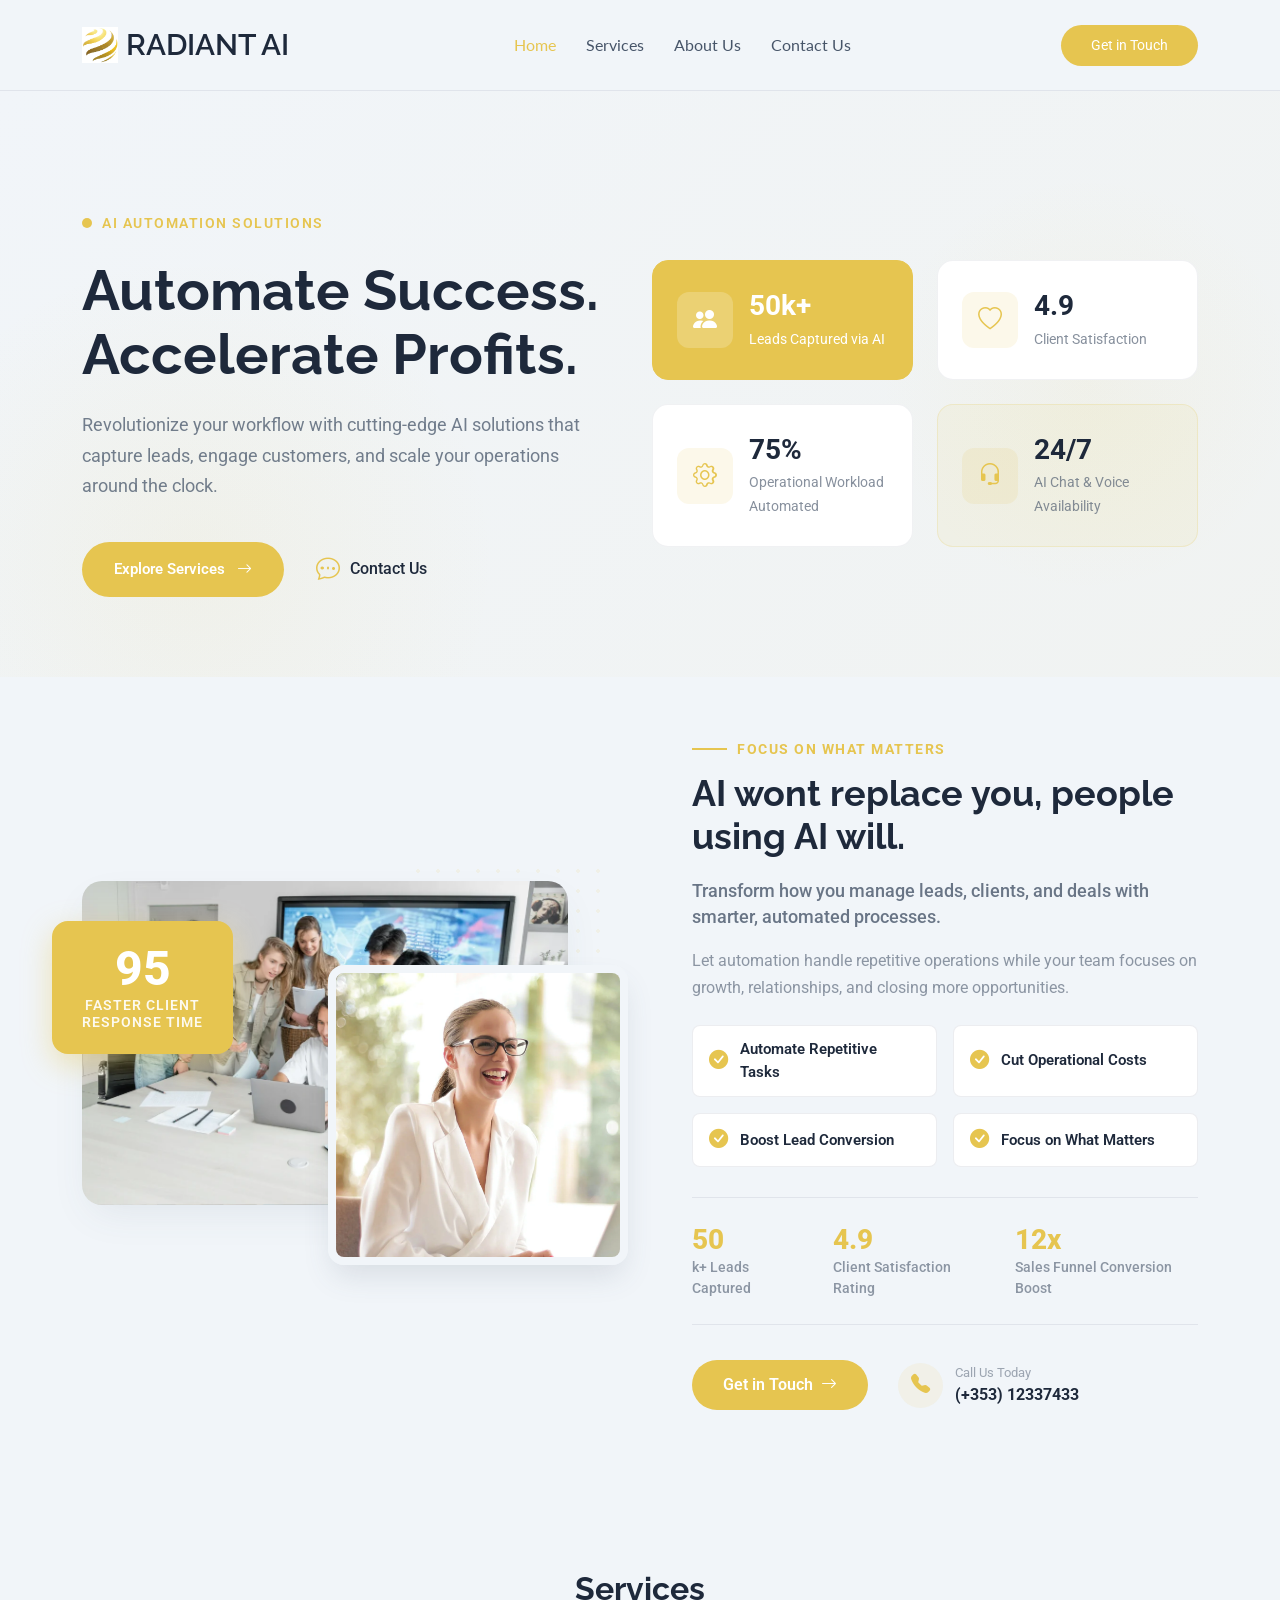
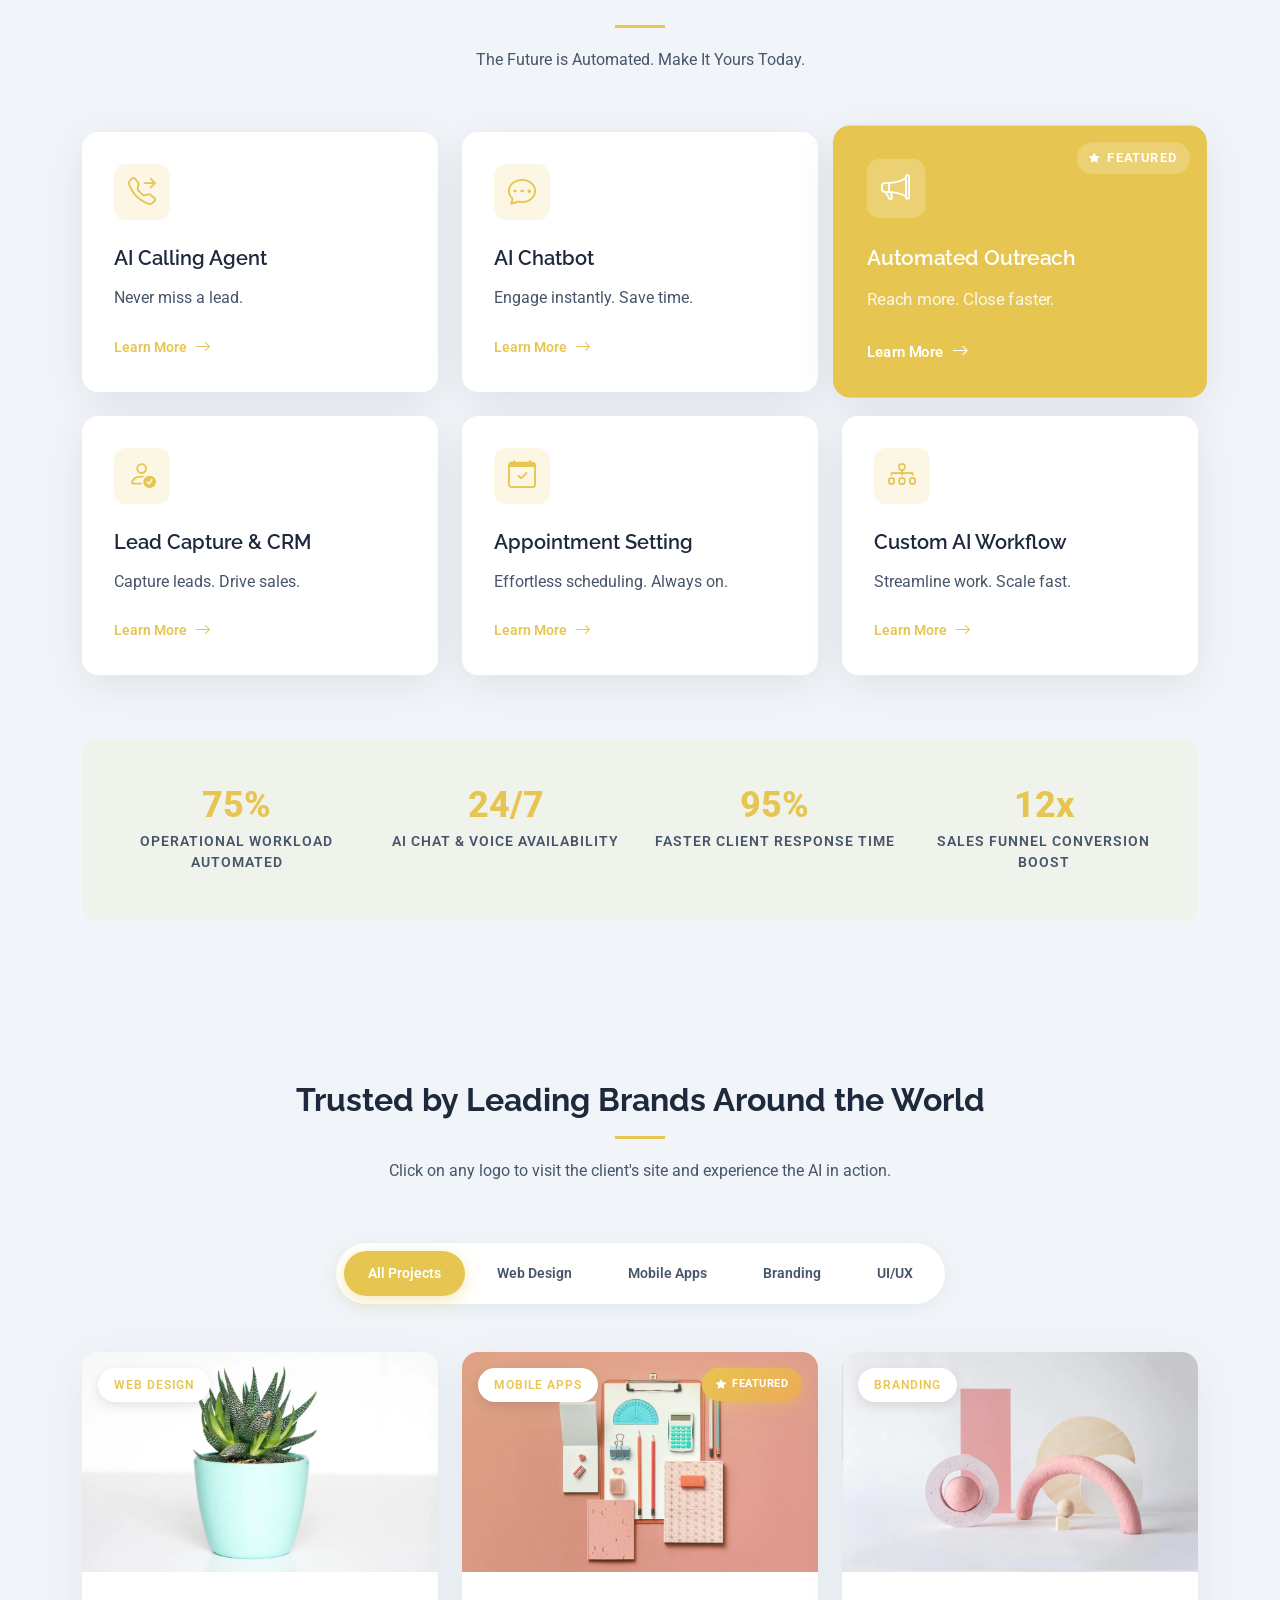
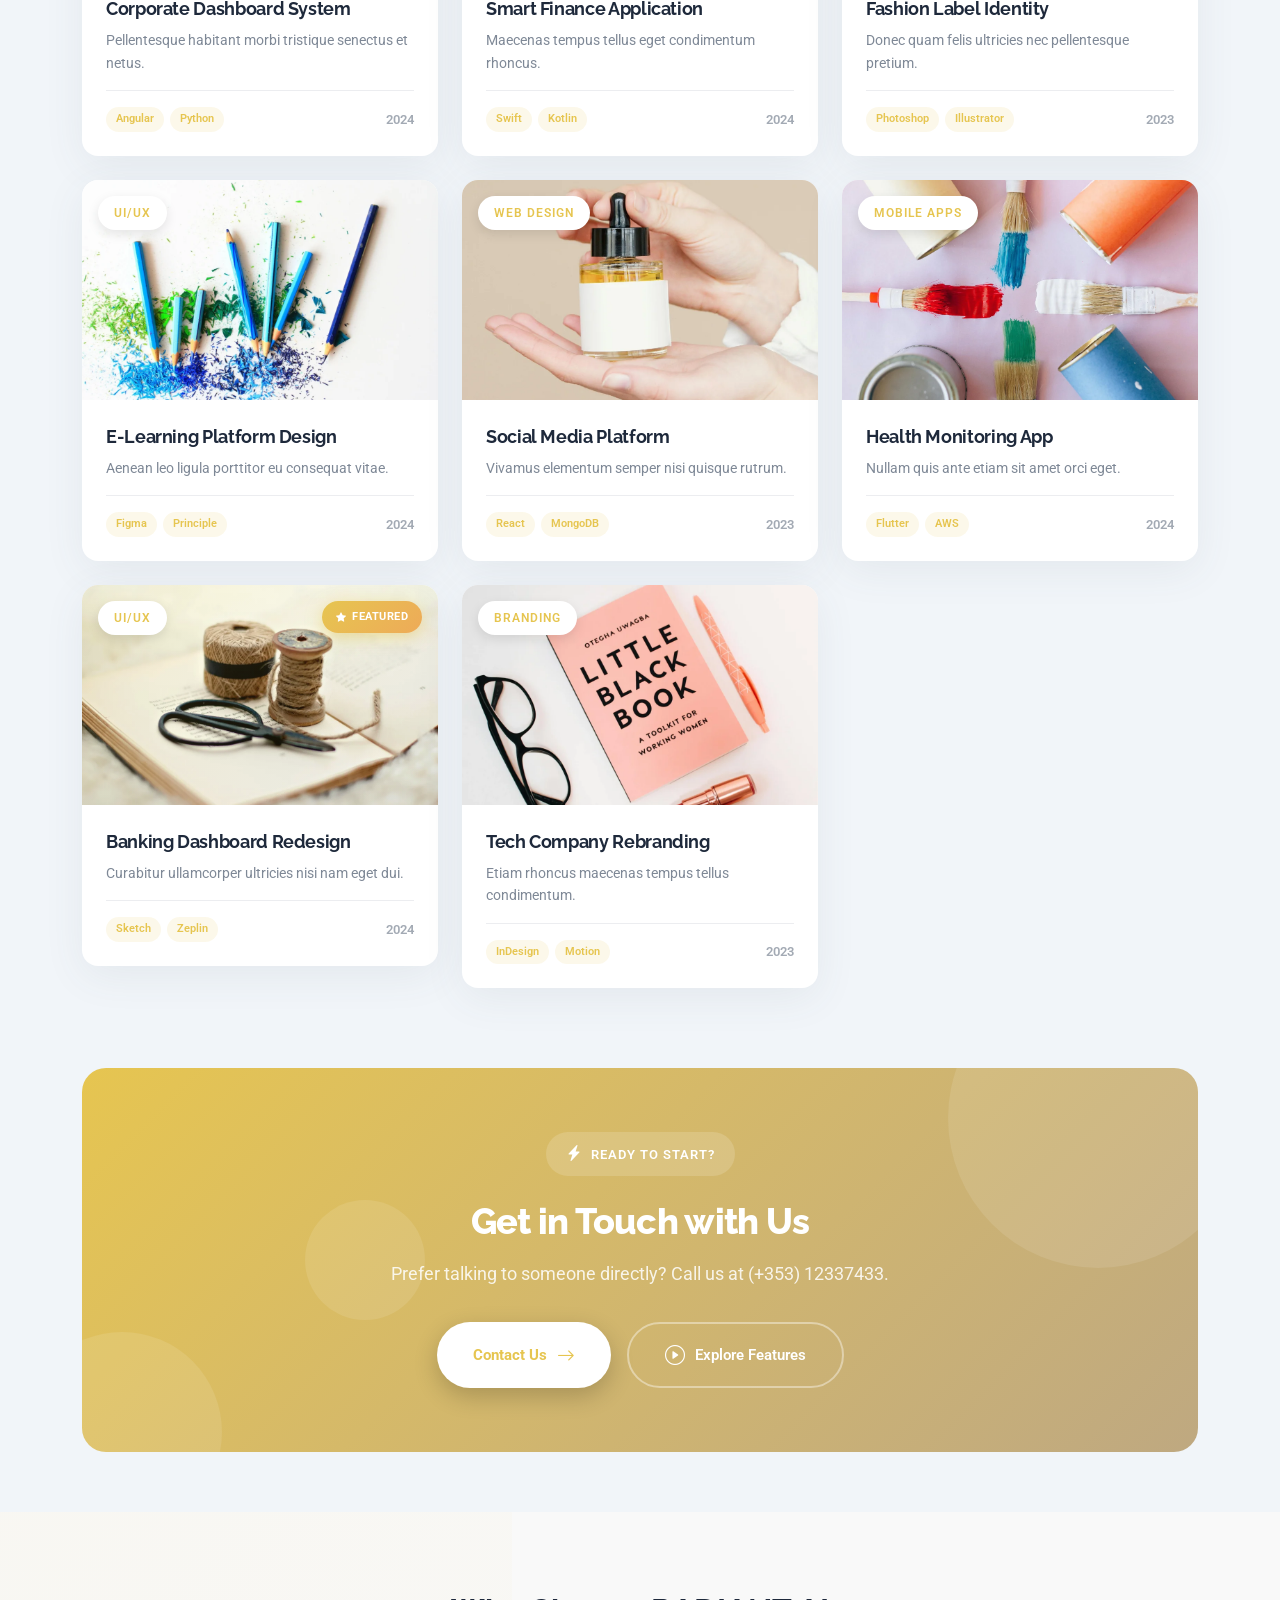
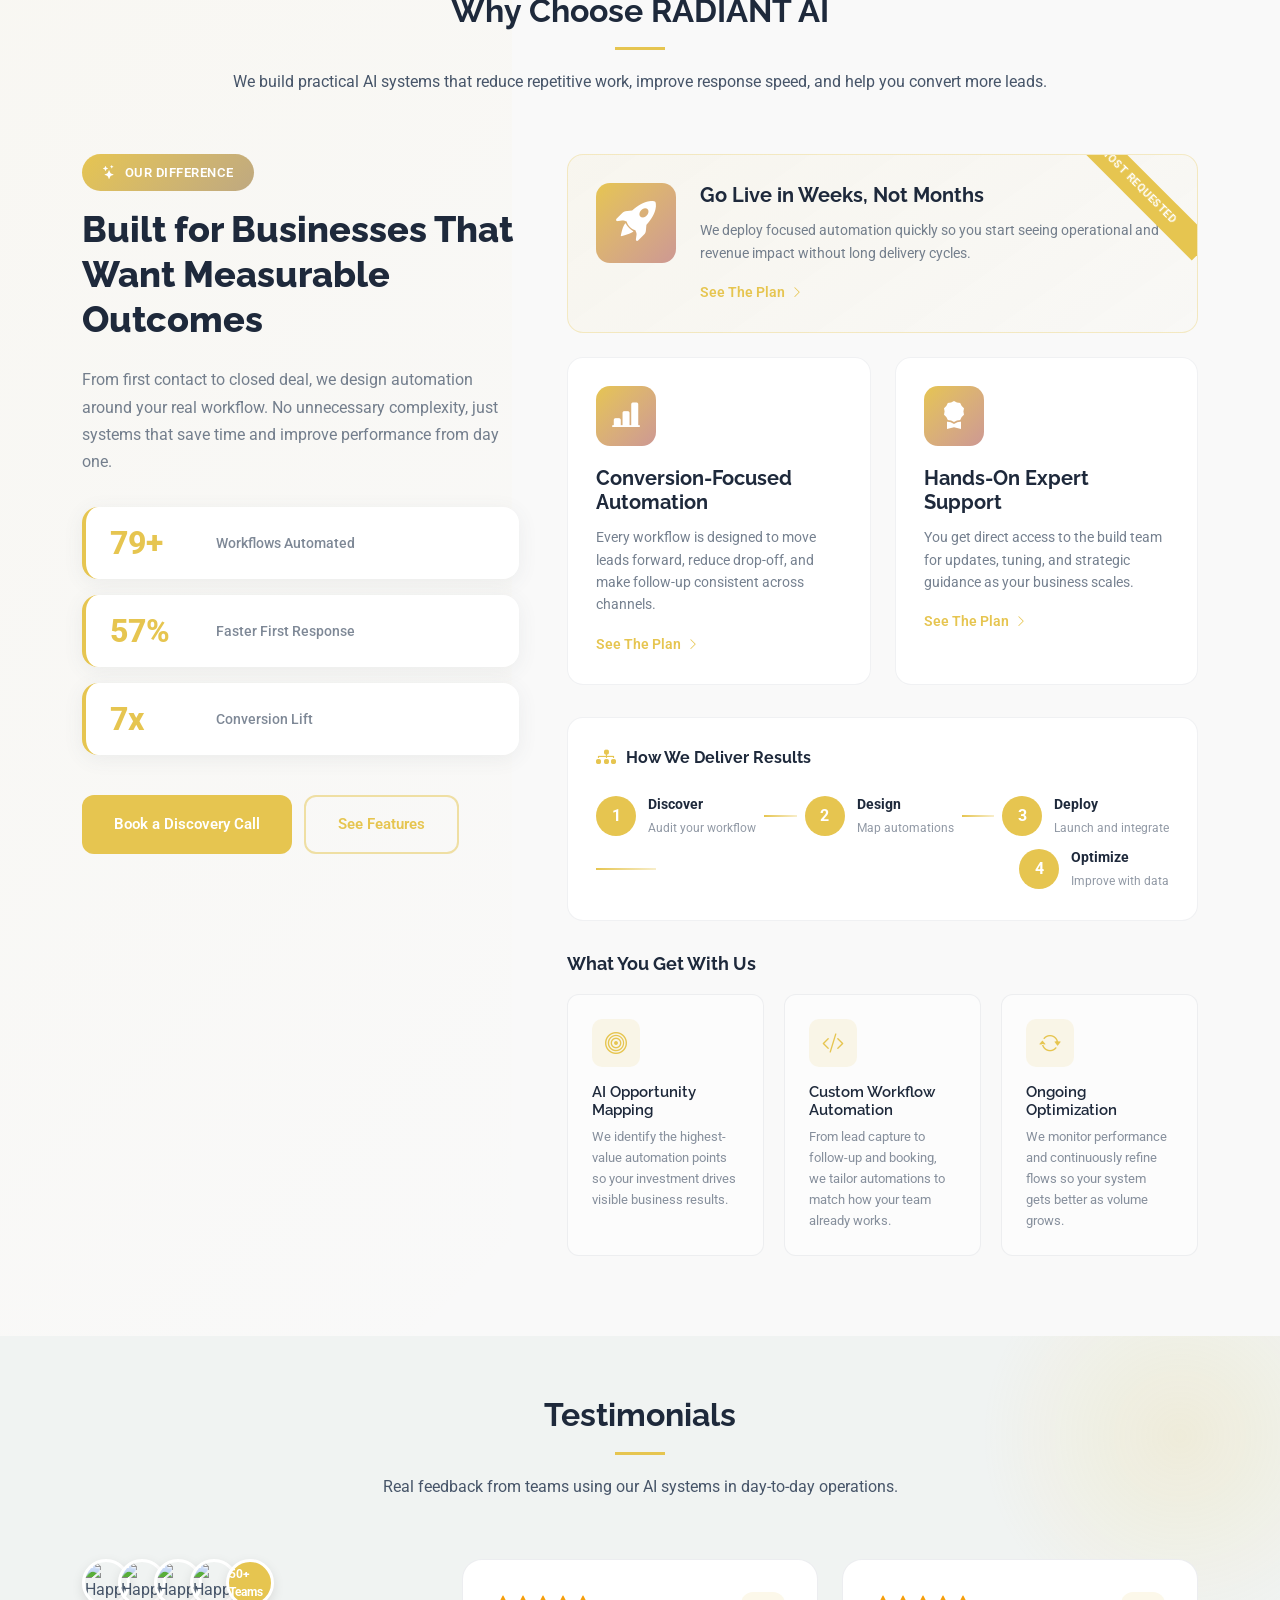
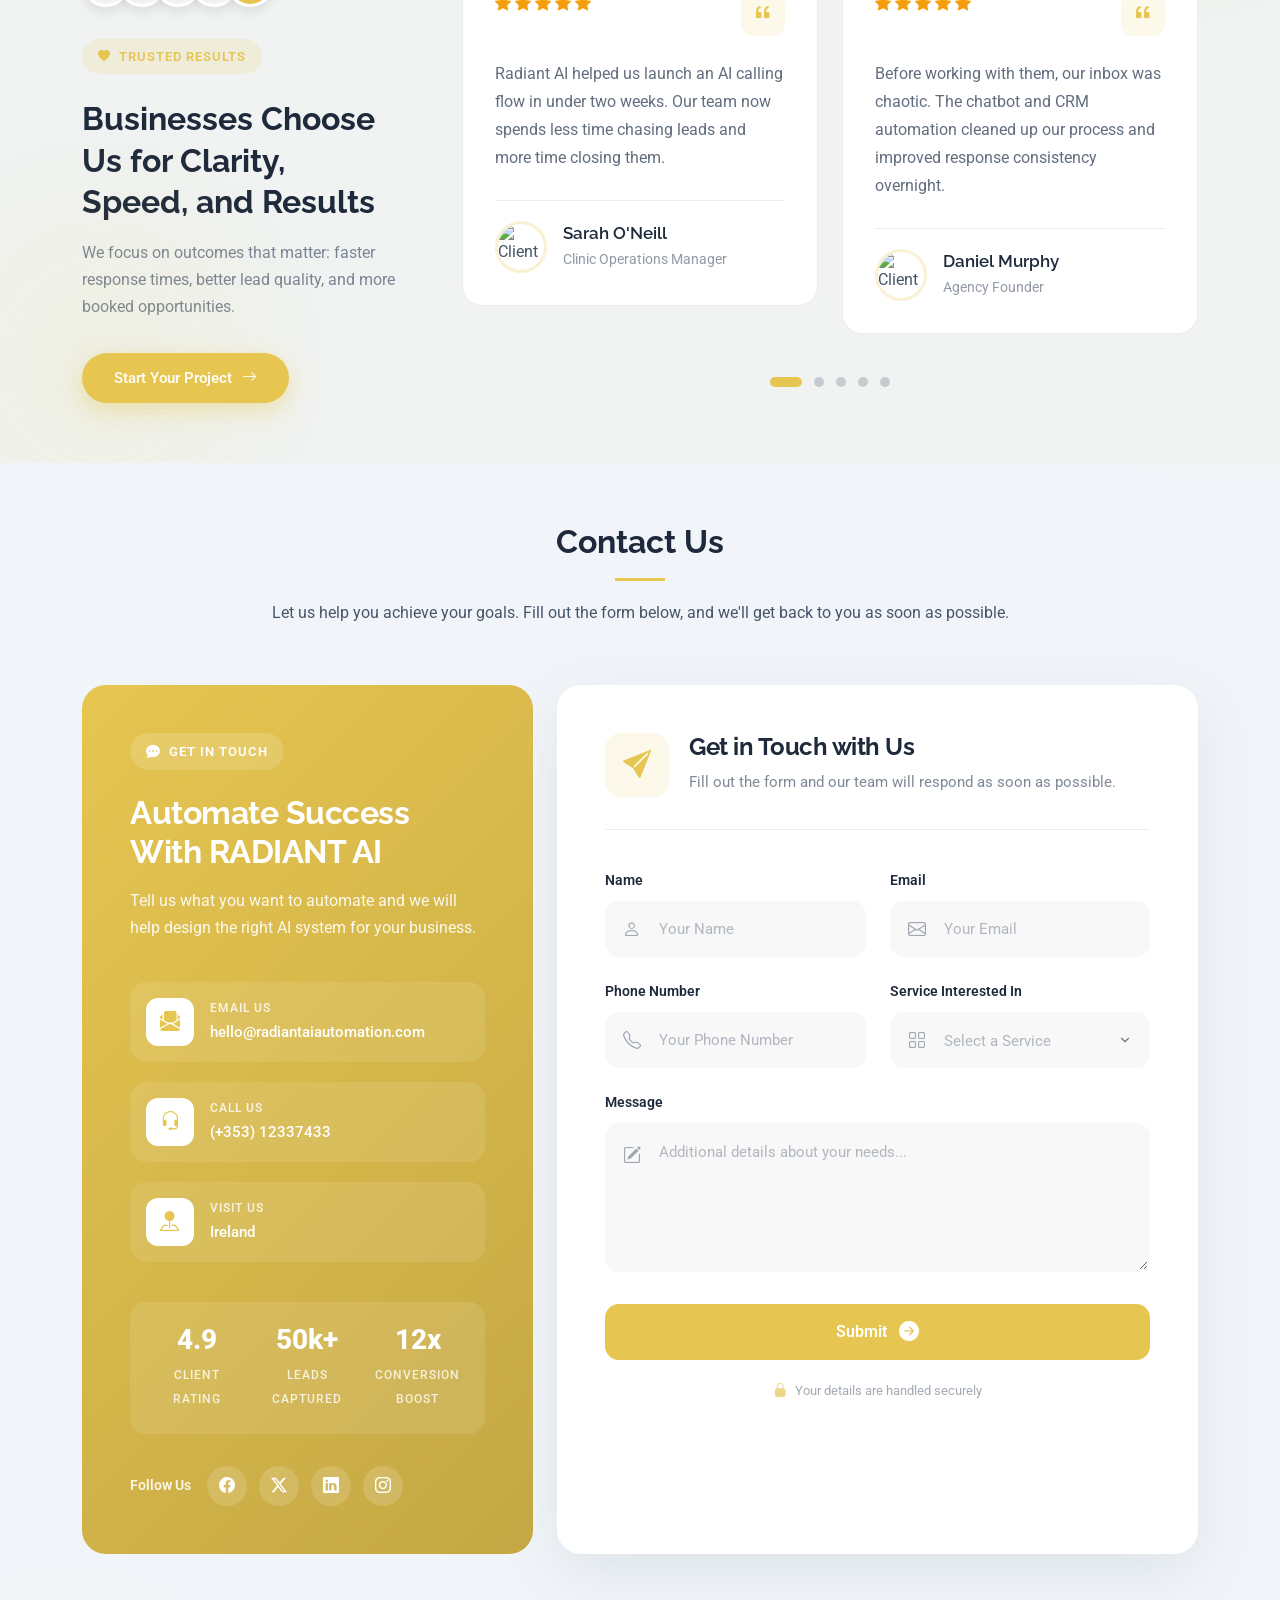
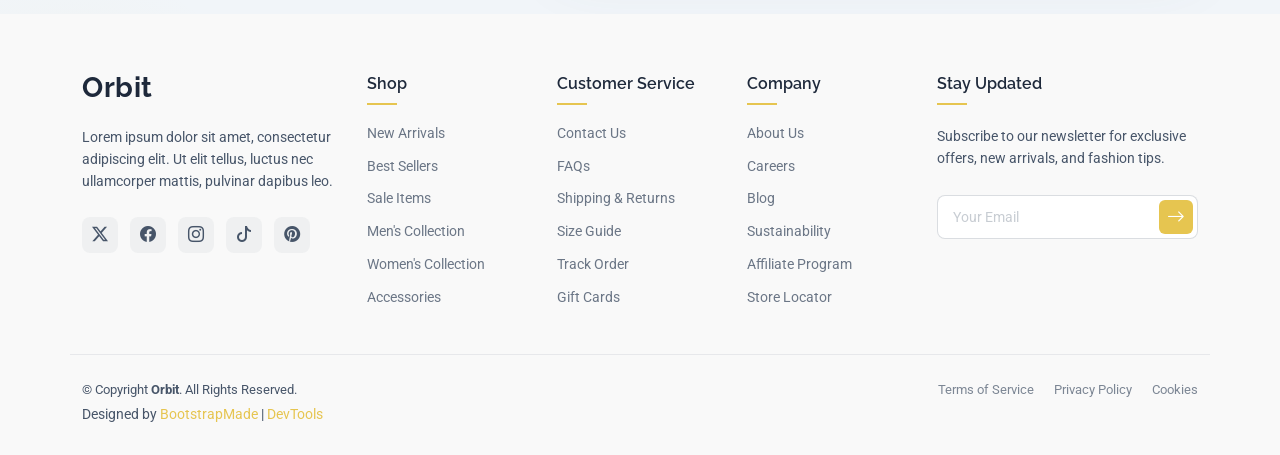
==== index.html @ 8ce49e46 "Teams Section Removed" ====
<!DOCTYPE html>
<html lang="en">

<head>
  <meta charset="utf-8">
  <meta content="width=device-width, initial-scale=1.0" name="viewport">
  <title>RADIANT AI</title>
  <meta name="description" content="Revolutionize your workflow with our cutting-edge AI solutions.">
  <meta name="keywords" content="AI automation, AI calling agent, AI chatbot, automated outreach, lead capture">

  <!-- Favicons -->
  <link href="assets/img/favicon.png" rel="icon">
  <link href="assets/img/apple-touch-icon.png" rel="apple-touch-icon">

  <!-- Fonts -->
  <link href="https://fonts.googleapis.com" rel="preconnect">
  <link href="https://fonts.gstatic.com" rel="preconnect" crossorigin>
  <link href="https://fonts.googleapis.com/css2?family=Roboto:ital,wght@0,100;0,300;0,400;0,500;0,700;0,900;1,100;1,300;1,400;1,500;1,700;1,900&family=Lato:ital,wght@0,100;0,300;0,400;0,700;0,900;1,100;1,300;1,400;1,700;1,900&family=Raleway:ital,wght@0,100;0,200;0,300;0,400;0,500;0,600;0,700;0,800;0,900;1,100;1,200;1,300;1,400;1,500;1,600;1,700;1,800;1,900&display=swap" rel="stylesheet">

  <!-- Vendor CSS Files -->
  <link href="assets/vendor/bootstrap/css/bootstrap.min.css" rel="stylesheet">
  <link href="assets/vendor/bootstrap-icons/bootstrap-icons.css" rel="stylesheet">
  <link href="assets/vendor/aos/aos.css" rel="stylesheet">
  <link href="assets/vendor/glightbox/css/glightbox.min.css" rel="stylesheet">
  <link href="assets/vendor/swiper/swiper-bundle.min.css" rel="stylesheet">

  <!-- Main CSS File -->
  <link href="assets/css/main.css" rel="stylesheet">

  <!-- =======================================================
  * Template Name: Orbit
  * Template URL: https://bootstrapmade.com/orbit-bootstrap-template/
  * Updated: Jan 13 2026 with Bootstrap v5.3.8
  * Author: BootstrapMade.com
  * License: https://bootstrapmade.com/license/
  ======================================================== -->
</head>

<body class="index-page">

  <header id="header" class="header d-flex align-items-center sticky-top">
    <div class="container position-relative d-flex align-items-center justify-content-between">

      <a href="index.html" class="logo d-flex align-items-center me-auto me-xl-0">
        <!-- Uncomment the line below if you also wish to use an image logo -->
        <img src="assets/img/RAI_Logo.png" alt="">
        <h1 class="sitename">RADIANT AI</h1>
      </a>

      <nav id="navmenu" class="navmenu">
        <ul>
          <li><a href="#hero" class="active">Home</a></li>
          <li><a href="#services">Services</a></li>
          <li><a href="#about">About Us</a></li>
          <li><a href="#contact">Contact Us</a></li>
        </ul>
        <i class="mobile-nav-toggle d-xl-none bi bi-list"></i>
      </nav>

      <a class="btn-getstarted" href="index.html#contact">Get in Touch</a>

    </div>
  </header>

  <main class="main">

    <!-- Hero Section -->
    <section id="hero" class="hero section">

      <div class="container" data-aos="fade-up" data-aos-delay="100">

        <div class="row align-items-center gy-5">

          <div class="col-lg-6" data-aos="fade-right" data-aos-delay="200">
            <div class="hero-content">
              <div class="hero-tag" data-aos="fade-up" data-aos-delay="250">
                <span class="tag-dot"></span>
                <span class="tag-text">AI Automation Solutions</span>
              </div>

              <h1 class="hero-headline" data-aos="fade-up" data-aos-delay="300">Automate Success. Accelerate Profits.</h1>

              <p class="hero-text" data-aos="fade-up" data-aos-delay="350">Revolutionize your workflow with cutting-edge AI solutions that capture leads, engage customers, and scale your operations around the clock.</p>

              <div class="hero-cta" data-aos="fade-up" data-aos-delay="400">
                <a href="#services" class="cta-button">
                  <span>Explore Services</span>
                  <i class="bi bi-arrow-right"></i>
                </a>
                <a href="#contact" class="cta-link">
                  <i class="bi bi-chat-dots"></i>
                  <span>Contact Us</span>
                </a>
              </div>
            </div>
          </div>

          <div class="col-lg-6" data-aos="fade-left" data-aos-delay="300">
            <div class="stats-grid">
              <div class="stat-card stat-card-primary" data-aos="zoom-in" data-aos-delay="350">
                <div class="stat-icon-wrap">
                  <i class="bi bi-people-fill"></i>
                </div>
                <div class="stat-info">
                  <span class="stat-value">50k+</span>
                  <span class="stat-title">Leads Captured via AI</span>
                </div>
              </div>

              <div class="stat-card" data-aos="zoom-in" data-aos-delay="400">
                <div class="stat-icon-wrap">
                  <i class="bi bi-heart"></i>
                </div>
                <div class="stat-info">
                  <span class="stat-value">4.9</span>
                  <span class="stat-title">Client Satisfaction</span>
                </div>
              </div>

              <div class="stat-card" data-aos="zoom-in" data-aos-delay="450">
                <div class="stat-icon-wrap">
                  <i class="bi bi-gear"></i>
                </div>
                <div class="stat-info">
                  <span class="stat-value">75%</span>
                  <span class="stat-title">Operational Workload Automated</span>
                </div>
              </div>

              <div class="stat-card stat-card-accent" data-aos="zoom-in" data-aos-delay="500">
                <div class="stat-icon-wrap">
                  <i class="bi bi-headset"></i>
                </div>
                <div class="stat-info">
                  <span class="stat-value">24/7</span>
                  <span class="stat-title">AI Chat &amp; Voice Availability</span>
                </div>
              </div>
            </div>
          </div>

        </div>

      </div>

    </section><!-- /Hero Section -->

    <!-- About Section -->
    <section id="about" class="about section">

      <div class="container" data-aos="fade-up" data-aos-delay="100">

        <div class="row gy-5 align-items-center">

          <div class="col-xl-6 aos-init aos-animate" data-aos="fade-right" data-aos-delay="200">
            <div class="about-images-wrapper">
              <div class="image-main">
                <img src="assets/img/about/about-5.webp" alt="Business meeting" class="img-fluid">
              </div>
              <div class="image-offset">
                <img src="assets/img/about/about-square-3.webp" alt="Detail shot" class="img-fluid">
              </div>
              <div class="experience-badge">
                <span class="years purecounter" data-purecounter-start="0" data-purecounter-end="95" data-purecounter-duration="1">95</span>
                <span class="text">Faster Client<br>Response Time</span>
              </div>
              <div class="shape-pattern"></div>
            </div>
          </div>

          <div class="col-xl-6 aos-init aos-animate" data-aos="fade-left" data-aos-delay="300">
            <div class="about-content">
              <div class="section-subtitle">Focus On What Matters</div>
              <h2>AI wont replace you, people using AI will.</h2>
              <p class="lead-text">
                Transform how you manage leads, clients, and deals with smarter, automated processes.
              </p>
              <p class="mb-4 description">
                Let automation handle repetitive operations while your team focuses on growth, relationships, and closing more opportunities.
              </p>

              <div class="features-grid">
                <div class="feature-card">
                  <i class="bi bi-check-circle-fill"></i>
                  <span>Automate Repetitive Tasks</span>
                </div>
                <div class="feature-card">
                  <i class="bi bi-check-circle-fill"></i>
                  <span>Cut Operational Costs</span>
                </div>
                <div class="feature-card">
                  <i class="bi bi-check-circle-fill"></i>
                  <span>Boost Lead Conversion</span>
                </div>
                <div class="feature-card">
                  <i class="bi bi-check-circle-fill"></i>
                  <span>Focus on What Matters</span>
                </div>
              </div>

              <div class="stats-row">
                <div class="stat-box">
                  <span class="number purecounter" data-purecounter-start="0" data-purecounter-end="50" data-purecounter-duration="1">50</span>
                  <span class="label">k+ Leads Captured</span>
                </div>
                <div class="stat-box">
                  <span class="number">4.9</span>
                  <span class="label">Client Satisfaction Rating</span>
                </div>
                <div class="stat-box">
                  <span class="number">12x</span>
                  <span class="label">Sales Funnel Conversion Boost</span>
                </div>
              </div>

              <div class="action-buttons">
                <a href="#contact" class="btn btn-primary-custom">
                  Get in Touch <i class="bi bi-arrow-right"></i>
                </a>
                <div class="contact-info">
                  <div class="icon-box">
                    <i class="bi bi-telephone-fill"></i>
                  </div>
                  <div class="text">
                    <span>Call Us Today</span>
                    <a href="tel:+35312337433">(+353) 12337433</a>
                  </div>
                </div>
              </div>

            </div>
          </div>

        </div>

      </div>

    </section><!-- /About Section -->

    <!-- Services Section -->
    <section id="services" class="services section">

      <!-- Section Title -->
      <div class="container section-title" data-aos="fade-up">
        <h2>Services</h2>
        <p>The Future is Automated. Make It Yours Today.</p>
      </div><!-- End Section Title -->

      <div class="container" data-aos="fade-up" data-aos-delay="100">

        <div class="row g-4">

          <!-- Service Card 1 -->
          <div class="col-lg-4 col-md-6" data-aos="fade-up" data-aos-delay="100">
            <div class="service-card">
              <div class="icon-wrapper">
                <i class="bi bi-telephone-forward"></i>
              </div>
              <h3>AI Calling Agent</h3>
              <p>Never miss a lead.</p>
              <a href="#contact" class="service-link">
                <span>Learn More</span>
                <i class="bi bi-arrow-right"></i>
              </a>
            </div>
          </div><!-- End Service Card -->

          <!-- Service Card 2 -->
          <div class="col-lg-4 col-md-6" data-aos="fade-up" data-aos-delay="200">
            <div class="service-card">
              <div class="icon-wrapper">
                <i class="bi bi-chat-dots"></i>
              </div>
              <h3>AI Chatbot</h3>
              <p>Engage instantly. Save time.</p>
              <a href="#contact" class="service-link">
                <span>Learn More</span>
                <i class="bi bi-arrow-right"></i>
              </a>
            </div>
          </div><!-- End Service Card -->

          <!-- Service Card 3 - Featured -->
          <div class="col-lg-4 col-md-6" data-aos="fade-up" data-aos-delay="300">
            <div class="service-card featured">
              <div class="featured-badge">
                <i class="bi bi-star-fill"></i>
                <span>Featured</span>
              </div>
              <div class="icon-wrapper">
                <i class="bi bi-megaphone"></i>
              </div>
              <h3>Automated Outreach</h3>
              <p>Reach more. Close faster.</p>
              <a href="#contact" class="service-link">
                <span>Learn More</span>
                <i class="bi bi-arrow-right"></i>
              </a>
            </div>
          </div><!-- End Service Card -->

          <!-- Service Card 4 -->
          <div class="col-lg-4 col-md-6" data-aos="fade-up" data-aos-delay="100">
            <div class="service-card">
              <div class="icon-wrapper">
                <i class="bi bi-person-check"></i>
              </div>
              <h3>Lead Capture &amp; CRM</h3>
              <p>Capture leads. Drive sales.</p>
              <a href="#contact" class="service-link">
                <span>Learn More</span>
                <i class="bi bi-arrow-right"></i>
              </a>
            </div>
          </div><!-- End Service Card -->

          <!-- Service Card 5 -->
          <div class="col-lg-4 col-md-6" data-aos="fade-up" data-aos-delay="200">
            <div class="service-card">
              <div class="icon-wrapper">
                <i class="bi bi-calendar-check"></i>
              </div>
              <h3>Appointment Setting</h3>
              <p>Effortless scheduling. Always on.</p>
              <a href="#contact" class="service-link">
                <span>Learn More</span>
                <i class="bi bi-arrow-right"></i>
              </a>
            </div>
          </div><!-- End Service Card -->

          <!-- Service Card 6 -->
          <div class="col-lg-4 col-md-6" data-aos="fade-up" data-aos-delay="300">
            <div class="service-card">
              <div class="icon-wrapper">
                <i class="bi bi-diagram-3"></i>
              </div>
              <h3>Custom AI Workflow</h3>
              <p>Streamline work. Scale fast.</p>
              <a href="#contact" class="service-link">
                <span>Learn More</span>
                <i class="bi bi-arrow-right"></i>
              </a>
            </div>
          </div><!-- End Service Card -->

        </div>

        <!-- Stats Row -->
        <div class="stats-row" data-aos="fade-up" data-aos-delay="400">
          <div class="row g-4 justify-content-center">
            <div class="col-6 col-md-3">
              <div class="stat-item">
                <span class="stat-number">75%</span>
                <span class="stat-label">Operational Workload Automated</span>
              </div>
            </div>
            <div class="col-6 col-md-3">
              <div class="stat-item">
                <span class="stat-number">24/7</span>
                <span class="stat-label">AI Chat &amp; Voice Availability</span>
              </div>
            </div>
            <div class="col-6 col-md-3">
              <div class="stat-item">
                <span class="stat-number">95%</span>
                <span class="stat-label">Faster Client Response Time</span>
              </div>
            </div>
            <div class="col-6 col-md-3">
              <div class="stat-item">
                <span class="stat-number">12x</span>
                <span class="stat-label">Sales Funnel Conversion Boost</span>
              </div>
            </div>
          </div>
        </div>

      </div>

    </section><!-- /Services Section -->

    <!-- Portfolio Section -->
    <section id="portfolio" class="portfolio section">

      <!-- Section Title -->
      <div class="container section-title" data-aos="fade-up">
        <h2>Trusted by Leading Brands Around the World</h2>
        <p>Click on any logo to visit the client's site and experience the AI in action.</p>
      </div><!-- End Section Title -->

      <div class="container" data-aos="fade-up" data-aos-delay="100">

        <div class="isotope-layout" data-default-filter="*" data-layout="fitRows" data-sort="original-order">

          <div class="filters-wrapper" data-aos="fade-up" data-aos-delay="100">
            <ul class="portfolio-filters isotope-filters">
              <li data-filter="*" class="filter-active">All Projects</li>
              <li data-filter=".filter-web">Web Design</li>
              <li data-filter=".filter-mobile">Mobile Apps</li>
              <li data-filter=".filter-branding">Branding</li>
              <li data-filter=".filter-ui">UI/UX</li>
            </ul>
          </div>

          <div class="row g-4 isotope-container" data-aos="fade-up" data-aos-delay="200">

            <div class="col-lg-4 col-md-6 portfolio-item isotope-item filter-web">
              <div class="project-card">
                <div class="image-wrapper">
                  <img src="assets/img/portfolio/portfolio-2.webp" alt="Project showcase" class="img-fluid" loading="lazy">
                  <div class="hover-overlay">
                    <div class="overlay-actions">
                      <a href="assets/img/portfolio/portfolio-2.webp" class="glightbox action-btn" data-gallery="portfolio">
                        <i class="bi bi-eye"></i>
                      </a>
                      <a href="#" class="action-btn">
                        <i class="bi bi-link-45deg"></i>
                      </a>
                    </div>
                  </div>
                  <span class="category-badge">Web Design</span>
                </div>
                <div class="project-info">
                  <h3>Corporate Dashboard System</h3>
                  <p>Pellentesque habitant morbi tristique senectus et netus.</p>
                  <div class="project-meta">
                    <div class="tech-tags">
                      <span>Angular</span>
                      <span>Python</span>
                    </div>
                    <span class="year">2024</span>
                  </div>
                </div>
              </div>
            </div><!-- End Portfolio Item -->

            <div class="col-lg-4 col-md-6 portfolio-item isotope-item filter-mobile">
              <div class="project-card featured">
                <div class="image-wrapper">
                  <img src="assets/img/portfolio/portfolio-4.webp" alt="Project showcase" class="img-fluid" loading="lazy">
                  <div class="hover-overlay">
                    <div class="overlay-actions">
                      <a href="assets/img/portfolio/portfolio-4.webp" class="glightbox action-btn" data-gallery="portfolio">
                        <i class="bi bi-eye"></i>
                      </a>
                      <a href="#" class="action-btn">
                        <i class="bi bi-link-45deg"></i>
                      </a>
                    </div>
                  </div>
                  <span class="category-badge">Mobile Apps</span>
                  <span class="featured-badge"><i class="bi bi-star-fill"></i> Featured</span>
                </div>
                <div class="project-info">
                  <h3>Smart Finance Application</h3>
                  <p>Maecenas tempus tellus eget condimentum rhoncus.</p>
                  <div class="project-meta">
                    <div class="tech-tags">
                      <span>Swift</span>
                      <span>Kotlin</span>
                    </div>
                    <span class="year">2024</span>
                  </div>
                </div>
              </div>
            </div><!-- End Portfolio Item -->

            <div class="col-lg-4 col-md-6 portfolio-item isotope-item filter-branding">
              <div class="project-card">
                <div class="image-wrapper">
                  <img src="assets/img/portfolio/portfolio-6.webp" alt="Project showcase" class="img-fluid" loading="lazy">
                  <div class="hover-overlay">
                    <div class="overlay-actions">
                      <a href="assets/img/portfolio/portfolio-6.webp" class="glightbox action-btn" data-gallery="portfolio">
                        <i class="bi bi-eye"></i>
                      </a>
                      <a href="#" class="action-btn">
                        <i class="bi bi-link-45deg"></i>
                      </a>
                    </div>
                  </div>
                  <span class="category-badge">Branding</span>
                </div>
                <div class="project-info">
                  <h3>Fashion Label Identity</h3>
                  <p>Donec quam felis ultricies nec pellentesque pretium.</p>
                  <div class="project-meta">
                    <div class="tech-tags">
                      <span>Photoshop</span>
                      <span>Illustrator</span>
                    </div>
                    <span class="year">2023</span>
                  </div>
                </div>
              </div>
            </div><!-- End Portfolio Item -->

            <div class="col-lg-4 col-md-6 portfolio-item isotope-item filter-ui">
              <div class="project-card">
                <div class="image-wrapper">
                  <img src="assets/img/portfolio/portfolio-8.webp" alt="Project showcase" class="img-fluid" loading="lazy">
                  <div class="hover-overlay">
                    <div class="overlay-actions">
                      <a href="assets/img/portfolio/portfolio-8.webp" class="glightbox action-btn" data-gallery="portfolio">
                        <i class="bi bi-eye"></i>
                      </a>
                      <a href="#" class="action-btn">
                        <i class="bi bi-link-45deg"></i>
                      </a>
                    </div>
                  </div>
                  <span class="category-badge">UI/UX</span>
                </div>
                <div class="project-info">
                  <h3>E-Learning Platform Design</h3>
                  <p>Aenean leo ligula porttitor eu consequat vitae.</p>
                  <div class="project-meta">
                    <div class="tech-tags">
                      <span>Figma</span>
                      <span>Principle</span>
                    </div>
                    <span class="year">2024</span>
                  </div>
                </div>
              </div>
            </div><!-- End Portfolio Item -->

            <div class="col-lg-4 col-md-6 portfolio-item isotope-item filter-web">
              <div class="project-card">
                <div class="image-wrapper">
                  <img src="assets/img/portfolio/portfolio-1.webp" alt="Project showcase" class="img-fluid" loading="lazy">
                  <div class="hover-overlay">
                    <div class="overlay-actions">
                      <a href="assets/img/portfolio/portfolio-1.webp" class="glightbox action-btn" data-gallery="portfolio">
                        <i class="bi bi-eye"></i>
                      </a>
                      <a href="#" class="action-btn">
                        <i class="bi bi-link-45deg"></i>
                      </a>
                    </div>
                  </div>
                  <span class="category-badge">Web Design</span>
                </div>
                <div class="project-info">
                  <h3>Social Media Platform</h3>
                  <p>Vivamus elementum semper nisi quisque rutrum.</p>
                  <div class="project-meta">
                    <div class="tech-tags">
                      <span>React</span>
                      <span>MongoDB</span>
                    </div>
                    <span class="year">2023</span>
                  </div>
                </div>
              </div>
            </div><!-- End Portfolio Item -->

            <div class="col-lg-4 col-md-6 portfolio-item isotope-item filter-mobile">
              <div class="project-card">
                <div class="image-wrapper">
                  <img src="assets/img/portfolio/portfolio-3.webp" alt="Project showcase" class="img-fluid" loading="lazy">
                  <div class="hover-overlay">
                    <div class="overlay-actions">
                      <a href="assets/img/portfolio/portfolio-3.webp" class="glightbox action-btn" data-gallery="portfolio">
                        <i class="bi bi-eye"></i>
                      </a>
                      <a href="#" class="action-btn">
                        <i class="bi bi-link-45deg"></i>
                      </a>
                    </div>
                  </div>
                  <span class="category-badge">Mobile Apps</span>
                </div>
                <div class="project-info">
                  <h3>Health Monitoring App</h3>
                  <p>Nullam quis ante etiam sit amet orci eget.</p>
                  <div class="project-meta">
                    <div class="tech-tags">
                      <span>Flutter</span>
                      <span>AWS</span>
                    </div>
                    <span class="year">2024</span>
                  </div>
                </div>
              </div>
            </div><!-- End Portfolio Item -->

            <div class="col-lg-4 col-md-6 portfolio-item isotope-item filter-ui">
              <div class="project-card featured">
                <div class="image-wrapper">
                  <img src="assets/img/portfolio/portfolio-7.webp" alt="Project showcase" class="img-fluid" loading="lazy">
                  <div class="hover-overlay">
                    <div class="overlay-actions">
                      <a href="assets/img/portfolio/portfolio-7.webp" class="glightbox action-btn" data-gallery="portfolio">
                        <i class="bi bi-eye"></i>
                      </a>
                      <a href="#" class="action-btn">
                        <i class="bi bi-link-45deg"></i>
                      </a>
                    </div>
                  </div>
                  <span class="category-badge">UI/UX</span>
                  <span class="featured-badge"><i class="bi bi-star-fill"></i> Featured</span>
                </div>
                <div class="project-info">
                  <h3>Banking Dashboard Redesign</h3>
                  <p>Curabitur ullamcorper ultricies nisi nam eget dui.</p>
                  <div class="project-meta">
                    <div class="tech-tags">
                      <span>Sketch</span>
                      <span>Zeplin</span>
                    </div>
                    <span class="year">2024</span>
                  </div>
                </div>
              </div>
            </div><!-- End Portfolio Item -->

            <div class="col-lg-4 col-md-6 portfolio-item isotope-item filter-branding">
              <div class="project-card">
                <div class="image-wrapper">
                  <img src="assets/img/portfolio/portfolio-9.webp" alt="Project showcase" class="img-fluid" loading="lazy">
                  <div class="hover-overlay">
                    <div class="overlay-actions">
                      <a href="assets/img/portfolio/portfolio-9.webp" class="glightbox action-btn" data-gallery="portfolio">
                        <i class="bi bi-eye"></i>
                      </a>
                      <a href="#" class="action-btn">
                        <i class="bi bi-link-45deg"></i>
                      </a>
                    </div>
                  </div>
                  <span class="category-badge">Branding</span>
                </div>
                <div class="project-info">
                  <h3>Tech Company Rebranding</h3>
                  <p>Etiam rhoncus maecenas tempus tellus condimentum.</p>
                  <div class="project-meta">
                    <div class="tech-tags">
                      <span>InDesign</span>
                      <span>Motion</span>
                    </div>
                    <span class="year">2023</span>
                  </div>
                </div>
              </div>
            </div><!-- End Portfolio Item -->

          </div><!-- End Portfolio Container -->

        </div>

        <div class="cta-section" data-aos="zoom-in" data-aos-delay="300">
          <div class="cta-content">
            <span class="cta-label"><i class="bi bi-lightning-charge-fill"></i> Ready to Start?</span>
            <h3>Get in Touch with Us</h3>
            <p>Prefer talking to someone directly? Call us at (+353) 12337433.</p>
            <div class="cta-buttons">
              <a href="#contact" class="btn-cta-primary">Contact Us <i class="bi bi-arrow-right"></i></a>
              <a href="#services" class="btn-cta-secondary"><i class="bi bi-play-circle"></i> Explore Features</a>
            </div>
          </div>
          <div class="cta-decoration">
            <div class="floating-shape shape-1"></div>
            <div class="floating-shape shape-2"></div>
            <div class="floating-shape shape-3"></div>
          </div>
        </div>

      </div>

    </section><!-- /Portfolio Section -->

    <!-- Why Us Section -->
    <section id="why-us" class="why-us section light-background">

      <!-- Section Title -->
      <div class="container section-title" data-aos="fade-up">
        <h2>Why Choose RADIANT AI</h2>
        <p>We build practical AI systems that reduce repetitive work, improve response speed, and help you convert more leads.</p>
      </div><!-- End Section Title -->

      <div class="container" data-aos="fade-up" data-aos-delay="100">

        <div class="row g-5">
          <div class="col-lg-5" data-aos="fade-right" data-aos-delay="200">
            <div class="sidebar-content">
              <div class="badge-wrapper">
                <span class="section-badge"><i class="bi bi-stars"></i> Our Difference</span>
              </div>
              <h2>Built for Businesses That Want Measurable Outcomes</h2>
              <p class="description">From first contact to closed deal, we design automation around your real workflow. No unnecessary complexity, just systems that save time and improve performance from day one.</p>

              <div class="stat-cards">
                <div class="stat-card" data-aos="zoom-in" data-aos-delay="300">
                  <div class="stat-value">
                    <span class="purecounter" data-purecounter-start="0" data-purecounter-end="120" data-purecounter-duration="2">120</span>+
                  </div>
                  <div class="stat-text">Workflows Automated</div>
                </div>
                <div class="stat-card" data-aos="zoom-in" data-aos-delay="350">
                  <div class="stat-value">
                    <span class="purecounter" data-purecounter-start="0" data-purecounter-end="95" data-purecounter-duration="2">95</span>%
                  </div>
                  <div class="stat-text">Faster First Response</div>
                </div>
                <div class="stat-card" data-aos="zoom-in" data-aos-delay="400">
                  <div class="stat-value">
                    <span class="purecounter" data-purecounter-start="0" data-purecounter-end="12" data-purecounter-duration="2">12</span>x
                  </div>
                  <div class="stat-text">Conversion Lift</div>
                </div>
              </div>

              <div class="action-buttons">
                <a href="#contact" class="btn-main">Book a Discovery Call</a>
                <a href="#services" class="btn-outline">See Features</a>
              </div>
            </div>
          </div>

          <div class="col-lg-7" data-aos="fade-left" data-aos-delay="200">
            <div class="features-grid">
              <div class="feature-box highlight" data-aos="fade-up" data-aos-delay="250">
                <div class="feature-ribbon">Most Requested</div>
                <div class="feature-icon">
                  <i class="bi bi-rocket-takeoff-fill"></i>
                </div>
                <div class="feature-content">
                  <h4>Go Live in Weeks, Not Months</h4>
                  <p>We deploy focused automation quickly so you start seeing operational and revenue impact without long delivery cycles.</p>
                  <a href="#contact" class="feature-link">See The Plan <i class="bi bi-chevron-right"></i></a>
                </div>
              </div><!-- End Feature Box -->

              <div class="feature-box" data-aos="fade-up" data-aos-delay="300">
                <div class="feature-icon">
                  <i class="bi bi-bar-chart-line-fill"></i>
                </div>
                <div class="feature-content">
                  <h4>Conversion-Focused Automation</h4>
                  <p>Every workflow is designed to move leads forward, reduce drop-off, and make follow-up consistent across channels.</p>
                  <a href="#contact" class="feature-link">See The Plan <i class="bi bi-chevron-right"></i></a>
                </div>
              </div><!-- End Feature Box -->

              <div class="feature-box" data-aos="fade-up" data-aos-delay="350">
                <div class="feature-icon">
                  <i class="bi bi-award-fill"></i>
                </div>
                <div class="feature-content">
                  <h4>Hands-On Expert Support</h4>
                  <p>You get direct access to the build team for updates, tuning, and strategic guidance as your business scales.</p>
                  <a href="#contact" class="feature-link">See The Plan <i class="bi bi-chevron-right"></i></a>
                </div>
              </div><!-- End Feature Box -->
            </div>

            <div class="process-timeline" data-aos="fade-up" data-aos-delay="400">
              <h5 class="timeline-title"><i class="bi bi-diagram-3-fill"></i> How We Deliver Results</h5>
              <div class="timeline-steps">
                <div class="timeline-step">
                  <div class="step-marker">1</div>
                  <div class="step-info">
                    <strong>Discover</strong>
                    <span>Audit your workflow</span>
                  </div>
                </div>
                <div class="timeline-connector"></div>
                <div class="timeline-step">
                  <div class="step-marker">2</div>
                  <div class="step-info">
                    <strong>Design</strong>
                    <span>Map automations</span>
                  </div>
                </div>
                <div class="timeline-connector"></div>
                <div class="timeline-step">
                  <div class="step-marker">3</div>
                  <div class="step-info">
                    <strong>Deploy</strong>
                    <span>Launch and integrate</span>
                  </div>
                </div>
                <div class="timeline-connector"></div>
                <div class="timeline-step">
                  <div class="step-marker">4</div>
                  <div class="step-info">
                    <strong>Optimize</strong>
                    <span>Improve with data</span>
                  </div>
                </div>
              </div>
            </div>

            <div class="capabilities-section" data-aos="fade-up" data-aos-delay="450">
              <h5 class="capabilities-heading">What You Get With Us</h5>
              <div class="capabilities-grid">
                <div class="capability-card">
                  <div class="capability-icon">
                    <i class="bi bi-bullseye"></i>
                  </div>
                  <h6>AI Opportunity Mapping</h6>
                  <p>We identify the highest-value automation points so your investment drives visible business results.</p>
                </div>
                <div class="capability-card">
                  <div class="capability-icon">
                    <i class="bi bi-code-slash"></i>
                  </div>
                  <h6>Custom Workflow Automation</h6>
                  <p>From lead capture to follow-up and booking, we tailor automations to match how your team already works.</p>
                </div>
                <div class="capability-card">
                  <div class="capability-icon">
                    <i class="bi bi-arrow-repeat"></i>
                  </div>
                  <h6>Ongoing Optimization</h6>
                  <p>We monitor performance and continuously refine flows so your system gets better as volume grows.</p>
                </div>
              </div>
            </div>
          </div>
        </div>

      </div>

    </section><!-- /Why Us Section -->

    <!-- Testimonials Section -->
    <section id="testimonials" class="testimonials section">

      <!-- Section Title -->
      <div class="container section-title" data-aos="fade-up">
        <h2>Testimonials</h2>
        <p>Real feedback from teams using our AI systems in day-to-day operations.</p>
      </div><!-- End Section Title -->

      <div class="container" data-aos="fade-up" data-aos-delay="100">

        <div class="row">

          <!-- Left Sidebar -->
          <div class="col-lg-4" data-aos="fade-right" data-aos-delay="150">
            <div class="testimonials-sidebar">
              <div class="avatar-stack">
                <img src="assets/img/person/person-m-3.webp" alt="Happy Client" class="avatar" loading="lazy">
                <img src="assets/img/person/person-f-7.webp" alt="Happy Client" class="avatar" loading="lazy">
                <img src="assets/img/person/person-m-9.webp" alt="Happy Client" class="avatar" loading="lazy">
                <img src="assets/img/person/person-f-4.webp" alt="Happy Client" class="avatar" loading="lazy">
                <span class="avatar-count">50+ Teams</span>
              </div>
              <div class="sidebar-content">
                <span class="satisfied-badge"><i class="bi bi-heart-fill"></i> Trusted Results</span>
                <h3>Businesses Choose Us for Clarity, Speed, and Results</h3>
                <p>We focus on outcomes that matter: faster response times, better lead quality, and more booked opportunities.</p>
                <a href="#contact" class="btn-view-all">Start Your Project <i class="bi bi-arrow-right"></i></a>
              </div>
            </div>
          </div><!-- End Left Sidebar -->

          <!-- Right Testimonials Slider -->
          <div class="col-lg-8" data-aos="fade-left" data-aos-delay="200">
            <div class="testimonials-carousel swiper init-swiper">
              <script type="application/json" class="swiper-config">
                {
                  "loop": true,
                  "speed": 700,
                  "autoplay": {
                    "delay": 5000
                  },
                  "slidesPerView": 1,
                  "spaceBetween": 24,
                  "pagination": {
                    "el": ".swiper-pagination",
                    "type": "bullets",
                    "clickable": true
                  },
                  "breakpoints": {
                    "768": {
                      "slidesPerView": 2
                    }
                  }
                }
              </script>

              <div class="swiper-wrapper">

                <!-- Testimonial Card 1 -->
                <div class="swiper-slide">
                  <div class="testimonial-card">
                    <div class="card-top">
                      <div class="stars">
                        <i class="bi bi-star-fill"></i>
                        <i class="bi bi-star-fill"></i>
                        <i class="bi bi-star-fill"></i>
                        <i class="bi bi-star-fill"></i>
                        <i class="bi bi-star-fill"></i>
                      </div>
                      <span class="quote-mark"><i class="bi bi-quote"></i></span>
                    </div>
                    <p class="testimonial-text">Radiant AI helped us launch an AI calling flow in under two weeks. Our team now spends less time chasing leads and more time closing them.</p>
                    <div class="author-info">
                      <img src="assets/img/person/person-f-2.webp" alt="Client" class="author-img" loading="lazy">
                      <div class="author-details">
                        <h5>Sarah O'Neill</h5>
                        <span>Clinic Operations Manager</span>
                      </div>
                    </div>
                  </div>
                </div><!-- End Testimonial Card -->

                <!-- Testimonial Card 2 -->
                <div class="swiper-slide">
                  <div class="testimonial-card">
                    <div class="card-top">
                      <div class="stars">
                        <i class="bi bi-star-fill"></i>
                        <i class="bi bi-star-fill"></i>
                        <i class="bi bi-star-fill"></i>
                        <i class="bi bi-star-fill"></i>
                        <i class="bi bi-star-fill"></i>
                      </div>
                      <span class="quote-mark"><i class="bi bi-quote"></i></span>
                    </div>
                    <p class="testimonial-text">Before working with them, our inbox was chaotic. The chatbot and CRM automation cleaned up our process and improved response consistency overnight.</p>
                    <div class="author-info">
                      <img src="assets/img/person/person-m-5.webp" alt="Client" class="author-img" loading="lazy">
                      <div class="author-details">
                        <h5>Daniel Murphy</h5>
                        <span>Agency Founder</span>
                      </div>
                    </div>
                  </div>
                </div><!-- End Testimonial Card -->

                <!-- Testimonial Card 3 -->
                <div class="swiper-slide">
                  <div class="testimonial-card">
                    <div class="card-top">
                      <div class="stars">
                        <i class="bi bi-star-fill"></i>
                        <i class="bi bi-star-fill"></i>
                        <i class="bi bi-star-fill"></i>
                        <i class="bi bi-star-fill"></i>
                        <i class="bi bi-star-fill"></i>
                      </div>
                      <span class="quote-mark"><i class="bi bi-quote"></i></span>
                    </div>
                    <p class="testimonial-text">Their outreach system kept follow-ups moving without feeling robotic. We saw higher reply rates and better quality conversations with prospects.</p>
                    <div class="author-info">
                      <img src="assets/img/person/person-f-9.webp" alt="Client" class="author-img" loading="lazy">
                      <div class="author-details">
                        <h5>Aisha Khan</h5>
                        <span>Sales Director</span>
                      </div>
                    </div>
                  </div>
                </div><!-- End Testimonial Card -->

                <!-- Testimonial Card 4 -->
                <div class="swiper-slide">
                  <div class="testimonial-card">
                    <div class="card-top">
                      <div class="stars">
                        <i class="bi bi-star-fill"></i>
                        <i class="bi bi-star-fill"></i>
                        <i class="bi bi-star-fill"></i>
                        <i class="bi bi-star-fill"></i>
                        <i class="bi bi-star-fill"></i>
                      </div>
                      <span class="quote-mark"><i class="bi bi-quote"></i></span>
                    </div>
                    <p class="testimonial-text">What stood out was the implementation support. They did not just deliver tools, they trained our team and stayed with us through optimization.</p>
                    <div class="author-info">
                      <img src="assets/img/person/person-m-11.webp" alt="Client" class="author-img" loading="lazy">
                      <div class="author-details">
                        <h5>Liam Patel</h5>
                        <span>Managing Partner</span>
                      </div>
                    </div>
                  </div>
                </div><!-- End Testimonial Card -->

                <!-- Testimonial Card 5 -->
                <div class="swiper-slide">
                  <div class="testimonial-card">
                    <div class="card-top">
                      <div class="stars">
                        <i class="bi bi-star-fill"></i>
                        <i class="bi bi-star-fill"></i>
                        <i class="bi bi-star-fill"></i>
                        <i class="bi bi-star-fill"></i>
                        <i class="bi bi-star-fill"></i>
                      </div>
                      <span class="quote-mark"><i class="bi bi-quote"></i></span>
                    </div>
                    <p class="testimonial-text">We used to miss inquiries after hours. Now our AI assistant responds 24/7, qualifies leads, and books calls directly into our calendar.</p>
                    <div class="author-info">
                      <img src="assets/img/person/person-f-14.webp" alt="Client" class="author-img" loading="lazy">
                      <div class="author-details">
                        <h5>Maria Gallagher</h5>
                        <span>Client Success Lead</span>
                      </div>
                    </div>
                  </div>
                </div><!-- End Testimonial Card -->

              </div>

              <div class="swiper-pagination"></div>

            </div>
          </div><!-- End Right Testimonials Slider -->

        </div>

      </div>

    </section>
    <!-- /Testimonials Section -->
  
    <!-- Team Section -->

 

    <!-- /Team Section Ends-->

    <!-- Contact Section -->
    <section id="contact" class="contact section">

      <!-- Section Title -->
      <div class="container section-title" data-aos="fade-up">
        <h2>Contact Us</h2>
        <p>Let us help you achieve your goals. Fill out the form below, and we'll get back to you as soon as possible.</p>
      </div><!-- End Section Title -->

      <div class="container" data-aos="fade-up" data-aos-delay="100">

        <div class="row gy-5 align-items-stretch">

          <div class="col-lg-5" data-aos="fade-right" data-aos-delay="200">
            <div class="info-panel">
              <div class="panel-header">
                <span class="section-badge">
                  <i class="bi bi-chat-dots-fill"></i>
                  Get In Touch
                </span>
                <h3>Automate Success With RADIANT AI</h3>
                <p>Tell us what you want to automate and we will help design the right AI system for your business.</p>
              </div>

              <div class="contact-methods">
                <div class="method-item">
                  <div class="method-icon">
                    <i class="bi bi-envelope-paper-fill"></i>
                  </div>
                  <div class="method-details">
                    <span class="method-label">Email Us</span>
                    <a href="mailto:hello@radiantaiautomation.com">hello@radiantaiautomation.com</a>
                  </div>
                </div>

                <div class="method-item">
                  <div class="method-icon">
                    <i class="bi bi-headset"></i>
                  </div>
                  <div class="method-details">
                    <span class="method-label">Call Us</span>
                    <a href="tel:+35312337433">(+353) 12337433</a>
                  </div>
                </div>

                <div class="method-item">
                  <div class="method-icon">
                    <i class="bi bi-pin-map-fill"></i>
                  </div>
                  <div class="method-details">
                    <span class="method-label">Visit Us</span>
                    <span>Ireland</span>
                  </div>
                </div>
              </div>

              <div class="stats-strip">
                <div class="stat-item">
                  <span class="stat-number">4.9</span>
                  <span class="stat-text">Client Rating</span>
                </div>
                <div class="stat-item">
                  <span class="stat-number">50k+</span>
                  <span class="stat-text">Leads Captured</span>
                </div>
                <div class="stat-item">
                  <span class="stat-number">12x</span>
                  <span class="stat-text">Conversion Boost</span>
                </div>
              </div>

              <div class="social-connect">
                <span>Follow Us</span>
                <div class="social-icons">
                  <a href="#" aria-label="Facebook"><i class="bi bi-facebook"></i></a>
                  <a href="#" aria-label="Twitter"><i class="bi bi-twitter-x"></i></a>
                  <a href="#" aria-label="LinkedIn"><i class="bi bi-linkedin"></i></a>
                  <a href="#" aria-label="Instagram"><i class="bi bi-instagram"></i></a>
                </div>
              </div>
            </div>
          </div><!-- End Info Panel -->

          <div class="col-lg-7" data-aos="fade-left" data-aos-delay="300">
            <div class="form-card">
              <div class="form-card-header">
                <div class="header-icon">
                  <i class="bi bi-send-fill"></i>
                </div>
                <div class="header-text">
                  <h4>Get in Touch with Us</h4>
                  <p>Fill out the form and our team will respond as soon as possible.</p>
                </div>
              </div>

              <form action="forms/contact.php" method="post" class="php-email-form">
                <div class="row g-4">
                  <div class="col-md-6">
                    <div class="input-group-custom">
                      <label>Name</label>
                      <div class="input-wrapper">
                        <i class="bi bi-person"></i>
                        <input type="text" name="name" placeholder="Your Name" required="">
                      </div>
                    </div>
                  </div>

                  <div class="col-md-6">
                    <div class="input-group-custom">
                      <label>Email</label>
                      <div class="input-wrapper">
                        <i class="bi bi-envelope"></i>
                        <input type="email" name="email" placeholder="Your Email" required="">
                      </div>
                    </div>
                  </div>

                  <div class="col-md-6">
                    <div class="input-group-custom">
                      <label>Phone Number</label>
                      <div class="input-wrapper">
                        <i class="bi bi-telephone"></i>
                        <input type="tel" name="phone" placeholder="Your Phone Number" required="">
                      </div>
                    </div>
                  </div>

                  <div class="col-md-6">
                    <div class="input-group-custom">
                      <label>Service Interested In</label>
                      <div class="input-wrapper">
                        <i class="bi bi-grid"></i>
                        <select name="service" required="">
                          <option value="" selected disabled>Select a Service</option>
                          <option value="ai-calling">AI Calling Agent</option>
                          <option value="ai-chatbot">AI Chatbot</option>
                          <option value="ai-outreach">AI Outreach</option>
                          <option value="custom-ai">Custom AI Solution</option>
                        </select>
                      </div>
                    </div>
                  </div>

                  <div class="col-12">
                    <div class="input-group-custom">
                      <label>Message</label>
                      <div class="input-wrapper textarea-wrapper">
                        <i class="bi bi-pencil-square"></i>
                        <textarea name="message" rows="5" placeholder="Additional details about your needs..." required=""></textarea>
                      </div>
                    </div>
                  </div>
                </div>

                <div class="form-actions">
                  <div class="loading">Loading</div>
                  <div class="error-message"></div>
                  <div class="sent-message">Your message has been sent. Thank you!</div>

                  <button type="submit" class="btn-submit">
                    <span>Submit</span>
                    <i class="bi bi-arrow-right-circle-fill"></i>
                  </button>

                  <div class="secure-note">
                    <i class="bi bi-lock-fill"></i>
                    <span>Your details are handled securely</span>
                  </div>
                </div>
              </form>
            </div>
          </div><!-- End Form Card -->

        </div>

      </div>

    </section><!-- /Contact Section -->

  </main>

  <footer id="footer" class="footer light-background">

    <div class="container footer-top">
      <div class="row gy-4">
        <div class="col-lg-3 col-md-6 footer-info">
          <a href="index.html" class="logo d-flex align-items-center mb-4">
            <span class="sitename">Orbit</span>
          </a>
          <p>Lorem ipsum dolor sit amet, consectetur adipiscing elit. Ut elit tellus, luctus nec ullamcorper mattis, pulvinar dapibus leo.</p>

          <div class="social-links d-flex mt-4">
            <a href="#" aria-label="Twitter"><i class="bi bi-twitter-x"></i></a>
            <a href="#" aria-label="Facebook"><i class="bi bi-facebook"></i></a>
            <a href="#" aria-label="Instagram"><i class="bi bi-instagram"></i></a>
            <a href="#" aria-label="TikTok"><i class="bi bi-tiktok"></i></a>
            <a href="#" aria-label="Pinterest"><i class="bi bi-pinterest"></i></a>
          </div>
        </div>

        <div class="col-lg-2 col-md-6 footer-links">
          <h4>Shop</h4>
          <ul>
            <li><a href="category.html">New Arrivals</a></li>
            <li><a href="category.html">Best Sellers</a></li>
            <li><a href="category.html">Sale Items</a></li>
            <li><a href="category.html">Men's Collection</a></li>
            <li><a href="category.html">Women's Collection</a></li>
            <li><a href="category.html">Accessories</a></li>
          </ul>
        </div>

        <div class="col-lg-2 col-md-6 footer-links">
          <h4>Customer Service</h4>
          <ul>
            <li><a href="contact.html">Contact Us</a></li>
            <li><a href="faq.html">FAQs</a></li>
            <li><a href="shiping-info.html">Shipping &amp; Returns</a></li>
            <li><a href="#">Size Guide</a></li>
            <li><a href="account.html">Track Order</a></li>
            <li><a href="#">Gift Cards</a></li>
          </ul>
        </div>

        <div class="col-lg-2 col-md-6 footer-links">
          <h4>Company</h4>
          <ul>
            <li><a href="about.html">About Us</a></li>
            <li><a href="about.html">Careers</a></li>
            <li><a href="blog.html">Blog</a></li>
            <li><a href="about.html">Sustainability</a></li>
            <li><a href="about.html">Affiliate Program</a></li>
            <li><a href="about.html">Store Locator</a></li>
          </ul>
        </div>

        <div class="col-lg-3 col-md-6">
          <div class="footer-newsletter">
            <h4>Stay Updated</h4>
            <p>Subscribe to our newsletter for exclusive offers, new arrivals, and fashion tips.</p>
            <form action="forms/newsletter.php" method="post" class="php-email-form">
              <div class="position-relative">
                <input type="email" name="email" placeholder="Your Email" required="">
                <button type="submit" class="btn-subscribe"><i class="bi bi-arrow-right"></i></button>
              </div>
              <div class="loading">Loading</div>
              <div class="error-message"></div>
              <div class="sent-message">Your subscription request has been sent. Thank you!</div>
            </form>
          </div>
        </div>
      </div>
    </div>

    <div class="container footer-bottom">
      <div class="row gy-3">
        <div class="col-md-6 order-2 order-md-1">
          <div class="copyright">
            <p>© <span>Copyright</span> <strong class="sitename">Orbit</strong>. All Rights Reserved.</p>
          </div>
          <div class="credits">
            <!-- All the links in the footer should remain intact. -->
            <!-- You can delete the links only if you've purchased the pro version. -->
            <!-- Licensing information: https://bootstrapmade.com/license/ -->
            <!-- Purchase the pro version with working PHP/AJAX contact form: [buy-url] -->
            Designed by <a href="https://bootstrapmade.com/">BootstrapMade</a> | <a href="https://bootstrapmade.com/tools/">DevTools</a>
          </div>
        </div>
        <div class="col-md-6 order-1 order-md-2">
          <div class="legal-links">
            <a href="tos.html">Terms of Service</a>
            <a href="privacy.html">Privacy Policy</a>
            <a href="privacy.html">Cookies</a>
          </div>
        </div>
      </div>
    </div>

  </footer>

  <!-- Scroll Top -->
  <a href="#" id="scroll-top" class="scroll-top d-flex align-items-center justify-content-center"><i class="bi bi-arrow-up-short"></i></a>

  <!-- Preloader -->
  <div id="preloader"></div>

  <!-- Vendor JS Files -->
  <script src="assets/vendor/bootstrap/js/bootstrap.bundle.min.js"></script>
  <script src="assets/vendor/php-email-form/validate.js"></script>
  <script src="assets/vendor/aos/aos.js"></script>
  <script src="assets/vendor/glightbox/js/glightbox.min.js"></script>
  <script src="assets/vendor/imagesloaded/imagesloaded.pkgd.min.js"></script>
  <script src="assets/vendor/isotope-layout/isotope.pkgd.min.js"></script>
  <script src="assets/vendor/purecounter/purecounter_vanilla.js"></script>
  <script src="assets/vendor/swiper/swiper-bundle.min.js"></script>

  <!-- Main JS File -->
  <script src="assets/js/main.js"></script>

</body>

</html>
---- assets/css/main.css ----
/**
* Template Name: Orbit
* Template URL: https://bootstrapmade.com/orbit-bootstrap-template/
* Updated: Jan 13 2026 with Bootstrap v5.3.8
* Author: BootstrapMade.com
* License: https://bootstrapmade.com/license/
*/

/*--------------------------------------------------------------
# Font & Color Variables
# Help: https://bootstrapmade.com/color-system/
--------------------------------------------------------------*/
/* Fonts */
:root {
  --default-font: "Roboto",  system-ui, -apple-system, "Segoe UI", Roboto, "Helvetica Neue", Arial, "Noto Sans", "Liberation Sans", sans-serif, "Apple Color Emoji", "Segoe UI Emoji", "Segoe UI Symbol", "Noto Color Emoji";
  --heading-font: "Raleway",  sans-serif;
  --nav-font: "Lato",  sans-serif;
}

/* Global Colors - The following color variables are used throughout the website. Updating them here will change the color scheme of the entire website */
:root { 
  --background-color: #f1f5f9; /* Background color for the entire website, including individual sections */
  --default-color: #475569; /* Default color used for the majority of the text content across the entire website */
  --heading-color: #1e293b; /* Color for headings, subheadings and title throughout the website */
  --accent-color: #e6c550; /* Accent color that represents your brand on the website. It's used for buttons, links, and other elements that need to stand out */
  --surface-color: #ffffff; /* The surface color is used as a background of boxed elements within sections, such as cards, icon boxes, or other elements that require a visual separation from the global background. */
  --contrast-color: #ffffff; /* Contrast color for text, ensuring readability against backgrounds of accent, heading, or default colors. */
}

/* Nav Menu Colors - The following color variables are used specifically for the navigation menu. They are separate from the global colors to allow for more customization options */
:root {
  --nav-color: #475569;  /* The default color of the main navmenu links */
  --nav-hover-color: #e6c550; /* Applied to main navmenu links when they are hovered over or active */
  --nav-mobile-background-color: #ffffff; /* Used as the background color for mobile navigation menu */
  --nav-dropdown-background-color: #ffffff; /* Used as the background color for dropdown items that appear when hovering over primary navigation items */
  --nav-dropdown-color: #475569; /* Used for navigation links of the dropdown items in the navigation menu. */
  --nav-dropdown-hover-color: #e6c550; /* Similar to --nav-hover-color, this color is applied to dropdown navigation links when they are hovered over. */
}

/* Color Presets - These classes override global colors when applied to any section or element, providing reuse of the sam color scheme. */

.light-background {
  --background-color: #f9f9f9;
  --surface-color: #ffffff;
}

.dark-background {
  --background-color: #0d131f;
  --default-color: #ffffff;
  --heading-color: #ffffff;
  --surface-color: #1e293b;
  --contrast-color: #ffffff;
}

/* Smooth scroll */
:root {
  scroll-behavior: smooth;
}

/*--------------------------------------------------------------
# General Styling & Shared Classes
--------------------------------------------------------------*/
body {
  color: var(--default-color);
  background-color: var(--background-color);
  font-family: var(--default-font);
}

a {
  color: var(--accent-color);
  text-decoration: none;
  transition: 0.3s;
}

a:hover {
  color: color-mix(in srgb, var(--accent-color), transparent 25%);
  text-decoration: none;
}

h1,
h2,
h3,
h4,
h5,
h6 {
  color: var(--heading-color);
  font-family: var(--heading-font);
}

/* PHP Email Form Messages
------------------------------*/
.php-email-form .error-message {
  display: none;
  background: #df1529;
  color: #ffffff;
  text-align: left;
  padding: 15px;
  margin-bottom: 24px;
  font-weight: 600;
}

.php-email-form .sent-message {
  display: none;
  color: #ffffff;
  background: #059652;
  text-align: center;
  padding: 15px;
  margin-bottom: 24px;
  font-weight: 600;
}

.php-email-form .loading {
  display: none;
  background: var(--surface-color);
  text-align: center;
  padding: 15px;
  margin-bottom: 24px;
}

.php-email-form .loading:before {
  content: "";
  display: inline-block;
  border-radius: 50%;
  width: 24px;
  height: 24px;
  margin: 0 10px -6px 0;
  border: 3px solid var(--accent-color);
  border-top-color: var(--surface-color);
  animation: php-email-form-loading 1s linear infinite;
}

@keyframes php-email-form-loading {
  0% {
    transform: rotate(0deg);
  }

  100% {
    transform: rotate(360deg);
  }
}

/*--------------------------------------------------------------
# Global Header
--------------------------------------------------------------*/
.header {
  --surface-color: #1b2430;
  color: var(--default-color);
  background-color: var(--background-color);
  padding: 15px 0;
  transition: all 0.5s;
  z-index: 997;
  border-bottom: 1px solid color-mix(in srgb, var(--default-color), transparent 90%);
}

.header .logo {
  line-height: 1;
}

.header .logo img {
  max-height: 36px;
  margin-right: 8px;
}

.header .logo h1 {
  font-size: 30px;
  margin: 0;
  font-weight: 600;
  color: var(--heading-color);
}

.header .logo span {
  font-size: 34px;
  padding-left: 2px;
  color: var(--accent-color);
}

.header .btn-getstarted,
.header .btn-getstarted:focus {
  color: var(--contrast-color);
  background: var(--accent-color);
  font-size: 14px;
  padding: 10px 30px;
  margin: 0;
  border-radius: 50px;
  transition: 0.3s;
}

.header .btn-getstarted:hover,
.header .btn-getstarted:focus:hover {
  color: var(--contrast-color);
  background: color-mix(in srgb, var(--accent-color), transparent 15%);
}

@media (max-width: 1200px) {
  .header .logo {
    order: 1;
  }

  .header .btn-getstarted {
    order: 2;
    margin: 0 15px 0 0;
    padding: 6px 20px;
  }

  .header .navmenu {
    order: 3;
  }
}

/*--------------------------------------------------------------
# Navigation Menu
--------------------------------------------------------------*/
/* Navmenu - Desktop */
@media (min-width: 1200px) {
  .navmenu {
    padding: 0;
  }

  .navmenu ul {
    margin: 0;
    padding: 0;
    display: flex;
    list-style: none;
    align-items: center;
  }

  .navmenu li {
    position: relative;
  }

  .navmenu a,
  .navmenu a:focus {
    color: var(--nav-color);
    padding: 18px 15px;
    font-size: 16px;
    font-family: var(--nav-font);
    font-weight: 400;
    display: flex;
    align-items: center;
    justify-content: space-between;
    white-space: nowrap;
    transition: 0.3s;
  }

  .navmenu a i,
  .navmenu a:focus i {
    font-size: 12px;
    line-height: 0;
    margin-left: 5px;
    transition: 0.3s;
  }

  .navmenu li:last-child a {
    padding-right: 0;
  }

  .navmenu li:hover>a,
  .navmenu .active,
  .navmenu .active:focus {
    color: var(--nav-hover-color);
  }

  .navmenu .dropdown ul {
    margin: 0;
    padding: 10px 0;
    background: var(--nav-dropdown-background-color);
    display: block;
    position: absolute;
    visibility: hidden;
    left: 14px;
    top: 130%;
    opacity: 0;
    transition: 0.3s;
    border-radius: 4px;
    z-index: 99;
    box-shadow: 0px 0px 30px rgba(0, 0, 0, 0.1);
  }

  .navmenu .dropdown ul li {
    min-width: 200px;
  }

  .navmenu .dropdown ul a {
    padding: 10px 20px;
    font-size: 15px;
    text-transform: none;
    color: var(--nav-dropdown-color);
  }

  .navmenu .dropdown ul a i {
    font-size: 12px;
  }

  .navmenu .dropdown ul a:hover,
  .navmenu .dropdown ul .active:hover,
  .navmenu .dropdown ul li:hover>a {
    color: var(--nav-dropdown-hover-color);
  }

  .navmenu .dropdown:hover>ul {
    opacity: 1;
    top: 100%;
    visibility: visible;
  }

  .navmenu .dropdown .dropdown ul {
    top: 0;
    left: -90%;
    visibility: hidden;
  }

  .navmenu .dropdown .dropdown:hover>ul {
    opacity: 1;
    top: 0;
    left: -100%;
    visibility: visible;
  }
}

/* Navmenu - Mobile */
@media (max-width: 1199px) {
  .mobile-nav-toggle {
    color: var(--nav-color);
    font-size: 28px;
    line-height: 0;
    margin-right: 10px;
    cursor: pointer;
    transition: color 0.3s;
  }

  .navmenu {
    padding: 0;
    z-index: 9997;
  }

  .navmenu ul {
    display: none;
    list-style: none;
    position: absolute;
    inset: 60px 20px 20px 20px;
    padding: 10px 0;
    margin: 0;
    border-radius: 6px;
    background-color: var(--nav-mobile-background-color);
    overflow-y: auto;
    transition: 0.3s;
    z-index: 9998;
    box-shadow: 0px 0px 30px rgba(0, 0, 0, 0.1);
  }

  .navmenu a,
  .navmenu a:focus {
    color: var(--nav-dropdown-color);
    padding: 10px 20px;
    font-family: var(--nav-font);
    font-size: 17px;
    font-weight: 500;
    display: flex;
    align-items: center;
    justify-content: space-between;
    white-space: nowrap;
    transition: 0.3s;
  }

  .navmenu a i,
  .navmenu a:focus i {
    font-size: 12px;
    line-height: 0;
    margin-left: 5px;
    width: 30px;
    height: 30px;
    display: flex;
    align-items: center;
    justify-content: center;
    border-radius: 50%;
    transition: 0.3s;
    background-color: color-mix(in srgb, var(--accent-color), transparent 90%);
  }

  .navmenu a i:hover,
  .navmenu a:focus i:hover {
    background-color: var(--accent-color);
    color: var(--contrast-color);
  }

  .navmenu a:hover,
  .navmenu .active,
  .navmenu .active:focus {
    color: var(--nav-dropdown-hover-color);
  }

  .navmenu .active i,
  .navmenu .active:focus i {
    background-color: var(--accent-color);
    color: var(--contrast-color);
    transform: rotate(180deg);
  }

  .navmenu .dropdown ul {
    position: static;
    display: none;
    z-index: 99;
    padding: 10px 0;
    margin: 10px 20px;
    background-color: var(--nav-dropdown-background-color);
    border: 1px solid color-mix(in srgb, var(--default-color), transparent 90%);
    box-shadow: none;
    transition: all 0.5s ease-in-out;
  }

  .navmenu .dropdown ul ul {
    background-color: rgba(33, 37, 41, 0.1);
  }

  .navmenu .dropdown>.dropdown-active {
    display: block;
    background-color: rgba(33, 37, 41, 0.03);
  }

  .mobile-nav-active {
    overflow: hidden;
  }

  .mobile-nav-active .mobile-nav-toggle {
    color: #fff;
    position: absolute;
    font-size: 32px;
    top: 15px;
    right: 15px;
    margin-right: 0;
    z-index: 9999;
  }

  .mobile-nav-active .navmenu {
    position: fixed;
    overflow: hidden;
    inset: 0;
    background: rgba(33, 37, 41, 0.8);
    transition: 0.3s;
  }

  .mobile-nav-active .navmenu>ul {
    display: block;
  }
}

/*--------------------------------------------------------------
# Global Footer
--------------------------------------------------------------*/
.footer {
  color: var(--default-color);
  background-color: var(--background-color);
  font-size: 14px;
  padding: 60px 0 30px;
  position: relative;
}

.footer .footer-top {
  padding-bottom: 40px;
  border-bottom: 1px solid color-mix(in srgb, var(--default-color), transparent 90%);
}

.footer .footer-info .logo {
  line-height: 1;
}

.footer .footer-info .logo span {
  color: var(--heading-color);
  font-size: 28px;
  font-weight: 700;
  letter-spacing: 0.5px;
  font-family: var(--heading-font);
}

.footer .footer-info p {
  margin-bottom: 0;
  font-size: 14px;
  line-height: 1.6;
}

.footer .social-links {
  display: flex;
  gap: 12px;
}

.footer .social-links a {
  display: flex;
  align-items: center;
  justify-content: center;
  width: 36px;
  height: 36px;
  border-radius: 8px;
  background-color: color-mix(in srgb, var(--default-color), transparent 95%);
  font-size: 16px;
  color: var(--default-color);
  transition: all 0.3s ease;
}

.footer .social-links a:hover {
  color: var(--contrast-color);
  background-color: var(--accent-color);
  transform: translateY(-3px);
}

.footer h4 {
  font-size: 16px;
  font-weight: 600;
  position: relative;
  padding-bottom: 12px;
  margin-bottom: 20px;
}

.footer h4:after {
  content: "";
  position: absolute;
  display: block;
  width: 30px;
  height: 2px;
  background-color: var(--accent-color);
  bottom: 0;
  left: 0;
}

.footer h5 {
  font-size: 14px;
  font-weight: 600;
  margin-bottom: 15px;
}

.footer .footer-links ul {
  list-style: none;
  padding: 0;
  margin: 0;
}

.footer .footer-links ul li {
  padding: 8px 0;
  display: flex;
  align-items: center;
}

.footer .footer-links ul li:first-child {
  padding-top: 0;
}

.footer .footer-links ul a {
  color: color-mix(in srgb, var(--default-color), transparent 20%);
  display: inline-block;
  line-height: 1.2;
  transition: all 0.3s ease;
  position: relative;
}

.footer .footer-links ul a:hover {
  color: var(--accent-color);
  transform: translateX(5px);
}

.footer .footer-newsletter p {
  margin-bottom: 20px;
  line-height: 1.6;
}

.footer .footer-newsletter form {
  margin-top: 25px;
}

.footer .footer-newsletter form .position-relative {
  display: flex;
  margin-bottom: 15px;
}

.footer .footer-newsletter form input[type=email] {
  height: 44px;
  border-radius: 8px;
  padding: 10px 15px;
  width: 100%;
  color: var(--default-color);
  background-color: var(--surface-color);
  border: 1px solid color-mix(in srgb, var(--default-color), transparent 80%);
  font-size: 14px;
}

.footer .footer-newsletter form input[type=email]:focus {
  outline: none;
  border-color: var(--accent-color);
}

.footer .footer-newsletter form input[type=email]::placeholder {
  color: color-mix(in srgb, var(--default-color), transparent 70%);
}

.footer .footer-newsletter form .btn-subscribe {
  position: absolute;
  right: 5px;
  top: 5px;
  bottom: 5px;
  border: 0;
  background-color: var(--accent-color);
  color: var(--contrast-color);
  transition: 0.3s;
  border-radius: 6px;
  display: flex;
  align-items: center;
  justify-content: center;
  width: 34px;
}

.footer .footer-newsletter form .btn-subscribe:hover {
  background-color: color-mix(in srgb, var(--accent-color), transparent 20%);
}

.footer .footer-newsletter form .btn-subscribe i {
  font-size: 18px;
}

.footer .footer-bottom {
  padding-top: 25px;
}

.footer .footer-bottom .copyright p {
  margin-bottom: 0;
  font-size: 13px;
}

.footer .footer-bottom .credits {
  padding-top: 5px;
}

.footer .footer-bottom .legal-links {
  display: flex;
  flex-wrap: wrap;
  gap: 20px;
  justify-content: flex-end;
}

@media (max-width: 767.98px) {
  .footer .footer-bottom .legal-links {
    justify-content: center;
    margin-bottom: 15px;
  }
}

.footer .footer-bottom .legal-links a {
  color: color-mix(in srgb, var(--default-color), transparent 30%);
  font-size: 13px;
  transition: color 0.3s ease;
}

.footer .footer-bottom .legal-links a:hover {
  color: var(--accent-color);
}

@media (max-width: 991.98px) {

  .footer .footer-links,
  .footer .footer-info {
    margin-bottom: 30px;
  }
}

@media (max-width: 767.98px) {
  .footer .trust-badges {
    text-align: left !important;
    margin-top: 20px;
  }

  .footer .copyright,
  .footer .credits {
    text-align: center;
  }
}

/*--------------------------------------------------------------
# Preloader
--------------------------------------------------------------*/
#preloader {
  position: fixed;
  inset: 0;
  z-index: 999999;
  overflow: hidden;
  background: var(--background-color);
  transition: all 0.6s ease-out;
}

#preloader:before {
  content: "";
  position: fixed;
  top: calc(50% - 30px);
  left: calc(50% - 30px);
  border: 6px solid #ffffff;
  border-color: var(--accent-color) transparent var(--accent-color) transparent;
  border-radius: 50%;
  width: 60px;
  height: 60px;
  animation: animate-preloader 1.5s linear infinite;
}

@keyframes animate-preloader {
  0% {
    transform: rotate(0deg);
  }

  100% {
    transform: rotate(360deg);
  }
}

/*--------------------------------------------------------------
# Scroll Top Button
--------------------------------------------------------------*/
.scroll-top {
  position: fixed;
  visibility: hidden;
  opacity: 0;
  right: 15px;
  bottom: 15px;
  z-index: 99999;
  background-color: var(--accent-color);
  width: 40px;
  height: 40px;
  border-radius: 4px;
  transition: all 0.4s;
}

.scroll-top i {
  font-size: 24px;
  color: var(--contrast-color);
  line-height: 0;
}

.scroll-top:hover {
  background-color: color-mix(in srgb, var(--accent-color), transparent 20%);
  color: var(--contrast-color);
}

.scroll-top.active {
  visibility: visible;
  opacity: 1;
}

/*--------------------------------------------------------------
# Disable aos animation delay on mobile devices
--------------------------------------------------------------*/
@media screen and (max-width: 768px) {
  [data-aos-delay] {
    transition-delay: 0 !important;
  }
}

/*--------------------------------------------------------------
# Global Page Titles & Breadcrumbs
--------------------------------------------------------------*/
.page-title {
  text-align: center;
  padding: 20px 0;
}

.page-title .breadcrumbs {
  margin-bottom: 1.5rem;
}

.page-title .breadcrumbs .breadcrumb {
  justify-content: center;
  margin: 0;
  padding: 0;
  background: none;
}

.page-title .breadcrumbs .breadcrumb .breadcrumb-item {
  font-size: 0.9rem;
  color: color-mix(in srgb, var(--default-color), transparent 30%);
}

.page-title .breadcrumbs .breadcrumb .breadcrumb-item.active {
  color: var(--accent-color);
}

.page-title .breadcrumbs .breadcrumb .breadcrumb-item a {
  color: inherit;
  text-decoration: none;
  transition: color 0.3s ease;
}

.page-title .breadcrumbs .breadcrumb .breadcrumb-item a:hover {
  color: var(--accent-color);
}

.page-title .breadcrumbs .breadcrumb .breadcrumb-item a i {
  font-size: 0.9rem;
  margin-right: 0.2rem;
}

.page-title .breadcrumbs .breadcrumb .breadcrumb-item+.breadcrumb-item::before {
  color: color-mix(in srgb, var(--default-color), transparent 50%);
}

.page-title .title-wrapper {
  max-width: 800px;
  margin: 0 auto;
  padding: 1rem 0;
}

.page-title .title-wrapper h1 {
  font-size: 2.5rem;
  margin-bottom: 1rem;
  font-weight: 700;
  color: var(--heading-color);
}

.page-title .title-wrapper p {
  font-size: 1.1rem;
  color: color-mix(in srgb, var(--default-color), transparent 20%);
  margin: 0;
  line-height: 1.6;
}

@media (max-width: 768px) {
  .page-title .title-wrapper h1 {
    font-size: 2rem;
  }

  .page-title .title-wrapper p {
    font-size: 1rem;
  }
}

@media (max-width: 576px) {
  .page-title .title-wrapper h1 {
    font-size: 1.75rem;
  }
}

/*--------------------------------------------------------------
# Global Sections
--------------------------------------------------------------*/
section,
.section {
  color: var(--default-color);
  background-color: var(--background-color);
  padding: 60px 0;
  scroll-margin-top: 90px;
  overflow: clip;
}

@media (max-width: 1199px) {

  section,
  .section {
    scroll-margin-top: 66px;
  }
}

/*--------------------------------------------------------------
# Global Section Titles
--------------------------------------------------------------*/
.section-title {
  text-align: center;
  padding-bottom: 60px;
  position: relative;
}

.section-title h2 {
  font-size: 32px;
  font-weight: 700;
  margin-bottom: 20px;
  padding-bottom: 20px;
  position: relative;
}

.section-title h2:after {
  content: "";
  position: absolute;
  display: block;
  width: 50px;
  height: 3px;
  background: var(--accent-color);
  left: 0;
  right: 0;
  bottom: 0;
  margin: auto;
}

.section-title p {
  margin-bottom: 0;
}

/*--------------------------------------------------------------
# Hero Section
--------------------------------------------------------------*/
.hero {
  padding: 120px 0 80px;
  position: relative;
  overflow: hidden;
  background: linear-gradient(135deg, var(--background-color) 0%, color-mix(in srgb, var(--accent-color), transparent 95%) 100%);
}

.hero::before {
  content: "";
  position: absolute;
  bottom: -30%;
  left: -10%;
  width: 50%;
  height: 100%;
  background: radial-gradient(circle, color-mix(in srgb, var(--accent-color), transparent 92%) 0%, transparent 70%);
  pointer-events: none;
}

.hero::after {
  content: "";
  position: absolute;
  top: 10%;
  right: -5%;
  width: 40%;
  height: 80%;
  background: radial-gradient(circle, color-mix(in srgb, var(--accent-color), transparent 94%) 0%, transparent 60%);
  pointer-events: none;
}

.hero .hero-content {
  position: relative;
  z-index: 2;
}

.hero .hero-content .hero-tag {
  display: inline-flex;
  align-items: center;
  gap: 10px;
  margin-bottom: 24px;
}

.hero .hero-content .hero-tag .tag-dot {
  width: 10px;
  height: 10px;
  background: var(--accent-color);
  border-radius: 50%;
  animation: pulse 2s infinite;
}

.hero .hero-content .hero-tag .tag-text {
  font-size: 0.875rem;
  font-weight: 600;
  text-transform: uppercase;
  letter-spacing: 1.5px;
  color: var(--accent-color);
}

.hero .hero-content .hero-headline {
  font-size: 3.5rem;
  font-weight: 700;
  line-height: 1.15;
  margin-bottom: 24px;
  color: var(--heading-color);
}

@media (max-width: 1200px) {
  .hero .hero-content .hero-headline {
    font-size: 3rem;
  }
}

@media (max-width: 992px) {
  .hero .hero-content .hero-headline {
    font-size: 2.5rem;
  }
}

@media (max-width: 576px) {
  .hero .hero-content .hero-headline {
    font-size: 2rem;
  }
}

.hero .hero-content .hero-text {
  font-size: 1.125rem;
  line-height: 1.7;
  color: color-mix(in srgb, var(--default-color), transparent 25%);
  margin-bottom: 40px;
  max-width: 520px;
}

@media (max-width: 768px) {
  .hero .hero-content .hero-text {
    font-size: 1rem;
    margin-bottom: 32px;
  }
}

.hero .hero-content .hero-cta {
  display: flex;
  align-items: center;
  gap: 32px;
  flex-wrap: wrap;
}

@media (max-width: 576px) {
  .hero .hero-content .hero-cta {
    gap: 24px;
  }
}

.hero .hero-content .hero-cta .cta-button {
  display: inline-flex;
  align-items: center;
  gap: 12px;
  background: var(--accent-color);
  color: var(--contrast-color);
  padding: 16px 32px;
  border-radius: 50px;
  font-weight: 600;
  font-size: 0.9375rem;
  text-decoration: none;
  transition: all 0.3s ease;
}

.hero .hero-content .hero-cta .cta-button i {
  transition: transform 0.3s ease;
}

.hero .hero-content .hero-cta .cta-button:hover {
  background: color-mix(in srgb, var(--accent-color), black 12%);
  transform: translateY(-2px);
  box-shadow: 0 16px 40px color-mix(in srgb, var(--accent-color), transparent 55%);
}

.hero .hero-content .hero-cta .cta-button:hover i {
  transform: translateX(4px);
}

.hero .hero-content .hero-cta .cta-link {
  display: inline-flex;
  align-items: center;
  gap: 10px;
  color: var(--heading-color);
  font-weight: 500;
  text-decoration: none;
  transition: all 0.3s ease;
}

.hero .hero-content .hero-cta .cta-link i {
  font-size: 1.5rem;
  color: var(--accent-color);
  transition: transform 0.3s ease;
}

.hero .hero-content .hero-cta .cta-link:hover {
  color: var(--accent-color);
}

.hero .hero-content .hero-cta .cta-link:hover i {
  transform: scale(1.1);
}

.hero .stats-grid {
  display: grid;
  grid-template-columns: repeat(2, 1fr);
  gap: 24px;
  position: relative;
  z-index: 2;
}

@media (max-width: 576px) {
  .hero .stats-grid {
    grid-template-columns: 1fr;
    gap: 16px;
  }
}

.hero .stats-grid .stat-card {
  background: var(--surface-color);
  padding: 28px 24px;
  border-radius: 16px;
  display: flex;
  align-items: center;
  gap: 16px;
  border: 1px solid color-mix(in srgb, var(--default-color), transparent 92%);
  transition: all 0.3s ease;
}

.hero .stats-grid .stat-card:hover {
  transform: translateY(-4px);
  box-shadow: 0 20px 50px color-mix(in srgb, var(--default-color), transparent 88%);
  border-color: color-mix(in srgb, var(--accent-color), transparent 70%);
}

.hero .stats-grid .stat-card.stat-card-primary {
  background: var(--accent-color);
  border-color: var(--accent-color);
}

.hero .stats-grid .stat-card.stat-card-primary .stat-icon-wrap {
  background: color-mix(in srgb, var(--contrast-color), transparent 80%);
}

.hero .stats-grid .stat-card.stat-card-primary .stat-icon-wrap i {
  color: var(--contrast-color);
}

.hero .stats-grid .stat-card.stat-card-primary .stat-info .stat-value,
.hero .stats-grid .stat-card.stat-card-primary .stat-info .stat-title {
  color: var(--contrast-color);
}

.hero .stats-grid .stat-card.stat-card-primary:hover {
  background: color-mix(in srgb, var(--accent-color), black 10%);
  box-shadow: 0 20px 50px color-mix(in srgb, var(--accent-color), transparent 50%);
}

.hero .stats-grid .stat-card.stat-card-accent {
  background: color-mix(in srgb, var(--accent-color), transparent 92%);
  border-color: color-mix(in srgb, var(--accent-color), transparent 80%);
}

.hero .stats-grid .stat-card.stat-card-accent:hover {
  background: color-mix(in srgb, var(--accent-color), transparent 88%);
}

.hero .stats-grid .stat-card .stat-icon-wrap {
  width: 56px;
  height: 56px;
  min-width: 56px;
  background: color-mix(in srgb, var(--accent-color), transparent 88%);
  border-radius: 12px;
  display: flex;
  align-items: center;
  justify-content: center;
}

.hero .stats-grid .stat-card .stat-icon-wrap i {
  font-size: 1.5rem;
  color: var(--accent-color);
}

.hero .stats-grid .stat-card .stat-info .stat-value {
  display: block;
  font-size: 1.75rem;
  font-weight: 700;
  color: var(--heading-color);
  line-height: 1.2;
  margin-bottom: 4px;
}

.hero .stats-grid .stat-card .stat-info .stat-title {
  font-size: 0.875rem;
  color: color-mix(in srgb, var(--default-color), transparent 35%);
}

@keyframes pulse {

  0%,
  100% {
    opacity: 1;
    transform: scale(1);
  }

  50% {
    opacity: 0.6;
    transform: scale(1.2);
  }
}

@media (max-width: 992px) {
  .hero {
    padding: 100px 0 60px;
  }

  .hero .hero-content {
    text-align: center;
    margin-bottom: 48px;
  }

  .hero .hero-content .hero-text {
    margin-left: auto;
    margin-right: auto;
  }

  .hero .hero-content .hero-cta {
    justify-content: center;
  }
}

/*--------------------------------------------------------------
# About Section
--------------------------------------------------------------*/
.about {
  padding-top: 60px;
  background-color: var(--background-color);
  overflow: hidden;
  padding-bottom: 60px;
}

.about .about-images-wrapper {
  position: relative;
  padding-bottom: 60px;
  padding-right: 60px;
  z-index: 1;
}

@media (max-width: 992px) {
  .about .about-images-wrapper {
    padding-right: 0;
    padding-bottom: 0;
    margin-bottom: 40px;
  }
}

.about .image-main {
  border-radius: 20px;
  overflow: hidden;
  position: relative;
  z-index: 2;
  box-shadow: 0 15px 40px -10px color-mix(in srgb, var(--default-color), transparent 90%);
}

.about .image-main img {
  width: 100%;
  height: auto;
  display: block;
  transition: transform 0.5s ease;
}

.about .image-main:hover img {
  transform: scale(1.03);
}

.about .image-offset {
  position: absolute;
  bottom: 0;
  right: 0;
  width: 55%;
  border-radius: 16px;
  overflow: hidden;
  border: 8px solid var(--background-color);
  z-index: 3;
  box-shadow: 0 15px 30px -5px color-mix(in srgb, var(--default-color), transparent 85%);
}

@media (max-width: 992px) {
  .about .image-offset {
    display: none;
  }
}

.about .image-offset img {
  width: 100%;
  height: auto;
  display: block;
}

.about .experience-badge {
  position: absolute;
  top: 40px;
  left: -30px;
  background: var(--accent-color);
  color: var(--contrast-color);
  padding: 24px 30px;
  border-radius: 16px;
  display: flex;
  flex-direction: column;
  align-items: center;
  text-align: center;
  z-index: 4;
  box-shadow: 0 10px 30px color-mix(in srgb, var(--accent-color), transparent 60%);
  animation: float-badge 3s ease-in-out infinite;
}

@media (max-width: 768px) {
  .about .experience-badge {
    left: 20px;
    top: 20px;
    padding: 16px 20px;
  }
}

.about .experience-badge .years {
  font-size: 3rem;
  font-weight: 800;
  line-height: 1;
  display: block;
  margin-bottom: 4px;
}

.about .experience-badge .text {
  font-size: 0.85rem;
  font-weight: 600;
  text-transform: uppercase;
  letter-spacing: 1px;
  line-height: 1.2;
  color: color-mix(in srgb, var(--contrast-color), transparent 10%);
}

.about .shape-pattern {
  position: absolute;
  top: -20px;
  right: 20px;
  width: 200px;
  height: 200px;
  z-index: 1;
  background-image: radial-gradient(color-mix(in srgb, var(--accent-color), transparent 85%) 2px, transparent 2px);
  background-size: 20px 20px;
  opacity: 0.7;
}

@media (min-width: 1200px) {
  .about .about-content {
    padding-left: 40px;
  }
}

.about .section-subtitle {
  display: inline-block;
  font-size: 0.875rem;
  font-weight: 700;
  text-transform: uppercase;
  letter-spacing: 1.5px;
  color: var(--accent-color);
  margin-bottom: 12px;
  position: relative;
  padding-left: 45px;
}

.about .section-subtitle::before {
  content: "";
  position: absolute;
  left: 0;
  top: 50%;
  width: 35px;
  height: 2px;
  background: var(--accent-color);
  transform: translateY(-50%);
}

.about h2 {
  font-size: 2.25rem;
  font-weight: 700;
  line-height: 1.2;
  margin-bottom: 20px;
}

@media (max-width: 768px) {
  .about h2 {
    font-size: 1.75rem;
  }
}

.about .lead-text {
  font-size: 1.1rem;
  color: color-mix(in srgb, var(--default-color), transparent 20%);
  margin-bottom: 16px;
  font-weight: 500;
}

.about .description {
  color: color-mix(in srgb, var(--default-color), transparent 40%);
  line-height: 1.7;
}

.about .features-grid {
  display: grid;
  grid-template-columns: repeat(2, 1fr);
  gap: 16px;
  margin-bottom: 30px;
}

@media (max-width: 576px) {
  .about .features-grid {
    grid-template-columns: 1fr;
  }
}

.about .feature-card {
  display: flex;
  align-items: center;
  gap: 12px;
  background: var(--surface-color);
  padding: 12px 16px;
  border-radius: 8px;
  border: 1px solid color-mix(in srgb, var(--default-color), transparent 90%);
  transition: all 0.3s ease;
}

.about .feature-card i {
  color: var(--accent-color);
  font-size: 1.2rem;
}

.about .feature-card span {
  font-weight: 600;
  font-size: 0.95rem;
  color: var(--heading-color);
}

.about .feature-card:hover {
  border-color: var(--accent-color);
  transform: translateX(5px);
}

.about .stats-row {
  display: flex;
  gap: 30px;
  margin-bottom: 35px;
  padding: 25px 0;
  border-top: 1px solid color-mix(in srgb, var(--default-color), transparent 90%);
  border-bottom: 1px solid color-mix(in srgb, var(--default-color), transparent 90%);
}

@media (max-width: 576px) {
  .about .stats-row {
    flex-direction: column;
    gap: 20px;
    padding: 20px 0;
  }
}

.about .stat-box {
  display: flex;
  flex-direction: column;
}

.about .stat-box .number {
  font-size: 1.75rem;
  font-weight: 800;
  color: var(--accent-color);
  line-height: 1.2;
}

.about .stat-box .label {
  font-size: 0.875rem;
  color: color-mix(in srgb, var(--default-color), transparent 40%);
  font-weight: 500;
}

.about .action-buttons {
  display: flex;
  align-items: center;
  gap: 30px;
  flex-wrap: wrap;
}

.about .btn-primary-custom {
  background: var(--accent-color);
  color: var(--contrast-color);
  padding: 12px 30px;
  border-radius: 50px;
  font-weight: 600;
  display: inline-flex;
  align-items: center;
  gap: 8px;
  transition: 0.3s;
}

.about .btn-primary-custom:hover {
  background: var(--accent-color);
  transform: translateY(-2px);
}

.about .btn-primary-custom:hover i {
  transition: 0.3s;
  transform: translateX(4px);
}

.about .contact-info {
  display: flex;
  align-items: center;
  gap: 12px;
}

.about .contact-info .icon-box {
  width: 45px;
  height: 45px;
  border-radius: 50%;
  background: color-mix(in srgb, var(--accent-color), transparent 90%);
  color: var(--accent-color);
  display: flex;
  align-items: center;
  justify-content: center;
  font-size: 1.2rem;
  transition: 0.3s;
}

.about .contact-info .text {
  display: flex;
  flex-direction: column;
  font-size: 0.875rem;
}

.about .contact-info .text span {
  color: color-mix(in srgb, var(--default-color), transparent 50%);
  font-size: 0.8rem;
}

.about .contact-info .text a {
  font-weight: 700;
  color: var(--heading-color);
  font-size: 1rem;
}

.about .contact-info .text a:hover {
  color: var(--accent-color);
}

.about .contact-info:hover .icon-box {
  background: var(--accent-color);
  color: var(--contrast-color);
}

@keyframes float-badge {

  0%,
  100% {
    transform: translateY(0);
  }

  50% {
    transform: translateY(-8px);
  }
}

/*--------------------------------------------------------------
# Services Section
--------------------------------------------------------------*/
.services {
  padding: 100px 0;
  background-color: var(--background-color);
}

@media (max-width: 768px) {
  .services {
    padding: 64px 0;
  }
}

.services .service-card {
  position: relative;
  padding: 32px;
  border-radius: 16px;
  background: var(--surface-color);
  box-shadow: 0 10px 40px rgba(0, 0, 0, 0.08);
  transition: all 0.4s cubic-bezier(0.25, 0.46, 0.45, 0.94);
  height: 100%;
  display: flex;
  flex-direction: column;
}

.services .service-card:hover {
  transform: translateY(-8px);
  box-shadow: 0 20px 60px rgba(0, 0, 0, 0.12);
}

.services .service-card:hover .icon-wrapper {
  background: var(--accent-color);
}

.services .service-card:hover .icon-wrapper i {
  color: var(--contrast-color);
}

.services .service-card:hover .service-link i {
  transform: translateX(4px);
}

.services .service-card.featured {
  background: var(--accent-color);
  transform: scale(1.02);
}

@media (min-width: 992px) {
  .services .service-card.featured {
    transform: scale(1.05);
  }
}

.services .service-card.featured:hover {
  transform: scale(1.02) translateY(-8px);
}

@media (min-width: 992px) {
  .services .service-card.featured:hover {
    transform: scale(1.05) translateY(-8px);
  }
}

.services .service-card.featured .icon-wrapper {
  background: color-mix(in srgb, var(--contrast-color) 20%, transparent);
}

.services .service-card.featured .icon-wrapper i {
  color: var(--contrast-color);
}

.services .service-card.featured h3 {
  color: var(--contrast-color);
}

.services .service-card.featured p {
  color: color-mix(in srgb, var(--contrast-color) 85%, transparent);
}

.services .service-card.featured .service-link {
  color: var(--contrast-color);
}

.services .service-card.featured .service-link:hover {
  color: var(--contrast-color);
}

.services .service-card .featured-badge {
  position: absolute;
  top: 16px;
  right: 16px;
  display: inline-flex;
  align-items: center;
  gap: 6px;
  padding: 6px 12px;
  border-radius: 50px;
  font-size: 12px;
  font-weight: 600;
  text-transform: uppercase;
  letter-spacing: 1px;
  background: color-mix(in srgb, var(--contrast-color) 20%, transparent);
  color: var(--contrast-color);
}

.services .service-card .featured-badge i {
  font-size: 10px;
}

.services .service-card .icon-wrapper {
  width: 56px;
  height: 56px;
  border-radius: 12px;
  background: color-mix(in srgb, var(--accent-color) 15%, transparent);
  display: flex;
  align-items: center;
  justify-content: center;
  margin-bottom: 24px;
  transition: all 0.3s ease;
}

.services .service-card .icon-wrapper i {
  font-size: 28px;
  color: var(--accent-color);
  transition: all 0.3s ease;
}

.services .service-card h3 {
  font-size: 20px;
  font-weight: 600;
  line-height: 1.4;
  margin-bottom: 12px;
  color: var(--heading-color);
}

.services .service-card p {
  font-size: 16px;
  line-height: 1.7;
  color: var(--default-color);
  margin-bottom: 24px;
  flex-grow: 1;
}

.services .service-card .service-link {
  display: inline-flex;
  align-items: center;
  gap: 8px;
  font-size: 14px;
  font-weight: 600;
  color: var(--accent-color);
  transition: all 0.3s ease;
}

.services .service-card .service-link i {
  font-size: 16px;
  transition: transform 0.3s ease;
}

.services .service-card .service-link:hover {
  color: color-mix(in srgb, var(--accent-color) 80%, black);
}

@media (max-width: 768px) {
  .services .service-card {
    padding: 24px;
  }

  .services .service-card .icon-wrapper {
    width: 48px;
    height: 48px;
  }

  .services .service-card .icon-wrapper i {
    font-size: 24px;
  }

  .services .service-card h3 {
    font-size: 18px;
  }
}

.services .stats-row {
  margin-top: 64px;
  padding: 48px 32px;
  background: color-mix(in srgb, var(--accent-color) 8%, transparent);
  border-radius: 16px;
}

@media (max-width: 768px) {
  .services .stats-row {
    margin-top: 48px;
    padding: 32px 24px;
  }
}

.services .stats-row .stat-item {
  text-align: center;
}

.services .stats-row .stat-item .stat-number {
  display: block;
  font-size: 36px;
  font-weight: 800;
  line-height: 1;
  color: var(--accent-color);
  margin-bottom: 8px;
}

@media (max-width: 768px) {
  .services .stats-row .stat-item .stat-number {
    font-size: 28px;
  }
}

.services .stats-row .stat-item .stat-label {
  display: block;
  font-size: 14px;
  font-weight: 600;
  text-transform: uppercase;
  letter-spacing: 1px;
  color: var(--default-color);
}

@media (max-width: 768px) {
  .services .stats-row .stat-item .stat-label {
    font-size: 12px;
  }
}

/*--------------------------------------------------------------
# Portfolio Section
--------------------------------------------------------------*/
@media (max-width: 768px) {
  .portfolio {
    padding: 64px 0;
  }
}

.portfolio .filters-wrapper {
  display: flex;
  justify-content: center;
  margin-bottom: 48px;
}

@media (max-width: 768px) {
  .portfolio .filters-wrapper {
    margin-bottom: 32px;
  }
}

.portfolio .portfolio-filters {
  display: inline-flex;
  flex-wrap: wrap;
  justify-content: center;
  gap: 8px;
  padding: 8px;
  margin: 0;
  list-style: none;
  background: var(--surface-color);
  border-radius: 50px;
  box-shadow: 0 4px 20px color-mix(in srgb, var(--default-color) 8%, transparent);
}

@media (max-width: 768px) {
  .portfolio .portfolio-filters {
    border-radius: 16px;
    padding: 8px;
    gap: 6px;
  }
}

.portfolio .portfolio-filters li {
  padding: 12px 24px;
  font-size: 14px;
  font-weight: 600;
  border-radius: 50px;
  cursor: pointer;
  transition: all 0.3s cubic-bezier(0.25, 0.46, 0.45, 0.94);
  color: var(--default-color);
  background: transparent;
}

@media (max-width: 768px) {
  .portfolio .portfolio-filters li {
    padding: 10px 16px;
    font-size: 13px;
  }
}

.portfolio .portfolio-filters li:hover {
  color: var(--accent-color);
  background: color-mix(in srgb, var(--accent-color) 10%, transparent);
}

.portfolio .portfolio-filters li.filter-active {
  background: var(--accent-color);
  color: var(--contrast-color);
  box-shadow: 0 4px 16px color-mix(in srgb, var(--accent-color) 40%, transparent);
}

.portfolio .project-card {
  background: var(--surface-color);
  border-radius: 16px;
  overflow: hidden;
  box-shadow: 0 10px 40px color-mix(in srgb, var(--default-color) 8%, transparent);
  transition: all 0.4s cubic-bezier(0.25, 0.46, 0.45, 0.94);
  height: 100%;
  display: flex;
  flex-direction: column;
}

.portfolio .project-card:hover {
  transform: translateY(-8px);
  box-shadow: 0 20px 60px color-mix(in srgb, var(--default-color) 12%, transparent);
}

.portfolio .project-card:hover .image-wrapper img {
  transform: scale(1.08);
}

.portfolio .project-card:hover .image-wrapper .hover-overlay {
  opacity: 1;
  visibility: visible;
}

.portfolio .project-card.featured .image-wrapper::before {
  content: "";
  position: absolute;
  inset: 0;
  background: linear-gradient(135deg, color-mix(in srgb, var(--accent-color) 20%, transparent), transparent);
  z-index: 1;
  pointer-events: none;
}

.portfolio .project-card .image-wrapper {
  position: relative;
  height: 220px;
  overflow: hidden;
}

@media (max-width: 576px) {
  .portfolio .project-card .image-wrapper {
    height: 200px;
  }
}

.portfolio .project-card .image-wrapper img {
  width: 100%;
  height: 100%;
  object-fit: cover;
  transition: transform 0.5s cubic-bezier(0.25, 0.46, 0.45, 0.94);
}

.portfolio .project-card .image-wrapper .hover-overlay {
  position: absolute;
  inset: 0;
  background: linear-gradient(180deg, transparent 0%, color-mix(in srgb, var(--default-color) 80%, transparent) 100%);
  display: flex;
  align-items: flex-end;
  justify-content: center;
  padding-bottom: 24px;
  opacity: 0;
  visibility: hidden;
  transition: all 0.4s cubic-bezier(0.25, 0.46, 0.45, 0.94);
}

.portfolio .project-card .image-wrapper .hover-overlay .overlay-actions {
  display: flex;
  gap: 12px;
}

.portfolio .project-card .image-wrapper .hover-overlay .action-btn {
  width: 48px;
  height: 48px;
  background: var(--surface-color);
  color: var(--accent-color);
  border-radius: 50%;
  display: flex;
  align-items: center;
  justify-content: center;
  font-size: 20px;
  transition: all 0.3s ease;
  box-shadow: 0 4px 16px rgba(0, 0, 0, 0.2);
}

.portfolio .project-card .image-wrapper .hover-overlay .action-btn:hover {
  background: var(--accent-color);
  color: var(--contrast-color);
  transform: scale(1.1);
}

.portfolio .project-card .image-wrapper .category-badge {
  position: absolute;
  top: 16px;
  left: 16px;
  padding: 8px 16px;
  background: var(--surface-color);
  color: var(--accent-color);
  font-size: 12px;
  font-weight: 600;
  text-transform: uppercase;
  letter-spacing: 1px;
  border-radius: 50px;
  box-shadow: 0 4px 12px rgba(0, 0, 0, 0.1);
  z-index: 2;
}

.portfolio .project-card .image-wrapper .featured-badge {
  position: absolute;
  top: 16px;
  right: 16px;
  padding: 8px 14px;
  background: linear-gradient(135deg, var(--accent-color), color-mix(in srgb, var(--accent-color) 70%, #ff6b6b));
  color: var(--contrast-color);
  font-size: 11px;
  font-weight: 700;
  text-transform: uppercase;
  letter-spacing: 0.5px;
  border-radius: 50px;
  display: flex;
  align-items: center;
  gap: 6px;
  box-shadow: 0 4px 16px color-mix(in srgb, var(--accent-color) 50%, transparent);
  z-index: 2;
}

.portfolio .project-card .image-wrapper .featured-badge i {
  font-size: 10px;
}

.portfolio .project-card .project-info {
  padding: 24px;
  flex-grow: 1;
  display: flex;
  flex-direction: column;
}

@media (max-width: 576px) {
  .portfolio .project-card .project-info {
    padding: 20px;
  }
}

.portfolio .project-card .project-info h3 {
  font-size: 18px;
  font-weight: 700;
  color: var(--heading-color);
  margin-bottom: 8px;
  line-height: 1.4;
  letter-spacing: -0.02em;
}

.portfolio .project-card .project-info p {
  font-size: 14px;
  color: color-mix(in srgb, var(--default-color) 70%, transparent);
  line-height: 1.6;
  margin-bottom: 16px;
  flex-grow: 1;
}

.portfolio .project-card .project-info .project-meta {
  display: flex;
  justify-content: space-between;
  align-items: center;
  padding-top: 16px;
  border-top: 1px solid color-mix(in srgb, var(--default-color) 10%, transparent);
}

.portfolio .project-card .project-info .project-meta .tech-tags {
  display: flex;
  gap: 6px;
  flex-wrap: wrap;
}

.portfolio .project-card .project-info .project-meta .tech-tags span {
  font-size: 11px;
  font-weight: 600;
  padding: 4px 10px;
  border-radius: 50px;
  background: color-mix(in srgb, var(--accent-color) 12%, transparent);
  color: var(--accent-color);
}

.portfolio .project-card .project-info .project-meta .year {
  font-size: 13px;
  font-weight: 600;
  color: color-mix(in srgb, var(--default-color) 50%, transparent);
}

.portfolio .cta-section {
  margin-top: 80px;
  padding: 64px;
  background: linear-gradient(135deg, var(--accent-color), color-mix(in srgb, var(--accent-color) 70%, #6366f1));
  border-radius: 24px;
  position: relative;
  overflow: hidden;
  text-align: center;
}

@media (max-width: 992px) {
  .portfolio .cta-section {
    padding: 48px 32px;
    margin-top: 64px;
  }
}

@media (max-width: 576px) {
  .portfolio .cta-section {
    padding: 40px 24px;
    border-radius: 16px;
  }
}

.portfolio .cta-section .cta-content {
  position: relative;
  z-index: 2;
}

.portfolio .cta-section .cta-label {
  display: inline-flex;
  align-items: center;
  gap: 8px;
  padding: 10px 20px;
  background: color-mix(in srgb, var(--contrast-color) 15%, transparent);
  color: var(--contrast-color);
  font-size: 13px;
  font-weight: 600;
  text-transform: uppercase;
  letter-spacing: 1px;
  border-radius: 50px;
  margin-bottom: 24px;
}

.portfolio .cta-section .cta-label i {
  font-size: 16px;
}

.portfolio .cta-section h3 {
  font-size: 36px;
  font-weight: 800;
  color: var(--contrast-color);
  margin-bottom: 16px;
  letter-spacing: -0.02em;
  line-height: 1.2;
}

@media (max-width: 768px) {
  .portfolio .cta-section h3 {
    font-size: 28px;
  }
}

.portfolio .cta-section p {
  font-size: 18px;
  color: color-mix(in srgb, var(--contrast-color) 85%, transparent);
  max-width: 600px;
  margin: 0 auto 32px;
  line-height: 1.7;
}

@media (max-width: 768px) {
  .portfolio .cta-section p {
    font-size: 16px;
  }
}

.portfolio .cta-section .cta-buttons {
  display: flex;
  justify-content: center;
  gap: 16px;
  flex-wrap: wrap;
}

@media (max-width: 576px) {
  .portfolio .cta-section .cta-buttons {
    flex-direction: column;
    align-items: center;
  }
}

.portfolio .cta-section .btn-cta-primary {
  display: inline-flex;
  align-items: center;
  gap: 10px;
  padding: 16px 36px;
  background: var(--surface-color);
  color: var(--accent-color);
  font-size: 15px;
  font-weight: 700;
  border-radius: 50px;
  text-decoration: none;
  transition: all 0.3s cubic-bezier(0.25, 0.46, 0.45, 0.94);
  box-shadow: 0 8px 24px rgba(0, 0, 0, 0.2);
}

@media (max-width: 576px) {
  .portfolio .cta-section .btn-cta-primary {
    width: 100%;
    justify-content: center;
  }
}

.portfolio .cta-section .btn-cta-primary:hover {
  transform: translateY(-3px) scale(1.02);
  box-shadow: 0 12px 32px rgba(0, 0, 0, 0.25);
}

.portfolio .cta-section .btn-cta-primary:hover i {
  transform: translateX(4px);
}

.portfolio .cta-section .btn-cta-primary i {
  font-size: 18px;
  transition: transform 0.3s ease;
}

.portfolio .cta-section .btn-cta-secondary {
  display: inline-flex;
  align-items: center;
  gap: 10px;
  padding: 16px 36px;
  background: transparent;
  color: var(--contrast-color);
  font-size: 15px;
  font-weight: 600;
  border-radius: 50px;
  border: 2px solid color-mix(in srgb, var(--contrast-color) 40%, transparent);
  text-decoration: none;
  transition: all 0.3s cubic-bezier(0.25, 0.46, 0.45, 0.94);
}

@media (max-width: 576px) {
  .portfolio .cta-section .btn-cta-secondary {
    width: 100%;
    justify-content: center;
  }
}

.portfolio .cta-section .btn-cta-secondary:hover {
  background: color-mix(in srgb, var(--contrast-color) 15%, transparent);
  border-color: var(--contrast-color);
}

.portfolio .cta-section .btn-cta-secondary i {
  font-size: 20px;
}

.portfolio .cta-section .cta-decoration {
  position: absolute;
  inset: 0;
  pointer-events: none;
  overflow: hidden;
}

.portfolio .cta-section .cta-decoration .floating-shape {
  position: absolute;
  border-radius: 50%;
  background: color-mix(in srgb, var(--contrast-color) 10%, transparent);
}

.portfolio .cta-section .cta-decoration .floating-shape.shape-1 {
  width: 300px;
  height: 300px;
  top: -100px;
  right: -50px;
}

.portfolio .cta-section .cta-decoration .floating-shape.shape-2 {
  width: 200px;
  height: 200px;
  bottom: -80px;
  left: -60px;
}

.portfolio .cta-section .cta-decoration .floating-shape.shape-3 {
  width: 120px;
  height: 120px;
  top: 50%;
  left: 20%;
  transform: translateY(-50%);
}

/*--------------------------------------------------------------
# Why Us Section
--------------------------------------------------------------*/
.why-us {
  padding: 80px 0;
  background-color: var(--background-color);
  position: relative;
}

.why-us::before {
  content: "";
  position: absolute;
  top: 0;
  left: 0;
  width: 40%;
  height: 100%;
  background: linear-gradient(135deg, color-mix(in srgb, var(--accent-color), transparent 96%), transparent);
  pointer-events: none;
}

.why-us .sidebar-content {
  position: sticky;
  top: 100px;
}

.why-us .sidebar-content .badge-wrapper {
  margin-bottom: 16px;
}

.why-us .sidebar-content .section-badge {
  display: inline-flex;
  align-items: center;
  gap: 8px;
  padding: 8px 20px;
  background: linear-gradient(135deg, var(--accent-color), color-mix(in srgb, var(--accent-color), #6366f1 30%));
  color: var(--contrast-color);
  border-radius: 24px;
  font-size: 13px;
  font-weight: 600;
  text-transform: uppercase;
  letter-spacing: 0.5px;
}

.why-us .sidebar-content .section-badge i {
  font-size: 14px;
}

.why-us .sidebar-content h2 {
  font-size: 36px;
  font-weight: 800;
  line-height: 1.25;
  color: var(--heading-color);
  margin-bottom: 24px;
}

@media (max-width: 768px) {
  .why-us .sidebar-content h2 {
    font-size: 28px;
  }
}

.why-us .sidebar-content .description {
  font-size: 16px;
  line-height: 1.7;
  color: color-mix(in srgb, var(--default-color), transparent 25%);
  margin-bottom: 32px;
}

.why-us .sidebar-content .stat-cards {
  display: flex;
  flex-direction: column;
  gap: 16px;
  margin-bottom: 40px;
}

.why-us .sidebar-content .stat-cards .stat-card {
  background: var(--surface-color);
  padding: 20px 24px;
  border-radius: 16px;
  border-left: 4px solid var(--accent-color);
  box-shadow: 0 4px 20px color-mix(in srgb, var(--default-color), transparent 92%);
  display: flex;
  align-items: center;
  gap: 16px;
  transition: all 0.3s ease;
}

.why-us .sidebar-content .stat-cards .stat-card:hover {
  transform: translateX(8px);
  box-shadow: 0 8px 30px color-mix(in srgb, var(--accent-color), transparent 85%);
}

.why-us .sidebar-content .stat-cards .stat-card .stat-value {
  font-size: 32px;
  font-weight: 800;
  color: var(--accent-color);
  line-height: 1;
  min-width: 90px;
}

.why-us .sidebar-content .stat-cards .stat-card .stat-text {
  font-size: 14px;
  color: color-mix(in srgb, var(--default-color), transparent 30%);
  font-weight: 500;
}

.why-us .sidebar-content .action-buttons {
  display: flex;
  flex-direction: column;
  gap: 12px;
}

.why-us .sidebar-content .action-buttons .btn-main {
  display: inline-flex;
  align-items: center;
  justify-content: center;
  padding: 16px 32px;
  background: var(--accent-color);
  color: var(--contrast-color);
  border-radius: 12px;
  font-weight: 600;
  font-size: 15px;
  text-decoration: none;
  transition: all 0.3s ease;
}

.why-us .sidebar-content .action-buttons .btn-main:hover {
  background: color-mix(in srgb, var(--accent-color), #000 15%);
  transform: translateY(-2px);
  box-shadow: 0 12px 28px color-mix(in srgb, var(--accent-color), transparent 55%);
}

.why-us .sidebar-content .action-buttons .btn-outline {
  display: inline-flex;
  align-items: center;
  justify-content: center;
  padding: 16px 32px;
  background: transparent;
  color: var(--accent-color);
  border: 2px solid color-mix(in srgb, var(--accent-color), transparent 50%);
  border-radius: 12px;
  font-weight: 600;
  font-size: 15px;
  text-decoration: none;
  transition: all 0.3s ease;
}

.why-us .sidebar-content .action-buttons .btn-outline:hover {
  border-color: var(--accent-color);
  background: color-mix(in srgb, var(--accent-color), transparent 95%);
}

@media (min-width: 576px) {
  .why-us .sidebar-content .action-buttons {
    flex-direction: row;
  }
}

.why-us .features-grid {
  display: grid;
  grid-template-columns: repeat(2, 1fr);
  gap: 24px;
  margin-bottom: 32px;
}

@media (max-width: 768px) {
  .why-us .features-grid {
    grid-template-columns: 1fr;
  }
}

.why-us .features-grid .feature-box {
  background: var(--surface-color);
  padding: 28px;
  border-radius: 16px;
  border: 1px solid color-mix(in srgb, var(--default-color), transparent 92%);
  transition: all 0.3s ease;
  position: relative;
  overflow: hidden;
}

.why-us .features-grid .feature-box:first-child {
  grid-column: span 2;
  display: flex;
  gap: 24px;
  align-items: flex-start;
}

@media (max-width: 768px) {
  .why-us .features-grid .feature-box:first-child {
    grid-column: span 1;
    flex-direction: column;
  }
}

.why-us .features-grid .feature-box:first-child .feature-icon {
  width: 80px;
  height: 80px;
  flex-shrink: 0;
}

.why-us .features-grid .feature-box:first-child .feature-icon i {
  font-size: 40px;
}

.why-us .features-grid .feature-box:hover {
  transform: translateY(-4px);
  box-shadow: 0 16px 40px color-mix(in srgb, var(--default-color), transparent 90%);
  border-color: color-mix(in srgb, var(--accent-color), transparent 60%);
}

.why-us .features-grid .feature-box.highlight {
  background: linear-gradient(145deg, color-mix(in srgb, var(--accent-color), transparent 94%), color-mix(in srgb, var(--accent-color), transparent 98%));
  border-color: color-mix(in srgb, var(--accent-color), transparent 70%);
}

.why-us .features-grid .feature-box.highlight .feature-ribbon {
  position: absolute;
  top: 16px;
  right: -32px;
  padding: 6px 40px;
  background: var(--accent-color);
  color: var(--contrast-color);
  font-size: 11px;
  font-weight: 700;
  text-transform: uppercase;
  letter-spacing: 0.5px;
  transform: rotate(45deg);
}

.why-us .features-grid .feature-box .feature-icon {
  width: 60px;
  height: 60px;
  background: linear-gradient(135deg, var(--accent-color), color-mix(in srgb, var(--accent-color), #a855f7 40%));
  border-radius: 14px;
  display: flex;
  align-items: center;
  justify-content: center;
  margin-bottom: 20px;
}

.why-us .features-grid .feature-box .feature-icon i {
  font-size: 28px;
  color: var(--contrast-color);
}

.why-us .features-grid .feature-box .feature-content h4 {
  font-size: 20px;
  font-weight: 700;
  color: var(--heading-color);
  margin-bottom: 12px;
}

.why-us .features-grid .feature-box .feature-content p {
  font-size: 14px;
  line-height: 1.6;
  color: color-mix(in srgb, var(--default-color), transparent 25%);
  margin-bottom: 16px;
}

.why-us .features-grid .feature-box .feature-content .feature-link {
  display: inline-flex;
  align-items: center;
  gap: 6px;
  color: var(--accent-color);
  font-size: 14px;
  font-weight: 600;
  text-decoration: none;
  transition: gap 0.3s ease;
}

.why-us .features-grid .feature-box .feature-content .feature-link:hover {
  gap: 12px;
}

.why-us .features-grid .feature-box .feature-content .feature-link i {
  font-size: 12px;
  transition: transform 0.3s ease;
}

.why-us .process-timeline {
  background: var(--surface-color);
  padding: 28px;
  border-radius: 16px;
  margin-bottom: 32px;
  border: 1px solid color-mix(in srgb, var(--default-color), transparent 92%);
}

.why-us .process-timeline .timeline-title {
  display: flex;
  align-items: center;
  gap: 10px;
  font-size: 16px;
  font-weight: 700;
  color: var(--heading-color);
  margin-bottom: 24px;
}

.why-us .process-timeline .timeline-title i {
  color: var(--accent-color);
  font-size: 20px;
}

.why-us .process-timeline .timeline-steps {
  display: flex;
  align-items: center;
  justify-content: space-between;
  flex-wrap: wrap;
  gap: 8px;
}

@media (max-width: 768px) {
  .why-us .process-timeline .timeline-steps {
    flex-direction: column;
    align-items: flex-start;
    gap: 16px;
  }
}

.why-us .process-timeline .timeline-steps .timeline-step {
  display: flex;
  align-items: center;
  gap: 12px;
}

.why-us .process-timeline .timeline-steps .timeline-step .step-marker {
  width: 40px;
  height: 40px;
  background: var(--accent-color);
  color: var(--contrast-color);
  border-radius: 50%;
  display: flex;
  align-items: center;
  justify-content: center;
  font-size: 16px;
  font-weight: 700;
  flex-shrink: 0;
}

.why-us .process-timeline .timeline-steps .timeline-step .step-info strong {
  display: block;
  font-size: 14px;
  color: var(--heading-color);
}

.why-us .process-timeline .timeline-steps .timeline-step .step-info span {
  font-size: 12px;
  color: color-mix(in srgb, var(--default-color), transparent 40%);
}

.why-us .process-timeline .timeline-steps .timeline-connector {
  flex: 1;
  height: 2px;
  background: linear-gradient(90deg, var(--accent-color), color-mix(in srgb, var(--accent-color), transparent 70%));
  min-width: 20px;
  max-width: 60px;
}

@media (max-width: 768px) {
  .why-us .process-timeline .timeline-steps .timeline-connector {
    display: none;
  }
}

.why-us .capabilities-section .capabilities-heading {
  font-size: 18px;
  font-weight: 700;
  color: var(--heading-color);
  margin-bottom: 20px;
}

.why-us .capabilities-section .capabilities-grid {
  display: grid;
  grid-template-columns: repeat(3, 1fr);
  gap: 20px;
}

@media (max-width: 768px) {
  .why-us .capabilities-section .capabilities-grid {
    grid-template-columns: 1fr;
  }
}

.why-us .capabilities-section .capabilities-grid .capability-card {
  background: color-mix(in srgb, var(--surface-color), var(--background-color) 50%);
  padding: 24px;
  border-radius: 12px;
  border: 1px solid color-mix(in srgb, var(--default-color), transparent 92%);
  transition: all 0.3s ease;
}

.why-us .capabilities-section .capabilities-grid .capability-card:hover {
  border-color: color-mix(in srgb, var(--accent-color), transparent 60%);
  background: var(--surface-color);
}

.why-us .capabilities-section .capabilities-grid .capability-card .capability-icon {
  width: 48px;
  height: 48px;
  background: color-mix(in srgb, var(--accent-color), transparent 88%);
  border-radius: 10px;
  display: flex;
  align-items: center;
  justify-content: center;
  margin-bottom: 16px;
}

.why-us .capabilities-section .capabilities-grid .capability-card .capability-icon i {
  font-size: 22px;
  color: var(--accent-color);
}

.why-us .capabilities-section .capabilities-grid .capability-card h6 {
  font-size: 15px;
  font-weight: 600;
  color: var(--heading-color);
  margin-bottom: 8px;
}

.why-us .capabilities-section .capabilities-grid .capability-card p {
  font-size: 13px;
  line-height: 1.6;
  color: color-mix(in srgb, var(--default-color), transparent 35%);
  margin: 0;
}

@media (max-width: 991px) {
  .why-us .sidebar-content {
    position: static;
    margin-bottom: 48px;
  }
}

/*--------------------------------------------------------------
# Testimonials Section
--------------------------------------------------------------*/
.testimonials {
  background: color-mix(in srgb, var(--accent-color), transparent 96%);
  position: relative;
  overflow: hidden;
  /* Left Sidebar */
  /* Testimonials Carousel */
  /* Swiper Pagination */
  /* Responsive Styles */
}

.testimonials::before {
  content: "";
  position: absolute;
  top: -100px;
  right: -100px;
  width: 400px;
  height: 400px;
  background: radial-gradient(circle, color-mix(in srgb, var(--accent-color), transparent 85%) 0%, transparent 70%);
  pointer-events: none;
}

.testimonials::after {
  content: "";
  position: absolute;
  bottom: -150px;
  left: -150px;
  width: 500px;
  height: 500px;
  background: radial-gradient(circle, color-mix(in srgb, var(--accent-color), transparent 90%) 0%, transparent 70%);
  pointer-events: none;
}

.testimonials .testimonials-sidebar {
  height: 100%;
  display: flex;
  flex-direction: column;
  justify-content: center;
  padding-right: 40px;
}

.testimonials .testimonials-sidebar .avatar-stack {
  display: flex;
  align-items: center;
  margin-bottom: 32px;
}

.testimonials .testimonials-sidebar .avatar-stack .avatar {
  width: 48px;
  height: 48px;
  border-radius: 50%;
  object-fit: cover;
  border: 3px solid var(--surface-color);
  margin-left: -12px;
  box-shadow: 0 4px 12px rgba(0, 0, 0, 0.1);
  transition: transform 0.3s ease;
}

.testimonials .testimonials-sidebar .avatar-stack .avatar:first-child {
  margin-left: 0;
}

.testimonials .testimonials-sidebar .avatar-stack .avatar:hover {
  transform: scale(1.1) translateY(-4px);
  z-index: 5;
}

.testimonials .testimonials-sidebar .avatar-stack .avatar-count {
  display: inline-flex;
  align-items: center;
  justify-content: center;
  width: 48px;
  height: 48px;
  border-radius: 50%;
  background: var(--accent-color);
  color: var(--contrast-color);
  font-size: 12px;
  font-weight: 700;
  margin-left: -12px;
  border: 3px solid var(--surface-color);
  box-shadow: 0 4px 12px rgba(0, 0, 0, 0.1);
}

.testimonials .testimonials-sidebar .sidebar-content .satisfied-badge {
  display: inline-flex;
  align-items: center;
  gap: 8px;
  padding: 8px 16px;
  border-radius: 50px;
  font-size: 13px;
  font-weight: 600;
  text-transform: uppercase;
  letter-spacing: 1px;
  background: color-mix(in srgb, var(--accent-color), transparent 85%);
  color: var(--accent-color);
  margin-bottom: 24px;
}

.testimonials .testimonials-sidebar .sidebar-content .satisfied-badge i {
  font-size: 12px;
}

.testimonials .testimonials-sidebar .sidebar-content h3 {
  font-size: 32px;
  font-weight: 700;
  line-height: 1.3;
  color: var(--heading-color);
  margin-bottom: 16px;
}

.testimonials .testimonials-sidebar .sidebar-content p {
  font-size: 16px;
  line-height: 1.7;
  color: color-mix(in srgb, var(--default-color), transparent 30%);
  margin-bottom: 32px;
}

.testimonials .testimonials-sidebar .sidebar-content .btn-view-all {
  display: inline-flex;
  align-items: center;
  gap: 10px;
  padding: 14px 32px;
  border-radius: 50px;
  background: var(--accent-color);
  color: var(--contrast-color);
  font-size: 15px;
  font-weight: 600;
  transition: all 0.4s cubic-bezier(0.25, 0.46, 0.45, 0.94);
  box-shadow: 0 8px 24px color-mix(in srgb, var(--accent-color), transparent 60%);
}

.testimonials .testimonials-sidebar .sidebar-content .btn-view-all i {
  transition: transform 0.3s ease;
}

.testimonials .testimonials-sidebar .sidebar-content .btn-view-all:hover {
  background: color-mix(in srgb, var(--accent-color), var(--default-color) 15%);
  transform: translateY(-3px);
  box-shadow: 0 12px 32px color-mix(in srgb, var(--accent-color), transparent 50%);
}

.testimonials .testimonials-sidebar .sidebar-content .btn-view-all:hover i {
  transform: translateX(5px);
}

.testimonials .testimonials-carousel {
  padding-bottom: 60px;
}

.testimonials .testimonials-carousel .swiper-wrapper {
  height: auto !important;
}

.testimonials .testimonial-card {
  background: var(--surface-color);
  border-radius: 20px;
  padding: 32px;
  height: 100%;
  transition: all 0.4s cubic-bezier(0.25, 0.46, 0.45, 0.94);
  position: relative;
  overflow: hidden;
  border: 1px solid color-mix(in srgb, var(--default-color), transparent 90%);
}

.testimonials .testimonial-card::before {
  content: "";
  position: absolute;
  bottom: 0;
  left: 0;
  right: 0;
  height: 4px;
  background: linear-gradient(90deg, var(--accent-color), color-mix(in srgb, var(--accent-color), #9333ea 40%));
  opacity: 0;
  transition: opacity 0.4s ease;
}

.testimonials .testimonial-card:hover::before {
  opacity: 1;
}

.testimonials .testimonial-card:hover .quote-mark {
  transform: scale(1.15);
  background: var(--accent-color);
  color: var(--contrast-color);
}

.testimonials .testimonial-card .card-top {
  display: flex;
  justify-content: space-between;
  align-items: flex-start;
  margin-bottom: 24px;
}

.testimonials .testimonial-card .card-top .stars {
  display: flex;
  gap: 4px;
}

.testimonials .testimonial-card .card-top .stars i {
  color: #f59e0b;
  font-size: 16px;
}

.testimonials .testimonial-card .card-top .quote-mark {
  width: 44px;
  height: 44px;
  display: flex;
  align-items: center;
  justify-content: center;
  border-radius: 12px;
  background: color-mix(in srgb, var(--accent-color), transparent 88%);
  color: var(--accent-color);
  transition: all 0.4s ease;
}

.testimonials .testimonial-card .card-top .quote-mark i {
  font-size: 22px;
}

.testimonials .testimonial-card .testimonial-text {
  font-size: 16px;
  line-height: 1.75;
  color: color-mix(in srgb, var(--default-color), transparent 15%);
  margin-bottom: 28px;
  position: relative;
}

.testimonials .testimonial-card .author-info {
  display: flex;
  align-items: center;
  gap: 16px;
  padding-top: 20px;
  border-top: 1px solid color-mix(in srgb, var(--default-color), transparent 90%);
}

.testimonials .testimonial-card .author-info .author-img {
  width: 52px;
  height: 52px;
  border-radius: 50%;
  object-fit: cover;
  border: 3px solid color-mix(in srgb, var(--accent-color), transparent 75%);
}

.testimonials .testimonial-card .author-info .author-details h5 {
  font-size: 17px;
  font-weight: 600;
  color: var(--heading-color);
  margin: 0 0 4px;
}

.testimonials .testimonial-card .author-info .author-details span {
  font-size: 14px;
  color: color-mix(in srgb, var(--default-color), transparent 40%);
}

.testimonials .swiper-pagination {
  position: absolute;
  bottom: 0;
  left: 0;
  width: 100%;
  text-align: center;
}

.testimonials .swiper-pagination .swiper-pagination-bullet {
  width: 10px;
  height: 10px;
  background: color-mix(in srgb, var(--default-color), transparent 75%);
  opacity: 1;
  margin: 0 6px;
  border-radius: 50%;
  transition: all 0.4s ease;
}

.testimonials .swiper-pagination .swiper-pagination-bullet.swiper-pagination-bullet-active {
  width: 32px;
  border-radius: 10px;
  background: var(--accent-color);
}

@media (max-width: 1199px) {
  .testimonials .testimonials-sidebar {
    padding-right: 24px;
  }

  .testimonials .testimonials-sidebar .sidebar-content h3 {
    font-size: 28px;
  }

  .testimonials .testimonial-card {
    padding: 28px;
  }
}

@media (max-width: 991px) {
  .testimonials .testimonials-sidebar {
    padding-right: 0;
    padding-bottom: 48px;
    text-align: center;
  }

  .testimonials .testimonials-sidebar .avatar-stack {
    justify-content: center;
  }

  .testimonials .testimonials-sidebar .sidebar-content h3 {
    font-size: 26px;
  }

  .testimonials .testimonials-sidebar .sidebar-content p {
    max-width: 500px;
    margin-left: auto;
    margin-right: auto;
    margin-bottom: 24px;
  }
}

@media (max-width: 767px) {

  .testimonials .testimonials-sidebar .avatar-stack .avatar,
  .testimonials .testimonials-sidebar .avatar-stack .avatar-count {
    width: 42px;
    height: 42px;
  }

  .testimonials .testimonials-sidebar .sidebar-content .satisfied-badge {
    font-size: 12px;
    padding: 6px 14px;
  }

  .testimonials .testimonials-sidebar .sidebar-content h3 {
    font-size: 24px;
  }

  .testimonials .testimonials-sidebar .sidebar-content p {
    font-size: 15px;
  }

  .testimonials .testimonials-sidebar .sidebar-content .btn-view-all {
    padding: 12px 28px;
    font-size: 14px;
  }

  .testimonials .testimonial-card {
    padding: 24px;
  }

  .testimonials .testimonial-card .card-top .stars i {
    font-size: 14px;
  }

  .testimonials .testimonial-card .card-top .quote-mark {
    width: 40px;
    height: 40px;
  }

  .testimonials .testimonial-card .card-top .quote-mark i {
    font-size: 18px;
  }

  .testimonials .testimonial-card .testimonial-text {
    font-size: 15px;
    margin-bottom: 24px;
  }

  .testimonials .testimonial-card .author-info {
    gap: 12px;
    padding-top: 16px;
  }

  .testimonials .testimonial-card .author-info .author-img {
    width: 46px;
    height: 46px;
  }

  .testimonials .testimonial-card .author-info .author-details h5 {
    font-size: 15px;
  }

  .testimonials .testimonial-card .author-info .author-details span {
    font-size: 13px;
  }

  .testimonials .testimonials-carousel {
    padding-bottom: 50px;
  }
}

@media (max-width: 575px) {

  .testimonials::before,
  .testimonials::after {
    display: none;
  }

  .testimonials .testimonials-sidebar {
    padding-bottom: 40px;
  }

  .testimonials .testimonials-sidebar .avatar-stack {
    margin-bottom: 24px;
  }

  .testimonials .testimonials-sidebar .avatar-stack .avatar,
  .testimonials .testimonials-sidebar .avatar-stack .avatar-count {
    width: 38px;
    height: 38px;
    margin-left: -10px;
  }

  .testimonials .testimonials-sidebar .avatar-stack .avatar:first-child,
  .testimonials .testimonials-sidebar .avatar-stack .avatar-count:first-child {
    margin-left: 0;
  }

  .testimonials .testimonials-sidebar .avatar-stack .avatar-count {
    font-size: 11px;
  }

  .testimonials .testimonials-sidebar .sidebar-content h3 {
    font-size: 22px;
  }

  .testimonials .testimonials-sidebar .sidebar-content p {
    font-size: 14px;
  }

  .testimonials .testimonial-card {
    padding: 20px;
  }

  .testimonials .testimonial-card .card-top {
    margin-bottom: 20px;
  }

  .testimonials .testimonial-card .card-top .quote-mark {
    width: 36px;
    height: 36px;
    border-radius: 10px;
  }

  .testimonials .testimonial-card .card-top .quote-mark i {
    font-size: 16px;
  }

  .testimonials .testimonial-card .testimonial-text {
    font-size: 14px;
    line-height: 1.7;
    margin-bottom: 20px;
  }

  .testimonials .testimonial-card .author-info .author-img {
    width: 42px;
    height: 42px;
    border-width: 2px;
  }

  .testimonials .testimonial-card .author-info .author-details h5 {
    font-size: 14px;
  }

  .testimonials .testimonial-card .author-info .author-details span {
    font-size: 12px;
  }

  .testimonials .testimonials-carousel {
    padding-bottom: 45px;
  }

  .testimonials .swiper-pagination .swiper-pagination-bullet {
    width: 8px;
    height: 8px;
    margin: 0 5px;
  }

  .testimonials .swiper-pagination .swiper-pagination-bullet.swiper-pagination-bullet-active {
    width: 26px;
  }
}

/*--------------------------------------------------------------
# Team Section
--------------------------------------------------------------*/
.team .team-card {
  background: var(--surface-color);
  border-radius: 16px;
  overflow: hidden;
  box-shadow: 0 10px 40px rgba(0, 0, 0, 0.08);
  transition: all 0.4s cubic-bezier(0.25, 0.46, 0.45, 0.94);
}

.team .team-card:hover {
  transform: translateY(-8px);
  box-shadow: 0 20px 60px rgba(0, 0, 0, 0.12);
}

.team .team-card:hover .member-img .social-overlay {
  opacity: 1;
}

.team .team-card:hover .member-img img {
  transform: scale(1.05);
}

.team .team-card.featured {
  transform: scale(1.03);
  box-shadow: 0 15px 50px rgba(0, 0, 0, 0.12);
}

.team .team-card.featured .member-info {
  background: var(--accent-color);
}

.team .team-card.featured .member-info .member-badge {
  background: color-mix(in srgb, var(--contrast-color) 20%, transparent);
  color: var(--contrast-color);
}

.team .team-card.featured .member-info h4 {
  color: var(--contrast-color);
}

.team .team-card.featured .member-info p {
  color: color-mix(in srgb, var(--contrast-color) 85%, transparent);
}

.team .team-card.featured:hover {
  transform: scale(1.03) translateY(-8px);
}

.team .team-card .member-img {
  position: relative;
  overflow: hidden;
}

.team .team-card .member-img img {
  width: 100%;
  aspect-ratio: 1/1;
  object-fit: cover;
  transition: transform 0.4s cubic-bezier(0.25, 0.46, 0.45, 0.94);
}

.team .team-card .member-img .social-overlay {
  position: absolute;
  top: 0;
  left: 0;
  width: 100%;
  height: 100%;
  background: linear-gradient(to top, color-mix(in srgb, var(--accent-color) 90%, transparent) 0%, transparent 60%);
  display: flex;
  align-items: flex-end;
  justify-content: center;
  padding-bottom: 24px;
  opacity: 0;
  transition: opacity 0.4s ease;
}

.team .team-card .member-img .social-overlay .social-links {
  display: flex;
  gap: 12px;
}

.team .team-card .member-img .social-overlay .social-links a {
  width: 40px;
  height: 40px;
  border-radius: 50%;
  background: var(--contrast-color);
  display: flex;
  align-items: center;
  justify-content: center;
  color: var(--accent-color);
  font-size: 16px;
  transition: all 0.3s ease;
}

.team .team-card .member-img .social-overlay .social-links a:hover {
  background: var(--accent-color);
  color: var(--contrast-color);
  transform: translateY(-4px);
}

.team .team-card .member-info {
  padding: 24px;
  text-align: center;
  transition: background 0.3s ease;
}

.team .team-card .member-info .member-badge {
  display: inline-block;
  padding: 6px 14px;
  border-radius: 50px;
  font-size: 12px;
  font-weight: 600;
  text-transform: uppercase;
  letter-spacing: 1px;
  background: color-mix(in srgb, var(--accent-color) 15%, transparent);
  color: var(--accent-color);
  margin-bottom: 12px;
}

.team .team-card .member-info h4 {
  font-size: 20px;
  font-weight: 700;
  margin-bottom: 4px;
  color: var(--heading-color);
}

.team .team-card .member-info p {
  font-size: 14px;
  color: color-mix(in srgb, var(--default-color) 70%, transparent);
  margin: 0;
}

.team .team-stats {
  margin-top: 80px;
}

.team .team-stats .stats-wrapper {
  display: flex;
  align-items: center;
  justify-content: center;
  gap: 48px;
  padding: 40px 48px;
  background: var(--surface-color);
  border-radius: 16px;
  box-shadow: 0 10px 40px rgba(0, 0, 0, 0.08);
}

@media (max-width: 768px) {
  .team .team-stats .stats-wrapper {
    flex-direction: column;
    gap: 32px;
    padding: 32px 24px;
  }
}

.team .team-stats .stat-item {
  text-align: center;
}

.team .team-stats .stat-item .stat-number {
  display: block;
  font-size: 42px;
  font-weight: 800;
  color: var(--accent-color);
  line-height: 1;
  margin-bottom: 8px;
}

.team .team-stats .stat-item .stat-label {
  font-size: 14px;
  font-weight: 600;
  text-transform: uppercase;
  letter-spacing: 1px;
  color: color-mix(in srgb, var(--default-color) 60%, transparent);
}

.team .team-stats .stat-divider {
  width: 1px;
  height: 60px;
  background: color-mix(in srgb, var(--default-color) 15%, transparent);
}

@media (max-width: 768px) {
  .team .team-stats .stat-divider {
    width: 80px;
    height: 1px;
  }
}

@media (max-width: 992px) {
  .team {
    padding: 80px 0;
  }

  .team .team-card.featured {
    transform: none;
  }

  .team .team-card.featured:hover {
    transform: translateY(-8px);
  }

  .team .team-stats {
    margin-top: 60px;
  }
}

@media (max-width: 576px) {
  .team {
    padding: 60px 0;
  }

  .team .team-card .member-info {
    padding: 20px;
  }

  .team .team-card .member-info h4 {
    font-size: 18px;
  }

  .team .team-stats {
    margin-top: 48px;
  }

  .team .team-stats .stat-item .stat-number {
    font-size: 36px;
  }

  .team .team-stats .stat-item .stat-label {
    font-size: 12px;
  }
}

/*--------------------------------------------------------------
# Contact Section
--------------------------------------------------------------*/
.contact {
  position: relative;
  overflow: hidden;
}

.contact::before {
  content: "";
  position: absolute;
  top: -50%;
  right: -20%;
  width: 600px;
  height: 600px;
  background: radial-gradient(circle, color-mix(in srgb, var(--accent-color) 8%, transparent) 0%, transparent 70%);
  border-radius: 50%;
  pointer-events: none;
}

.contact::after {
  content: "";
  position: absolute;
  bottom: -30%;
  left: -10%;
  width: 400px;
  height: 400px;
  background: radial-gradient(circle, color-mix(in srgb, var(--accent-color) 6%, transparent) 0%, transparent 70%);
  border-radius: 50%;
  pointer-events: none;
}

.contact .container {
  position: relative;
  z-index: 1;
}

.contact .info-panel {
  height: 100%;
  display: flex;
  flex-direction: column;
  padding: 48px;
  background: var(--accent-color);
  border-radius: 24px;
  color: var(--contrast-color);
  position: relative;
  overflow: hidden;
}

.contact .info-panel::before {
  content: "";
  position: absolute;
  top: 0;
  left: 0;
  right: 0;
  bottom: 0;
  background: linear-gradient(135deg, transparent 0%, color-mix(in srgb, #000 15%, transparent) 100%);
  pointer-events: none;
}

.contact .info-panel>* {
  position: relative;
  z-index: 1;
}

.contact .info-panel .panel-header {
  margin-bottom: 40px;
}

.contact .info-panel .panel-header .section-badge {
  display: inline-flex;
  align-items: center;
  gap: 8px;
  padding: 8px 16px;
  background: color-mix(in srgb, var(--contrast-color) 15%, transparent);
  border-radius: 50px;
  font-size: 13px;
  font-weight: 600;
  text-transform: uppercase;
  letter-spacing: 1px;
  margin-bottom: 24px;
}

.contact .info-panel .panel-header .section-badge i {
  font-size: 14px;
}

.contact .info-panel .panel-header h3 {
  font-size: 32px;
  font-weight: 700;
  line-height: 1.2;
  margin-bottom: 16px;
  color: var(--contrast-color);
  letter-spacing: -0.5px;
}

.contact .info-panel .panel-header p {
  font-size: 16px;
  line-height: 1.7;
  opacity: 0.9;
  margin: 0;
}

.contact .info-panel .contact-methods {
  display: flex;
  flex-direction: column;
  gap: 20px;
  margin-bottom: 40px;
}

.contact .info-panel .method-item {
  display: flex;
  align-items: center;
  gap: 16px;
  padding: 16px;
  background: color-mix(in srgb, var(--contrast-color) 10%, transparent);
  border-radius: 16px;
  transition: all 0.3s ease;
}

.contact .info-panel .method-item:hover {
  background: color-mix(in srgb, var(--contrast-color) 18%, transparent);
  transform: translateX(8px);
}

.contact .info-panel .method-item .method-icon {
  width: 48px;
  height: 48px;
  background: var(--contrast-color);
  border-radius: 12px;
  display: flex;
  align-items: center;
  justify-content: center;
  flex-shrink: 0;
}

.contact .info-panel .method-item .method-icon i {
  font-size: 20px;
  color: var(--accent-color);
}

.contact .info-panel .method-item .method-details {
  display: flex;
  flex-direction: column;
  gap: 4px;
}

.contact .info-panel .method-item .method-details .method-label {
  font-size: 12px;
  font-weight: 600;
  text-transform: uppercase;
  letter-spacing: 1px;
  opacity: 0.8;
}

.contact .info-panel .method-item .method-details a,
.contact .info-panel .method-item .method-details span {
  font-size: 15px;
  font-weight: 500;
  color: var(--contrast-color);
  text-decoration: none;
  transition: opacity 0.3s ease;
}

.contact .info-panel .method-item .method-details a:hover,
.contact .info-panel .method-item .method-details span:hover {
  opacity: 0.8;
}

.contact .info-panel .stats-strip {
  display: flex;
  gap: 24px;
  padding: 24px;
  background: color-mix(in srgb, var(--contrast-color) 10%, transparent);
  border-radius: 16px;
  margin-bottom: 32px;
}

.contact .info-panel .stats-strip .stat-item {
  flex: 1;
  text-align: center;
}

.contact .info-panel .stats-strip .stat-item .stat-number {
  display: block;
  font-size: 28px;
  font-weight: 800;
  line-height: 1;
  margin-bottom: 8px;
}

.contact .info-panel .stats-strip .stat-item .stat-text {
  font-size: 12px;
  font-weight: 500;
  text-transform: uppercase;
  letter-spacing: 1px;
  opacity: 0.8;
}

.contact .info-panel .social-connect {
  margin-top: auto;
  display: flex;
  align-items: center;
  gap: 16px;
}

.contact .info-panel .social-connect>span {
  font-size: 14px;
  font-weight: 600;
  opacity: 0.9;
}

.contact .info-panel .social-connect .social-icons {
  display: flex;
  gap: 12px;
}

.contact .info-panel .social-connect .social-icons a {
  width: 40px;
  height: 40px;
  background: color-mix(in srgb, var(--contrast-color) 15%, transparent);
  border-radius: 50%;
  display: flex;
  align-items: center;
  justify-content: center;
  color: var(--contrast-color);
  transition: all 0.3s ease;
}

.contact .info-panel .social-connect .social-icons a:hover {
  background: var(--contrast-color);
  color: var(--accent-color);
  transform: translateY(-4px);
}

.contact .info-panel .social-connect .social-icons a i {
  font-size: 16px;
}

.contact .form-card {
  background: var(--surface-color);
  border-radius: 24px;
  padding: 48px;
  box-shadow: 0 20px 60px color-mix(in srgb, var(--default-color) 10%, transparent);
  height: 100%;
}

.contact .form-card .form-card-header {
  display: flex;
  align-items: flex-start;
  gap: 20px;
  margin-bottom: 40px;
  padding-bottom: 32px;
  border-bottom: 1px solid color-mix(in srgb, var(--default-color) 10%, transparent);
}

.contact .form-card .form-card-header .header-icon {
  width: 64px;
  height: 64px;
  background: color-mix(in srgb, var(--accent-color) 12%, transparent);
  border-radius: 16px;
  display: flex;
  align-items: center;
  justify-content: center;
  flex-shrink: 0;
}

.contact .form-card .form-card-header .header-icon i {
  font-size: 28px;
  color: var(--accent-color);
}

.contact .form-card .form-card-header .header-text h4 {
  font-size: 24px;
  font-weight: 700;
  color: var(--heading-color);
  margin-bottom: 8px;
  letter-spacing: -0.5px;
}

.contact .form-card .form-card-header .header-text p {
  font-size: 15px;
  line-height: 1.6;
  color: color-mix(in srgb, var(--default-color) 70%, transparent);
  margin: 0;
}

.contact .form-card .php-email-form .input-group-custom label {
  display: block;
  font-size: 14px;
  font-weight: 600;
  color: var(--heading-color);
  margin-bottom: 10px;
}

.contact .form-card .php-email-form .input-group-custom .input-wrapper {
  position: relative;
  display: flex;
  align-items: center;
}

.contact .form-card .php-email-form .input-group-custom .input-wrapper i {
  position: absolute;
  left: 18px;
  font-size: 18px;
  color: color-mix(in srgb, var(--default-color) 50%, transparent);
  transition: color 0.3s ease;
  z-index: 1;
}

.contact .form-card .php-email-form .input-group-custom .input-wrapper input,
.contact .form-card .php-email-form .input-group-custom .input-wrapper select,
.contact .form-card .php-email-form .input-group-custom .input-wrapper textarea {
  width: 100%;
  height: 56px;
  padding: 16px 16px 16px 52px;
  font-size: 15px;
  color: var(--default-color);
  background: color-mix(in srgb, var(--default-color) 4%, transparent);
  border: 2px solid transparent;
  border-radius: 14px;
  transition: all 0.3s ease;
}

.contact .form-card .php-email-form .input-group-custom .input-wrapper select {
  appearance: none;
  -webkit-appearance: none;
  -moz-appearance: none;
  padding-right: 46px;
  cursor: pointer;
  background-image: url("data:image/svg+xml,%3Csvg xmlns='http://www.w3.org/2000/svg' width='14' height='14' viewBox='0 0 24 24' fill='none' stroke='%236f7681' stroke-width='2' stroke-linecap='round' stroke-linejoin='round'%3E%3Cpolyline points='6 9 12 15 18 9'/%3E%3C/svg%3E");
  background-repeat: no-repeat;
  background-position: right 16px center;
  background-size: 14px;
}

.contact .form-card .php-email-form .input-group-custom .input-wrapper select:invalid {
  color: color-mix(in srgb, var(--default-color) 40%, transparent);
}

.contact .form-card .php-email-form .input-group-custom .input-wrapper select option {
  color: var(--default-color);
  background: var(--surface-color);
}

.contact .form-card .php-email-form .input-group-custom .input-wrapper input::placeholder,
.contact .form-card .php-email-form .input-group-custom .input-wrapper textarea::placeholder {
  color: color-mix(in srgb, var(--default-color) 40%, transparent);
}

.contact .form-card .php-email-form .input-group-custom .input-wrapper input:focus,
.contact .form-card .php-email-form .input-group-custom .input-wrapper select:focus,
.contact .form-card .php-email-form .input-group-custom .input-wrapper textarea:focus {
  outline: none;
  background: var(--surface-color);
  border-color: var(--accent-color);
  box-shadow: 0 0 0 4px color-mix(in srgb, var(--accent-color) 12%, transparent);
}

.contact .form-card .php-email-form .input-group-custom .input-wrapper input:focus+i,
.contact .form-card .php-email-form .input-group-custom .input-wrapper input:focus~i,
.contact .form-card .php-email-form .input-group-custom .input-wrapper select:focus+i,
.contact .form-card .php-email-form .input-group-custom .input-wrapper select:focus~i,
.contact .form-card .php-email-form .input-group-custom .input-wrapper textarea:focus+i,
.contact .form-card .php-email-form .input-group-custom .input-wrapper textarea:focus~i {
  color: var(--accent-color);
}

.contact .form-card .php-email-form .input-group-custom .input-wrapper.textarea-wrapper {
  align-items: flex-start;
}

.contact .form-card .php-email-form .input-group-custom .input-wrapper.textarea-wrapper i {
  top: 18px;
}

.contact .form-card .php-email-form .input-group-custom .input-wrapper.textarea-wrapper textarea {
  height: auto;
  min-height: 140px;
  resize: vertical;
}

.contact .form-card .php-email-form .form-actions {
  margin-top: 32px;
}

.contact .form-card .php-email-form .form-actions .btn-submit {
  width: 100%;
  height: 56px;
  background: var(--accent-color);
  color: var(--contrast-color);
  border: none;
  border-radius: 14px;
  font-size: 16px;
  font-weight: 600;
  display: flex;
  align-items: center;
  justify-content: center;
  gap: 12px;
  cursor: pointer;
  transition: all 0.4s cubic-bezier(0.25, 0.46, 0.45, 0.94);
}

.contact .form-card .php-email-form .form-actions .btn-submit:hover {
  background: color-mix(in srgb, var(--accent-color) 85%, #000);
  transform: translateY(-4px);
  box-shadow: 0 12px 32px color-mix(in srgb, var(--accent-color) 40%, transparent);
}

.contact .form-card .php-email-form .form-actions .btn-submit:hover i {
  transform: translateX(4px);
}

.contact .form-card .php-email-form .form-actions .btn-submit i {
  font-size: 20px;
  transition: transform 0.3s ease;
}

.contact .form-card .php-email-form .form-actions .secure-note {
  display: flex;
  align-items: center;
  justify-content: center;
  gap: 8px;
  margin-top: 20px;
}

.contact .form-card .php-email-form .form-actions .secure-note i {
  font-size: 14px;
  color: color-mix(in srgb, var(--accent-color) 70%, transparent);
}

.contact .form-card .php-email-form .form-actions .secure-note span {
  font-size: 13px;
  color: color-mix(in srgb, var(--default-color) 50%, transparent);
}

@media (max-width: 992px) {
  .contact .info-panel {
    padding: 40px;
  }

  .contact .info-panel .panel-header h3 {
    font-size: 28px;
  }

  .contact .info-panel .stats-strip {
    gap: 16px;
    padding: 20px;
  }

  .contact .info-panel .stats-strip .stat-item .stat-number {
    font-size: 24px;
  }

  .contact .form-card {
    padding: 40px;
  }
}

@media (max-width: 768px) {
  .contact .info-panel {
    padding: 32px;
  }

  .contact .info-panel .panel-header {
    margin-bottom: 32px;
  }

  .contact .info-panel .panel-header h3 {
    font-size: 24px;
  }

  .contact .info-panel .contact-methods {
    margin-bottom: 32px;
  }

  .contact .info-panel .stats-strip {
    flex-direction: column;
    gap: 16px;
  }

  .contact .info-panel .stats-strip .stat-item {
    display: flex;
    justify-content: space-between;
    align-items: center;
    text-align: left;
  }

  .contact .info-panel .stats-strip .stat-item .stat-number {
    margin-bottom: 0;
    order: 2;
  }

  .contact .info-panel .stats-strip .stat-item .stat-text {
    order: 1;
  }

  .contact .info-panel .social-connect {
    flex-direction: column;
    align-items: flex-start;
    gap: 12px;
  }

  .contact .form-card {
    padding: 32px 24px;
  }

  .contact .form-card .form-card-header {
    flex-direction: column;
    gap: 16px;
  }

  .contact .form-card .form-card-header .header-icon {
    width: 56px;
    height: 56px;
  }

  .contact .form-card .form-card-header .header-icon i {
    font-size: 24px;
  }

  .contact .form-card .form-card-header .header-text h4 {
    font-size: 22px;
  }

  .contact .form-card .php-email-form .input-group-custom .input-wrapper input,
  .contact .form-card .php-email-form .input-group-custom .input-wrapper textarea {
    height: 52px;
    padding: 14px 14px 14px 48px;
  }

  .contact .form-card .php-email-form .form-actions .btn-submit {
    height: 52px;
  }
}

@media (max-width: 576px) {
  .contact .info-panel {
    padding: 24px;
  }

  .contact .info-panel .method-item {
    padding: 14px;
  }

  .contact .info-panel .method-item .method-icon {
    width: 44px;
    height: 44px;
  }

  .contact .info-panel .method-item .method-icon i {
    font-size: 18px;
  }

  .contact .form-card {
    padding: 24px 20px;
  }

  .contact .form-card .form-card-header {
    margin-bottom: 32px;
    padding-bottom: 24px;
  }

  .contact .form-card .php-email-form .input-group-custom .input-wrapper input,
  .contact .form-card .php-email-form .input-group-custom .input-wrapper textarea {
    font-size: 16px;
  }
}

/*--------------------------------------------------------------
# Portfolio Details Section
--------------------------------------------------------------*/
.portfolio-details {
  --card-radius: 16px;
  --section-gap: 80px;
}

.portfolio-details .hero-image-wrapper {
  position: relative;
  border-radius: var(--card-radius);
  overflow: hidden;
  box-shadow: 0 20px 60px rgba(0, 0, 0, 0.12);
}

.portfolio-details .hero-image-wrapper .portfolio-slider .swiper-wrapper {
  height: auto !important;
}

.portfolio-details .hero-image-wrapper .portfolio-slider .swiper-slide img {
  width: 100%;
  aspect-ratio: 4/3;
  object-fit: cover;
}

.portfolio-details .hero-image-wrapper .portfolio-slider .swiper-button-prev,
.portfolio-details .hero-image-wrapper .portfolio-slider .swiper-button-next {
  width: 48px;
  height: 48px;
  background: var(--surface-color);
  border-radius: 50%;
  color: var(--heading-color);
  box-shadow: 0 4px 16px rgba(0, 0, 0, 0.1);
  transition: all 0.3s ease;
}

.portfolio-details .hero-image-wrapper .portfolio-slider .swiper-button-prev::after,
.portfolio-details .hero-image-wrapper .portfolio-slider .swiper-button-next::after {
  font-size: 16px;
  font-weight: 700;
}

.portfolio-details .hero-image-wrapper .portfolio-slider .swiper-button-prev:hover,
.portfolio-details .hero-image-wrapper .portfolio-slider .swiper-button-next:hover {
  background: var(--accent-color);
  color: var(--contrast-color);
  transform: scale(1.1);
}

.portfolio-details .hero-image-wrapper .portfolio-slider .swiper-button-prev {
  left: 16px;
}

.portfolio-details .hero-image-wrapper .portfolio-slider .swiper-button-next {
  right: 16px;
}

.portfolio-details .hero-image-wrapper .floating-badge {
  position: absolute;
  bottom: 24px;
  left: 24px;
  display: inline-flex;
  align-items: center;
  gap: 8px;
  padding: 12px 20px;
  background: var(--accent-color);
  color: var(--contrast-color);
  border-radius: 50px;
  font-size: 14px;
  font-weight: 600;
  box-shadow: 0 8px 24px color-mix(in srgb, var(--accent-color) 40%, transparent);
  z-index: 10;
}

.portfolio-details .hero-image-wrapper .floating-badge i {
  font-size: 18px;
}

.portfolio-details .project-info-card {
  background: var(--surface-color);
  padding: 40px;
  border-radius: var(--card-radius);
  box-shadow: 0 10px 40px rgba(0, 0, 0, 0.08);
  height: 100%;
}

.portfolio-details .project-info-card .project-category {
  display: inline-flex;
  align-items: center;
  gap: 8px;
  margin-bottom: 16px;
  font-size: 13px;
  font-weight: 600;
  text-transform: uppercase;
  letter-spacing: 1.5px;
  color: var(--accent-color);
}

.portfolio-details .project-info-card .project-category .dot {
  width: 8px;
  height: 8px;
  background: var(--accent-color);
  border-radius: 50%;
}

.portfolio-details .project-info-card .project-title {
  font-size: 32px;
  font-weight: 800;
  line-height: 1.2;
  margin-bottom: 16px;
  letter-spacing: -0.5px;
}

.portfolio-details .project-info-card .project-excerpt {
  font-size: 16px;
  line-height: 1.7;
  color: color-mix(in srgb, var(--default-color) 80%, transparent);
  margin-bottom: 32px;
}

.portfolio-details .project-info-card .meta-grid {
  display: grid;
  grid-template-columns: 1fr 1fr;
  gap: 20px;
  margin-bottom: 32px;
  padding-bottom: 32px;
  border-bottom: 1px solid color-mix(in srgb, var(--default-color) 10%, transparent);
}

.portfolio-details .project-info-card .meta-grid .meta-item .meta-label {
  display: block;
  font-size: 12px;
  text-transform: uppercase;
  letter-spacing: 1px;
  color: color-mix(in srgb, var(--default-color) 50%, transparent);
  margin-bottom: 4px;
}

.portfolio-details .project-info-card .meta-grid .meta-item .meta-value {
  font-weight: 600;
  color: var(--heading-color);
}

.portfolio-details .project-info-card .meta-grid .meta-item .meta-link {
  color: var(--accent-color);
  transition: all 0.3s;
}

.portfolio-details .project-info-card .meta-grid .meta-item .meta-link:hover {
  text-decoration: underline;
}

.portfolio-details .project-info-card .tech-stack .tech-label {
  display: block;
  font-size: 12px;
  text-transform: uppercase;
  letter-spacing: 1px;
  color: color-mix(in srgb, var(--default-color) 50%, transparent);
  margin-bottom: 12px;
}

.portfolio-details .project-info-card .tech-stack .tech-icons {
  display: flex;
  flex-wrap: wrap;
  gap: 8px;
}

.portfolio-details .project-info-card .tech-stack .tech-icons .tech-badge {
  display: inline-block;
  padding: 8px 16px;
  background: color-mix(in srgb, var(--accent-color) 12%, transparent);
  color: var(--accent-color);
  border-radius: 50px;
  font-size: 13px;
  font-weight: 600;
  transition: all 0.3s;
}

.portfolio-details .project-info-card .tech-stack .tech-icons .tech-badge:hover {
  background: var(--accent-color);
  color: var(--contrast-color);
  transform: translateY(-2px);
}

.portfolio-details .stats-ribbon {
  display: grid;
  grid-template-columns: repeat(4, 1fr);
  gap: 24px;
  margin: var(--section-gap) 0;
  padding: 48px;
  background: var(--accent-color);
  border-radius: var(--card-radius);
  box-shadow: 0 20px 60px color-mix(in srgb, var(--accent-color) 30%, transparent);
}

.portfolio-details .stats-ribbon .stat-box {
  text-align: center;
  color: var(--contrast-color);
}

.portfolio-details .stats-ribbon .stat-box .stat-number {
  display: block;
  font-size: 42px;
  font-weight: 800;
  line-height: 1;
  margin-bottom: 8px;
}

.portfolio-details .stats-ribbon .stat-box .stat-text {
  font-size: 14px;
  text-transform: uppercase;
  letter-spacing: 1px;
  opacity: 0.85;
}

@media (max-width: 992px) {
  .portfolio-details .stats-ribbon {
    grid-template-columns: repeat(2, 1fr);
    gap: 32px;
  }
}

@media (max-width: 576px) {
  .portfolio-details .stats-ribbon {
    grid-template-columns: 1fr;
    padding: 32px;
  }
}

.portfolio-details .content-sections {
  margin-bottom: var(--section-gap);
}

.portfolio-details .content-sections .content-block {
  margin-bottom: 48px;
}

.portfolio-details .content-sections .content-block .block-header {
  display: flex;
  align-items: center;
  gap: 12px;
  margin-bottom: 24px;
}

.portfolio-details .content-sections .content-block .block-header .block-icon {
  display: inline-flex;
  align-items: center;
  justify-content: center;
  width: 48px;
  height: 48px;
  background: color-mix(in srgb, var(--accent-color) 15%, transparent);
  border-radius: 12px;
}

.portfolio-details .content-sections .content-block .block-header .block-icon i {
  font-size: 22px;
  color: var(--accent-color);
}

.portfolio-details .content-sections .content-block .block-header h3 {
  font-size: 28px;
  font-weight: 700;
  margin: 0;
}

.portfolio-details .content-sections .content-block .lead-text {
  font-size: 18px;
  font-weight: 500;
  line-height: 1.7;
  margin-bottom: 16px;
  color: color-mix(in srgb, var(--default-color) 90%, transparent);
}

.portfolio-details .content-sections .content-block p {
  line-height: 1.8;
  color: color-mix(in srgb, var(--default-color) 75%, transparent);
  margin-bottom: 16px;
}

.portfolio-details .content-sections .challenge-solution .cs-card {
  background: var(--surface-color);
  padding: 32px;
  border-radius: var(--card-radius);
  box-shadow: 0 10px 40px rgba(0, 0, 0, 0.06);
  height: 100%;
  transition: all 0.4s cubic-bezier(0.25, 0.46, 0.45, 0.94);
  position: relative;
  overflow: hidden;
}

.portfolio-details .content-sections .challenge-solution .cs-card::before {
  content: "";
  position: absolute;
  top: 0;
  left: 0;
  width: 4px;
  height: 100%;
  background: var(--accent-color);
}

.portfolio-details .content-sections .challenge-solution .cs-card:hover {
  transform: translateY(-8px);
  box-shadow: 0 20px 60px rgba(0, 0, 0, 0.1);
}

.portfolio-details .content-sections .challenge-solution .cs-card .cs-icon {
  display: inline-flex;
  align-items: center;
  justify-content: center;
  width: 56px;
  height: 56px;
  background: color-mix(in srgb, var(--accent-color) 12%, transparent);
  border-radius: 50%;
  margin-bottom: 20px;
  transition: all 0.3s;
}

.portfolio-details .content-sections .challenge-solution .cs-card .cs-icon i {
  font-size: 24px;
  color: var(--accent-color);
  transition: all 0.3s;
}

.portfolio-details .content-sections .challenge-solution .cs-card:hover .cs-icon {
  background: var(--accent-color);
}

.portfolio-details .content-sections .challenge-solution .cs-card:hover .cs-icon i {
  color: var(--contrast-color);
}

.portfolio-details .content-sections .challenge-solution .cs-card h4 {
  font-size: 20px;
  font-weight: 700;
  margin-bottom: 12px;
}

.portfolio-details .content-sections .challenge-solution .cs-card p {
  color: color-mix(in srgb, var(--default-color) 70%, transparent);
  line-height: 1.7;
  margin: 0;
}

.portfolio-details .features-sidebar {
  background: var(--surface-color);
  padding: 32px;
  border-radius: var(--card-radius);
  box-shadow: 0 10px 40px rgba(0, 0, 0, 0.08);
}

.portfolio-details .features-sidebar .sidebar-title {
  font-size: 22px;
  font-weight: 700;
  margin-bottom: 24px;
  padding-bottom: 16px;
  border-bottom: 2px solid color-mix(in srgb, var(--accent-color) 20%, transparent);
}

.portfolio-details .features-sidebar .feature-list {
  display: flex;
  flex-direction: column;
  gap: 24px;
}

.portfolio-details .features-sidebar .feature-list .feature-item {
  display: flex;
  gap: 16px;
  transition: all 0.3s;
}

.portfolio-details .features-sidebar .feature-list .feature-item:hover {
  transform: translateX(8px);
}

.portfolio-details .features-sidebar .feature-list .feature-item:hover .feature-icon {
  background: var(--accent-color);
}

.portfolio-details .features-sidebar .feature-list .feature-item:hover .feature-icon i {
  color: var(--contrast-color);
}

.portfolio-details .features-sidebar .feature-list .feature-item .feature-icon {
  flex-shrink: 0;
  width: 48px;
  height: 48px;
  display: flex;
  align-items: center;
  justify-content: center;
  background: color-mix(in srgb, var(--accent-color) 12%, transparent);
  border-radius: 12px;
  transition: all 0.3s;
}

.portfolio-details .features-sidebar .feature-list .feature-item .feature-icon i {
  font-size: 22px;
  color: var(--accent-color);
  transition: all 0.3s;
}

.portfolio-details .features-sidebar .feature-list .feature-item .feature-content h5 {
  font-size: 16px;
  font-weight: 600;
  margin-bottom: 4px;
}

.portfolio-details .features-sidebar .feature-list .feature-item .feature-content p {
  font-size: 14px;
  color: color-mix(in srgb, var(--default-color) 60%, transparent);
  margin: 0;
}

.portfolio-details .gallery-section {
  margin-bottom: var(--section-gap);
}

.portfolio-details .gallery-section .gallery-header {
  margin-bottom: 32px;
}

.portfolio-details .gallery-section .gallery-header .section-label {
  display: inline-flex;
  align-items: center;
  gap: 8px;
  font-size: 13px;
  font-weight: 600;
  text-transform: uppercase;
  letter-spacing: 1.5px;
  color: var(--accent-color);
  margin-bottom: 8px;
}

.portfolio-details .gallery-section .gallery-header .section-label i {
  font-size: 16px;
}

.portfolio-details .gallery-section .gallery-header h3 {
  font-size: 28px;
  font-weight: 700;
  margin: 0;
}

.portfolio-details .gallery-section .gallery-card {
  position: relative;
  border-radius: var(--card-radius);
  overflow: hidden;
  box-shadow: 0 10px 30px rgba(0, 0, 0, 0.08);
}

.portfolio-details .gallery-section .gallery-card img {
  width: 100%;
  aspect-ratio: 16/9;
  object-fit: cover;
  transition: all 0.5s cubic-bezier(0.25, 0.46, 0.45, 0.94);
}

.portfolio-details .gallery-section .gallery-card.large img {
  aspect-ratio: 4/3;
}

.portfolio-details .gallery-section .gallery-card .gallery-overlay {
  position: absolute;
  top: 0;
  left: 0;
  width: 100%;
  height: 100%;
  background: color-mix(in srgb, var(--accent-color) 70%, transparent);
  display: flex;
  align-items: center;
  justify-content: center;
  opacity: 0;
  transition: all 0.4s;
}

.portfolio-details .gallery-section .gallery-card .gallery-overlay i {
  font-size: 32px;
  color: var(--contrast-color);
  transform: scale(0.5);
  transition: all 0.3s;
}

.portfolio-details .gallery-section .gallery-card:hover {
  transform: translateY(-8px);
  box-shadow: 0 20px 50px rgba(0, 0, 0, 0.15);
}

.portfolio-details .gallery-section .gallery-card:hover img {
  transform: scale(1.08);
}

.portfolio-details .gallery-section .gallery-card:hover .gallery-overlay {
  opacity: 1;
}

.portfolio-details .gallery-section .gallery-card:hover .gallery-overlay i {
  transform: scale(1);
}

.portfolio-details .navigation-bar {
  display: flex;
  justify-content: space-between;
  align-items: center;
  padding: 32px 0;
  border-top: 1px solid color-mix(in srgb, var(--default-color) 10%, transparent);
}

.portfolio-details .navigation-bar .nav-link {
  display: inline-flex;
  align-items: center;
  gap: 8px;
  padding: 14px 24px;
  color: var(--heading-color);
  font-weight: 600;
  border-radius: 50px;
  transition: all 0.3s;
}

.portfolio-details .navigation-bar .nav-link .nav-icon {
  display: inline-flex;
  align-items: center;
  justify-content: center;
  width: 36px;
  height: 36px;
  background: color-mix(in srgb, var(--default-color) 8%, transparent);
  border-radius: 50%;
  transition: all 0.3s;
}

.portfolio-details .navigation-bar .nav-link .nav-icon i {
  font-size: 22px;
}

.portfolio-details .navigation-bar .nav-link:hover {
  color: var(--accent-color);
}

.portfolio-details .navigation-bar .nav-link:hover .nav-icon {
  background: var(--accent-color);
}

.portfolio-details .navigation-bar .nav-link:hover .nav-icon i {
  color: var(--contrast-color);
}

.portfolio-details .navigation-bar .nav-link.prev:hover .nav-icon {
  transform: translateX(-4px);
}

.portfolio-details .navigation-bar .nav-link.next:hover .nav-icon {
  transform: translateX(4px);
}

.portfolio-details .navigation-bar .nav-link.center {
  background: var(--accent-color);
  color: var(--contrast-color);
  box-shadow: 0 8px 24px color-mix(in srgb, var(--accent-color) 35%, transparent);
}

.portfolio-details .navigation-bar .nav-link.center .nav-icon {
  background: color-mix(in srgb, var(--contrast-color) 20%, transparent);
}

.portfolio-details .navigation-bar .nav-link.center .nav-icon i {
  color: var(--contrast-color);
}

.portfolio-details .navigation-bar .nav-link.center:hover {
  transform: translateY(-3px);
  box-shadow: 0 12px 32px color-mix(in srgb, var(--accent-color) 45%, transparent);
  color: var(--contrast-color);
}

@media (max-width: 768px) {
  .portfolio-details .navigation-bar {
    flex-direction: column;
    gap: 16px;
  }

  .portfolio-details .navigation-bar .nav-link.center {
    order: -1;
  }

  .portfolio-details .navigation-bar .nav-link {
    width: 100%;
    justify-content: center;
  }
}

@media (max-width: 992px) {
  .portfolio-details .project-info-card {
    margin-top: 32px;
  }

  .portfolio-details .project-info-card .project-title {
    font-size: 28px;
  }
}

@media (max-width: 576px) {
  .portfolio-details {
    --section-gap: 48px;
  }

  .portfolio-details .project-info-card {
    padding: 24px;
  }

  .portfolio-details .project-info-card .project-title {
    font-size: 24px;
  }

  .portfolio-details .project-info-card .meta-grid {
    grid-template-columns: 1fr;
    gap: 16px;
  }

  .portfolio-details .content-sections .content-block .block-header h3 {
    font-size: 22px;
  }

  .portfolio-details .gallery-section .gallery-header h3 {
    font-size: 22px;
  }
}

/*--------------------------------------------------------------
# Service Details Section
--------------------------------------------------------------*/
.service-details {
  padding: 100px 0;
}

@media (max-width: 768px) {
  .service-details {
    padding: 64px 0;
  }
}

.service-details .service-hero {
  position: relative;
  margin-bottom: 48px;
  border-radius: 20px;
  overflow: hidden;
}

.service-details .service-hero img {
  width: 100%;
  height: auto;
  border-radius: 20px;
}

.service-details .service-hero .service-badge {
  position: absolute;
  top: 24px;
  left: 24px;
  display: inline-flex;
  align-items: center;
  gap: 8px;
  padding: 12px 20px;
  background: var(--accent-color);
  color: var(--contrast-color);
  border-radius: 50px;
  font-size: 13px;
  font-weight: 600;
  text-transform: uppercase;
  letter-spacing: 1px;
}

.service-details .service-hero .service-badge i {
  font-size: 14px;
}

.service-details .service-overview {
  margin-bottom: 48px;
}

.service-details .service-overview .overview-label {
  display: inline-flex;
  align-items: center;
  gap: 10px;
  margin-bottom: 16px;
  font-size: 13px;
  font-weight: 600;
  text-transform: uppercase;
  letter-spacing: 1.5px;
  color: var(--accent-color);
}

.service-details .service-overview .overview-label .dot {
  width: 8px;
  height: 8px;
  background: var(--accent-color);
  border-radius: 50%;
}

.service-details .service-overview h2 {
  font-size: 36px;
  font-weight: 800;
  line-height: 1.2;
  margin-bottom: 24px;
  letter-spacing: -0.5px;
}

@media (max-width: 768px) {
  .service-details .service-overview h2 {
    font-size: 28px;
  }
}

.service-details .service-overview p {
  font-size: 17px;
  line-height: 1.8;
  color: color-mix(in srgb, var(--default-color) 85%, transparent);
  margin-bottom: 16px;
}

.service-details .service-overview p:last-child {
  margin-bottom: 0;
}

.service-details .key-features {
  margin-bottom: 48px;
}

.service-details .key-features h3 {
  font-size: 24px;
  font-weight: 700;
  margin-bottom: 32px;
}

.service-details .key-features .feature-card {
  display: flex;
  gap: 20px;
  padding: 28px;
  background: var(--surface-color);
  border-radius: 16px;
  box-shadow: 0 10px 40px rgba(0, 0, 0, 0.06);
  transition: all 0.4s cubic-bezier(0.25, 0.46, 0.45, 0.94);
  height: 100%;
}

.service-details .key-features .feature-card:hover {
  transform: translateY(-6px);
  box-shadow: 0 20px 50px rgba(0, 0, 0, 0.1);
}

.service-details .key-features .feature-card .feature-icon {
  flex-shrink: 0;
  width: 52px;
  height: 52px;
  display: flex;
  align-items: center;
  justify-content: center;
  background: color-mix(in srgb, var(--accent-color) 12%, transparent);
  border-radius: 12px;
}

.service-details .key-features .feature-card .feature-icon i {
  font-size: 24px;
  color: var(--accent-color);
}

.service-details .key-features .feature-card .feature-content h4 {
  font-size: 18px;
  font-weight: 700;
  margin-bottom: 8px;
}

.service-details .key-features .feature-card .feature-content p {
  font-size: 15px;
  line-height: 1.7;
  color: color-mix(in srgb, var(--default-color) 75%, transparent);
  margin-bottom: 0;
}

.service-details .service-process {
  margin-bottom: 48px;
}

.service-details .service-process h3 {
  font-size: 24px;
  font-weight: 700;
  margin-bottom: 32px;
}

.service-details .service-process .process-timeline {
  position: relative;
}

.service-details .service-process .process-timeline::before {
  content: "";
  position: absolute;
  left: 28px;
  top: 0;
  bottom: 0;
  width: 2px;
  background: color-mix(in srgb, var(--accent-color) 20%, transparent);
}

@media (max-width: 576px) {
  .service-details .service-process .process-timeline::before {
    left: 20px;
  }
}

.service-details .service-process .process-timeline .process-item {
  display: flex;
  gap: 24px;
  padding-bottom: 32px;
  position: relative;
}

.service-details .service-process .process-timeline .process-item:last-child {
  padding-bottom: 0;
}

.service-details .service-process .process-timeline .process-item .process-number {
  flex-shrink: 0;
  width: 58px;
  height: 58px;
  display: flex;
  align-items: center;
  justify-content: center;
  background: var(--accent-color);
  color: var(--contrast-color);
  border-radius: 50%;
  font-size: 18px;
  font-weight: 800;
  position: relative;
  z-index: 1;
}

@media (max-width: 576px) {
  .service-details .service-process .process-timeline .process-item .process-number {
    width: 42px;
    height: 42px;
    font-size: 14px;
  }
}

.service-details .service-process .process-timeline .process-item .process-content {
  padding-top: 8px;
}

.service-details .service-process .process-timeline .process-item .process-content h4 {
  font-size: 20px;
  font-weight: 700;
  margin-bottom: 10px;
}

@media (max-width: 576px) {
  .service-details .service-process .process-timeline .process-item .process-content h4 {
    font-size: 18px;
  }
}

.service-details .service-process .process-timeline .process-item .process-content p {
  font-size: 15px;
  line-height: 1.7;
  color: color-mix(in srgb, var(--default-color) 75%, transparent);
  margin-bottom: 0;
}

.service-details .service-gallery {
  margin-bottom: 0;
}

.service-details .service-gallery h3 {
  font-size: 24px;
  font-weight: 700;
  margin-bottom: 24px;
}

.service-details .service-gallery a {
  display: block;
  border-radius: 16px;
  overflow: hidden;
  position: relative;
}

.service-details .service-gallery a::before {
  content: "";
  position: absolute;
  inset: 0;
  background: color-mix(in srgb, var(--accent-color) 0%, transparent);
  transition: all 0.3s ease;
  z-index: 1;
}

.service-details .service-gallery a::after {
  content: "\f52c";
  font-family: "bootstrap-icons";
  position: absolute;
  top: 50%;
  left: 50%;
  transform: translate(-50%, -50%) scale(0);
  color: var(--contrast-color);
  font-size: 32px;
  z-index: 2;
  transition: all 0.3s ease;
  opacity: 0;
}

.service-details .service-gallery a:hover::before {
  background: color-mix(in srgb, var(--accent-color) 70%, transparent);
}

.service-details .service-gallery a:hover::after {
  transform: translate(-50%, -50%) scale(1);
  opacity: 1;
}

.service-details .service-gallery a:hover img {
  transform: scale(1.05);
}

.service-details .service-gallery a img {
  width: 100%;
  height: 200px;
  object-fit: cover;
  transition: transform 0.5s ease;
}

.service-details .sidebar-widget {
  margin-bottom: 32px;
  padding: 32px;
  background: var(--surface-color);
  border-radius: 20px;
  box-shadow: 0 10px 40px rgba(0, 0, 0, 0.06);
}

@media (max-width: 992px) {
  .service-details .sidebar-widget {
    padding: 24px;
  }
}

.service-details .sidebar-widget h3 {
  font-size: 20px;
  font-weight: 700;
  margin-bottom: 24px;
  padding-bottom: 16px;
  border-bottom: 2px solid color-mix(in srgb, var(--default-color) 8%, transparent);
}

.service-details .service-list ul {
  list-style: none;
  padding: 0;
  margin: 0;
}

.service-details .service-list ul li {
  margin-bottom: 8px;
}

.service-details .service-list ul li:last-child {
  margin-bottom: 0;
}

.service-details .service-list ul li a {
  display: flex;
  align-items: center;
  gap: 12px;
  padding: 14px 18px;
  border-radius: 12px;
  color: var(--default-color);
  font-weight: 600;
  font-size: 15px;
  transition: all 0.3s ease;
  background: color-mix(in srgb, var(--default-color) 4%, transparent);
}

.service-details .service-list ul li a i {
  font-size: 18px;
  color: var(--accent-color);
  transition: transform 0.3s ease;
}

.service-details .service-list ul li a:hover {
  background: color-mix(in srgb, var(--accent-color) 10%, transparent);
  color: var(--accent-color);
}

.service-details .service-list ul li a:hover i {
  transform: translateX(4px);
}

.service-details .service-list ul li.active a {
  background: var(--accent-color);
  color: var(--contrast-color);
}

.service-details .service-list ul li.active a i {
  color: var(--contrast-color);
}

.service-details .stats-widget {
  background: var(--accent-color);
  text-align: center;
}

.service-details .stats-widget .stat-item {
  padding: 16px 0;
  border-bottom: 1px solid color-mix(in srgb, var(--contrast-color) 15%, transparent);
}

.service-details .stats-widget .stat-item:last-child {
  border-bottom: none;
  padding-bottom: 0;
}

.service-details .stats-widget .stat-item:first-child {
  padding-top: 0;
}

.service-details .stats-widget .stat-item .stat-number {
  font-size: 42px;
  font-weight: 800;
  color: var(--contrast-color);
  line-height: 1;
  margin-bottom: 8px;
}

.service-details .stats-widget .stat-item p {
  margin-bottom: 0;
  color: color-mix(in srgb, var(--contrast-color) 85%, transparent);
  font-size: 14px;
  font-weight: 500;
  text-transform: uppercase;
  letter-spacing: 1px;
}

.service-details .download-widget .download-item {
  display: flex;
  align-items: center;
  gap: 16px;
  padding: 16px;
  background: color-mix(in srgb, var(--default-color) 4%, transparent);
  border-radius: 12px;
  margin-bottom: 12px;
  color: var(--default-color);
  transition: all 0.3s ease;
}

.service-details .download-widget .download-item:last-child {
  margin-bottom: 0;
}

.service-details .download-widget .download-item:hover {
  background: color-mix(in srgb, var(--accent-color) 10%, transparent);
  transform: translateX(4px);
}

.service-details .download-widget .download-item:hover .download-icon {
  background: var(--accent-color);
}

.service-details .download-widget .download-item:hover .download-icon i {
  color: var(--contrast-color);
}

.service-details .download-widget .download-item:hover>i {
  color: var(--accent-color);
}

.service-details .download-widget .download-item .download-icon {
  width: 48px;
  height: 48px;
  display: flex;
  align-items: center;
  justify-content: center;
  background: color-mix(in srgb, var(--accent-color) 12%, transparent);
  border-radius: 10px;
  flex-shrink: 0;
  transition: all 0.3s ease;
}

.service-details .download-widget .download-item .download-icon i {
  font-size: 22px;
  color: var(--accent-color);
  transition: all 0.3s ease;
}

.service-details .download-widget .download-item .download-info {
  flex: 1;
}

.service-details .download-widget .download-item .download-info .file-name {
  display: block;
  font-weight: 600;
  font-size: 15px;
  margin-bottom: 2px;
}

.service-details .download-widget .download-item .download-info .file-size {
  font-size: 13px;
  color: color-mix(in srgb, var(--default-color) 60%, transparent);
}

.service-details .download-widget .download-item>i {
  font-size: 18px;
  color: color-mix(in srgb, var(--default-color) 40%, transparent);
  transition: all 0.3s ease;
}

.service-details .cta-widget {
  background: linear-gradient(135deg, color-mix(in srgb, var(--accent-color) 95%, black) 0%, var(--accent-color) 100%);
  text-align: center;
  position: relative;
  overflow: hidden;
}

.service-details .cta-widget::before {
  content: "";
  position: absolute;
  top: -50%;
  right: -50%;
  width: 100%;
  height: 100%;
  background: radial-gradient(circle, color-mix(in srgb, var(--contrast-color) 10%, transparent) 0%, transparent 70%);
}

.service-details .cta-widget .cta-content {
  position: relative;
  z-index: 1;
}

.service-details .cta-widget .cta-icon {
  width: 72px;
  height: 72px;
  margin: 0 auto 24px;
  display: flex;
  align-items: center;
  justify-content: center;
  background: color-mix(in srgb, var(--contrast-color) 15%, transparent);
  border-radius: 50%;
}

.service-details .cta-widget .cta-icon i {
  font-size: 32px;
  color: var(--contrast-color);
}

.service-details .cta-widget h3 {
  color: var(--contrast-color);
  font-size: 22px;
  font-weight: 700;
  border-bottom: none;
  padding-bottom: 0;
  margin-bottom: 12px;
}

.service-details .cta-widget p {
  color: color-mix(in srgb, var(--contrast-color) 85%, transparent);
  font-size: 15px;
  line-height: 1.6;
  margin-bottom: 24px;
}

.service-details .cta-widget .cta-btn {
  display: inline-flex;
  align-items: center;
  gap: 10px;
  padding: 14px 32px;
  background: var(--contrast-color);
  color: var(--accent-color);
  border-radius: 50px;
  font-weight: 600;
  font-size: 15px;
  transition: all 0.3s ease;
}

.service-details .cta-widget .cta-btn i {
  transition: transform 0.3s ease;
}

.service-details .cta-widget .cta-btn:hover {
  transform: translateY(-3px);
  box-shadow: 0 10px 30px rgba(0, 0, 0, 0.2);
}

.service-details .cta-widget .cta-btn:hover i {
  transform: translateX(4px);
}

/*--------------------------------------------------------------
# Terms Of Service Section
--------------------------------------------------------------*/
.terms-of-service .terms-header {
  text-align: center;
  padding-bottom: 48px;
  border-bottom: 1px solid color-mix(in srgb, var(--default-color), transparent 90%);
  margin-bottom: 32px;
}

.terms-of-service .terms-header .header-badge {
  display: inline-flex;
  align-items: center;
  gap: 8px;
  padding: 10px 20px;
  background-color: var(--accent-color);
  color: var(--contrast-color);
  border-radius: 8px;
  font-size: 0.875rem;
  font-weight: 500;
  margin-bottom: 24px;
}

.terms-of-service .terms-header .header-badge i {
  font-size: 1rem;
}

.terms-of-service .terms-header h2 {
  font-size: 2.75rem;
  font-weight: 700;
  margin-bottom: 16px;
  letter-spacing: -0.5px;
}

@media (max-width: 768px) {
  .terms-of-service .terms-header h2 {
    font-size: 2rem;
  }
}

.terms-of-service .terms-header p {
  font-size: 1.125rem;
  color: color-mix(in srgb, var(--default-color), transparent 30%);
  max-width: 600px;
  margin: 0 auto 24px;
  line-height: 1.7;
}

.terms-of-service .terms-header .update-info {
  display: inline-flex;
  align-items: center;
  gap: 8px;
  color: color-mix(in srgb, var(--default-color), transparent 40%);
  font-size: 0.875rem;
}

.terms-of-service .terms-header .update-info i {
  font-size: 1rem;
}

.terms-of-service .quick-nav {
  display: flex;
  align-items: center;
  gap: 16px;
  padding: 20px 24px;
  background-color: var(--surface-color);
  border-radius: 12px;
  margin-bottom: 48px;
  flex-wrap: wrap;
  box-shadow: 0 2px 12px color-mix(in srgb, var(--default-color), transparent 94%);
}

@media (max-width: 768px) {
  .terms-of-service .quick-nav {
    flex-direction: column;
    align-items: flex-start;
  }
}

.terms-of-service .quick-nav .nav-label {
  font-weight: 600;
  color: var(--heading-color);
  font-size: 0.875rem;
  white-space: nowrap;
}

.terms-of-service .quick-nav .nav-links {
  display: flex;
  flex-wrap: wrap;
  gap: 8px;
}

.terms-of-service .quick-nav .nav-links a {
  padding: 8px 16px;
  background-color: color-mix(in srgb, var(--accent-color), transparent 92%);
  color: var(--accent-color);
  border-radius: 6px;
  font-size: 0.875rem;
  font-weight: 500;
  transition: all 0.3s ease;
}

.terms-of-service .quick-nav .nav-links a:hover {
  background-color: var(--accent-color);
  color: var(--contrast-color);
}

.terms-of-service .terms-body .terms-article {
  display: flex;
  gap: 32px;
  padding: 40px 0;
  border-bottom: 1px solid color-mix(in srgb, var(--default-color), transparent 92%);
  scroll-margin-top: 100px;
}

@media (max-width: 768px) {
  .terms-of-service .terms-body .terms-article {
    flex-direction: column;
    gap: 16px;
    padding: 32px 0;
  }
}

.terms-of-service .terms-body .terms-article:last-child {
  border-bottom: none;
}

.terms-of-service .terms-body .terms-article .article-number {
  font-size: 2.5rem;
  font-weight: 800;
  color: color-mix(in srgb, var(--accent-color), transparent 70%);
  line-height: 1;
  min-width: 60px;
  font-family: var(--heading-font);
}

@media (max-width: 768px) {
  .terms-of-service .terms-body .terms-article .article-number {
    font-size: 2rem;
  }
}

.terms-of-service .terms-body .terms-article .article-content {
  flex: 1;
}

.terms-of-service .terms-body .terms-article .article-content h3 {
  font-size: 1.5rem;
  font-weight: 700;
  margin-bottom: 16px;
  color: var(--heading-color);
}

@media (max-width: 768px) {
  .terms-of-service .terms-body .terms-article .article-content h3 {
    font-size: 1.25rem;
  }
}

.terms-of-service .terms-body .terms-article .article-content p {
  color: color-mix(in srgb, var(--default-color), transparent 20%);
  line-height: 1.8;
  font-size: 1rem;
  margin-bottom: 20px;
}

.terms-of-service .terms-body .terms-article .article-content p:last-child {
  margin-bottom: 0;
}

.terms-of-service .highlight-card {
  display: flex;
  gap: 16px;
  padding: 24px;
  border-radius: 12px;
  margin-top: 24px;
}

.terms-of-service .highlight-card .card-icon {
  width: 48px;
  height: 48px;
  border-radius: 10px;
  display: flex;
  align-items: center;
  justify-content: center;
  flex-shrink: 0;
}

.terms-of-service .highlight-card .card-icon i {
  font-size: 1.5rem;
}

.terms-of-service .highlight-card .card-text {
  flex: 1;
}

.terms-of-service .highlight-card .card-text h5 {
  font-size: 1rem;
  font-weight: 600;
  margin-bottom: 8px;
}

.terms-of-service .highlight-card .card-text p {
  margin: 0;
  font-size: 0.9375rem;
  line-height: 1.6;
}

.terms-of-service .highlight-card.info {
  background-color: color-mix(in srgb, var(--accent-color), transparent 94%);
}

.terms-of-service .highlight-card.info .card-icon {
  background-color: color-mix(in srgb, var(--accent-color), transparent 85%);
}

.terms-of-service .highlight-card.info .card-icon i {
  color: var(--accent-color);
}

.terms-of-service .highlight-card.warning {
  background-color: color-mix(in srgb, #f59e0b, transparent 92%);
}

.terms-of-service .highlight-card.warning .card-icon {
  background-color: color-mix(in srgb, #f59e0b, transparent 80%);
}

.terms-of-service .highlight-card.warning .card-icon i {
  color: #d97706;
}

.terms-of-service .highlight-card.warning h5 {
  color: #b45309;
}

.terms-of-service .highlight-card.notice {
  background-color: color-mix(in srgb, #8b5cf6, transparent 92%);
}

.terms-of-service .highlight-card.notice .card-icon {
  background-color: color-mix(in srgb, #8b5cf6, transparent 80%);
}

.terms-of-service .highlight-card.notice .card-icon i {
  color: #7c3aed;
}

.terms-of-service .checklist {
  display: flex;
  flex-direction: column;
  gap: 12px;
  margin-top: 20px;
}

.terms-of-service .checklist .check-item {
  display: flex;
  align-items: center;
  gap: 12px;
  padding: 14px 18px;
  background-color: var(--surface-color);
  border-radius: 10px;
  border: 1px solid color-mix(in srgb, var(--default-color), transparent 92%);
  transition: all 0.3s ease;
}

.terms-of-service .checklist .check-item:hover {
  border-color: color-mix(in srgb, var(--accent-color), transparent 60%);
}

.terms-of-service .checklist .check-item i {
  font-size: 1.25rem;
  color: var(--accent-color);
}

.terms-of-service .checklist .check-item span {
  font-size: 0.9375rem;
  color: color-mix(in srgb, var(--default-color), transparent 15%);
}

.terms-of-service .restrictions-grid {
  display: grid;
  grid-template-columns: repeat(2, 1fr);
  gap: 16px;
  margin-top: 24px;
}

@media (max-width: 576px) {
  .terms-of-service .restrictions-grid {
    grid-template-columns: 1fr;
  }
}

.terms-of-service .restrictions-grid .restriction-card {
  display: flex;
  align-items: flex-start;
  gap: 14px;
  padding: 20px;
  background-color: color-mix(in srgb, #ef4444, transparent 96%);
  border-radius: 10px;
  border: 1px solid color-mix(in srgb, #ef4444, transparent 85%);
}

.terms-of-service .restrictions-grid .restriction-card i {
  font-size: 1.25rem;
  color: #dc2626;
  flex-shrink: 0;
  margin-top: 2px;
}

.terms-of-service .restrictions-grid .restriction-card p {
  margin: 0;
  font-size: 0.9375rem;
  color: color-mix(in srgb, var(--default-color), transparent 15%);
  line-height: 1.5;
}

.terms-of-service .disclaimer-panel {
  background-color: var(--surface-color);
  border-radius: 12px;
  overflow: hidden;
  margin-top: 24px;
  border: 1px solid color-mix(in srgb, var(--default-color), transparent 90%);
}

.terms-of-service .disclaimer-panel .panel-header {
  display: flex;
  align-items: center;
  gap: 10px;
  padding: 16px 20px;
  background-color: color-mix(in srgb, var(--default-color), transparent 95%);
  border-bottom: 1px solid color-mix(in srgb, var(--default-color), transparent 90%);
}

.terms-of-service .disclaimer-panel .panel-header i {
  font-size: 1.125rem;
  color: var(--accent-color);
}

.terms-of-service .disclaimer-panel .panel-header span {
  font-weight: 600;
  font-size: 0.9375rem;
  color: var(--heading-color);
}

.terms-of-service .disclaimer-panel .panel-list {
  list-style: none;
  padding: 20px;
  margin: 0;
}

.terms-of-service .disclaimer-panel .panel-list li {
  position: relative;
  padding-left: 20px;
  margin-bottom: 12px;
  font-size: 0.9375rem;
  color: color-mix(in srgb, var(--default-color), transparent 20%);
  line-height: 1.5;
}

.terms-of-service .disclaimer-panel .panel-list li:last-child {
  margin-bottom: 0;
}

.terms-of-service .disclaimer-panel .panel-list li::before {
  content: "";
  position: absolute;
  left: 0;
  top: 8px;
  width: 6px;
  height: 6px;
  background-color: var(--accent-color);
  border-radius: 50%;
}

.terms-of-service .terms-footer {
  margin-top: 64px;
}

.terms-of-service .terms-footer .footer-content {
  display: flex;
  align-items: center;
  justify-content: space-between;
  gap: 32px;
  padding: 40px;
  background: linear-gradient(135deg, var(--accent-color) 0%, color-mix(in srgb, var(--accent-color), #000 20%) 100%);
  border-radius: 16px;
}

@media (max-width: 768px) {
  .terms-of-service .terms-footer .footer-content {
    flex-direction: column;
    text-align: center;
    padding: 32px 24px;
  }
}

.terms-of-service .terms-footer .footer-content .footer-text h4 {
  font-size: 1.5rem;
  font-weight: 700;
  color: var(--contrast-color);
  margin-bottom: 8px;
}

@media (max-width: 768px) {
  .terms-of-service .terms-footer .footer-content .footer-text h4 {
    font-size: 1.25rem;
  }
}

.terms-of-service .terms-footer .footer-content .footer-text p {
  color: color-mix(in srgb, var(--contrast-color), transparent 20%);
  margin: 0;
  font-size: 1rem;
}

.terms-of-service .terms-footer .footer-content .footer-actions {
  display: flex;
  gap: 12px;
}

@media (max-width: 576px) {
  .terms-of-service .terms-footer .footer-content .footer-actions {
    flex-direction: column;
    width: 100%;
  }
}

.terms-of-service .terms-footer .footer-content .footer-actions .btn-primary-action,
.terms-of-service .terms-footer .footer-content .footer-actions .btn-secondary-action {
  display: inline-flex;
  align-items: center;
  justify-content: center;
  gap: 8px;
  padding: 14px 24px;
  border-radius: 10px;
  font-weight: 600;
  font-size: 0.9375rem;
  transition: all 0.3s ease;
  white-space: nowrap;
}

.terms-of-service .terms-footer .footer-content .footer-actions .btn-primary-action i,
.terms-of-service .terms-footer .footer-content .footer-actions .btn-secondary-action i {
  font-size: 1.125rem;
}

.terms-of-service .terms-footer .footer-content .footer-actions .btn-primary-action {
  background-color: var(--contrast-color);
  color: var(--accent-color);
}

.terms-of-service .terms-footer .footer-content .footer-actions .btn-primary-action:hover {
  transform: translateY(-2px);
  box-shadow: 0 8px 20px color-mix(in srgb, #000, transparent 80%);
}

.terms-of-service .terms-footer .footer-content .footer-actions .btn-secondary-action {
  background-color: color-mix(in srgb, var(--contrast-color), transparent 85%);
  color: var(--contrast-color);
  border: 1px solid color-mix(in srgb, var(--contrast-color), transparent 70%);
}

.terms-of-service .terms-footer .footer-content .footer-actions .btn-secondary-action:hover {
  background-color: color-mix(in srgb, var(--contrast-color), transparent 75%);
}

@media print {

  .terms-of-service .terms-footer,
  .terms-of-service .quick-nav {
    display: none;
  }

  .terms-of-service .terms-article {
    page-break-inside: avoid;
  }
}

/*--------------------------------------------------------------
# Privacy Section
--------------------------------------------------------------*/
.privacy {
  font-size: 1rem;
  line-height: 1.7;
}

.privacy .sidebar-nav {
  position: sticky;
  top: 100px;
  background-color: var(--surface-color);
  border-radius: 16px;
  padding: 32px 24px;
  box-shadow: 0 4px 20px color-mix(in srgb, var(--default-color), transparent 92%);
}

.privacy .sidebar-nav .nav-header {
  display: flex;
  align-items: center;
  gap: 12px;
  padding-bottom: 20px;
  margin-bottom: 20px;
  border-bottom: 1px solid color-mix(in srgb, var(--default-color), transparent 90%);
}

.privacy .sidebar-nav .nav-header i {
  font-size: 1.5rem;
  color: var(--accent-color);
}

.privacy .sidebar-nav .nav-header span {
  font-size: 1.1rem;
  font-weight: 600;
  color: var(--heading-color);
}

.privacy .sidebar-nav .nav-links {
  list-style: none;
  padding: 0;
  margin: 0 0 24px;
}

.privacy .sidebar-nav .nav-links li {
  margin-bottom: 8px;
}

.privacy .sidebar-nav .nav-links li:last-child {
  margin-bottom: 0;
}

.privacy .sidebar-nav .nav-links li a {
  display: block;
  padding: 10px 16px;
  border-radius: 8px;
  color: var(--default-color);
  font-size: 0.95rem;
  transition: all 0.3s ease;
}

.privacy .sidebar-nav .nav-links li a:hover {
  background-color: color-mix(in srgb, var(--accent-color), transparent 90%);
  color: var(--accent-color);
  transform: translateX(4px);
}

.privacy .sidebar-nav .effective-date {
  display: flex;
  align-items: center;
  gap: 8px;
  padding: 16px;
  background-color: color-mix(in srgb, var(--accent-color), transparent 92%);
  border-radius: 8px;
  font-size: 0.85rem;
  color: var(--accent-color);
}

.privacy .sidebar-nav .effective-date i {
  font-size: 1rem;
}

.privacy .policy-intro-card {
  display: flex;
  align-items: flex-start;
  gap: 20px;
  padding: 24px;
  background: linear-gradient(135deg, color-mix(in srgb, var(--accent-color), transparent 90%), color-mix(in srgb, var(--accent-color), transparent 95%));
  border-radius: 16px;
  margin-bottom: 40px;
  border-left: 4px solid var(--accent-color);
}

.privacy .policy-intro-card .intro-icon {
  flex-shrink: 0;
  width: 48px;
  height: 48px;
  display: flex;
  align-items: center;
  justify-content: center;
  background-color: var(--accent-color);
  border-radius: 12px;
}

.privacy .policy-intro-card .intro-icon i {
  font-size: 1.5rem;
  color: var(--contrast-color);
}

.privacy .policy-intro-card p {
  margin: 0;
  font-size: 1.05rem;
  color: color-mix(in srgb, var(--default-color), transparent 10%);
}

.privacy .policy-section {
  display: flex;
  gap: 24px;
  padding: 32px 0;
  border-bottom: 1px solid color-mix(in srgb, var(--default-color), transparent 92%);
}

.privacy .policy-section:last-child {
  border-bottom: none;
}

.privacy .policy-section .section-number {
  flex-shrink: 0;
  font-size: 2.5rem;
  font-weight: 700;
  color: color-mix(in srgb, var(--accent-color), transparent 70%);
  line-height: 1;
}

.privacy .policy-section .section-content {
  flex: 1;
}

.privacy .policy-section .section-content h2 {
  font-size: 1.6rem;
  color: var(--heading-color);
  margin-bottom: 16px;
  font-weight: 600;
}

.privacy .policy-section .section-content h4 {
  font-size: 1.15rem;
  color: var(--heading-color);
  margin-bottom: 12px;
  font-weight: 600;
}

.privacy .policy-section .section-content p {
  margin-bottom: 16px;
  color: color-mix(in srgb, var(--default-color), transparent 15%);
}

.privacy .policy-section .section-content p:last-child {
  margin-bottom: 0;
}

.privacy .policy-section .section-content ul {
  list-style: none;
  padding: 0;
  margin: 0;
}

.privacy .policy-section .section-content ul li {
  position: relative;
  padding-left: 24px;
  margin-bottom: 10px;
  color: color-mix(in srgb, var(--default-color), transparent 15%);
}

.privacy .policy-section .section-content ul li::before {
  content: "";
  position: absolute;
  left: 0;
  top: 8px;
  width: 8px;
  height: 8px;
  background-color: var(--accent-color);
  border-radius: 50%;
}

.privacy .policy-section .section-content ul li:last-child {
  margin-bottom: 0;
}

.privacy .info-cards {
  display: grid;
  grid-template-columns: repeat(2, 1fr);
  gap: 20px;
  margin-top: 24px;
}

.privacy .info-cards .info-card {
  background-color: var(--surface-color);
  border: 1px solid color-mix(in srgb, var(--default-color), transparent 90%);
  border-radius: 12px;
  padding: 24px;
  transition: all 0.3s ease;
}

.privacy .info-cards .info-card:hover {
  box-shadow: 0 8px 24px color-mix(in srgb, var(--default-color), transparent 90%);
  transform: translateY(-4px);
}

.privacy .info-cards .info-card .card-icon {
  width: 48px;
  height: 48px;
  display: flex;
  align-items: center;
  justify-content: center;
  background-color: color-mix(in srgb, var(--accent-color), transparent 88%);
  border-radius: 10px;
  margin-bottom: 16px;
}

.privacy .info-cards .info-card .card-icon i {
  font-size: 1.4rem;
  color: var(--accent-color);
}

.privacy .info-cards .info-card h4 {
  margin-bottom: 16px;
}

@media (max-width: 576px) {
  .privacy .info-cards {
    grid-template-columns: 1fr;
  }
}

.privacy .usage-grid {
  display: grid;
  grid-template-columns: repeat(3, 1fr);
  gap: 16px;
  margin-top: 24px;
}

.privacy .usage-grid .usage-item {
  display: flex;
  align-items: center;
  gap: 12px;
  padding: 16px;
  background-color: var(--surface-color);
  border: 1px solid color-mix(in srgb, var(--default-color), transparent 92%);
  border-radius: 10px;
  transition: all 0.3s ease;
}

.privacy .usage-grid .usage-item:hover {
  border-color: var(--accent-color);
}

.privacy .usage-grid .usage-item i {
  font-size: 1.3rem;
  color: var(--accent-color);
}

.privacy .usage-grid .usage-item span {
  font-size: 0.9rem;
  color: var(--default-color);
}

@media (max-width: 768px) {
  .privacy .usage-grid {
    grid-template-columns: repeat(2, 1fr);
  }
}

@media (max-width: 576px) {
  .privacy .usage-grid {
    grid-template-columns: 1fr;
  }
}

.privacy .sharing-block {
  margin-top: 24px;
  padding: 24px;
  background-color: var(--surface-color);
  border-radius: 12px;
  border-left: 3px solid var(--accent-color);
}

.privacy .sharing-block h4 {
  display: flex;
  align-items: center;
  gap: 10px;
  margin-bottom: 12px;
}

.privacy .sharing-block h4 i {
  color: var(--accent-color);
}

.privacy .sharing-block p {
  margin-bottom: 16px;
}

.privacy .sharing-block ul {
  margin-top: 16px;
}

.privacy .security-features {
  display: flex;
  flex-direction: column;
  gap: 16px;
  margin-top: 24px;
}

.privacy .security-features .security-item {
  display: flex;
  align-items: center;
  gap: 20px;
  padding: 20px;
  background-color: var(--surface-color);
  border-radius: 12px;
  border: 1px solid color-mix(in srgb, var(--default-color), transparent 92%);
  transition: all 0.3s ease;
}

.privacy .security-features .security-item:hover {
  box-shadow: 0 4px 16px color-mix(in srgb, var(--default-color), transparent 92%);
}

.privacy .security-features .security-item .security-icon {
  width: 56px;
  height: 56px;
  display: flex;
  align-items: center;
  justify-content: center;
  background: linear-gradient(135deg, var(--accent-color), color-mix(in srgb, var(--accent-color), transparent 30%));
  border-radius: 12px;
}

.privacy .security-features .security-item .security-icon i {
  font-size: 1.5rem;
  color: var(--contrast-color);
}

.privacy .security-features .security-item .security-text h5 {
  font-size: 1.1rem;
  color: var(--heading-color);
  margin-bottom: 4px;
  font-weight: 600;
}

.privacy .security-features .security-item .security-text p {
  margin: 0;
  font-size: 0.9rem;
  color: color-mix(in srgb, var(--default-color), transparent 30%);
}

.privacy .rights-list {
  display: grid;
  grid-template-columns: repeat(2, 1fr);
  gap: 16px;
  margin-top: 24px;
}

.privacy .rights-list .right-item {
  display: flex;
  align-items: flex-start;
  gap: 16px;
  padding: 20px;
  background-color: var(--surface-color);
  border-radius: 12px;
  border: 1px solid color-mix(in srgb, var(--default-color), transparent 92%);
}

.privacy .rights-list .right-item i {
  font-size: 1.4rem;
  color: var(--accent-color);
  margin-top: 4px;
}

.privacy .rights-list .right-item div strong {
  display: block;
  font-size: 1rem;
  color: var(--heading-color);
  margin-bottom: 4px;
}

.privacy .rights-list .right-item div span {
  font-size: 0.9rem;
  color: color-mix(in srgb, var(--default-color), transparent 30%);
}

@media (max-width: 576px) {
  .privacy .rights-list {
    grid-template-columns: 1fr;
  }
}

.privacy .contact-section .contact-cards {
  display: flex;
  flex-wrap: wrap;
  gap: 16px;
  margin-top: 24px;
}

.privacy .contact-section .contact-cards .contact-card {
  display: flex;
  align-items: center;
  gap: 12px;
  padding: 16px 24px;
  background-color: var(--surface-color);
  border: 1px solid color-mix(in srgb, var(--default-color), transparent 90%);
  border-radius: 50px;
  transition: all 0.3s ease;
}

.privacy .contact-section .contact-cards .contact-card:hover {
  border-color: var(--accent-color);
  background-color: color-mix(in srgb, var(--accent-color), transparent 95%);
}

.privacy .contact-section .contact-cards .contact-card i {
  font-size: 1.2rem;
  color: var(--accent-color);
}

.privacy .contact-section .contact-cards .contact-card span {
  font-size: 0.95rem;
  color: var(--default-color);
}

@media (max-width: 576px) {
  .privacy .contact-section .contact-cards {
    flex-direction: column;
  }

  .privacy .contact-section .contact-cards .contact-card {
    width: 100%;
    justify-content: center;
  }
}

@media (max-width: 992px) {
  .privacy .sidebar-nav {
    position: static;
    margin-bottom: 40px;
  }
}

@media (max-width: 768px) {
  .privacy .policy-intro-card {
    flex-direction: column;
    text-align: center;
  }

  .privacy .policy-intro-card .intro-icon {
    margin: 0 auto;
  }

  .privacy .policy-section {
    flex-direction: column;
    gap: 16px;
  }

  .privacy .policy-section .section-number {
    font-size: 2rem;
  }

  .privacy .policy-section .section-content h2 {
    font-size: 1.4rem;
  }
}

@media print {
  .privacy .sidebar-nav {
    display: none;
  }

  .privacy .policy-section {
    page-break-inside: avoid;
    border: none;
    padding: 20pt 0;
  }

  .privacy .info-cards,
  .privacy .usage-grid,
  .privacy .rights-list {
    display: block;
  }

  .privacy .info-card,
  .privacy .usage-item,
  .privacy .right-item {
    margin-bottom: 10pt;
    box-shadow: none;
    border: 1pt solid #ccc;
  }
}

/*--------------------------------------------------------------
# Error 404 Section
--------------------------------------------------------------*/
.error-404 {
  padding-top: 100px;
  min-height: 100vh;
  display: flex;
  align-items: center;
  background-color: var(--background-color);
  position: relative;
  overflow: hidden;
  padding-bottom: 100px;
}

.error-404::before {
  content: "";
  position: absolute;
  top: -50%;
  right: -20%;
  width: 70%;
  height: 150%;
  background: linear-gradient(180deg, color-mix(in srgb, var(--accent-color), transparent 92%) 0%, transparent 100%);
  border-radius: 50%;
  pointer-events: none;
}

.error-404 .error-visual {
  position: relative;
  display: flex;
  justify-content: center;
  align-items: center;
  padding: 48px;
}

.error-404 .error-visual .error-code {
  display: flex;
  align-items: center;
  gap: 8px;
}

.error-404 .error-visual .error-code .digit {
  font-size: clamp(80px, 15vw, 160px);
  font-weight: 700;
  font-family: var(--heading-font);
  color: var(--heading-color);
  line-height: 1;
}

.error-404 .error-visual .error-code .digit.middle {
  color: var(--accent-color);
}

.error-404 .error-visual .error-code .digit.middle i {
  font-size: clamp(70px, 14vw, 140px);
}

.error-404 .error-visual .error-decoration {
  position: absolute;
  width: 100%;
  height: 100%;
  top: 0;
  left: 0;
  pointer-events: none;
}

.error-404 .error-visual .error-decoration .circle {
  position: absolute;
  border-radius: 50%;
  border: 2px dashed color-mix(in srgb, var(--accent-color), transparent 70%);
  animation: rotate 20s linear infinite;
}

.error-404 .error-visual .error-decoration .circle.circle-1 {
  width: 100%;
  height: 100%;
  top: 0;
  left: 0;
}

.error-404 .error-visual .error-decoration .circle.circle-2 {
  width: 80%;
  height: 80%;
  top: 10%;
  left: 10%;
  animation-direction: reverse;
  animation-duration: 15s;
}

.error-404 .error-visual .error-decoration .circle.circle-3 {
  width: 60%;
  height: 60%;
  top: 20%;
  left: 20%;
  animation-duration: 25s;
}

@keyframes rotate {
  from {
    transform: rotate(0deg);
  }

  to {
    transform: rotate(360deg);
  }
}

.error-404 .error-content .error-badge {
  display: inline-block;
  padding: 8px 20px;
  background-color: color-mix(in srgb, var(--accent-color), transparent 88%);
  color: var(--accent-color);
  font-size: 14px;
  font-weight: 600;
  border-radius: 24px;
  margin-bottom: 24px;
  text-transform: uppercase;
  letter-spacing: 0.05em;
}

.error-404 .error-content .error-heading {
  font-size: clamp(32px, 5vw, 48px);
  font-weight: 700;
  color: var(--heading-color);
  margin-bottom: 24px;
  line-height: 1.2;
}

.error-404 .error-content .error-text {
  font-size: 16px;
  line-height: 1.8;
  color: color-mix(in srgb, var(--default-color), transparent 25%);
  margin-bottom: 40px;
  max-width: 480px;
}

.error-404 .error-content .action-buttons {
  display: flex;
  flex-wrap: wrap;
  gap: 16px;
}

.error-404 .error-content .action-buttons .btn-home {
  display: inline-flex;
  align-items: center;
  gap: 10px;
  padding: 14px 28px;
  background-color: var(--accent-color);
  color: var(--contrast-color);
  border-radius: 50px;
  text-decoration: none;
  font-weight: 500;
  font-size: 15px;
  transition: all 0.3s ease;
}

.error-404 .error-content .action-buttons .btn-home:hover {
  background-color: color-mix(in srgb, var(--accent-color), #000 15%);
  transform: translateX(-4px);
}

.error-404 .error-content .action-buttons .btn-home i {
  font-size: 18px;
  transition: transform 0.3s ease;
}

.error-404 .error-content .action-buttons .btn-home:hover i {
  transform: translateX(-4px);
}

.error-404 .error-content .action-buttons .btn-report {
  display: inline-flex;
  align-items: center;
  gap: 10px;
  padding: 14px 28px;
  background-color: transparent;
  color: var(--heading-color);
  border-radius: 50px;
  text-decoration: none;
  font-weight: 500;
  font-size: 15px;
  transition: all 0.3s ease;
  border: 2px solid color-mix(in srgb, var(--default-color), transparent 75%);
}

.error-404 .error-content .action-buttons .btn-report:hover {
  border-color: var(--accent-color);
  color: var(--accent-color);
}

.error-404 .error-content .action-buttons .btn-report i {
  font-size: 16px;
}

.error-404 .quick-navigation {
  background-color: var(--surface-color);
  border-radius: 16px;
  padding: 40px;
  border: 1px solid color-mix(in srgb, var(--default-color), transparent 92%);
}

.error-404 .quick-navigation .nav-title {
  font-size: 18px;
  font-weight: 600;
  color: var(--heading-color);
  margin-bottom: 32px;
  text-align: center;
}

.error-404 .quick-navigation .nav-links {
  display: grid;
  grid-template-columns: repeat(4, 1fr);
  gap: 24px;
}

@media (max-width: 992px) {
  .error-404 .quick-navigation .nav-links {
    grid-template-columns: repeat(2, 1fr);
  }
}

@media (max-width: 576px) {
  .error-404 .quick-navigation .nav-links {
    grid-template-columns: 1fr;
  }
}

.error-404 .quick-navigation .nav-link-item {
  display: flex;
  align-items: center;
  gap: 16px;
  padding: 20px;
  background-color: var(--background-color);
  border-radius: 12px;
  text-decoration: none;
  transition: all 0.3s ease;
  border: 1px solid transparent;
}

.error-404 .quick-navigation .nav-link-item:hover {
  border-color: color-mix(in srgb, var(--accent-color), transparent 60%);
  transform: translateY(-4px);
  box-shadow: 0 12px 32px color-mix(in srgb, var(--default-color), transparent 92%);
}

.error-404 .quick-navigation .nav-link-item:hover .icon-wrap {
  background-color: var(--accent-color);
}

.error-404 .quick-navigation .nav-link-item:hover .icon-wrap i {
  color: var(--contrast-color);
}

.error-404 .quick-navigation .nav-link-item .icon-wrap {
  width: 48px;
  height: 48px;
  display: flex;
  align-items: center;
  justify-content: center;
  background-color: color-mix(in srgb, var(--accent-color), transparent 88%);
  border-radius: 10px;
  transition: all 0.3s ease;
  flex-shrink: 0;
}

.error-404 .quick-navigation .nav-link-item .icon-wrap i {
  font-size: 22px;
  color: var(--accent-color);
  transition: all 0.3s ease;
}

.error-404 .quick-navigation .nav-link-item .link-content {
  display: flex;
  flex-direction: column;
  gap: 4px;
}

.error-404 .quick-navigation .nav-link-item .link-content .link-title {
  font-size: 15px;
  font-weight: 600;
  color: var(--heading-color);
}

.error-404 .quick-navigation .nav-link-item .link-content .link-desc {
  font-size: 13px;
  color: color-mix(in srgb, var(--default-color), transparent 40%);
}

@media (max-width: 992px) {
  .error-404 {
    padding: 80px 0;
  }

  .error-404 .error-visual {
    padding: 32px;
    margin-bottom: 32px;
  }

  .error-404 .error-content {
    text-align: center;
  }

  .error-404 .error-content .error-text {
    margin-left: auto;
    margin-right: auto;
  }

  .error-404 .error-content .action-buttons {
    justify-content: center;
  }
}

@media (max-width: 576px) {
  .error-404 .quick-navigation {
    padding: 24px;
  }

  .error-404 .error-content .action-buttons {
    flex-direction: column;
    width: 100%;
  }

  .error-404 .error-content .action-buttons .btn-home,
  .error-404 .error-content .action-buttons .btn-report {
    width: 100%;
    justify-content: center;
  }
}

/*--------------------------------------------------------------
# Starter Section Section
--------------------------------------------------------------*/
.starter-section {
  /* Add your styles here */
}
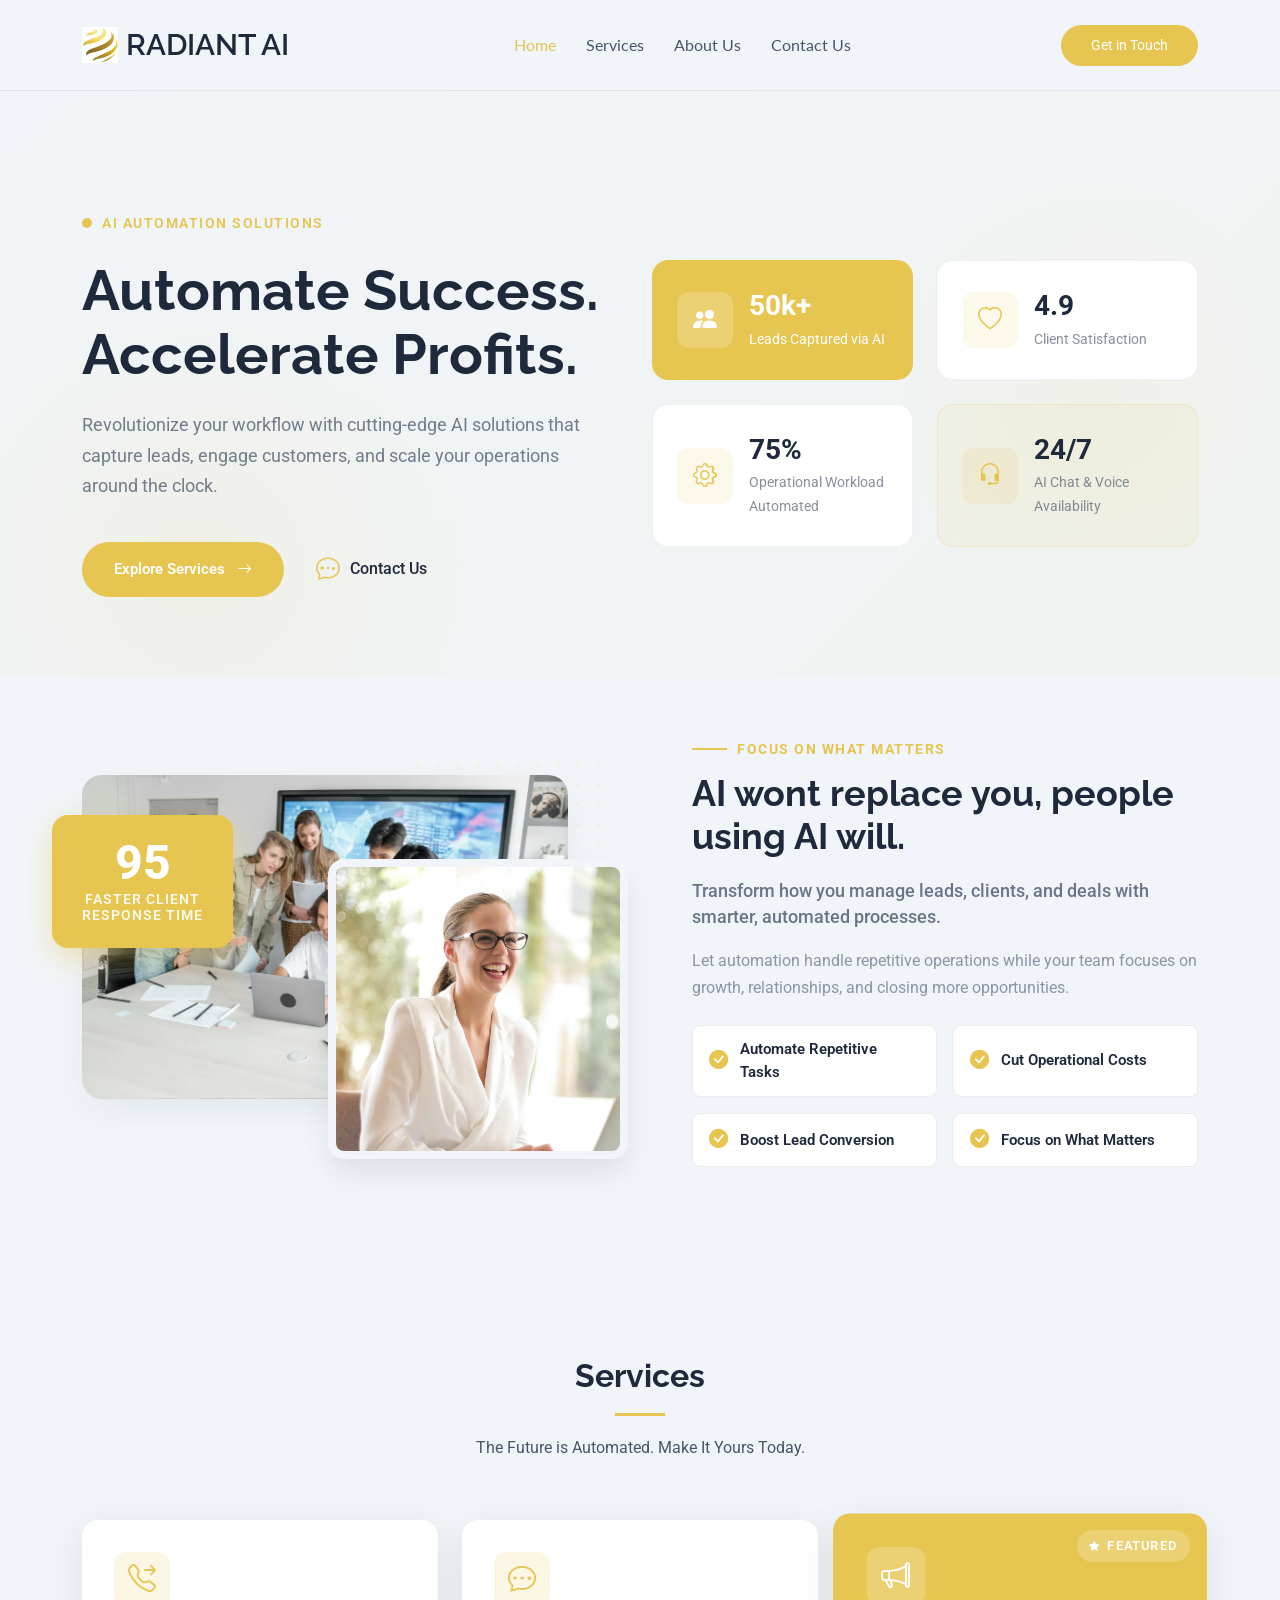
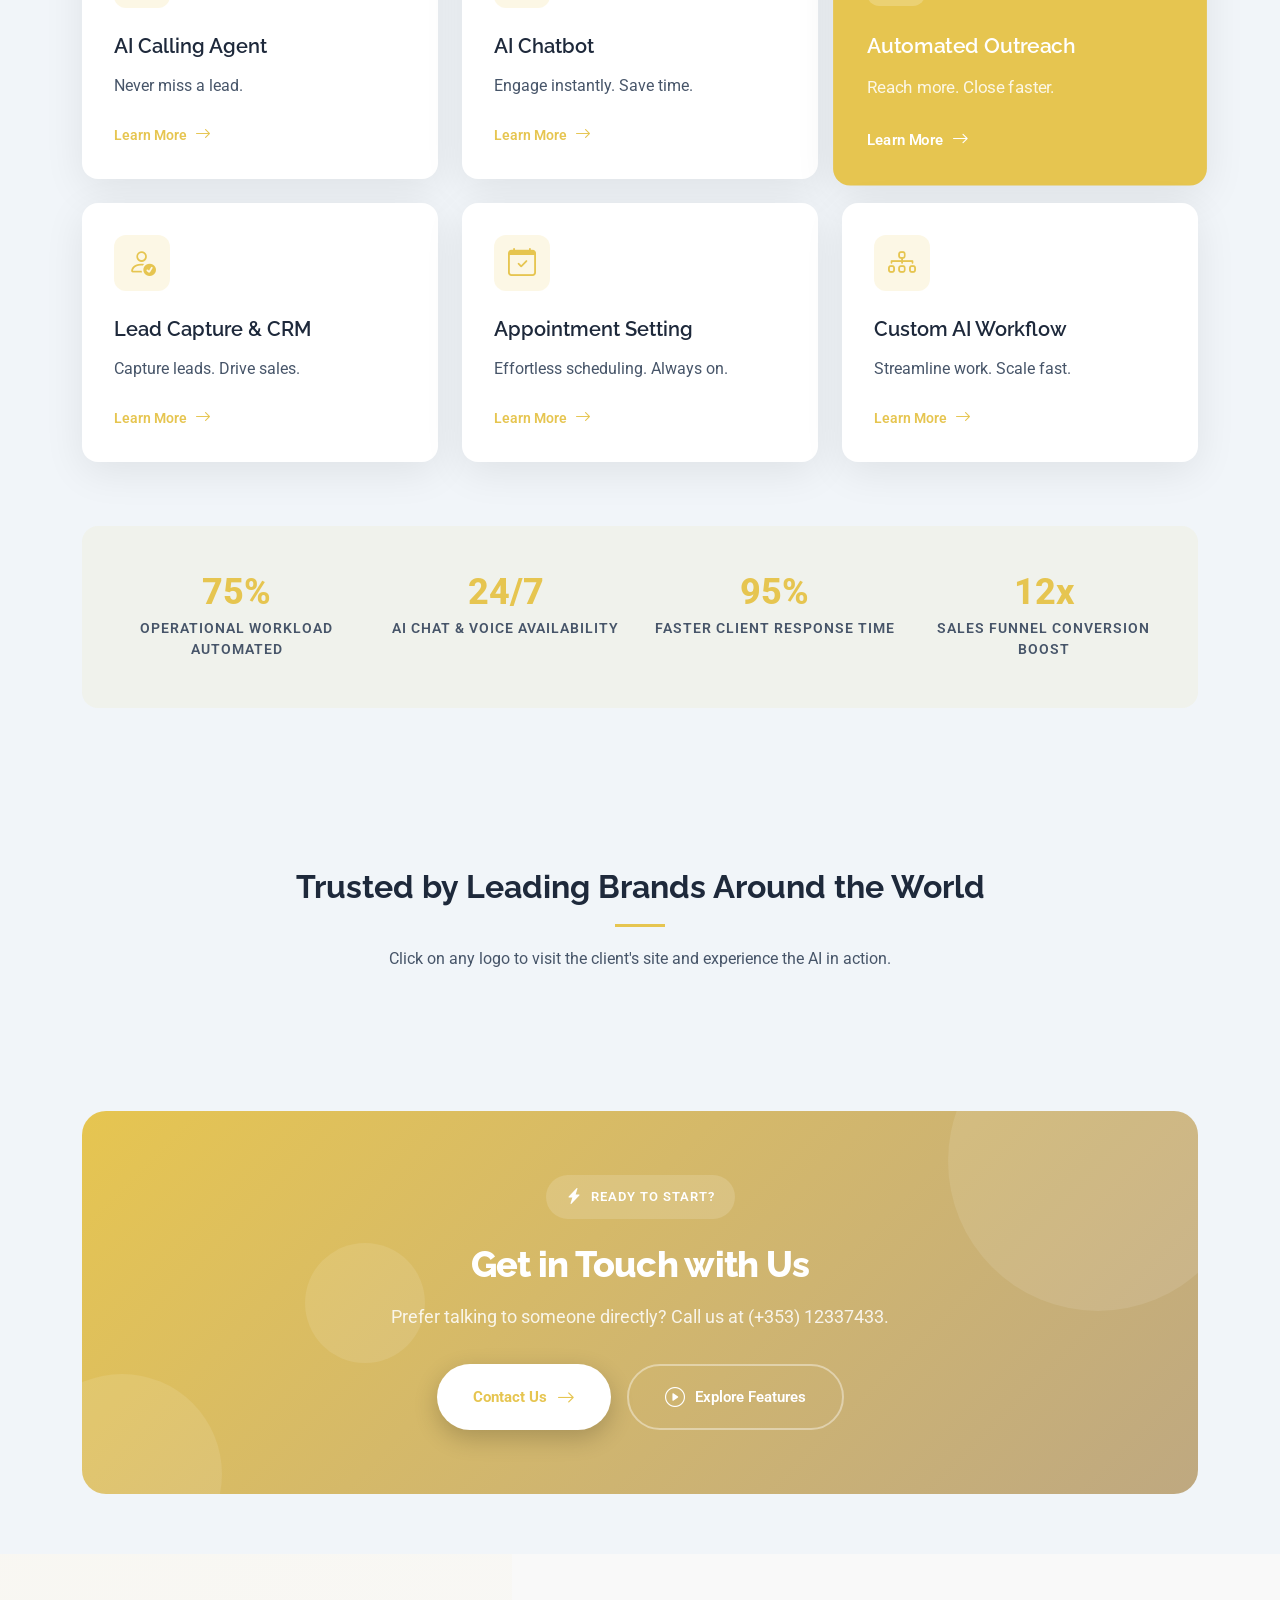
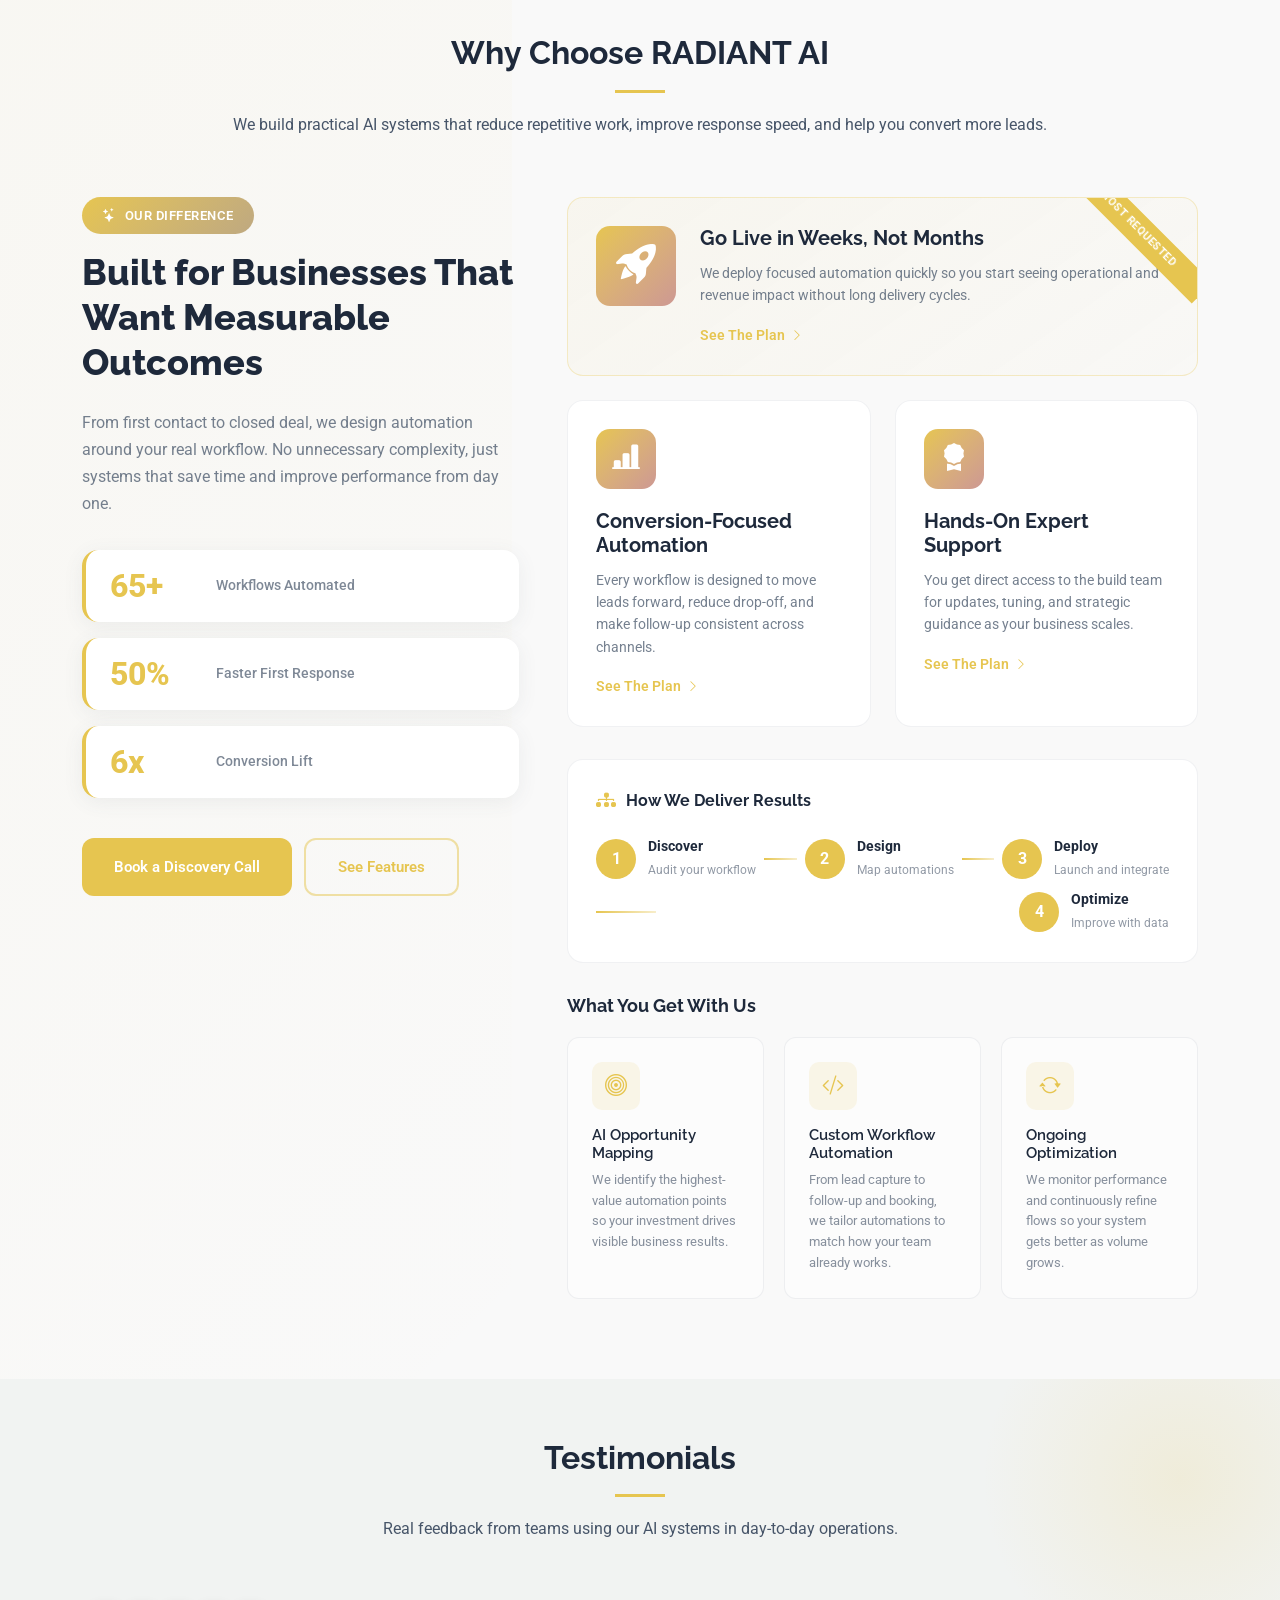
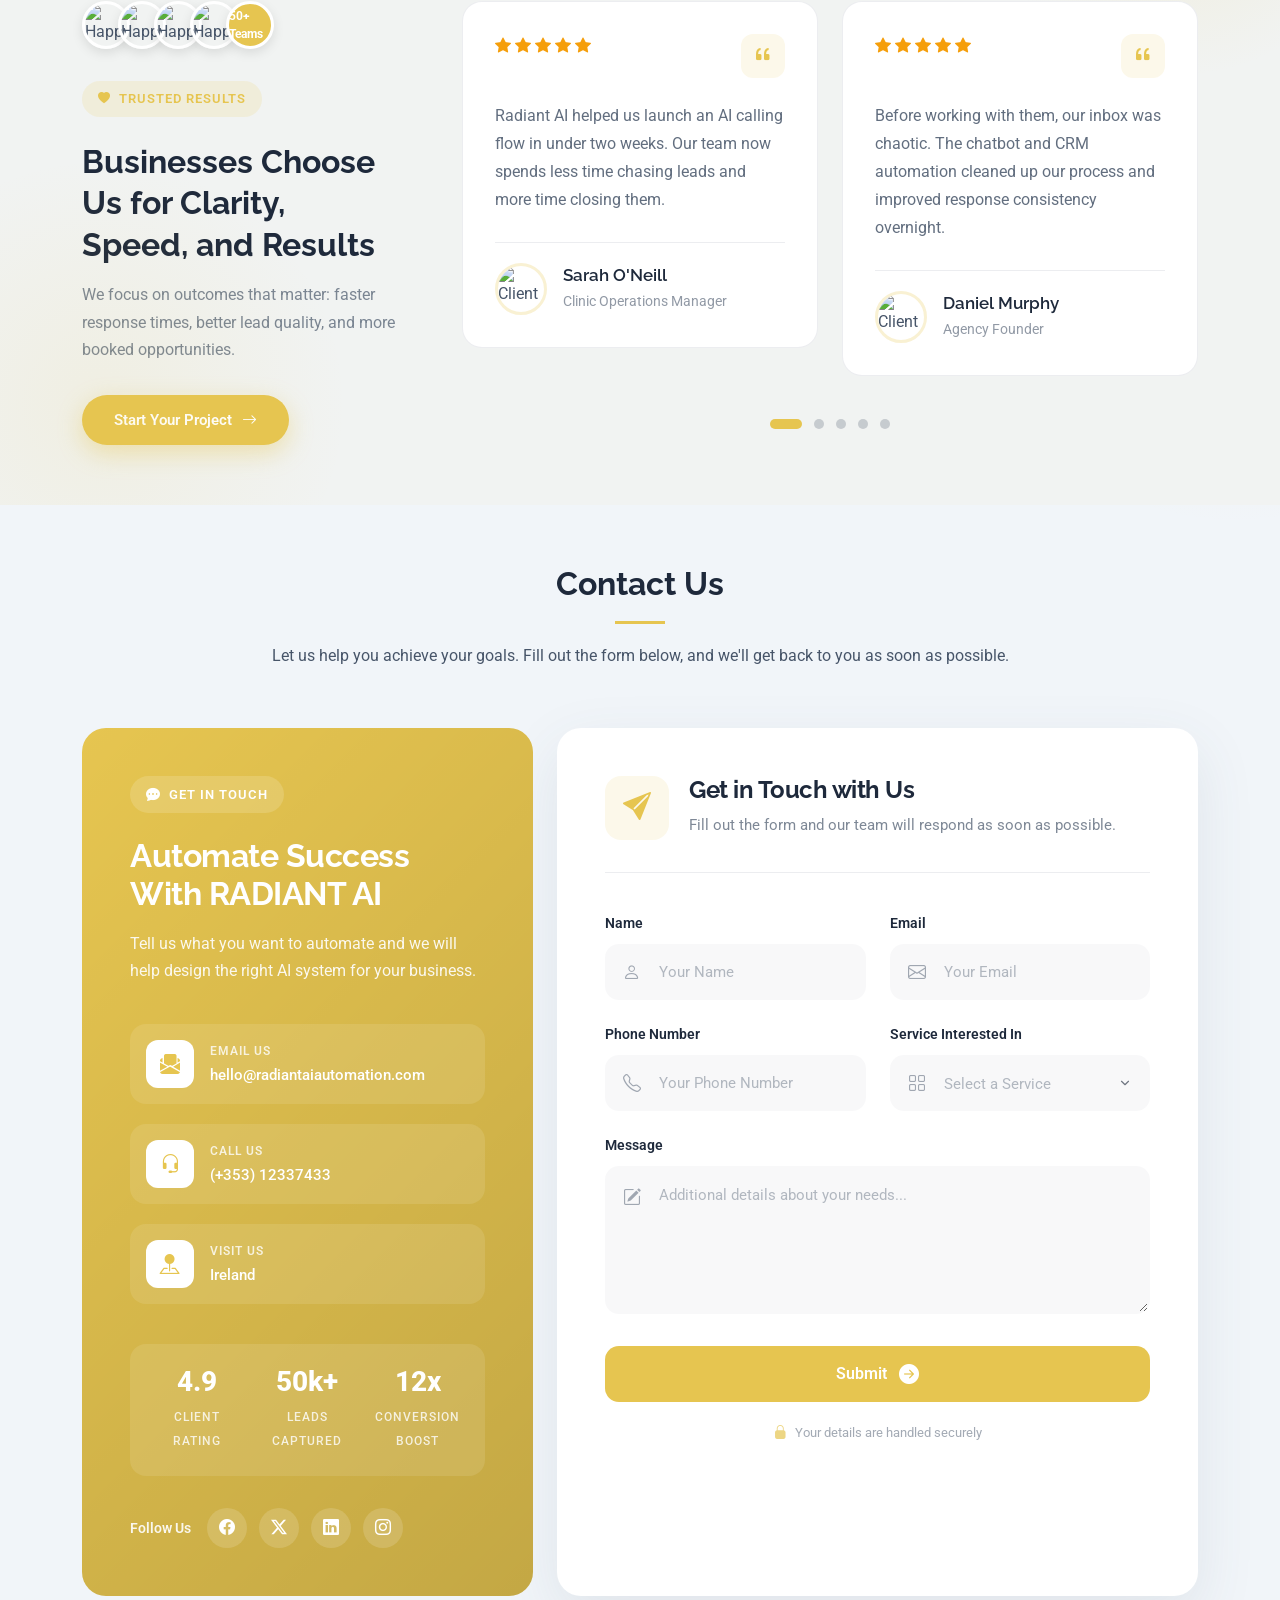
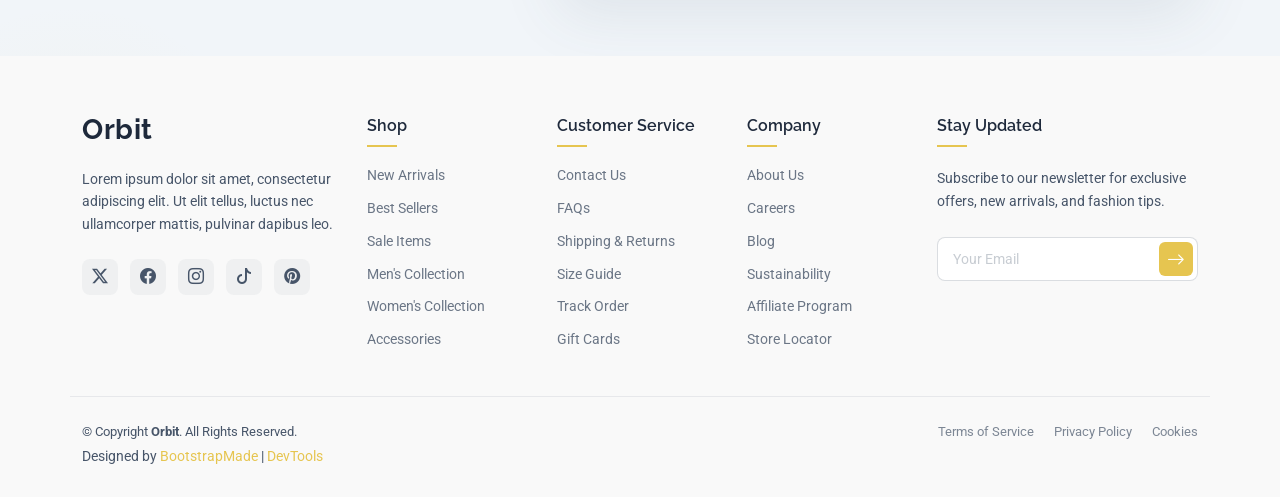
==== commit b522013c: "Add portfolio section to index.html and create portfolio file" ====
--- a/index.html
+++ b/index.html
@@ -198,7 +198,7 @@
                 </div>
               </div>
 
-              <div class="stats-row">
+              <!-- <div class="stats-row">
                 <div class="stat-box">
                   <span class="number purecounter" data-purecounter-start="0" data-purecounter-end="50" data-purecounter-duration="1">50</span>
                   <span class="label">k+ Leads Captured</span>
@@ -211,9 +211,9 @@
                   <span class="number">12x</span>
                   <span class="label">Sales Funnel Conversion Boost</span>
                 </div>
-              </div>
-
-              <div class="action-buttons">
+              </div> -->
+
+              <!-- <div class="action-buttons">
                 <a href="#contact" class="btn btn-primary-custom">
                   Get in Touch <i class="bi bi-arrow-right"></i>
                 </a>
@@ -226,7 +226,7 @@
                     <a href="tel:+35312337433">(+353) 12337433</a>
                   </div>
                 </div>
-              </div>
+              </div> -->
 
             </div>
           </div>
@@ -387,269 +387,12 @@
       <div class="container section-title" data-aos="fade-up">
         <h2>Trusted by Leading Brands Around the World</h2>
         <p>Click on any logo to visit the client's site and experience the AI in action.</p>
-      </div><!-- End Section Title -->
+      </div>
+      <!-- End Section Title -->
 
       <div class="container" data-aos="fade-up" data-aos-delay="100">
 
-        <div class="isotope-layout" data-default-filter="*" data-layout="fitRows" data-sort="original-order">
-
-          <div class="filters-wrapper" data-aos="fade-up" data-aos-delay="100">
-            <ul class="portfolio-filters isotope-filters">
-              <li data-filter="*" class="filter-active">All Projects</li>
-              <li data-filter=".filter-web">Web Design</li>
-              <li data-filter=".filter-mobile">Mobile Apps</li>
-              <li data-filter=".filter-branding">Branding</li>
-              <li data-filter=".filter-ui">UI/UX</li>
-            </ul>
-          </div>
-
-          <div class="row g-4 isotope-container" data-aos="fade-up" data-aos-delay="200">
-
-            <div class="col-lg-4 col-md-6 portfolio-item isotope-item filter-web">
-              <div class="project-card">
-                <div class="image-wrapper">
-                  <img src="assets/img/portfolio/portfolio-2.webp" alt="Project showcase" class="img-fluid" loading="lazy">
-                  <div class="hover-overlay">
-                    <div class="overlay-actions">
-                      <a href="assets/img/portfolio/portfolio-2.webp" class="glightbox action-btn" data-gallery="portfolio">
-                        <i class="bi bi-eye"></i>
-                      </a>
-                      <a href="#" class="action-btn">
-                        <i class="bi bi-link-45deg"></i>
-                      </a>
-                    </div>
-                  </div>
-                  <span class="category-badge">Web Design</span>
-                </div>
-                <div class="project-info">
-                  <h3>Corporate Dashboard System</h3>
-                  <p>Pellentesque habitant morbi tristique senectus et netus.</p>
-                  <div class="project-meta">
-                    <div class="tech-tags">
-                      <span>Angular</span>
-                      <span>Python</span>
-                    </div>
-                    <span class="year">2024</span>
-                  </div>
-                </div>
-              </div>
-            </div><!-- End Portfolio Item -->
-
-            <div class="col-lg-4 col-md-6 portfolio-item isotope-item filter-mobile">
-              <div class="project-card featured">
-                <div class="image-wrapper">
-                  <img src="assets/img/portfolio/portfolio-4.webp" alt="Project showcase" class="img-fluid" loading="lazy">
-                  <div class="hover-overlay">
-                    <div class="overlay-actions">
-                      <a href="assets/img/portfolio/portfolio-4.webp" class="glightbox action-btn" data-gallery="portfolio">
-                        <i class="bi bi-eye"></i>
-                      </a>
-                      <a href="#" class="action-btn">
-                        <i class="bi bi-link-45deg"></i>
-                      </a>
-                    </div>
-                  </div>
-                  <span class="category-badge">Mobile Apps</span>
-                  <span class="featured-badge"><i class="bi bi-star-fill"></i> Featured</span>
-                </div>
-                <div class="project-info">
-                  <h3>Smart Finance Application</h3>
-                  <p>Maecenas tempus tellus eget condimentum rhoncus.</p>
-                  <div class="project-meta">
-                    <div class="tech-tags">
-                      <span>Swift</span>
-                      <span>Kotlin</span>
-                    </div>
-                    <span class="year">2024</span>
-                  </div>
-                </div>
-              </div>
-            </div><!-- End Portfolio Item -->
-
-            <div class="col-lg-4 col-md-6 portfolio-item isotope-item filter-branding">
-              <div class="project-card">
-                <div class="image-wrapper">
-                  <img src="assets/img/portfolio/portfolio-6.webp" alt="Project showcase" class="img-fluid" loading="lazy">
-                  <div class="hover-overlay">
-                    <div class="overlay-actions">
-                      <a href="assets/img/portfolio/portfolio-6.webp" class="glightbox action-btn" data-gallery="portfolio">
-                        <i class="bi bi-eye"></i>
-                      </a>
-                      <a href="#" class="action-btn">
-                        <i class="bi bi-link-45deg"></i>
-                      </a>
-                    </div>
-                  </div>
-                  <span class="category-badge">Branding</span>
-                </div>
-                <div class="project-info">
-                  <h3>Fashion Label Identity</h3>
-                  <p>Donec quam felis ultricies nec pellentesque pretium.</p>
-                  <div class="project-meta">
-                    <div class="tech-tags">
-                      <span>Photoshop</span>
-                      <span>Illustrator</span>
-                    </div>
-                    <span class="year">2023</span>
-                  </div>
-                </div>
-              </div>
-            </div><!-- End Portfolio Item -->
-
-            <div class="col-lg-4 col-md-6 portfolio-item isotope-item filter-ui">
-              <div class="project-card">
-                <div class="image-wrapper">
-                  <img src="assets/img/portfolio/portfolio-8.webp" alt="Project showcase" class="img-fluid" loading="lazy">
-                  <div class="hover-overlay">
-                    <div class="overlay-actions">
-                      <a href="assets/img/portfolio/portfolio-8.webp" class="glightbox action-btn" data-gallery="portfolio">
-                        <i class="bi bi-eye"></i>
-                      </a>
-                      <a href="#" class="action-btn">
-                        <i class="bi bi-link-45deg"></i>
-                      </a>
-                    </div>
-                  </div>
-                  <span class="category-badge">UI/UX</span>
-                </div>
-                <div class="project-info">
-                  <h3>E-Learning Platform Design</h3>
-                  <p>Aenean leo ligula porttitor eu consequat vitae.</p>
-                  <div class="project-meta">
-                    <div class="tech-tags">
-                      <span>Figma</span>
-                      <span>Principle</span>
-                    </div>
-                    <span class="year">2024</span>
-                  </div>
-                </div>
-              </div>
-            </div><!-- End Portfolio Item -->
-
-            <div class="col-lg-4 col-md-6 portfolio-item isotope-item filter-web">
-              <div class="project-card">
-                <div class="image-wrapper">
-                  <img src="assets/img/portfolio/portfolio-1.webp" alt="Project showcase" class="img-fluid" loading="lazy">
-                  <div class="hover-overlay">
-                    <div class="overlay-actions">
-                      <a href="assets/img/portfolio/portfolio-1.webp" class="glightbox action-btn" data-gallery="portfolio">
-                        <i class="bi bi-eye"></i>
-                      </a>
-                      <a href="#" class="action-btn">
-                        <i class="bi bi-link-45deg"></i>
-                      </a>
-                    </div>
-                  </div>
-                  <span class="category-badge">Web Design</span>
-                </div>
-                <div class="project-info">
-                  <h3>Social Media Platform</h3>
-                  <p>Vivamus elementum semper nisi quisque rutrum.</p>
-                  <div class="project-meta">
-                    <div class="tech-tags">
-                      <span>React</span>
-                      <span>MongoDB</span>
-                    </div>
-                    <span class="year">2023</span>
-                  </div>
-                </div>
-              </div>
-            </div><!-- End Portfolio Item -->
-
-            <div class="col-lg-4 col-md-6 portfolio-item isotope-item filter-mobile">
-              <div class="project-card">
-                <div class="image-wrapper">
-                  <img src="assets/img/portfolio/portfolio-3.webp" alt="Project showcase" class="img-fluid" loading="lazy">
-                  <div class="hover-overlay">
-                    <div class="overlay-actions">
-                      <a href="assets/img/portfolio/portfolio-3.webp" class="glightbox action-btn" data-gallery="portfolio">
-                        <i class="bi bi-eye"></i>
-                      </a>
-                      <a href="#" class="action-btn">
-                        <i class="bi bi-link-45deg"></i>
-                      </a>
-                    </div>
-                  </div>
-                  <span class="category-badge">Mobile Apps</span>
-                </div>
-                <div class="project-info">
-                  <h3>Health Monitoring App</h3>
-                  <p>Nullam quis ante etiam sit amet orci eget.</p>
-                  <div class="project-meta">
-                    <div class="tech-tags">
-                      <span>Flutter</span>
-                      <span>AWS</span>
-                    </div>
-                    <span class="year">2024</span>
-                  </div>
-                </div>
-              </div>
-            </div><!-- End Portfolio Item -->
-
-            <div class="col-lg-4 col-md-6 portfolio-item isotope-item filter-ui">
-              <div class="project-card featured">
-                <div class="image-wrapper">
-                  <img src="assets/img/portfolio/portfolio-7.webp" alt="Project showcase" class="img-fluid" loading="lazy">
-                  <div class="hover-overlay">
-                    <div class="overlay-actions">
-                      <a href="assets/img/portfolio/portfolio-7.webp" class="glightbox action-btn" data-gallery="portfolio">
-                        <i class="bi bi-eye"></i>
-                      </a>
-                      <a href="#" class="action-btn">
-                        <i class="bi bi-link-45deg"></i>
-                      </a>
-                    </div>
-                  </div>
-                  <span class="category-badge">UI/UX</span>
-                  <span class="featured-badge"><i class="bi bi-star-fill"></i> Featured</span>
-                </div>
-                <div class="project-info">
-                  <h3>Banking Dashboard Redesign</h3>
-                  <p>Curabitur ullamcorper ultricies nisi nam eget dui.</p>
-                  <div class="project-meta">
-                    <div class="tech-tags">
-                      <span>Sketch</span>
-                      <span>Zeplin</span>
-                    </div>
-                    <span class="year">2024</span>
-                  </div>
-                </div>
-              </div>
-            </div><!-- End Portfolio Item -->
-
-            <div class="col-lg-4 col-md-6 portfolio-item isotope-item filter-branding">
-              <div class="project-card">
-                <div class="image-wrapper">
-                  <img src="assets/img/portfolio/portfolio-9.webp" alt="Project showcase" class="img-fluid" loading="lazy">
-                  <div class="hover-overlay">
-                    <div class="overlay-actions">
-                      <a href="assets/img/portfolio/portfolio-9.webp" class="glightbox action-btn" data-gallery="portfolio">
-                        <i class="bi bi-eye"></i>
-                      </a>
-                      <a href="#" class="action-btn">
-                        <i class="bi bi-link-45deg"></i>
-                      </a>
-                    </div>
-                  </div>
-                  <span class="category-badge">Branding</span>
-                </div>
-                <div class="project-info">
-                  <h3>Tech Company Rebranding</h3>
-                  <p>Etiam rhoncus maecenas tempus tellus condimentum.</p>
-                  <div class="project-meta">
-                    <div class="tech-tags">
-                      <span>InDesign</span>
-                      <span>Motion</span>
-                    </div>
-                    <span class="year">2023</span>
-                  </div>
-                </div>
-              </div>
-            </div><!-- End Portfolio Item -->
-
-          </div><!-- End Portfolio Container -->
-
-        </div>
+      <!-- Add portfolio code here -->
 
         <div class="cta-section" data-aos="zoom-in" data-aos-delay="300">
           <div class="cta-content">
@@ -670,7 +413,8 @@
 
       </div>
 
-    </section><!-- /Portfolio Section -->
+    </section>
+    <!-- /Portfolio Section -->
 
     <!-- Why Us Section -->
     <section id="why-us" class="why-us section light-background">
@@ -1022,7 +766,7 @@
   
     <!-- Team Section -->
 
- 
+
 
     <!-- /Team Section Ends-->
 
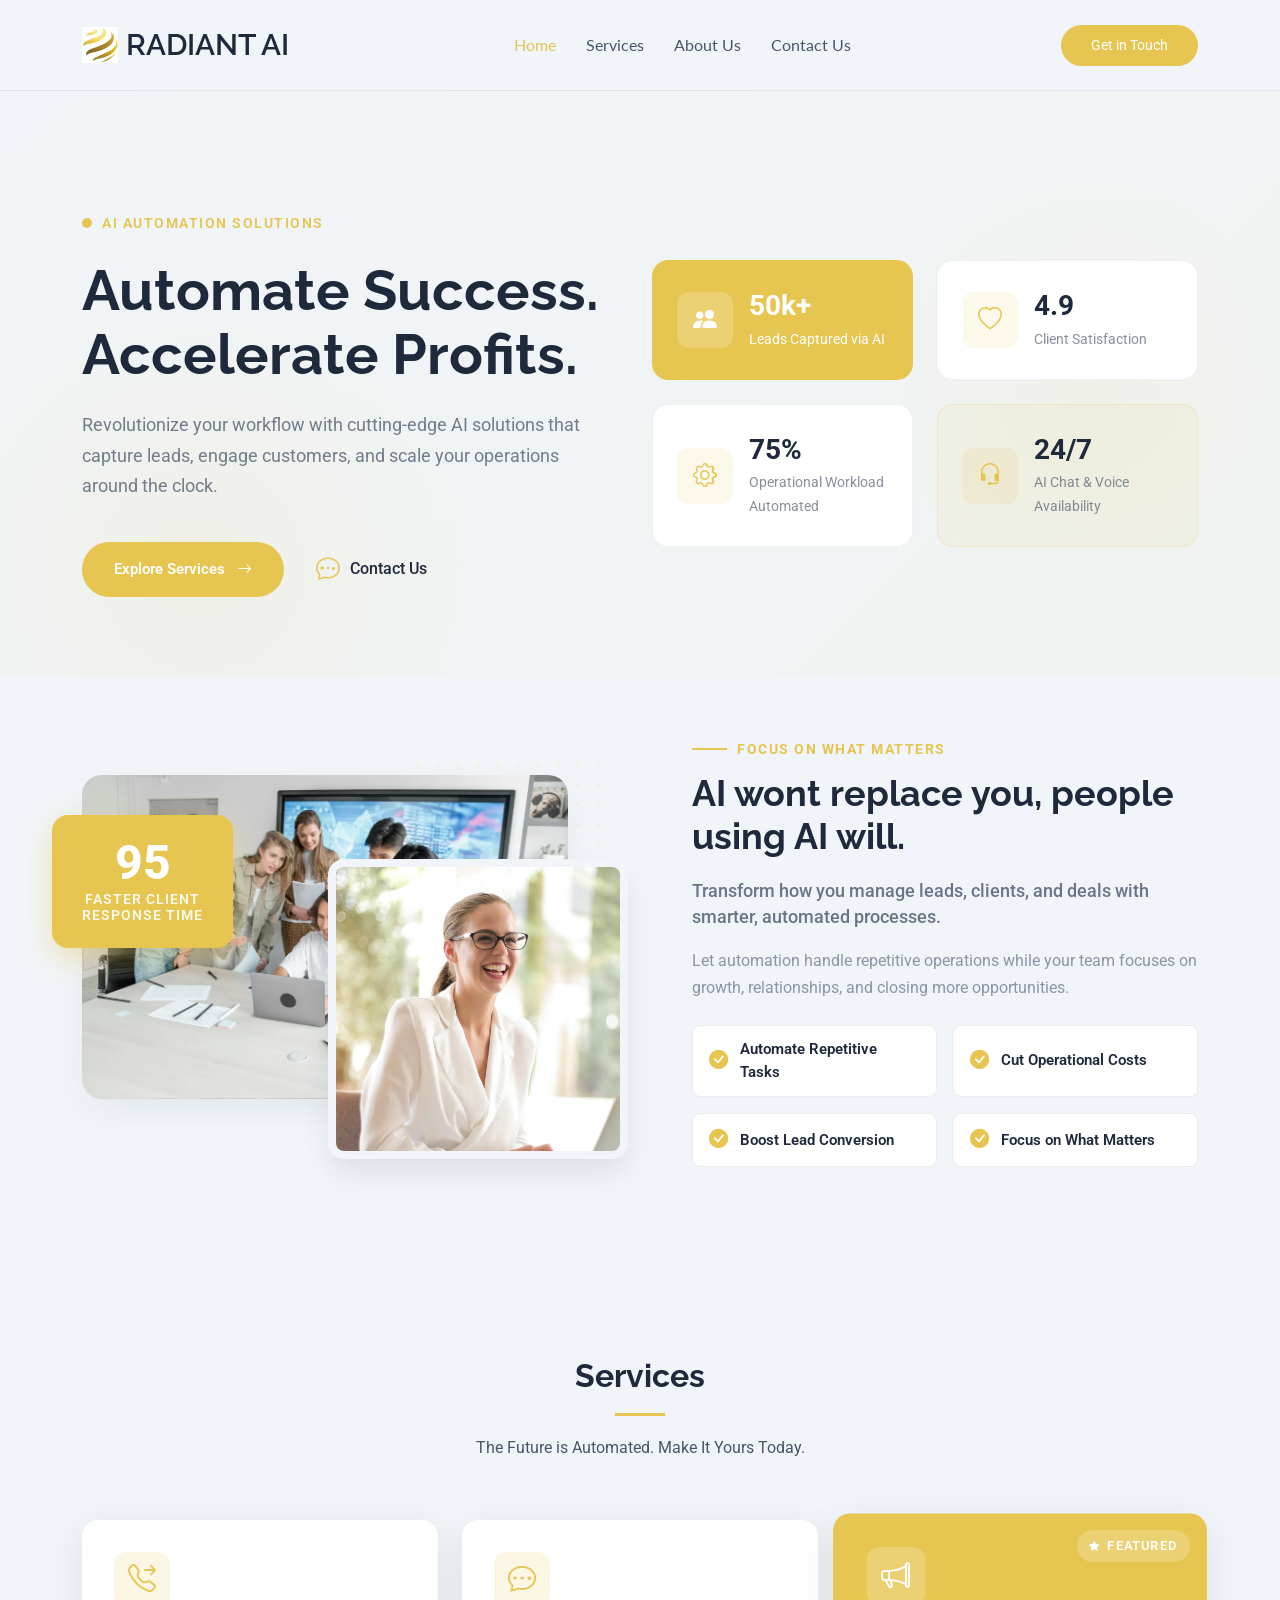
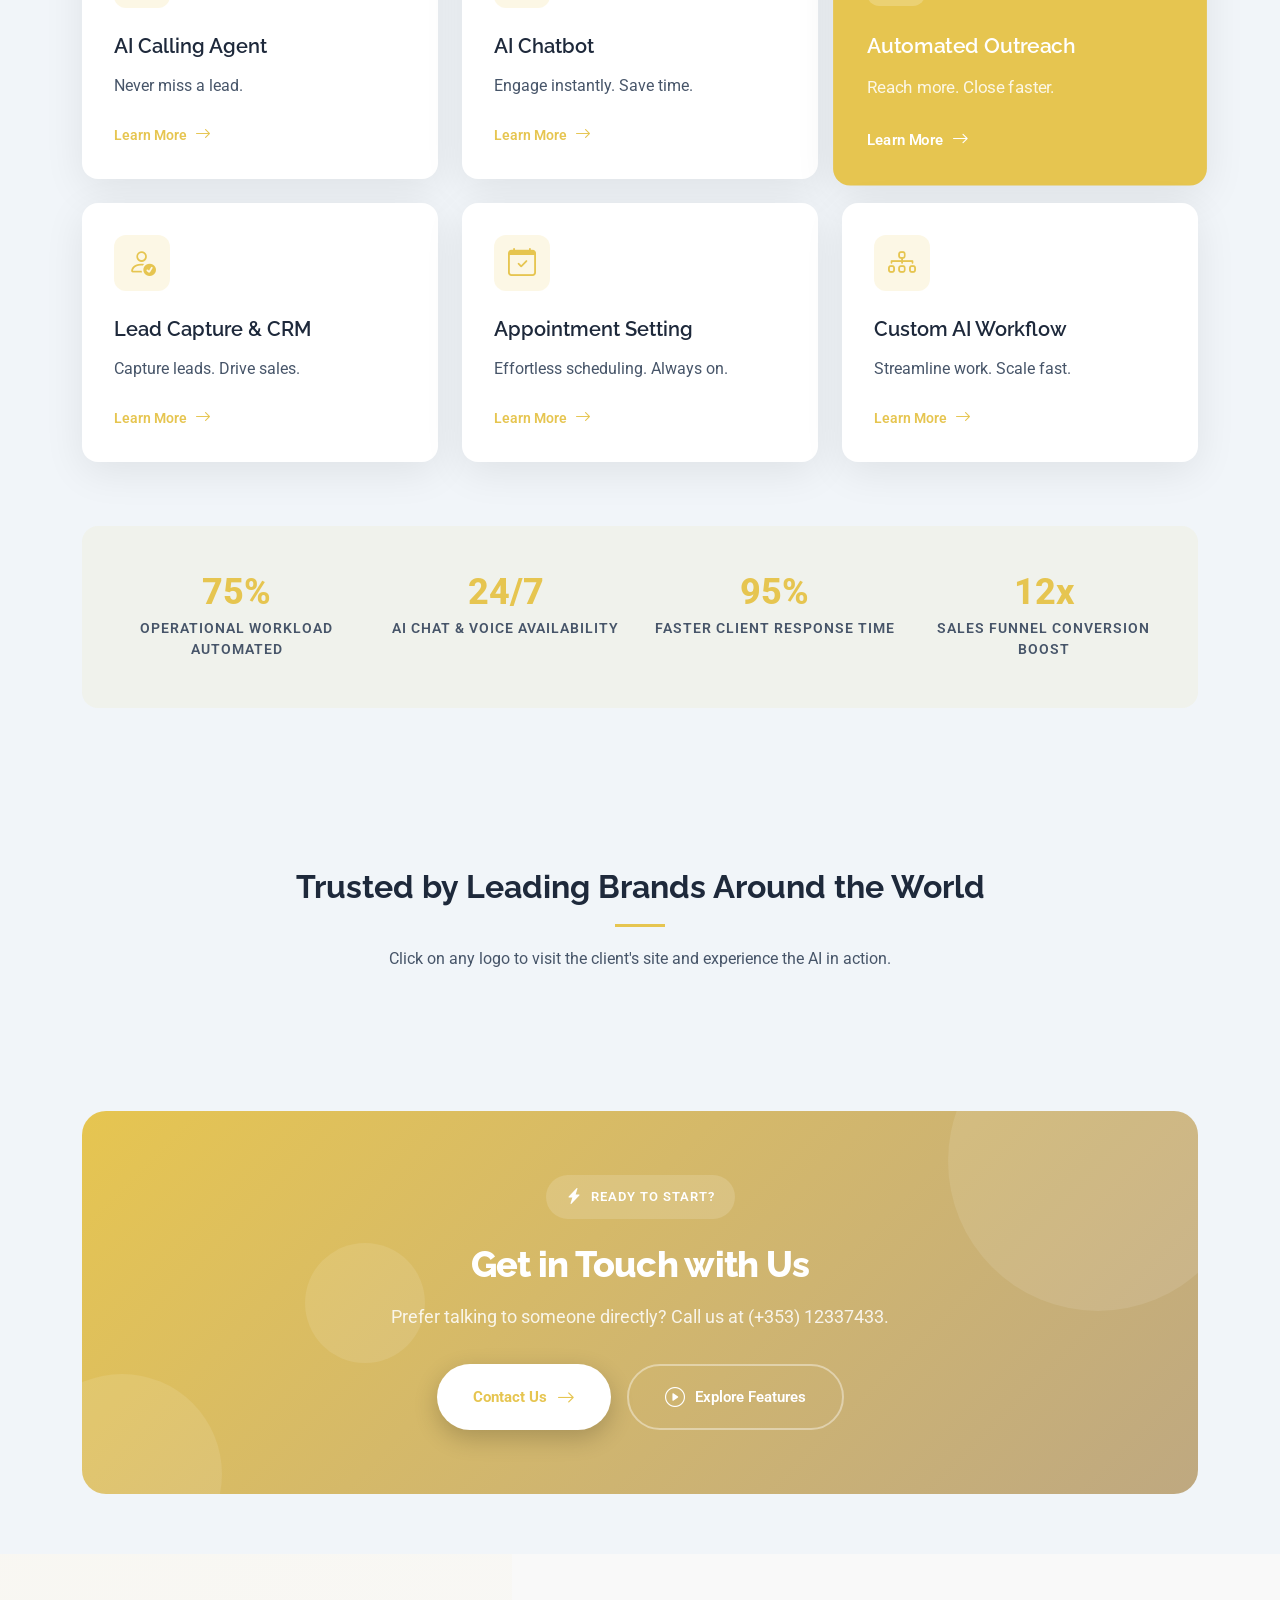
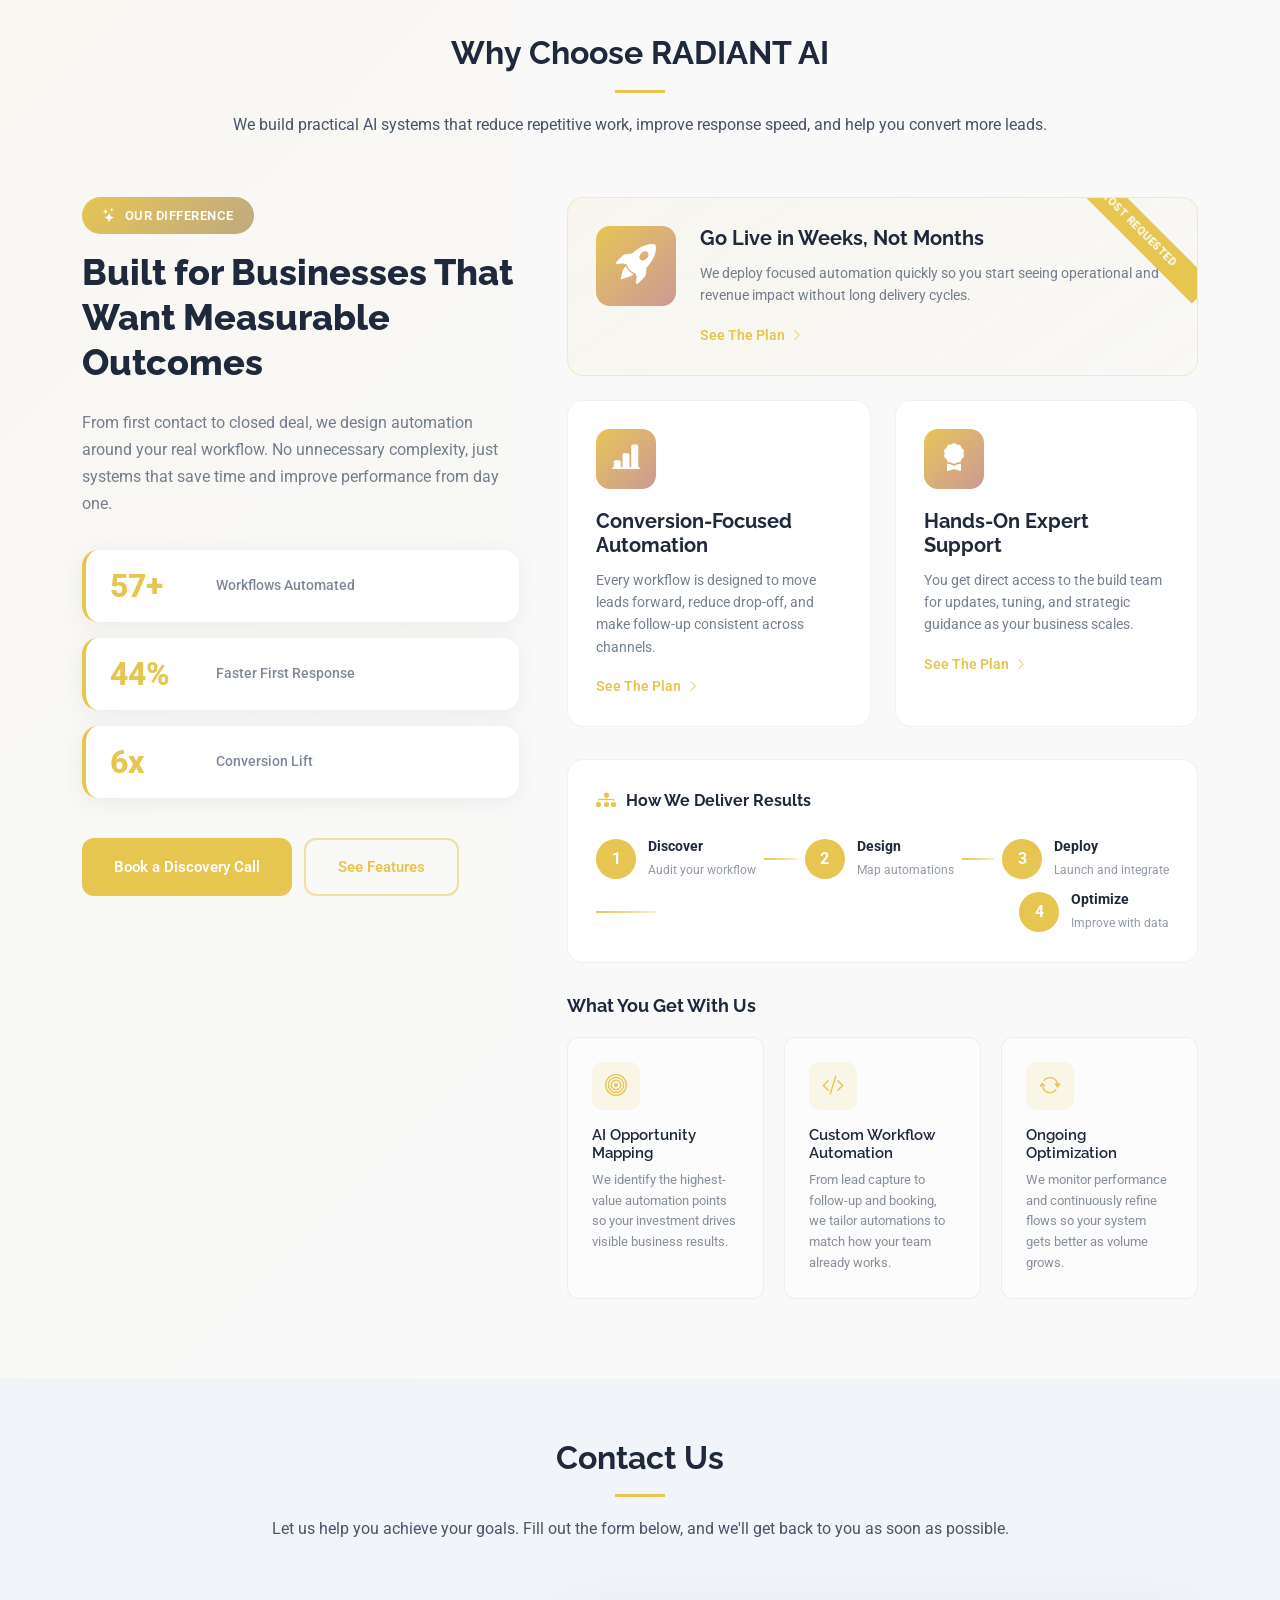
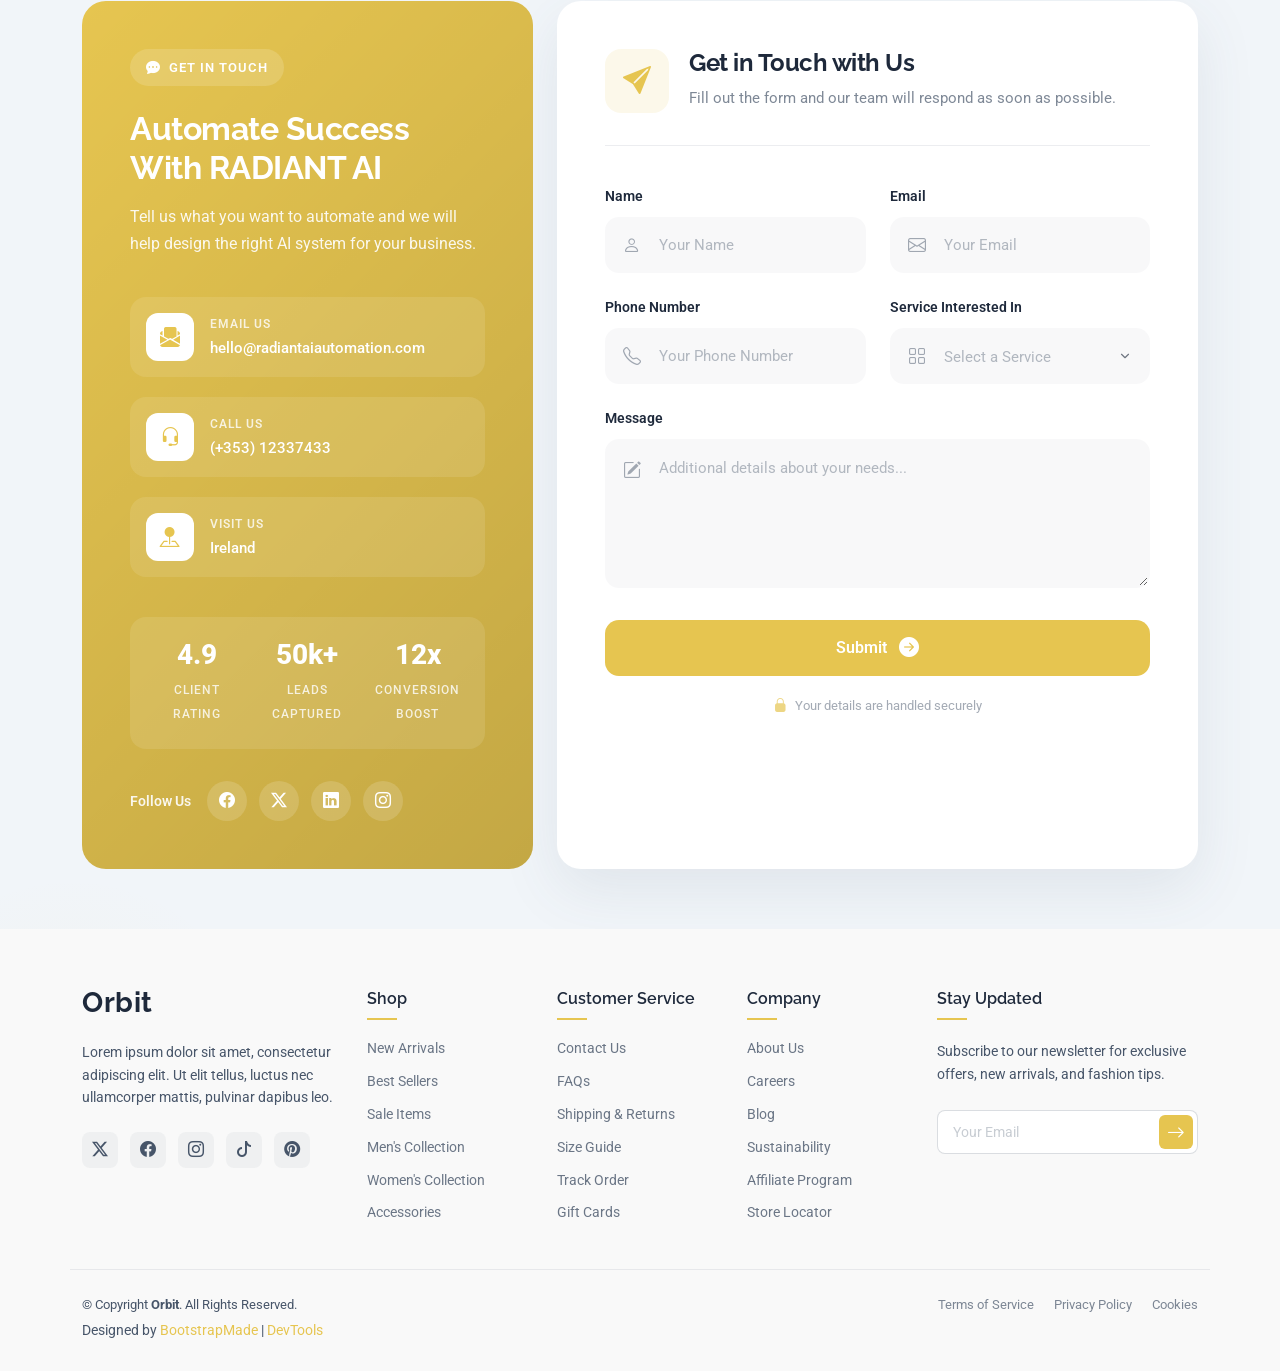
==== commit 9b885cdf: "Remove Testimonials Section from index.html" ====
--- a/index.html
+++ b/index.html
@@ -570,199 +570,6 @@
       </div>
 
     </section><!-- /Why Us Section -->
-
-    <!-- Testimonials Section -->
-    <section id="testimonials" class="testimonials section">
-
-      <!-- Section Title -->
-      <div class="container section-title" data-aos="fade-up">
-        <h2>Testimonials</h2>
-        <p>Real feedback from teams using our AI systems in day-to-day operations.</p>
-      </div><!-- End Section Title -->
-
-      <div class="container" data-aos="fade-up" data-aos-delay="100">
-
-        <div class="row">
-
-          <!-- Left Sidebar -->
-          <div class="col-lg-4" data-aos="fade-right" data-aos-delay="150">
-            <div class="testimonials-sidebar">
-              <div class="avatar-stack">
-                <img src="assets/img/person/person-m-3.webp" alt="Happy Client" class="avatar" loading="lazy">
-                <img src="assets/img/person/person-f-7.webp" alt="Happy Client" class="avatar" loading="lazy">
-                <img src="assets/img/person/person-m-9.webp" alt="Happy Client" class="avatar" loading="lazy">
-                <img src="assets/img/person/person-f-4.webp" alt="Happy Client" class="avatar" loading="lazy">
-                <span class="avatar-count">50+ Teams</span>
-              </div>
-              <div class="sidebar-content">
-                <span class="satisfied-badge"><i class="bi bi-heart-fill"></i> Trusted Results</span>
-                <h3>Businesses Choose Us for Clarity, Speed, and Results</h3>
-                <p>We focus on outcomes that matter: faster response times, better lead quality, and more booked opportunities.</p>
-                <a href="#contact" class="btn-view-all">Start Your Project <i class="bi bi-arrow-right"></i></a>
-              </div>
-            </div>
-          </div><!-- End Left Sidebar -->
-
-          <!-- Right Testimonials Slider -->
-          <div class="col-lg-8" data-aos="fade-left" data-aos-delay="200">
-            <div class="testimonials-carousel swiper init-swiper">
-              <script type="application/json" class="swiper-config">
-                {
-                  "loop": true,
-                  "speed": 700,
-                  "autoplay": {
-                    "delay": 5000
-                  },
-                  "slidesPerView": 1,
-                  "spaceBetween": 24,
-                  "pagination": {
-                    "el": ".swiper-pagination",
-                    "type": "bullets",
-                    "clickable": true
-                  },
-                  "breakpoints": {
-                    "768": {
-                      "slidesPerView": 2
-                    }
-                  }
-                }
-              </script>
-
-              <div class="swiper-wrapper">
-
-                <!-- Testimonial Card 1 -->
-                <div class="swiper-slide">
-                  <div class="testimonial-card">
-                    <div class="card-top">
-                      <div class="stars">
-                        <i class="bi bi-star-fill"></i>
-                        <i class="bi bi-star-fill"></i>
-                        <i class="bi bi-star-fill"></i>
-                        <i class="bi bi-star-fill"></i>
-                        <i class="bi bi-star-fill"></i>
-                      </div>
-                      <span class="quote-mark"><i class="bi bi-quote"></i></span>
-                    </div>
-                    <p class="testimonial-text">Radiant AI helped us launch an AI calling flow in under two weeks. Our team now spends less time chasing leads and more time closing them.</p>
-                    <div class="author-info">
-                      <img src="assets/img/person/person-f-2.webp" alt="Client" class="author-img" loading="lazy">
-                      <div class="author-details">
-                        <h5>Sarah O'Neill</h5>
-                        <span>Clinic Operations Manager</span>
-                      </div>
-                    </div>
-                  </div>
-                </div><!-- End Testimonial Card -->
-
-                <!-- Testimonial Card 2 -->
-                <div class="swiper-slide">
-                  <div class="testimonial-card">
-                    <div class="card-top">
-                      <div class="stars">
-                        <i class="bi bi-star-fill"></i>
-                        <i class="bi bi-star-fill"></i>
-                        <i class="bi bi-star-fill"></i>
-                        <i class="bi bi-star-fill"></i>
-                        <i class="bi bi-star-fill"></i>
-                      </div>
-                      <span class="quote-mark"><i class="bi bi-quote"></i></span>
-                    </div>
-                    <p class="testimonial-text">Before working with them, our inbox was chaotic. The chatbot and CRM automation cleaned up our process and improved response consistency overnight.</p>
-                    <div class="author-info">
-                      <img src="assets/img/person/person-m-5.webp" alt="Client" class="author-img" loading="lazy">
-                      <div class="author-details">
-                        <h5>Daniel Murphy</h5>
-                        <span>Agency Founder</span>
-                      </div>
-                    </div>
-                  </div>
-                </div><!-- End Testimonial Card -->
-
-                <!-- Testimonial Card 3 -->
-                <div class="swiper-slide">
-                  <div class="testimonial-card">
-                    <div class="card-top">
-                      <div class="stars">
-                        <i class="bi bi-star-fill"></i>
-                        <i class="bi bi-star-fill"></i>
-                        <i class="bi bi-star-fill"></i>
-                        <i class="bi bi-star-fill"></i>
-                        <i class="bi bi-star-fill"></i>
-                      </div>
-                      <span class="quote-mark"><i class="bi bi-quote"></i></span>
-                    </div>
-                    <p class="testimonial-text">Their outreach system kept follow-ups moving without feeling robotic. We saw higher reply rates and better quality conversations with prospects.</p>
-                    <div class="author-info">
-                      <img src="assets/img/person/person-f-9.webp" alt="Client" class="author-img" loading="lazy">
-                      <div class="author-details">
-                        <h5>Aisha Khan</h5>
-                        <span>Sales Director</span>
-                      </div>
-                    </div>
-                  </div>
-                </div><!-- End Testimonial Card -->
-
-                <!-- Testimonial Card 4 -->
-                <div class="swiper-slide">
-                  <div class="testimonial-card">
-                    <div class="card-top">
-                      <div class="stars">
-                        <i class="bi bi-star-fill"></i>
-                        <i class="bi bi-star-fill"></i>
-                        <i class="bi bi-star-fill"></i>
-                        <i class="bi bi-star-fill"></i>
-                        <i class="bi bi-star-fill"></i>
-                      </div>
-                      <span class="quote-mark"><i class="bi bi-quote"></i></span>
-                    </div>
-                    <p class="testimonial-text">What stood out was the implementation support. They did not just deliver tools, they trained our team and stayed with us through optimization.</p>
-                    <div class="author-info">
-                      <img src="assets/img/person/person-m-11.webp" alt="Client" class="author-img" loading="lazy">
-                      <div class="author-details">
-                        <h5>Liam Patel</h5>
-                        <span>Managing Partner</span>
-                      </div>
-                    </div>
-                  </div>
-                </div><!-- End Testimonial Card -->
-
-                <!-- Testimonial Card 5 -->
-                <div class="swiper-slide">
-                  <div class="testimonial-card">
-                    <div class="card-top">
-                      <div class="stars">
-                        <i class="bi bi-star-fill"></i>
-                        <i class="bi bi-star-fill"></i>
-                        <i class="bi bi-star-fill"></i>
-                        <i class="bi bi-star-fill"></i>
-                        <i class="bi bi-star-fill"></i>
-                      </div>
-                      <span class="quote-mark"><i class="bi bi-quote"></i></span>
-                    </div>
-                    <p class="testimonial-text">We used to miss inquiries after hours. Now our AI assistant responds 24/7, qualifies leads, and books calls directly into our calendar.</p>
-                    <div class="author-info">
-                      <img src="assets/img/person/person-f-14.webp" alt="Client" class="author-img" loading="lazy">
-                      <div class="author-details">
-                        <h5>Maria Gallagher</h5>
-                        <span>Client Success Lead</span>
-                      </div>
-                    </div>
-                  </div>
-                </div><!-- End Testimonial Card -->
-
-              </div>
-
-              <div class="swiper-pagination"></div>
-
-            </div>
-          </div><!-- End Right Testimonials Slider -->
-
-        </div>
-
-      </div>
-
-    </section>
-    <!-- /Testimonials Section -->
   
     <!-- Team Section -->
 
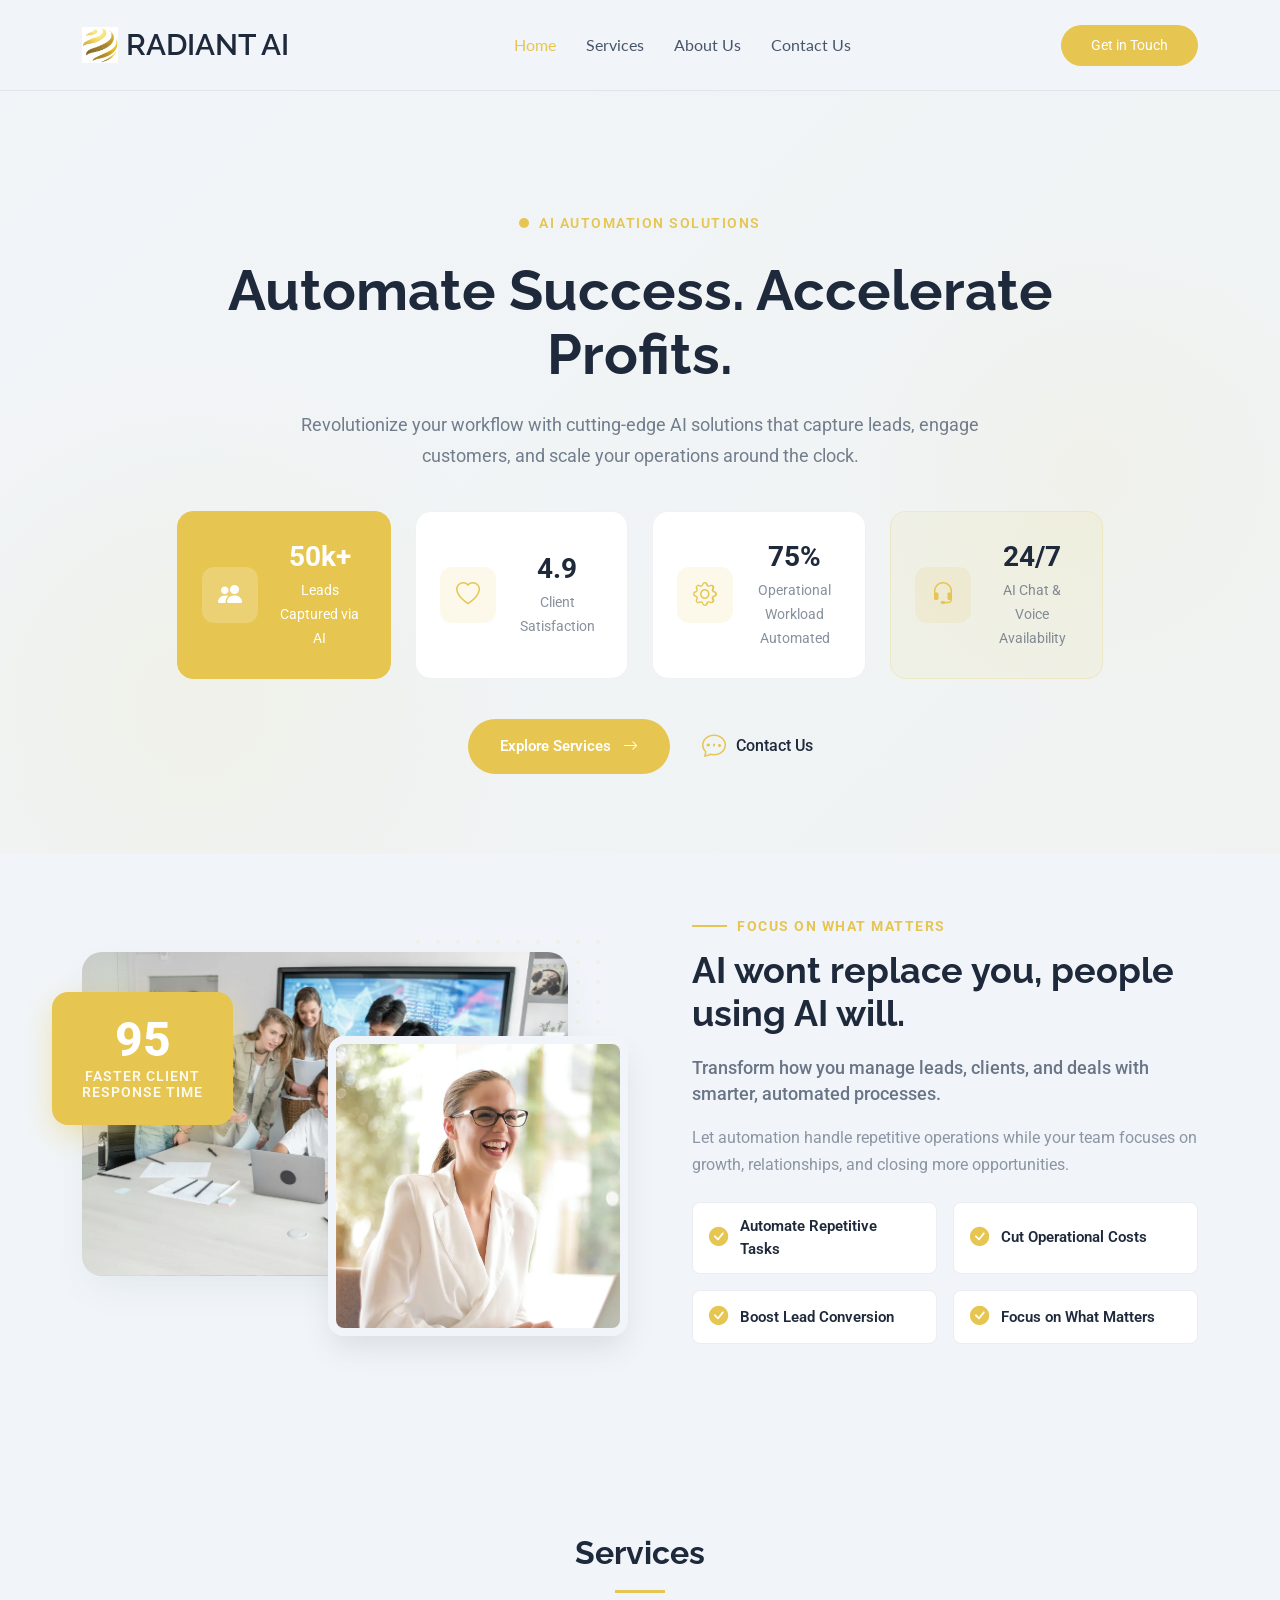
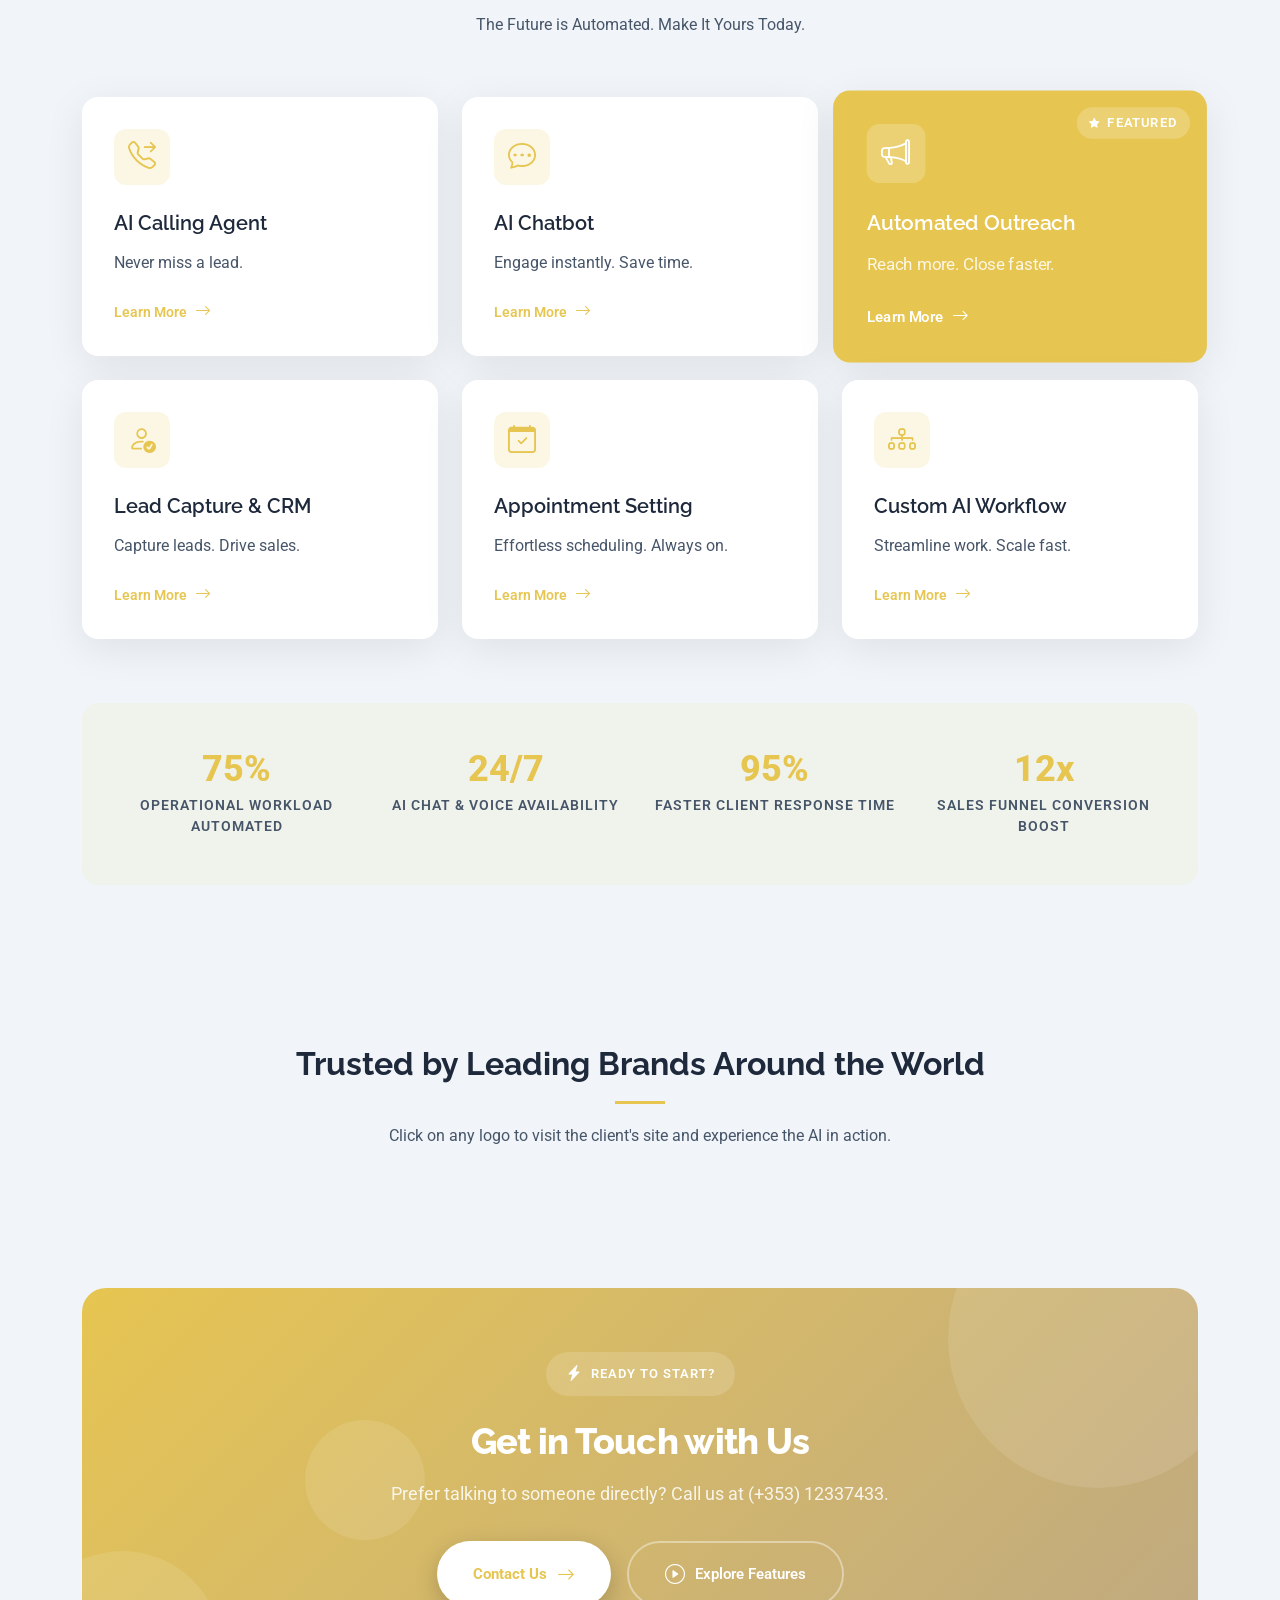
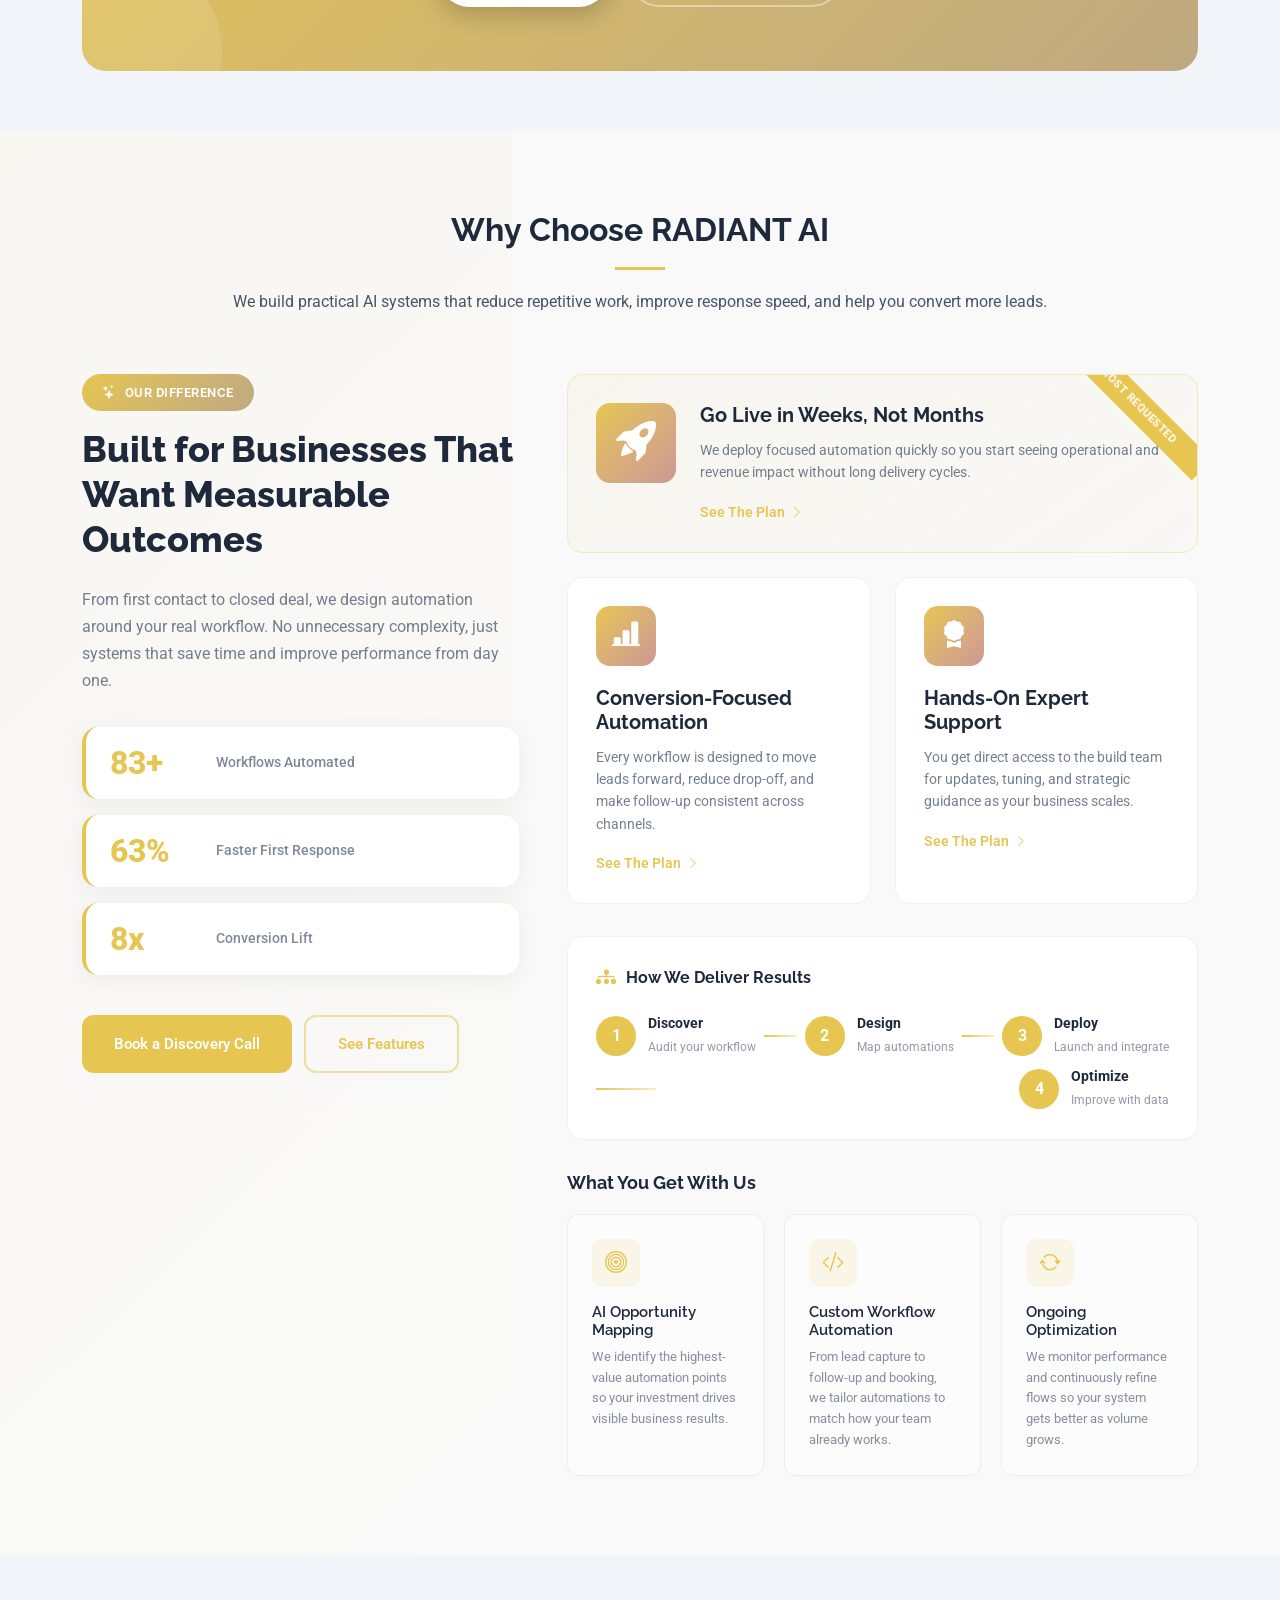
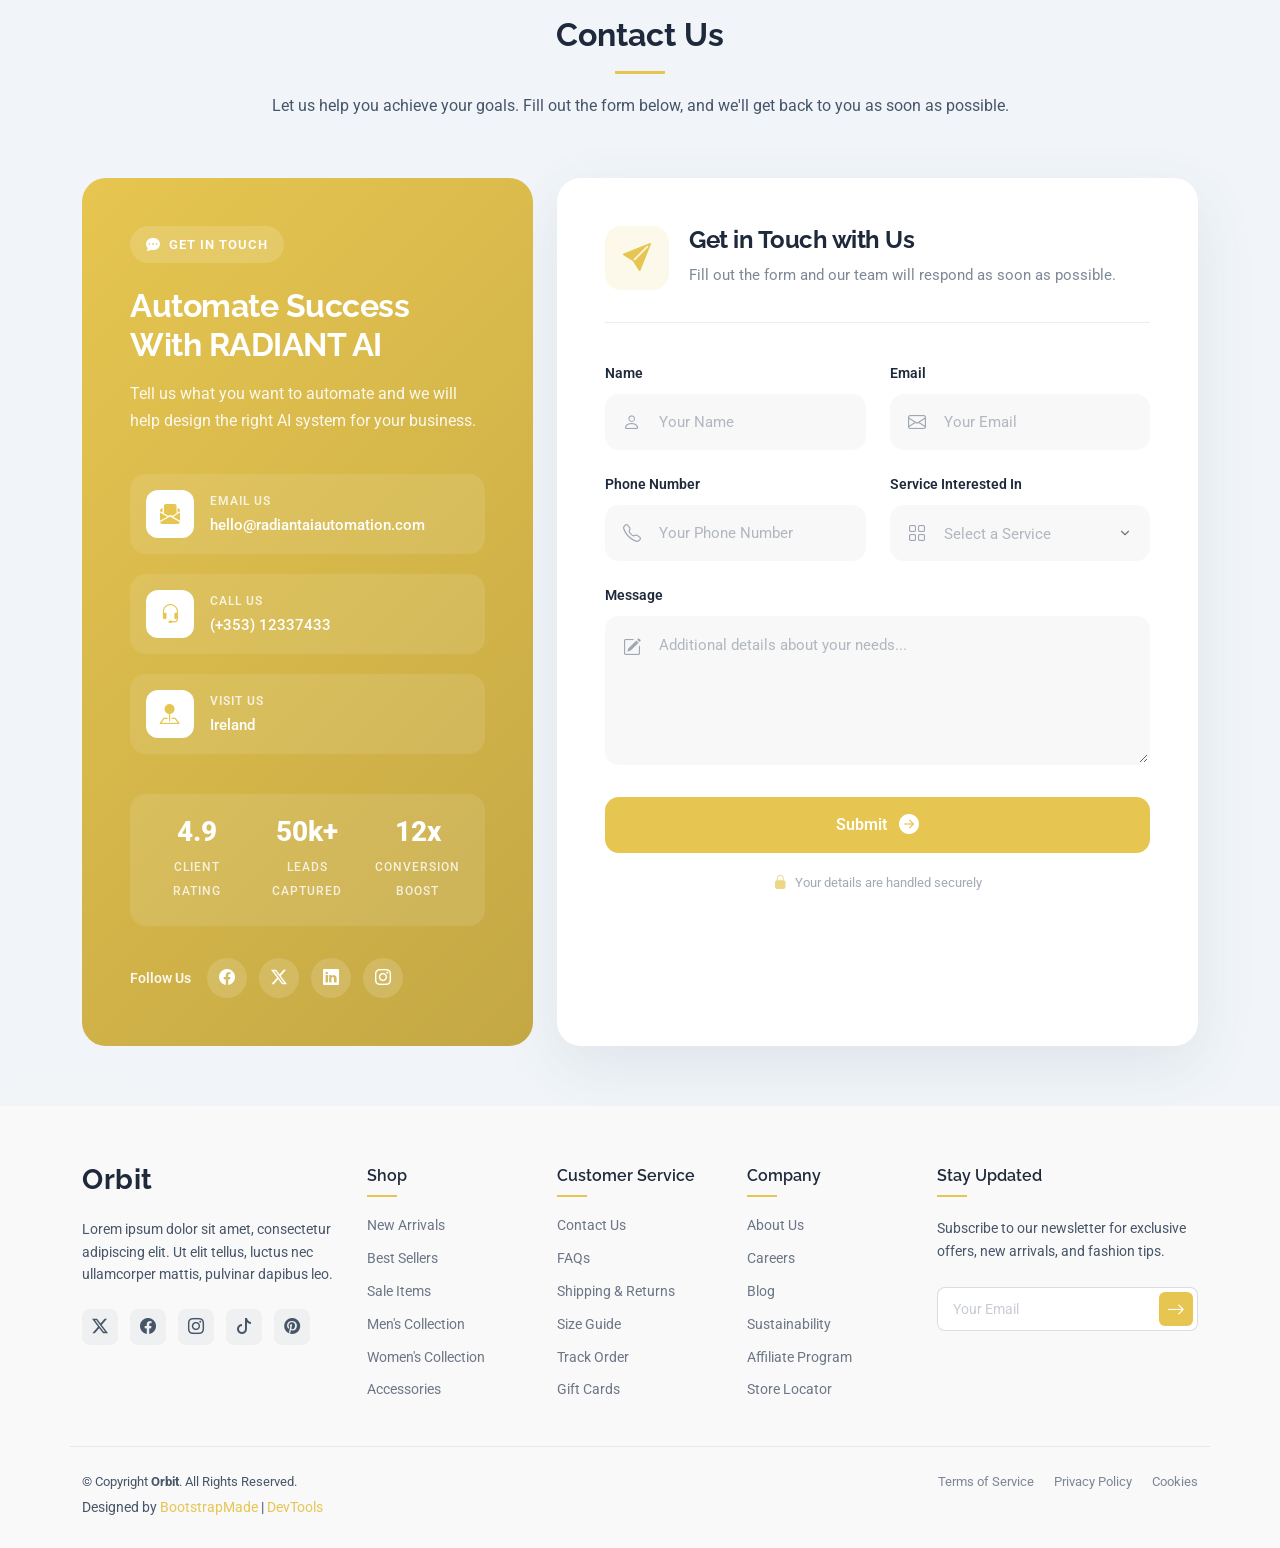
==== commit fa0c5b31: "Hero Section Centered, boxes updated to match centered look" ====
--- a/index.html
+++ b/index.html
@@ -69,9 +69,9 @@
 
       <div class="container" data-aos="fade-up" data-aos-delay="100">
 
-        <div class="row align-items-center gy-5">
-
-          <div class="col-lg-6" data-aos="fade-right" data-aos-delay="200">
+        <div class="row justify-content-center gy-5">
+
+          <div class="col-lg-10" data-aos="fade-up" data-aos-delay="200">
             <div class="hero-content">
               <div class="hero-tag" data-aos="fade-up" data-aos-delay="250">
                 <span class="tag-dot"></span>
@@ -82,7 +82,49 @@
 
               <p class="hero-text" data-aos="fade-up" data-aos-delay="350">Revolutionize your workflow with cutting-edge AI solutions that capture leads, engage customers, and scale your operations around the clock.</p>
 
-              <div class="hero-cta" data-aos="fade-up" data-aos-delay="400">
+              <div class="stats-grid" data-aos="fade-up" data-aos-delay="400">
+                <div class="stat-card stat-card-primary" data-aos="zoom-in" data-aos-delay="450">
+                  <div class="stat-icon-wrap">
+                    <i class="bi bi-people-fill"></i>
+                  </div>
+                  <div class="stat-info">
+                    <span class="stat-value">50k+</span>
+                    <span class="stat-title">Leads Captured via AI</span>
+                  </div>
+                </div>
+
+                <div class="stat-card" data-aos="zoom-in" data-aos-delay="500">
+                  <div class="stat-icon-wrap">
+                    <i class="bi bi-heart"></i>
+                  </div>
+                  <div class="stat-info">
+                    <span class="stat-value">4.9</span>
+                    <span class="stat-title">Client Satisfaction</span>
+                  </div>
+                </div>
+
+                <div class="stat-card" data-aos="zoom-in" data-aos-delay="550">
+                  <div class="stat-icon-wrap">
+                    <i class="bi bi-gear"></i>
+                  </div>
+                  <div class="stat-info">
+                    <span class="stat-value">75%</span>
+                    <span class="stat-title">Operational Workload Automated</span>
+                  </div>
+                </div>
+
+                <div class="stat-card stat-card-accent" data-aos="zoom-in" data-aos-delay="600">
+                  <div class="stat-icon-wrap">
+                    <i class="bi bi-headset"></i>
+                  </div>
+                  <div class="stat-info">
+                    <span class="stat-value">24/7</span>
+                    <span class="stat-title">AI Chat &amp; Voice Availability</span>
+                  </div>
+                </div>
+              </div>
+
+              <div class="hero-cta" data-aos="fade-up" data-aos-delay="650">
                 <a href="#services" class="cta-button">
                   <span>Explore Services</span>
                   <i class="bi bi-arrow-right"></i>
@@ -91,50 +133,6 @@
                   <i class="bi bi-chat-dots"></i>
                   <span>Contact Us</span>
                 </a>
-              </div>
-            </div>
-          </div>
-
-          <div class="col-lg-6" data-aos="fade-left" data-aos-delay="300">
-            <div class="stats-grid">
-              <div class="stat-card stat-card-primary" data-aos="zoom-in" data-aos-delay="350">
-                <div class="stat-icon-wrap">
-                  <i class="bi bi-people-fill"></i>
-                </div>
-                <div class="stat-info">
-                  <span class="stat-value">50k+</span>
-                  <span class="stat-title">Leads Captured via AI</span>
-                </div>
-              </div>
-
-              <div class="stat-card" data-aos="zoom-in" data-aos-delay="400">
-                <div class="stat-icon-wrap">
-                  <i class="bi bi-heart"></i>
-                </div>
-                <div class="stat-info">
-                  <span class="stat-value">4.9</span>
-                  <span class="stat-title">Client Satisfaction</span>
-                </div>
-              </div>
-
-              <div class="stat-card" data-aos="zoom-in" data-aos-delay="450">
-                <div class="stat-icon-wrap">
-                  <i class="bi bi-gear"></i>
-                </div>
-                <div class="stat-info">
-                  <span class="stat-value">75%</span>
-                  <span class="stat-title">Operational Workload Automated</span>
-                </div>
-              </div>
-
-              <div class="stat-card stat-card-accent" data-aos="zoom-in" data-aos-delay="500">
-                <div class="stat-icon-wrap">
-                  <i class="bi bi-headset"></i>
-                </div>
-                <div class="stat-info">
-                  <span class="stat-value">24/7</span>
-                  <span class="stat-title">AI Chat &amp; Voice Availability</span>
-                </div>
               </div>
             </div>
           </div>
--- a/assets/css/main.css
+++ b/assets/css/main.css
@@ -920,6 +920,9 @@
 .hero .hero-content {
   position: relative;
   z-index: 2;
+  text-align: center;
+  max-width: 1080px;
+  margin: 0 auto;
 }
 
 .hero .hero-content .hero-tag {
@@ -976,7 +979,9 @@
   line-height: 1.7;
   color: color-mix(in srgb, var(--default-color), transparent 25%);
   margin-bottom: 40px;
-  max-width: 520px;
+  max-width: 680px;
+  margin-left: auto;
+  margin-right: auto;
 }
 
 @media (max-width: 768px) {
@@ -989,6 +994,7 @@
 .hero .hero-content .hero-cta {
   display: flex;
   align-items: center;
+  justify-content: center;
   gap: 32px;
   flex-wrap: wrap;
 }
@@ -1053,10 +1059,17 @@
 
 .hero .stats-grid {
   display: grid;
-  grid-template-columns: repeat(2, 1fr);
+  grid-template-columns: repeat(4, minmax(0, 1fr));
   gap: 24px;
   position: relative;
   z-index: 2;
+  margin-bottom: 40px;
+}
+
+@media (max-width: 1199px) {
+  .hero .stats-grid {
+    grid-template-columns: repeat(2, minmax(0, 1fr));
+  }
 }
 
 @media (max-width: 576px) {
@@ -1072,6 +1085,7 @@
   border-radius: 16px;
   display: flex;
   align-items: center;
+  justify-content: center;
   gap: 16px;
   border: 1px solid color-mix(in srgb, var(--default-color), transparent 92%);
   transition: all 0.3s ease;
@@ -1165,17 +1179,7 @@
   }
 
   .hero .hero-content {
-    text-align: center;
-    margin-bottom: 48px;
-  }
-
-  .hero .hero-content .hero-text {
-    margin-left: auto;
-    margin-right: auto;
-  }
-
-  .hero .hero-content .hero-cta {
-    justify-content: center;
+    max-width: 100%;
   }
 }
 
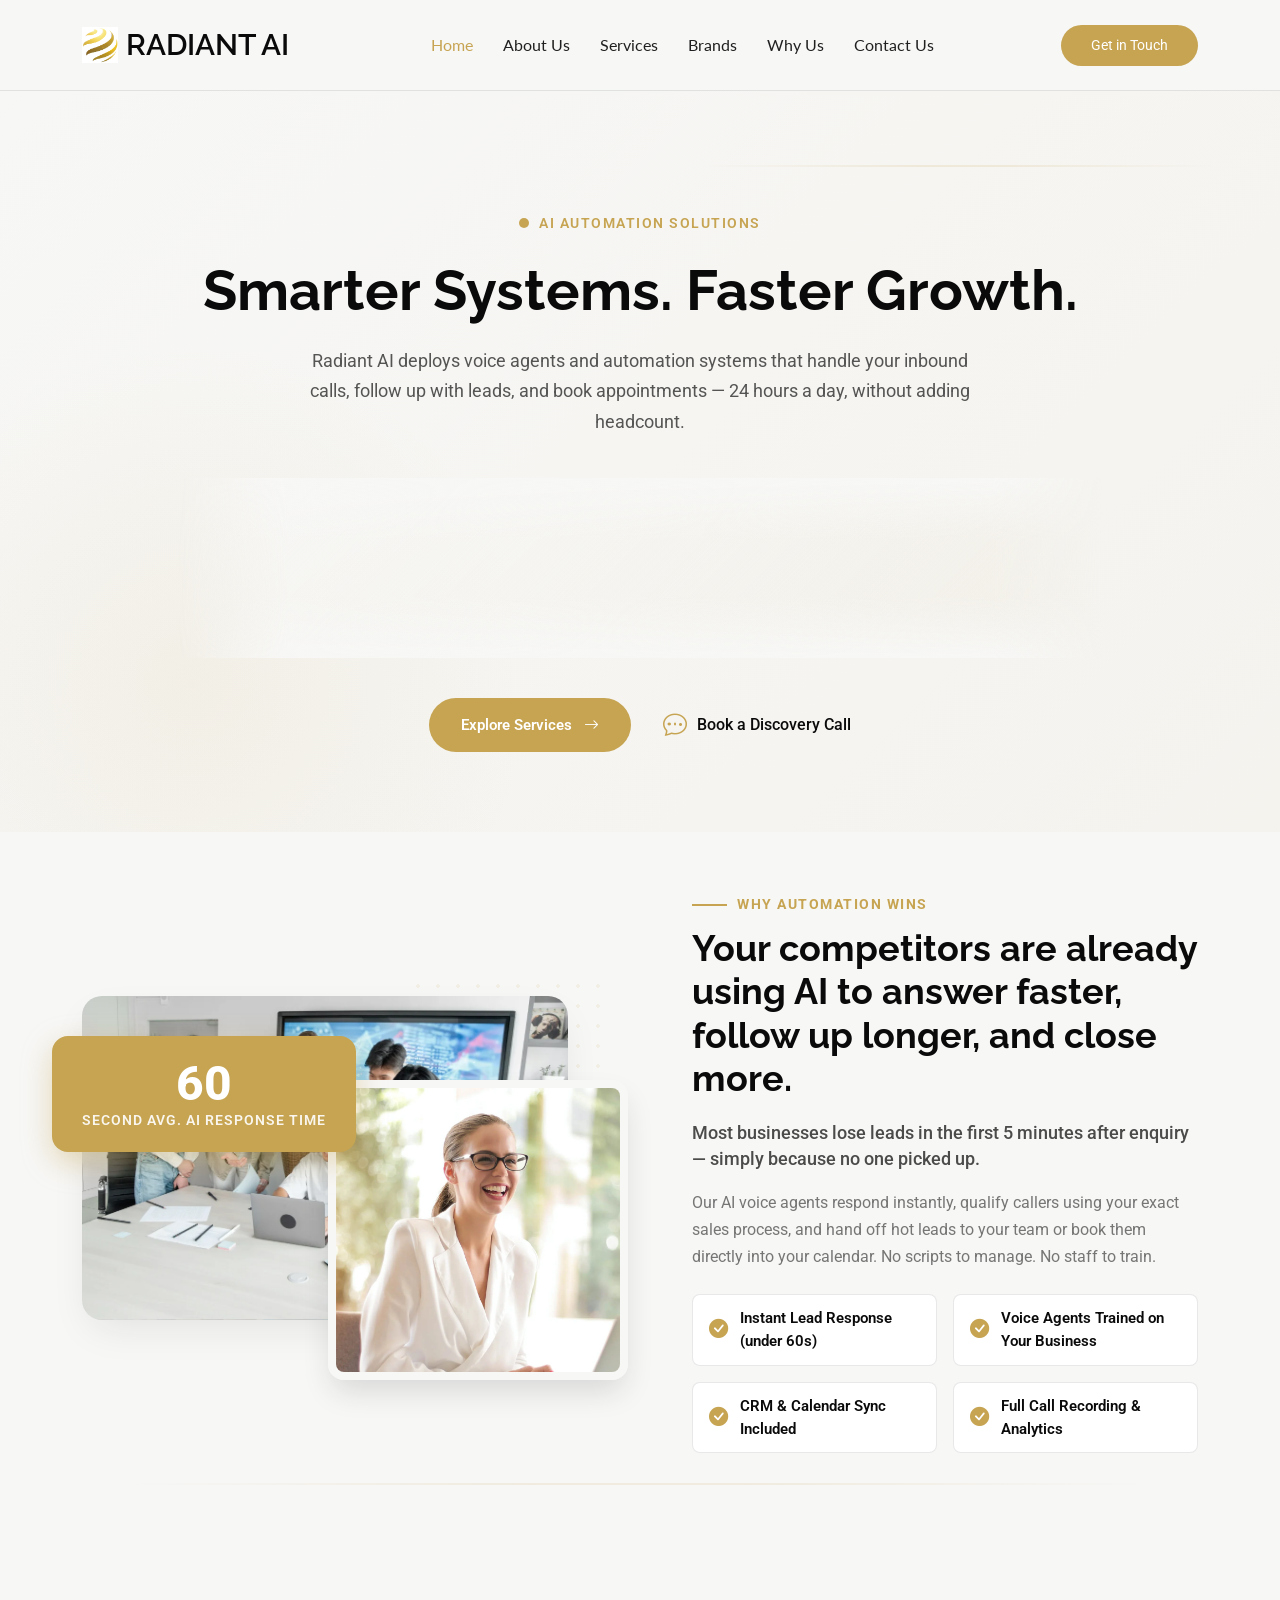
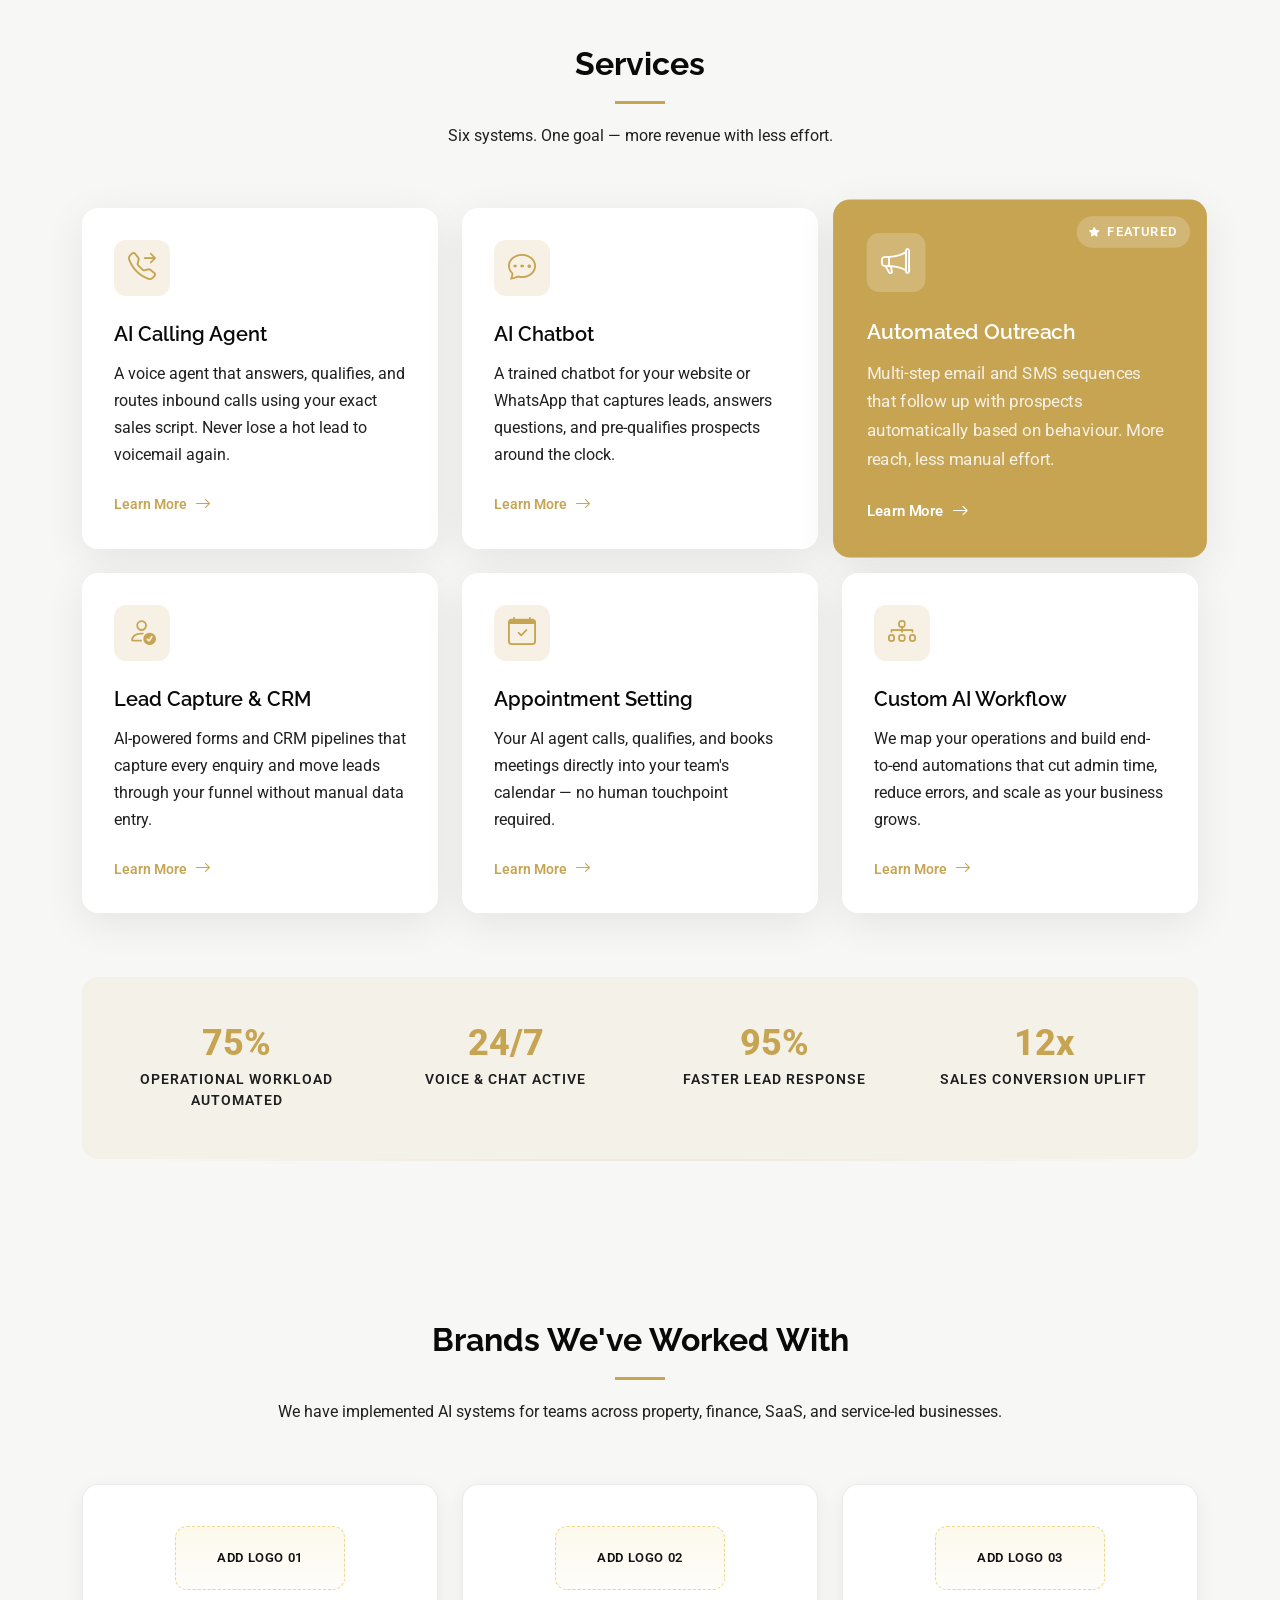
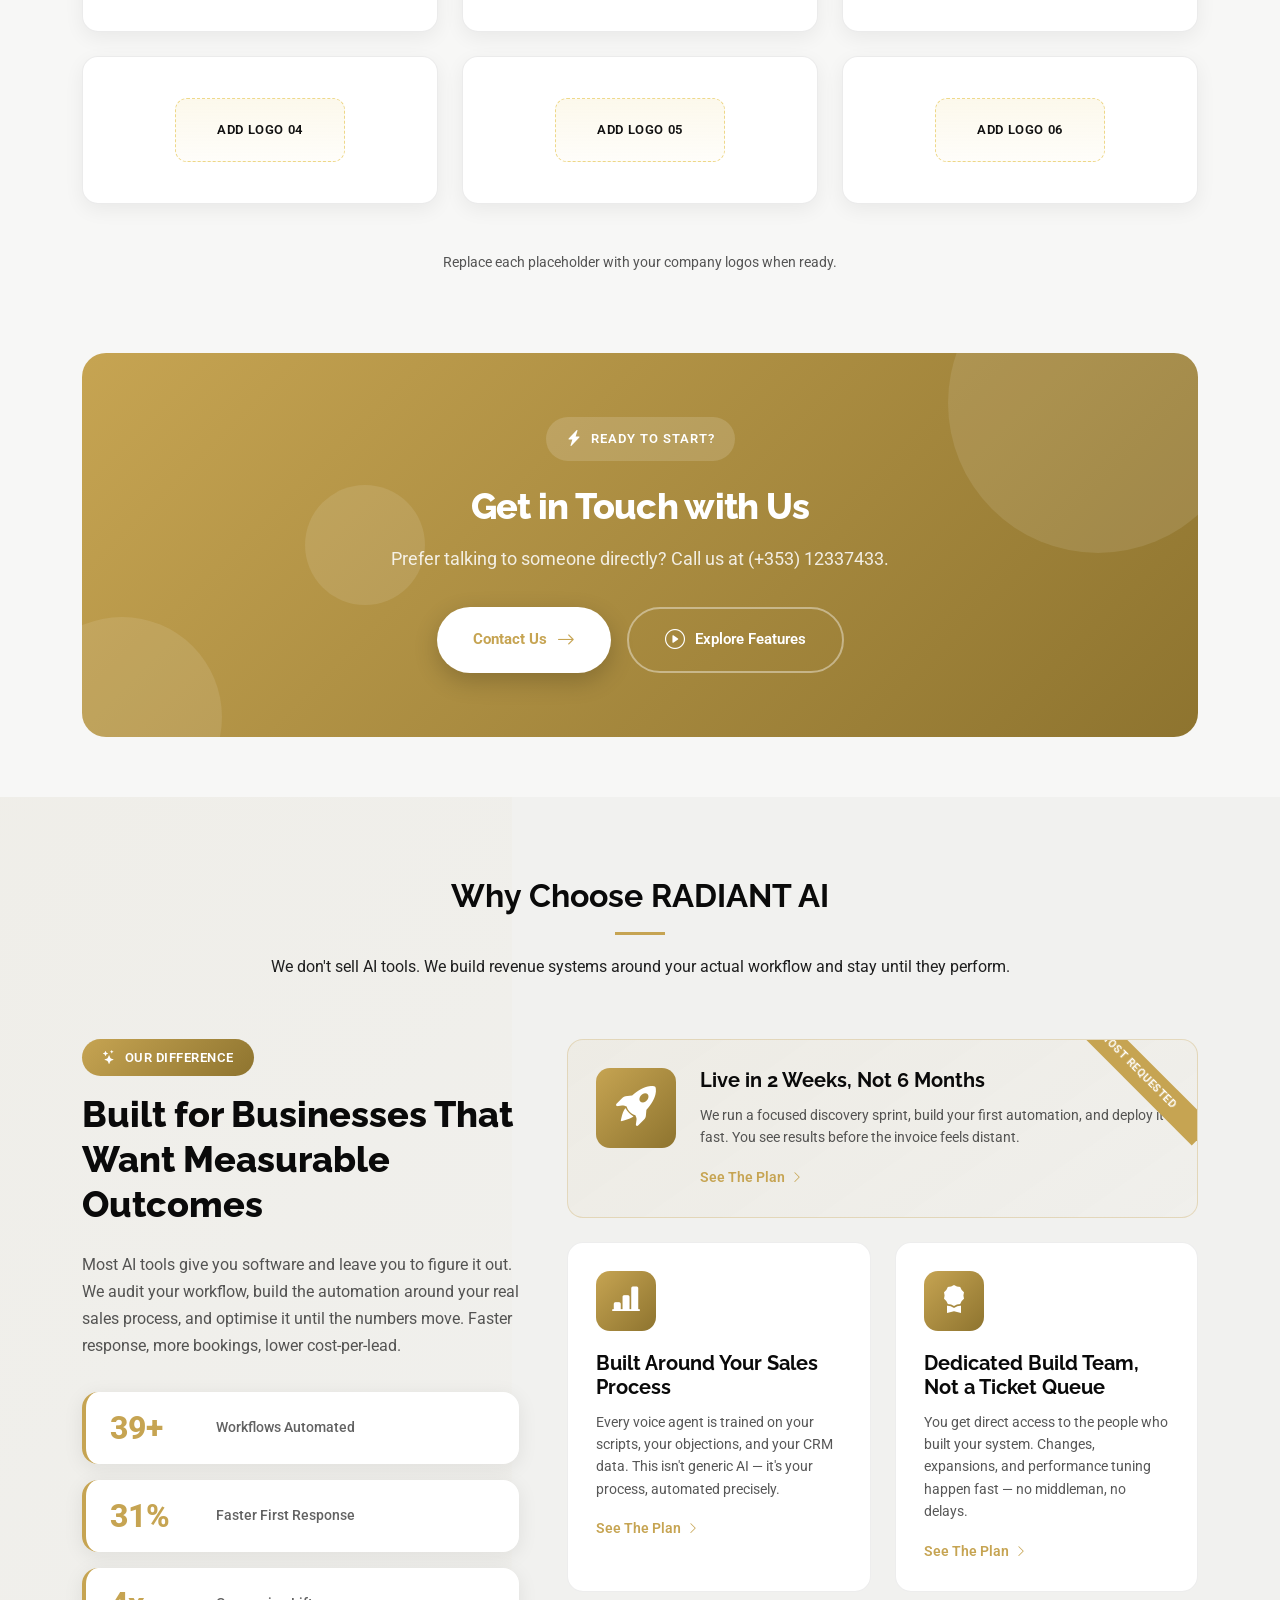
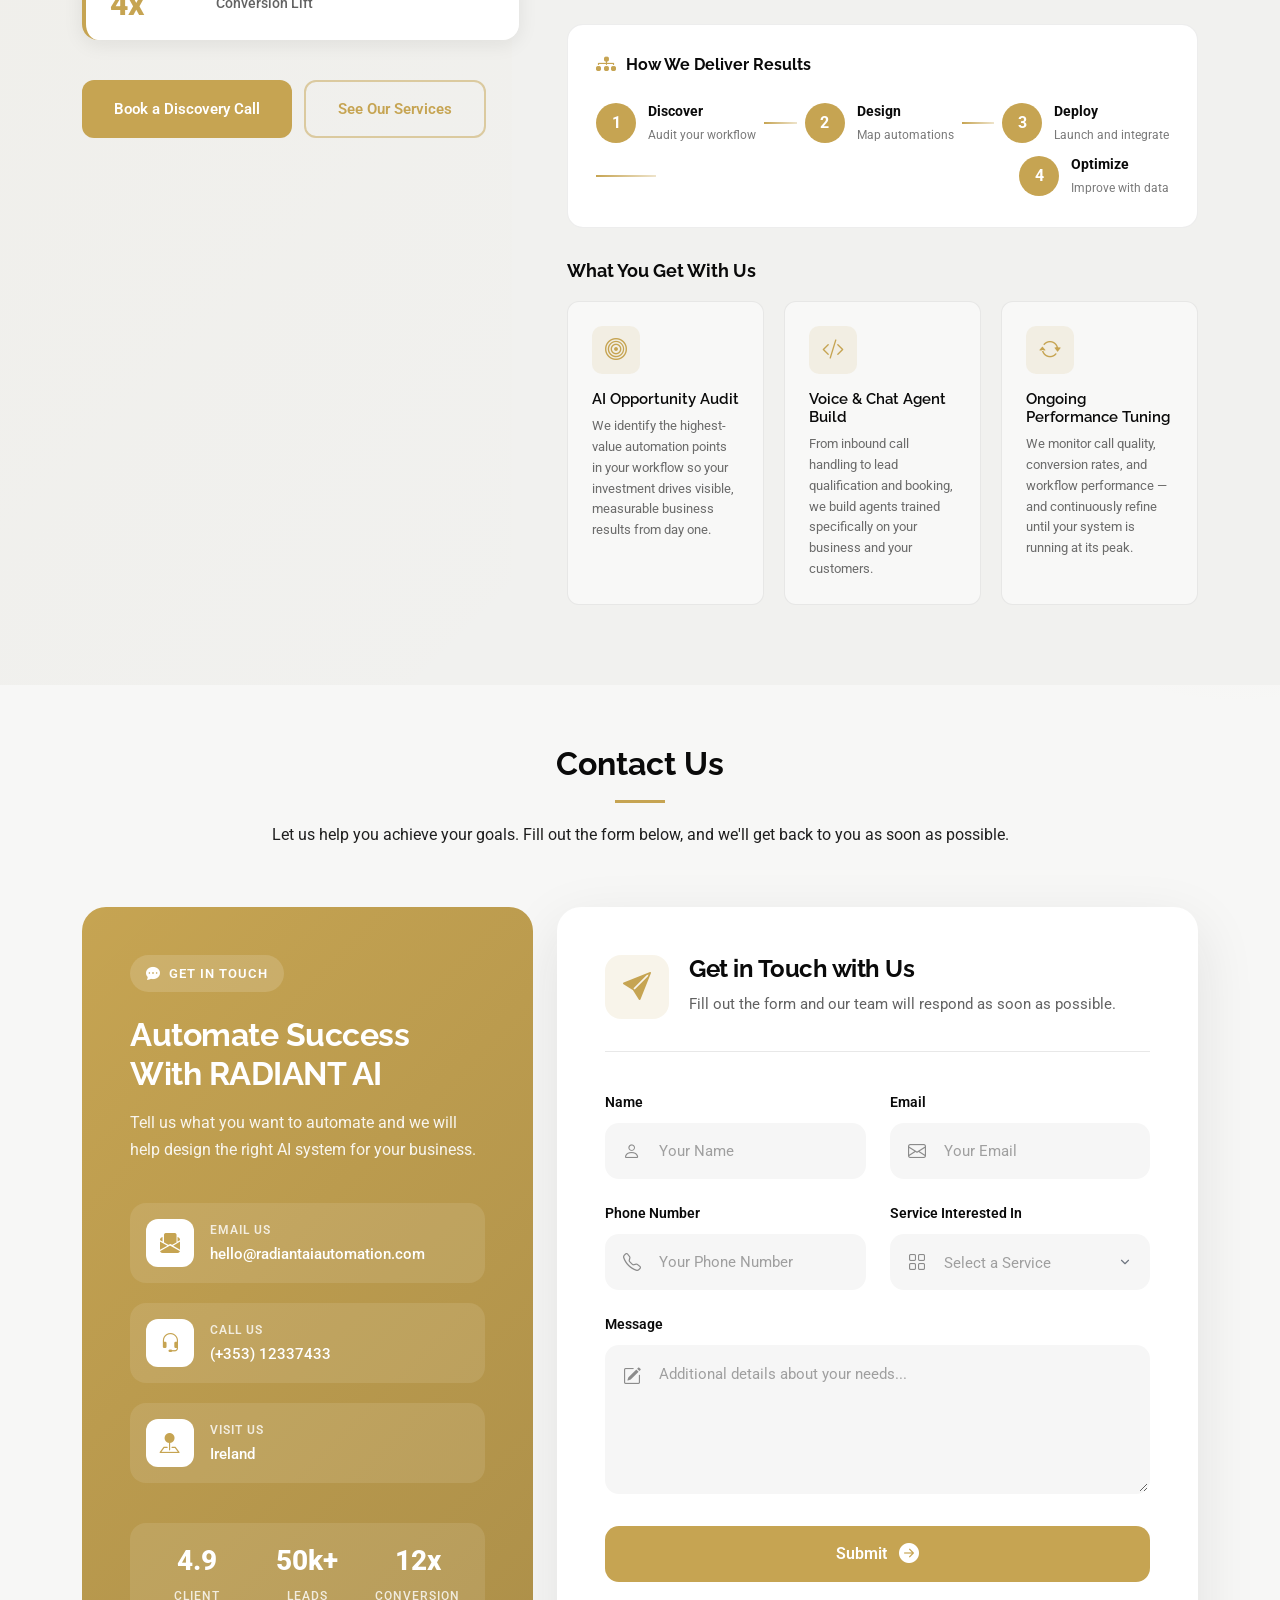
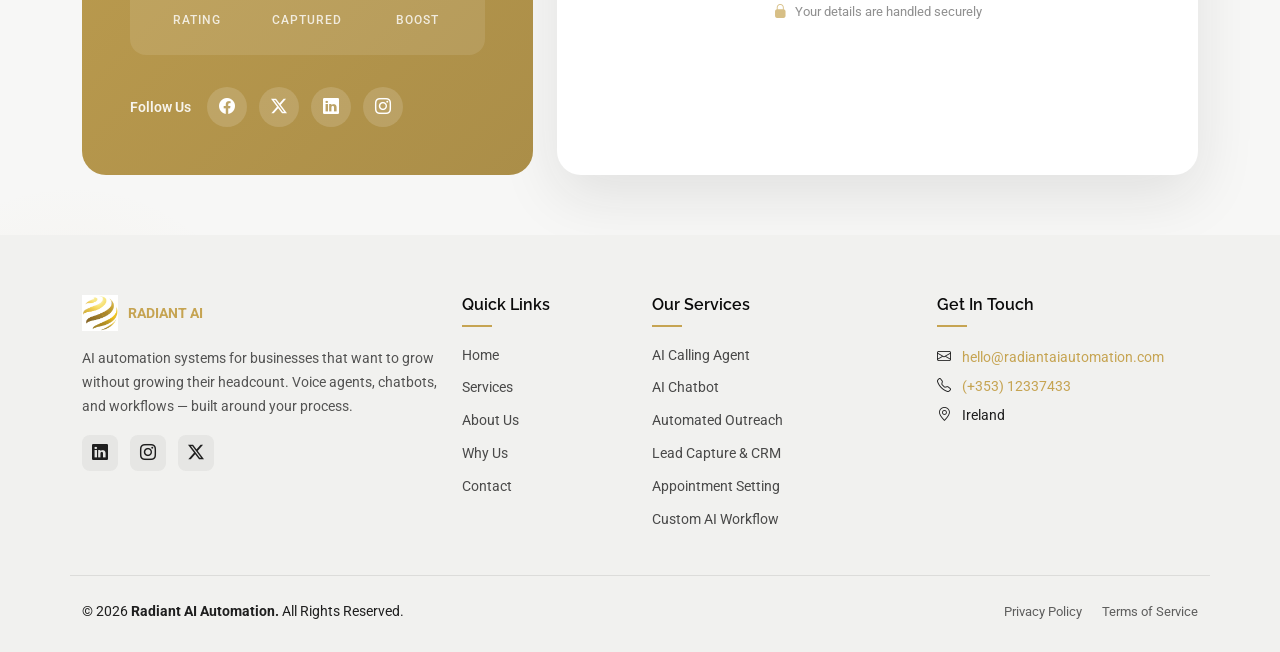
==== commit 72e4fe7c: "feat: add hero waveform animation and enhance UI with new styles and content updates - Implemented a" ====
--- a/index.html
+++ b/index.html
@@ -26,6 +26,169 @@
 
   <!-- Main CSS File -->
   <link href="assets/css/main.css" rel="stylesheet">
+
+  <style>
+    :root {
+      --accent-color-rgb: 230, 197, 80;
+    }
+
+    .service-card:hover .icon-wrapper i {
+      animation: icon-bounce 0.5s cubic-bezier(0.36, 0.07, 0.19, 0.97);
+    }
+
+    @keyframes icon-bounce {
+      0%,
+      100% {
+        transform: translateY(0);
+      }
+
+      30% {
+        transform: translateY(-6px);
+      }
+
+      60% {
+        transform: translateY(-2px);
+      }
+    }
+
+    .feature-box:hover .feature-icon i {
+      animation: icon-spin-once 0.6s ease-in-out;
+    }
+
+    @keyframes icon-spin-once {
+      0% {
+        transform: rotate(0deg) scale(1);
+      }
+
+      50% {
+        transform: rotate(20deg) scale(1.2);
+      }
+
+      100% {
+        transform: rotate(0deg) scale(1);
+      }
+    }
+
+    .stat-value {
+      transition: color 0.3s ease;
+    }
+
+    .stat-card:hover .stat-value {
+      color: var(--accent-color);
+      text-shadow: 0 0 18px rgba(var(--accent-color-rgb), 0.25);
+    }
+
+    .service-card {
+      transition: transform 0.3s cubic-bezier(0.34, 1.56, 0.64, 1),
+        box-shadow 0.3s ease;
+    }
+
+    .service-card:hover {
+      transform: translateY(-6px);
+      box-shadow: 0 16px 40px rgba(0, 0, 0, 0.10);
+    }
+
+    .capability-card {
+      border-left: 3px solid transparent;
+      transition: border-color 0.3s ease, transform 0.3s ease;
+    }
+
+    .capability-card:hover {
+      border-left-color: var(--accent-color);
+      transform: translateX(4px);
+    }
+
+    .step-marker {
+      transition: transform 0.3s cubic-bezier(0.34, 1.56, 0.64, 1),
+        background-color 0.3s ease;
+    }
+
+    .timeline-step:hover .step-marker {
+      transform: scale(1.25);
+      background-color: var(--accent-color);
+      color: #fff;
+    }
+
+    .hero,
+    .about,
+    .services,
+    .why-us {
+      position: relative;
+    }
+
+    .hero::after,
+    .about::after,
+    .services::after {
+      content: '';
+      display: block;
+      height: 2px;
+      background: linear-gradient(
+        90deg,
+        transparent 0%,
+        var(--accent-color) 40%,
+        var(--accent-color) 60%,
+        transparent 100%
+      );
+      opacity: 0.15;
+      margin: 0 10%;
+    }
+
+    .brand-logo-card {
+      background: #fff;
+      border-radius: 16px;
+      border: 1px solid rgba(0, 0, 0, 0.08);
+      min-height: 148px;
+      display: flex;
+      align-items: center;
+      justify-content: center;
+      padding: 26px;
+      transition: transform 0.3s cubic-bezier(0.34, 1.56, 0.64, 1),
+        box-shadow 0.3s ease,
+        border-color 0.3s ease;
+      box-shadow: 0 6px 20px rgba(0, 0, 0, 0.06);
+    }
+
+    .brand-logo-card:hover {
+      transform: translateY(-5px);
+      border-color: rgba(var(--accent-color-rgb), 0.5);
+      box-shadow: 0 14px 34px rgba(0, 0, 0, 0.12);
+    }
+
+    .brand-logo-slot {
+      width: 100%;
+      max-width: 170px;
+      height: 64px;
+      border: 1px dashed rgba(var(--accent-color-rgb), 0.65);
+      border-radius: 12px;
+      display: flex;
+      align-items: center;
+      justify-content: center;
+      color: #111;
+      font-size: 13px;
+      font-weight: 600;
+      letter-spacing: 0.05em;
+      text-transform: uppercase;
+      background: linear-gradient(180deg, rgba(var(--accent-color-rgb), 0.11) 0%, rgba(var(--accent-color-rgb), 0.03) 100%);
+    }
+
+    .brands-note {
+      margin-top: 12px;
+      font-size: 14px;
+      color: rgba(0, 0, 0, 0.66);
+    }
+
+    @media (prefers-reduced-motion: reduce) {
+      .service-card,
+      .capability-card,
+      .step-marker,
+      .stat-value,
+      .service-card:hover .icon-wrapper i,
+      .feature-box:hover .feature-icon i {
+        animation: none !important;
+        transition: none !important;
+      }
+    }
+  </style>
 
   <!-- =======================================================
   * Template Name: Orbit
@@ -50,8 +213,10 @@
       <nav id="navmenu" class="navmenu">
         <ul>
           <li><a href="#hero" class="active">Home</a></li>
+          <li><a href="#about">About Us</a></li>
           <li><a href="#services">Services</a></li>
-          <li><a href="#about">About Us</a></li>
+          <li><a href="#portfolio">Brands</a></li>
+          <li><a href="#why-us">Why Us</a></li>
           <li><a href="#contact">Contact Us</a></li>
         </ul>
         <i class="mobile-nav-toggle d-xl-none bi bi-list"></i>
@@ -78,50 +243,12 @@
                 <span class="tag-text">AI Automation Solutions</span>
               </div>
 
-              <h1 class="hero-headline" data-aos="fade-up" data-aos-delay="300">Automate Success. Accelerate Profits.</h1>
-
-              <p class="hero-text" data-aos="fade-up" data-aos-delay="350">Revolutionize your workflow with cutting-edge AI solutions that capture leads, engage customers, and scale your operations around the clock.</p>
-
-              <div class="stats-grid" data-aos="fade-up" data-aos-delay="400">
-                <div class="stat-card stat-card-primary" data-aos="zoom-in" data-aos-delay="450">
-                  <div class="stat-icon-wrap">
-                    <i class="bi bi-people-fill"></i>
-                  </div>
-                  <div class="stat-info">
-                    <span class="stat-value">50k+</span>
-                    <span class="stat-title">Leads Captured via AI</span>
-                  </div>
-                </div>
-
-                <div class="stat-card" data-aos="zoom-in" data-aos-delay="500">
-                  <div class="stat-icon-wrap">
-                    <i class="bi bi-heart"></i>
-                  </div>
-                  <div class="stat-info">
-                    <span class="stat-value">4.9</span>
-                    <span class="stat-title">Client Satisfaction</span>
-                  </div>
-                </div>
-
-                <div class="stat-card" data-aos="zoom-in" data-aos-delay="550">
-                  <div class="stat-icon-wrap">
-                    <i class="bi bi-gear"></i>
-                  </div>
-                  <div class="stat-info">
-                    <span class="stat-value">75%</span>
-                    <span class="stat-title">Operational Workload Automated</span>
-                  </div>
-                </div>
-
-                <div class="stat-card stat-card-accent" data-aos="zoom-in" data-aos-delay="600">
-                  <div class="stat-icon-wrap">
-                    <i class="bi bi-headset"></i>
-                  </div>
-                  <div class="stat-info">
-                    <span class="stat-value">24/7</span>
-                    <span class="stat-title">AI Chat &amp; Voice Availability</span>
-                  </div>
-                </div>
+              <h1 class="hero-headline" data-aos="fade-up" data-aos-delay="300">Smarter Systems. Faster Growth.</h1>
+
+              <p class="hero-text" data-aos="fade-up" data-aos-delay="350">Radiant AI deploys voice agents and automation systems that handle your inbound calls, follow up with leads, and book appointments — 24 hours a day, without adding headcount.</p>
+
+              <div class="hero-waveform" data-aos="fade-up" data-aos-delay="400" aria-hidden="true">
+                <canvas id="hero-waveform-canvas" class="hero-waveform-canvas"></canvas>
               </div>
 
               <div class="hero-cta" data-aos="fade-up" data-aos-delay="650">
@@ -131,7 +258,7 @@
                 </a>
                 <a href="#contact" class="cta-link">
                   <i class="bi bi-chat-dots"></i>
-                  <span>Contact Us</span>
+                  <span>Book a Discovery Call</span>
                 </a>
               </div>
             </div>
@@ -159,8 +286,8 @@
                 <img src="assets/img/about/about-square-3.webp" alt="Detail shot" class="img-fluid">
               </div>
               <div class="experience-badge">
-                <span class="years purecounter" data-purecounter-start="0" data-purecounter-end="95" data-purecounter-duration="1">95</span>
-                <span class="text">Faster Client<br>Response Time</span>
+                <span class="years purecounter" data-purecounter-start="0" data-purecounter-end="60" data-purecounter-duration="1">60</span>
+                <span class="text">Second Avg. AI Response Time</span>
               </div>
               <div class="shape-pattern"></div>
             </div>
@@ -168,31 +295,31 @@
 
           <div class="col-xl-6 aos-init aos-animate" data-aos="fade-left" data-aos-delay="300">
             <div class="about-content">
-              <div class="section-subtitle">Focus On What Matters</div>
-              <h2>AI wont replace you, people using AI will.</h2>
+              <div class="section-subtitle">Why Automation Wins</div>
+              <h2>Your competitors are already using AI to answer faster, follow up longer, and close more.</h2>
               <p class="lead-text">
-                Transform how you manage leads, clients, and deals with smarter, automated processes.
+                Most businesses lose leads in the first 5 minutes after enquiry — simply because no one picked up.
               </p>
               <p class="mb-4 description">
-                Let automation handle repetitive operations while your team focuses on growth, relationships, and closing more opportunities.
+                Our AI voice agents respond instantly, qualify callers using your exact sales process, and hand off hot leads to your team or book them directly into your calendar. No scripts to manage. No staff to train.
               </p>
 
               <div class="features-grid">
                 <div class="feature-card">
                   <i class="bi bi-check-circle-fill"></i>
-                  <span>Automate Repetitive Tasks</span>
+                  <span>Instant Lead Response (under 60s)</span>
                 </div>
                 <div class="feature-card">
                   <i class="bi bi-check-circle-fill"></i>
-                  <span>Cut Operational Costs</span>
+                  <span>Voice Agents Trained on Your Business</span>
                 </div>
                 <div class="feature-card">
                   <i class="bi bi-check-circle-fill"></i>
-                  <span>Boost Lead Conversion</span>
+                  <span>CRM &amp; Calendar Sync Included</span>
                 </div>
                 <div class="feature-card">
                   <i class="bi bi-check-circle-fill"></i>
-                  <span>Focus on What Matters</span>
+                  <span>Full Call Recording &amp; Analytics</span>
                 </div>
               </div>
 
@@ -241,7 +368,7 @@
       <!-- Section Title -->
       <div class="container section-title" data-aos="fade-up">
         <h2>Services</h2>
-        <p>The Future is Automated. Make It Yours Today.</p>
+        <p>Six systems. One goal — more revenue with less effort.</p>
       </div><!-- End Section Title -->
 
       <div class="container" data-aos="fade-up" data-aos-delay="100">
@@ -255,7 +382,7 @@
                 <i class="bi bi-telephone-forward"></i>
               </div>
               <h3>AI Calling Agent</h3>
-              <p>Never miss a lead.</p>
+              <p>A voice agent that answers, qualifies, and routes inbound calls using your exact sales script. Never lose a hot lead to voicemail again.</p>
               <a href="#contact" class="service-link">
                 <span>Learn More</span>
                 <i class="bi bi-arrow-right"></i>
@@ -270,7 +397,7 @@
                 <i class="bi bi-chat-dots"></i>
               </div>
               <h3>AI Chatbot</h3>
-              <p>Engage instantly. Save time.</p>
+              <p>A trained chatbot for your website or WhatsApp that captures leads, answers questions, and pre-qualifies prospects around the clock.</p>
               <a href="#contact" class="service-link">
                 <span>Learn More</span>
                 <i class="bi bi-arrow-right"></i>
@@ -289,7 +416,7 @@
                 <i class="bi bi-megaphone"></i>
               </div>
               <h3>Automated Outreach</h3>
-              <p>Reach more. Close faster.</p>
+              <p>Multi-step email and SMS sequences that follow up with prospects automatically based on behaviour. More reach, less manual effort.</p>
               <a href="#contact" class="service-link">
                 <span>Learn More</span>
                 <i class="bi bi-arrow-right"></i>
@@ -304,7 +431,7 @@
                 <i class="bi bi-person-check"></i>
               </div>
               <h3>Lead Capture &amp; CRM</h3>
-              <p>Capture leads. Drive sales.</p>
+              <p>AI-powered forms and CRM pipelines that capture every enquiry and move leads through your funnel without manual data entry.</p>
               <a href="#contact" class="service-link">
                 <span>Learn More</span>
                 <i class="bi bi-arrow-right"></i>
@@ -319,7 +446,7 @@
                 <i class="bi bi-calendar-check"></i>
               </div>
               <h3>Appointment Setting</h3>
-              <p>Effortless scheduling. Always on.</p>
+              <p>Your AI agent calls, qualifies, and books meetings directly into your team's calendar — no human touchpoint required.</p>
               <a href="#contact" class="service-link">
                 <span>Learn More</span>
                 <i class="bi bi-arrow-right"></i>
@@ -334,7 +461,7 @@
                 <i class="bi bi-diagram-3"></i>
               </div>
               <h3>Custom AI Workflow</h3>
-              <p>Streamline work. Scale fast.</p>
+              <p>We map your operations and build end-to-end automations that cut admin time, reduce errors, and scale as your business grows.</p>
               <a href="#contact" class="service-link">
                 <span>Learn More</span>
                 <i class="bi bi-arrow-right"></i>
@@ -356,19 +483,19 @@
             <div class="col-6 col-md-3">
               <div class="stat-item">
                 <span class="stat-number">24/7</span>
-                <span class="stat-label">AI Chat &amp; Voice Availability</span>
+                <span class="stat-label">Voice &amp; Chat Active</span>
               </div>
             </div>
             <div class="col-6 col-md-3">
               <div class="stat-item">
                 <span class="stat-number">95%</span>
-                <span class="stat-label">Faster Client Response Time</span>
+                <span class="stat-label">Faster Lead Response</span>
               </div>
             </div>
             <div class="col-6 col-md-3">
               <div class="stat-item">
                 <span class="stat-number">12x</span>
-                <span class="stat-label">Sales Funnel Conversion Boost</span>
+                <span class="stat-label">Sales Conversion Uplift</span>
               </div>
             </div>
           </div>
@@ -383,14 +510,47 @@
 
       <!-- Section Title -->
       <div class="container section-title" data-aos="fade-up">
-        <h2>Trusted by Leading Brands Around the World</h2>
-        <p>Click on any logo to visit the client's site and experience the AI in action.</p>
+        <h2>Brands We've Worked With</h2>
+        <p>We have implemented AI systems for teams across property, finance, SaaS, and service-led businesses.</p>
       </div>
       <!-- End Section Title -->
 
       <div class="container" data-aos="fade-up" data-aos-delay="100">
 
-      <!-- Add portfolio code here -->
+      <div class="row g-4 mb-5">
+        <div class="col-lg-4 col-md-6">
+          <div class="brand-logo-card" data-aos="zoom-in" data-aos-delay="120">
+            <div class="brand-logo-slot">Add Logo 01</div>
+          </div>
+        </div>
+        <div class="col-lg-4 col-md-6">
+          <div class="brand-logo-card" data-aos="zoom-in" data-aos-delay="170">
+            <div class="brand-logo-slot">Add Logo 02</div>
+          </div>
+        </div>
+        <div class="col-lg-4 col-md-6">
+          <div class="brand-logo-card" data-aos="zoom-in" data-aos-delay="220">
+            <div class="brand-logo-slot">Add Logo 03</div>
+          </div>
+        </div>
+        <div class="col-lg-4 col-md-6">
+          <div class="brand-logo-card" data-aos="zoom-in" data-aos-delay="270">
+            <div class="brand-logo-slot">Add Logo 04</div>
+          </div>
+        </div>
+        <div class="col-lg-4 col-md-6">
+          <div class="brand-logo-card" data-aos="zoom-in" data-aos-delay="320">
+            <div class="brand-logo-slot">Add Logo 05</div>
+          </div>
+        </div>
+        <div class="col-lg-4 col-md-6">
+          <div class="brand-logo-card" data-aos="zoom-in" data-aos-delay="370">
+            <div class="brand-logo-slot">Add Logo 06</div>
+          </div>
+        </div>
+      </div>
+
+      <p class="brands-note text-center" data-aos="fade-up" data-aos-delay="420">Replace each placeholder with your company logos when ready.</p>
 
         <div class="cta-section" data-aos="zoom-in" data-aos-delay="300">
           <div class="cta-content">
@@ -420,7 +580,7 @@
       <!-- Section Title -->
       <div class="container section-title" data-aos="fade-up">
         <h2>Why Choose RADIANT AI</h2>
-        <p>We build practical AI systems that reduce repetitive work, improve response speed, and help you convert more leads.</p>
+        <p>We don't sell AI tools. We build revenue systems around your actual workflow and stay until they perform.</p>
       </div><!-- End Section Title -->
 
       <div class="container" data-aos="fade-up" data-aos-delay="100">
@@ -432,7 +592,7 @@
                 <span class="section-badge"><i class="bi bi-stars"></i> Our Difference</span>
               </div>
               <h2>Built for Businesses That Want Measurable Outcomes</h2>
-              <p class="description">From first contact to closed deal, we design automation around your real workflow. No unnecessary complexity, just systems that save time and improve performance from day one.</p>
+              <p class="description">Most AI tools give you software and leave you to figure it out. We audit your workflow, build the automation around your real sales process, and optimise it until the numbers move. Faster response, more bookings, lower cost-per-lead.</p>
 
               <div class="stat-cards">
                 <div class="stat-card" data-aos="zoom-in" data-aos-delay="300">
@@ -457,7 +617,7 @@
 
               <div class="action-buttons">
                 <a href="#contact" class="btn-main">Book a Discovery Call</a>
-                <a href="#services" class="btn-outline">See Features</a>
+                <a href="#services" class="btn-outline">See Our Services</a>
               </div>
             </div>
           </div>
@@ -470,8 +630,8 @@
                   <i class="bi bi-rocket-takeoff-fill"></i>
                 </div>
                 <div class="feature-content">
-                  <h4>Go Live in Weeks, Not Months</h4>
-                  <p>We deploy focused automation quickly so you start seeing operational and revenue impact without long delivery cycles.</p>
+                  <h4>Live in 2 Weeks, Not 6 Months</h4>
+                  <p>We run a focused discovery sprint, build your first automation, and deploy it fast. You see results before the invoice feels distant.</p>
                   <a href="#contact" class="feature-link">See The Plan <i class="bi bi-chevron-right"></i></a>
                 </div>
               </div><!-- End Feature Box -->
@@ -481,8 +641,8 @@
                   <i class="bi bi-bar-chart-line-fill"></i>
                 </div>
                 <div class="feature-content">
-                  <h4>Conversion-Focused Automation</h4>
-                  <p>Every workflow is designed to move leads forward, reduce drop-off, and make follow-up consistent across channels.</p>
+                  <h4>Built Around Your Sales Process</h4>
+                  <p>Every voice agent is trained on your scripts, your objections, and your CRM data. This isn't generic AI — it's your process, automated precisely.</p>
                   <a href="#contact" class="feature-link">See The Plan <i class="bi bi-chevron-right"></i></a>
                 </div>
               </div><!-- End Feature Box -->
@@ -492,8 +652,8 @@
                   <i class="bi bi-award-fill"></i>
                 </div>
                 <div class="feature-content">
-                  <h4>Hands-On Expert Support</h4>
-                  <p>You get direct access to the build team for updates, tuning, and strategic guidance as your business scales.</p>
+                  <h4>Dedicated Build Team, Not a Ticket Queue</h4>
+                  <p>You get direct access to the people who built your system. Changes, expansions, and performance tuning happen fast — no middleman, no delays.</p>
                   <a href="#contact" class="feature-link">See The Plan <i class="bi bi-chevron-right"></i></a>
                 </div>
               </div><!-- End Feature Box -->
@@ -543,22 +703,22 @@
                   <div class="capability-icon">
                     <i class="bi bi-bullseye"></i>
                   </div>
-                  <h6>AI Opportunity Mapping</h6>
-                  <p>We identify the highest-value automation points so your investment drives visible business results.</p>
+                  <h6>AI Opportunity Audit</h6>
+                  <p>We identify the highest-value automation points in your workflow so your investment drives visible, measurable business results from day one.</p>
                 </div>
                 <div class="capability-card">
                   <div class="capability-icon">
                     <i class="bi bi-code-slash"></i>
                   </div>
-                  <h6>Custom Workflow Automation</h6>
-                  <p>From lead capture to follow-up and booking, we tailor automations to match how your team already works.</p>
+                  <h6>Voice &amp; Chat Agent Build</h6>
+                  <p>From inbound call handling to lead qualification and booking, we build agents trained specifically on your business and your customers.</p>
                 </div>
                 <div class="capability-card">
                   <div class="capability-icon">
                     <i class="bi bi-arrow-repeat"></i>
                   </div>
-                  <h6>Ongoing Optimization</h6>
-                  <p>We monitor performance and continuously refine flows so your system gets better as volume grows.</p>
+                  <h6>Ongoing Performance Tuning</h6>
+                  <p>We monitor call quality, conversion rates, and workflow performance — and continuously refine until your system is running at its peak.</p>
                 </div>
               </div>
             </div>
@@ -757,102 +917,79 @@
   </main>
 
   <footer id="footer" class="footer light-background">
-
     <div class="container footer-top">
       <div class="row gy-4">
-        <div class="col-lg-3 col-md-6 footer-info">
-          <a href="index.html" class="logo d-flex align-items-center mb-4">
-            <span class="sitename">Orbit</span>
+        <div class="col-lg-4 col-md-6 footer-about">
+          <a href="index.html" class="logo d-flex align-items-center mb-3">
+            <img src="assets/img/RAI_Logo.png" alt="Radiant AI Logo" style="height:36px; margin-right:10px;">
+            <span class="sitename" style="font-weight:700;">RADIANT AI</span>
           </a>
-          <p>Lorem ipsum dolor sit amet, consectetur adipiscing elit. Ut elit tellus, luctus nec ullamcorper mattis, pulvinar dapibus leo.</p>
-
-          <div class="social-links d-flex mt-4">
-            <a href="#" aria-label="Twitter"><i class="bi bi-twitter-x"></i></a>
-            <a href="#" aria-label="Facebook"><i class="bi bi-facebook"></i></a>
+          <p style="font-size:14px; opacity:0.75; line-height:1.7;">
+            AI automation systems for businesses that want to grow without growing their headcount. Voice agents, chatbots, and workflows — built around your process.
+          </p>
+          <div class="social-links d-flex mt-3">
+            <a href="#" aria-label="LinkedIn"><i class="bi bi-linkedin"></i></a>
             <a href="#" aria-label="Instagram"><i class="bi bi-instagram"></i></a>
-            <a href="#" aria-label="TikTok"><i class="bi bi-tiktok"></i></a>
-            <a href="#" aria-label="Pinterest"><i class="bi bi-pinterest"></i></a>
+            <a href="#" aria-label="Twitter / X"><i class="bi bi-twitter-x"></i></a>
           </div>
         </div>
 
         <div class="col-lg-2 col-md-6 footer-links">
-          <h4>Shop</h4>
+          <h4>Quick Links</h4>
           <ul>
-            <li><a href="category.html">New Arrivals</a></li>
-            <li><a href="category.html">Best Sellers</a></li>
-            <li><a href="category.html">Sale Items</a></li>
-            <li><a href="category.html">Men's Collection</a></li>
-            <li><a href="category.html">Women's Collection</a></li>
-            <li><a href="category.html">Accessories</a></li>
+            <li><a href="#hero">Home</a></li>
+            <li><a href="#services">Services</a></li>
+            <li><a href="#about">About Us</a></li>
+            <li><a href="#why-us">Why Us</a></li>
+            <li><a href="#contact">Contact</a></li>
           </ul>
         </div>
 
-        <div class="col-lg-2 col-md-6 footer-links">
-          <h4>Customer Service</h4>
+        <div class="col-lg-3 col-md-6 footer-links">
+          <h4>Our Services</h4>
           <ul>
-            <li><a href="contact.html">Contact Us</a></li>
-            <li><a href="faq.html">FAQs</a></li>
-            <li><a href="shiping-info.html">Shipping &amp; Returns</a></li>
-            <li><a href="#">Size Guide</a></li>
-            <li><a href="account.html">Track Order</a></li>
-            <li><a href="#">Gift Cards</a></li>
+            <li><a href="#services">AI Calling Agent</a></li>
+            <li><a href="#services">AI Chatbot</a></li>
+            <li><a href="#services">Automated Outreach</a></li>
+            <li><a href="#services">Lead Capture & CRM</a></li>
+            <li><a href="#services">Appointment Setting</a></li>
+            <li><a href="#services">Custom AI Workflow</a></li>
           </ul>
         </div>
 
-        <div class="col-lg-2 col-md-6 footer-links">
-          <h4>Company</h4>
-          <ul>
-            <li><a href="about.html">About Us</a></li>
-            <li><a href="about.html">Careers</a></li>
-            <li><a href="blog.html">Blog</a></li>
-            <li><a href="about.html">Sustainability</a></li>
-            <li><a href="about.html">Affiliate Program</a></li>
-            <li><a href="about.html">Store Locator</a></li>
-          </ul>
-        </div>
-
-        <div class="col-lg-3 col-md-6">
-          <div class="footer-newsletter">
-            <h4>Stay Updated</h4>
-            <p>Subscribe to our newsletter for exclusive offers, new arrivals, and fashion tips.</p>
-            <form action="forms/newsletter.php" method="post" class="php-email-form">
-              <div class="position-relative">
-                <input type="email" name="email" placeholder="Your Email" required="">
-                <button type="submit" class="btn-subscribe"><i class="bi bi-arrow-right"></i></button>
-              </div>
-              <div class="loading">Loading</div>
-              <div class="error-message"></div>
-              <div class="sent-message">Your subscription request has been sent. Thank you!</div>
-            </form>
-          </div>
+        <div class="col-lg-3 col-md-6 footer-contact">
+          <h4>Get In Touch</h4>
+          <p style="font-size:14px; margin-bottom:8px;">
+            <i class="bi bi-envelope me-2"></i>
+            <a href="mailto:hello@radiantaiautomation.com">hello@radiantaiautomation.com</a>
+          </p>
+          <p style="font-size:14px; margin-bottom:8px;">
+            <i class="bi bi-telephone me-2"></i>
+            <a href="tel:+35312337433">(+353) 12337433</a>
+          </p>
+          <p style="font-size:14px;">
+            <i class="bi bi-geo-alt me-2"></i> Ireland
+          </p>
         </div>
       </div>
     </div>
 
     <div class="container footer-bottom">
-      <div class="row gy-3">
+      <div class="row gy-3 align-items-center">
         <div class="col-md-6 order-2 order-md-1">
-          <div class="copyright">
-            <p>© <span>Copyright</span> <strong class="sitename">Orbit</strong>. All Rights Reserved.</p>
-          </div>
-          <div class="credits">
-            <!-- All the links in the footer should remain intact. -->
-            <!-- You can delete the links only if you've purchased the pro version. -->
-            <!-- Licensing information: https://bootstrapmade.com/license/ -->
-            <!-- Purchase the pro version with working PHP/AJAX contact form: [buy-url] -->
-            Designed by <a href="https://bootstrapmade.com/">BootstrapMade</a> | <a href="https://bootstrapmade.com/tools/">DevTools</a>
-          </div>
-        </div>
-        <div class="col-md-6 order-1 order-md-2">
+          <p class="copyright mb-0">
+            © <span id="footer-year"></span> <strong>Radiant AI Automation.</strong> All Rights Reserved.
+          </p>
+        </div>
+        <div class="col-md-6 order-1 order-md-2 text-md-end">
           <div class="legal-links">
-            <a href="tos.html">Terms of Service</a>
-            <a href="privacy.html">Privacy Policy</a>
-            <a href="privacy.html">Cookies</a>
+            <a href="#">Privacy Policy</a>
+            <a href="#">Terms of Service</a>
           </div>
         </div>
       </div>
     </div>
-
+    <script>document.getElementById('footer-year').textContent = new Date().getFullYear();</script>
   </footer>
 
   <!-- Scroll Top -->
--- a/assets/css/main.css
+++ b/assets/css/main.css
@@ -19,37 +19,49 @@
 
 /* Global Colors - The following color variables are used throughout the website. Updating them here will change the color scheme of the entire website */
 :root { 
-  --background-color: #f1f5f9; /* Background color for the entire website, including individual sections */
-  --default-color: #475569; /* Default color used for the majority of the text content across the entire website */
-  --heading-color: #1e293b; /* Color for headings, subheadings and title throughout the website */
-  --accent-color: #e6c550; /* Accent color that represents your brand on the website. It's used for buttons, links, and other elements that need to stand out */
+  --background-color: #f7f7f6; /* Background color for the entire website, including individual sections */
+  --default-color: #1f1f1f; /* Default color used for the majority of the text content across the entire website */
+  --heading-color: #0a0a0a; /* Color for headings, subheadings and title throughout the website */
+  --accent-color: #c6a452; /* Accent color that represents your brand on the website. It's used for buttons, links, and other elements that need to stand out */
+  --accent-secondary: #8e742f; /* Secondary accent color used for gradients and decorative highlights */
   --surface-color: #ffffff; /* The surface color is used as a background of boxed elements within sections, such as cards, icon boxes, or other elements that require a visual separation from the global background. */
   --contrast-color: #ffffff; /* Contrast color for text, ensuring readability against backgrounds of accent, heading, or default colors. */
+  --error-color: #9f2f3b; /* Error state color for forms and alerts */
+  --success-color: #2f6a43; /* Success state color for forms and confirmations */
+  --warning-color: #a77013; /* Warning state color for notices and badges */
+  --notice-color: #8e742f; /* Notice/info state color for supporting callouts */
+  --danger-color: #dc2626; /* Restriction/critical state color */
+  --shadow-color: #111111; /* Shared shadow tone for layered components */
+  --overlay-color-dark: rgba(7, 7, 7, 0.8); /* Overlay used behind mobile navigation and modal-like surfaces */
 }
 
 /* Nav Menu Colors - The following color variables are used specifically for the navigation menu. They are separate from the global colors to allow for more customization options */
 :root {
-  --nav-color: #475569;  /* The default color of the main navmenu links */
-  --nav-hover-color: #e6c550; /* Applied to main navmenu links when they are hovered over or active */
+  --nav-color: #202020;  /* The default color of the main navmenu links */
+  --nav-hover-color: #c6a452; /* Applied to main navmenu links when they are hovered over or active */
   --nav-mobile-background-color: #ffffff; /* Used as the background color for mobile navigation menu */
   --nav-dropdown-background-color: #ffffff; /* Used as the background color for dropdown items that appear when hovering over primary navigation items */
-  --nav-dropdown-color: #475569; /* Used for navigation links of the dropdown items in the navigation menu. */
-  --nav-dropdown-hover-color: #e6c550; /* Similar to --nav-hover-color, this color is applied to dropdown navigation links when they are hovered over. */
+  --nav-dropdown-color: #202020; /* Used for navigation links of the dropdown items in the navigation menu. */
+  --nav-dropdown-hover-color: #c6a452; /* Similar to --nav-hover-color, this color is applied to dropdown navigation links when they are hovered over. */
 }
 
 /* Color Presets - These classes override global colors when applied to any section or element, providing reuse of the sam color scheme. */
 
 .light-background {
-  --background-color: #f9f9f9;
+  --background-color: #f1f1ef;
   --surface-color: #ffffff;
 }
 
 .dark-background {
-  --background-color: #0d131f;
-  --default-color: #ffffff;
+  --background-color: #0a0a0a;
+  --default-color: #ececec;
   --heading-color: #ffffff;
-  --surface-color: #1e293b;
+  --accent-color: #c6a452;
+  --accent-secondary: #e3cc8f;
+  --surface-color: #151515;
   --contrast-color: #ffffff;
+  --shadow-color: #000000;
+  --overlay-color-dark: rgba(0, 0, 0, 0.86);
 }
 
 /* Smooth scroll */
@@ -91,8 +103,8 @@
 ------------------------------*/
 .php-email-form .error-message {
   display: none;
-  background: #df1529;
-  color: #ffffff;
+  background: var(--error-color);
+  color: var(--contrast-color);
   text-align: left;
   padding: 15px;
   margin-bottom: 24px;
@@ -101,8 +113,8 @@
 
 .php-email-form .sent-message {
   display: none;
-  color: #ffffff;
-  background: #059652;
+  color: var(--contrast-color);
+  background: var(--success-color);
   text-align: center;
   padding: 15px;
   margin-bottom: 24px;
@@ -273,7 +285,7 @@
     transition: 0.3s;
     border-radius: 4px;
     z-index: 99;
-    box-shadow: 0px 0px 30px rgba(0, 0, 0, 0.1);
+    box-shadow: 0px 0px 30px color-mix(in srgb, var(--shadow-color), transparent 88%);
   }
 
   .navmenu .dropdown ul li {
@@ -345,7 +357,7 @@
     overflow-y: auto;
     transition: 0.3s;
     z-index: 9998;
-    box-shadow: 0px 0px 30px rgba(0, 0, 0, 0.1);
+    box-shadow: 0px 0px 30px color-mix(in srgb, var(--shadow-color), transparent 88%);
   }
 
   .navmenu a,
@@ -409,12 +421,12 @@
   }
 
   .navmenu .dropdown ul ul {
-    background-color: rgba(33, 37, 41, 0.1);
+    background-color: color-mix(in srgb, var(--heading-color), transparent 90%);
   }
 
   .navmenu .dropdown>.dropdown-active {
     display: block;
-    background-color: rgba(33, 37, 41, 0.03);
+    background-color: color-mix(in srgb, var(--heading-color), transparent 97%);
   }
 
   .mobile-nav-active {
@@ -422,7 +434,7 @@
   }
 
   .mobile-nav-active .mobile-nav-toggle {
-    color: #fff;
+    color: var(--contrast-color);
     position: absolute;
     font-size: 32px;
     top: 15px;
@@ -435,7 +447,7 @@
     position: fixed;
     overflow: hidden;
     inset: 0;
-    background: rgba(33, 37, 41, 0.8);
+    background: var(--overlay-color-dark);
     transition: 0.3s;
   }
 
@@ -889,10 +901,11 @@
 # Hero Section
 --------------------------------------------------------------*/
 .hero {
+  --hero-surface-gradient: linear-gradient(135deg, var(--background-color) 0%, color-mix(in srgb, var(--accent-color), transparent 95%) 100%);
   padding: 120px 0 80px;
   position: relative;
   overflow: hidden;
-  background: linear-gradient(135deg, var(--background-color) 0%, color-mix(in srgb, var(--accent-color), transparent 95%) 100%);
+  background: var(--hero-surface-gradient);
 }
 
 .hero::before {
@@ -1057,18 +1070,74 @@
   transform: scale(1.1);
 }
 
+.hero .hero-content>*:not(.hero-waveform) {
+  position: relative;
+  z-index: 3;
+}
+
+.hero .hero-waveform {
+  position: relative;
+  z-index: 1;
+  width: 100%;
+  height: 180px;
+  margin: 0 auto 40px;
+  background: var(--hero-surface-gradient);
+  overflow: hidden;
+  pointer-events: none;
+  -webkit-mask-image: linear-gradient(90deg, transparent 0%, #000 12%, #000 88%, transparent 100%);
+  mask-image: linear-gradient(90deg, transparent 0%, #000 12%, #000 88%, transparent 100%);
+}
+
+.hero .hero-waveform-canvas {
+  position: absolute;
+  top: 50%;
+  left: 50%;
+  width: 100vw;
+  height: 100%;
+  transform: translate(-50%, -50%);
+  display: block;
+  opacity: 0.72;
+  filter: blur(0.2px);
+}
+
+.hero .hero-waveform::after {
+  content: "";
+  position: absolute;
+  inset: 0;
+  background: linear-gradient(180deg,
+  color-mix(in srgb, var(--background-color), transparent 3%) 0%,
+  transparent 34%,
+  transparent 66%,
+  color-mix(in srgb, var(--background-color), transparent 3%) 100%);
+}
+
+@media (max-width: 768px) {
+  .hero .hero-waveform {
+    height: 140px;
+    margin-bottom: 34px;
+  }
+
+  .hero .hero-waveform-canvas {
+    opacity: 0.64;
+  }
+}
+
 .hero .stats-grid {
   display: grid;
-  grid-template-columns: repeat(4, minmax(0, 1fr));
-  gap: 24px;
+  grid-template-columns: repeat(2, minmax(0, 1fr));
+  gap: 20px;
   position: relative;
   z-index: 2;
   margin-bottom: 40px;
+  max-width: 600px;
+  margin-left: auto;
+  margin-right: auto;
 }
 
 @media (max-width: 1199px) {
   .hero .stats-grid {
     grid-template-columns: repeat(2, minmax(0, 1fr));
+    gap: 20px;
   }
 }
 
@@ -1081,7 +1150,7 @@
 
 .hero .stats-grid .stat-card {
   background: var(--surface-color);
-  padding: 28px 24px;
+  padding: 24px 28px;
   border-radius: 16px;
   display: flex;
   align-items: center;
@@ -1089,6 +1158,7 @@
   gap: 16px;
   border: 1px solid color-mix(in srgb, var(--default-color), transparent 92%);
   transition: all 0.3s ease;
+  min-height: 110px;
 }
 
 .hero .stats-grid .stat-card:hover {
@@ -1932,7 +2002,7 @@
   top: 16px;
   right: 16px;
   padding: 8px 14px;
-  background: linear-gradient(135deg, var(--accent-color), color-mix(in srgb, var(--accent-color) 70%, #ff6b6b));
+  background: linear-gradient(135deg, var(--accent-color), var(--accent-secondary));
   color: var(--contrast-color);
   font-size: 11px;
   font-weight: 700;
@@ -2012,7 +2082,7 @@
 .portfolio .cta-section {
   margin-top: 80px;
   padding: 64px;
-  background: linear-gradient(135deg, var(--accent-color), color-mix(in srgb, var(--accent-color) 70%, #6366f1));
+  background: linear-gradient(135deg, var(--accent-color), var(--accent-secondary));
   border-radius: 24px;
   position: relative;
   overflow: hidden;
@@ -2236,7 +2306,7 @@
   align-items: center;
   gap: 8px;
   padding: 8px 20px;
-  background: linear-gradient(135deg, var(--accent-color), color-mix(in srgb, var(--accent-color), #6366f1 30%));
+  background: linear-gradient(135deg, var(--accent-color), var(--accent-secondary));
   color: var(--contrast-color);
   border-radius: 24px;
   font-size: 13px;
@@ -2329,7 +2399,7 @@
 }
 
 .why-us .sidebar-content .action-buttons .btn-main:hover {
-  background: color-mix(in srgb, var(--accent-color), #000 15%);
+  background: color-mix(in srgb, var(--accent-color), var(--heading-color) 15%);
   transform: translateY(-2px);
   box-shadow: 0 12px 28px color-mix(in srgb, var(--accent-color), transparent 55%);
 }
@@ -2435,7 +2505,7 @@
 .why-us .features-grid .feature-box .feature-icon {
   width: 60px;
   height: 60px;
-  background: linear-gradient(135deg, var(--accent-color), color-mix(in srgb, var(--accent-color), #a855f7 40%));
+  background: linear-gradient(135deg, var(--accent-color), var(--accent-secondary));
   border-radius: 14px;
   display: flex;
   align-items: center;
@@ -2808,7 +2878,7 @@
   left: 0;
   right: 0;
   height: 4px;
-  background: linear-gradient(90deg, var(--accent-color), color-mix(in srgb, var(--accent-color), #9333ea 40%));
+  background: linear-gradient(90deg, var(--accent-color), var(--accent-secondary));
   opacity: 0;
   transition: opacity 0.4s ease;
 }
@@ -2836,7 +2906,7 @@
 }
 
 .testimonials .testimonial-card .card-top .stars i {
-  color: #f59e0b;
+  color: var(--warning-color);
   font-size: 16px;
 }
 
@@ -3406,7 +3476,7 @@
   left: 0;
   right: 0;
   bottom: 0;
-  background: linear-gradient(135deg, transparent 0%, color-mix(in srgb, #000 15%, transparent) 100%);
+  background: linear-gradient(135deg, transparent 0%, color-mix(in srgb, var(--shadow-color) 15%, transparent) 100%);
   pointer-events: none;
 }
 
@@ -3754,7 +3824,7 @@
 }
 
 .contact .form-card .php-email-form .form-actions .btn-submit:hover {
-  background: color-mix(in srgb, var(--accent-color) 85%, #000);
+  background: color-mix(in srgb, var(--accent-color) 85%, var(--heading-color));
   transform: translateY(-4px);
   box-shadow: 0 12px 32px color-mix(in srgb, var(--accent-color) 40%, transparent);
 }
@@ -5325,31 +5395,31 @@
 }
 
 .terms-of-service .highlight-card.warning {
-  background-color: color-mix(in srgb, #f59e0b, transparent 92%);
+  background-color: color-mix(in srgb, var(--warning-color), transparent 92%);
 }
 
 .terms-of-service .highlight-card.warning .card-icon {
-  background-color: color-mix(in srgb, #f59e0b, transparent 80%);
+  background-color: color-mix(in srgb, var(--warning-color), transparent 80%);
 }
 
 .terms-of-service .highlight-card.warning .card-icon i {
-  color: #d97706;
+  color: var(--warning-color);
 }
 
 .terms-of-service .highlight-card.warning h5 {
-  color: #b45309;
+  color: color-mix(in srgb, var(--warning-color), var(--heading-color) 20%);
 }
 
 .terms-of-service .highlight-card.notice {
-  background-color: color-mix(in srgb, #8b5cf6, transparent 92%);
+  background-color: color-mix(in srgb, var(--notice-color), transparent 92%);
 }
 
 .terms-of-service .highlight-card.notice .card-icon {
-  background-color: color-mix(in srgb, #8b5cf6, transparent 80%);
+  background-color: color-mix(in srgb, var(--notice-color), transparent 80%);
 }
 
 .terms-of-service .highlight-card.notice .card-icon i {
-  color: #7c3aed;
+  color: var(--notice-color);
 }
 
 .terms-of-service .checklist {
@@ -5402,14 +5472,14 @@
   align-items: flex-start;
   gap: 14px;
   padding: 20px;
-  background-color: color-mix(in srgb, #ef4444, transparent 96%);
+  background-color: color-mix(in srgb, var(--danger-color), transparent 96%);
   border-radius: 10px;
-  border: 1px solid color-mix(in srgb, #ef4444, transparent 85%);
+  border: 1px solid color-mix(in srgb, var(--danger-color), transparent 85%);
 }
 
 .terms-of-service .restrictions-grid .restriction-card i {
   font-size: 1.25rem;
-  color: #dc2626;
+  color: var(--danger-color);
   flex-shrink: 0;
   margin-top: 2px;
 }
@@ -5489,7 +5559,7 @@
   justify-content: space-between;
   gap: 32px;
   padding: 40px;
-  background: linear-gradient(135deg, var(--accent-color) 0%, color-mix(in srgb, var(--accent-color), #000 20%) 100%);
+  background: linear-gradient(135deg, var(--accent-color) 0%, color-mix(in srgb, var(--accent-color), var(--heading-color) 20%) 100%);
   border-radius: 16px;
 }
 
@@ -5558,7 +5628,7 @@
 
 .terms-of-service .terms-footer .footer-content .footer-actions .btn-primary-action:hover {
   transform: translateY(-2px);
-  box-shadow: 0 8px 20px color-mix(in srgb, #000, transparent 80%);
+  box-shadow: 0 8px 20px color-mix(in srgb, var(--shadow-color), transparent 80%);
 }
 
 .terms-of-service .terms-footer .footer-content .footer-actions .btn-secondary-action {
@@ -6236,7 +6306,7 @@
 }
 
 .error-404 .error-content .action-buttons .btn-home:hover {
-  background-color: color-mix(in srgb, var(--accent-color), #000 15%);
+  background-color: color-mix(in srgb, var(--accent-color), var(--heading-color) 15%);
   transform: translateX(-4px);
 }
 
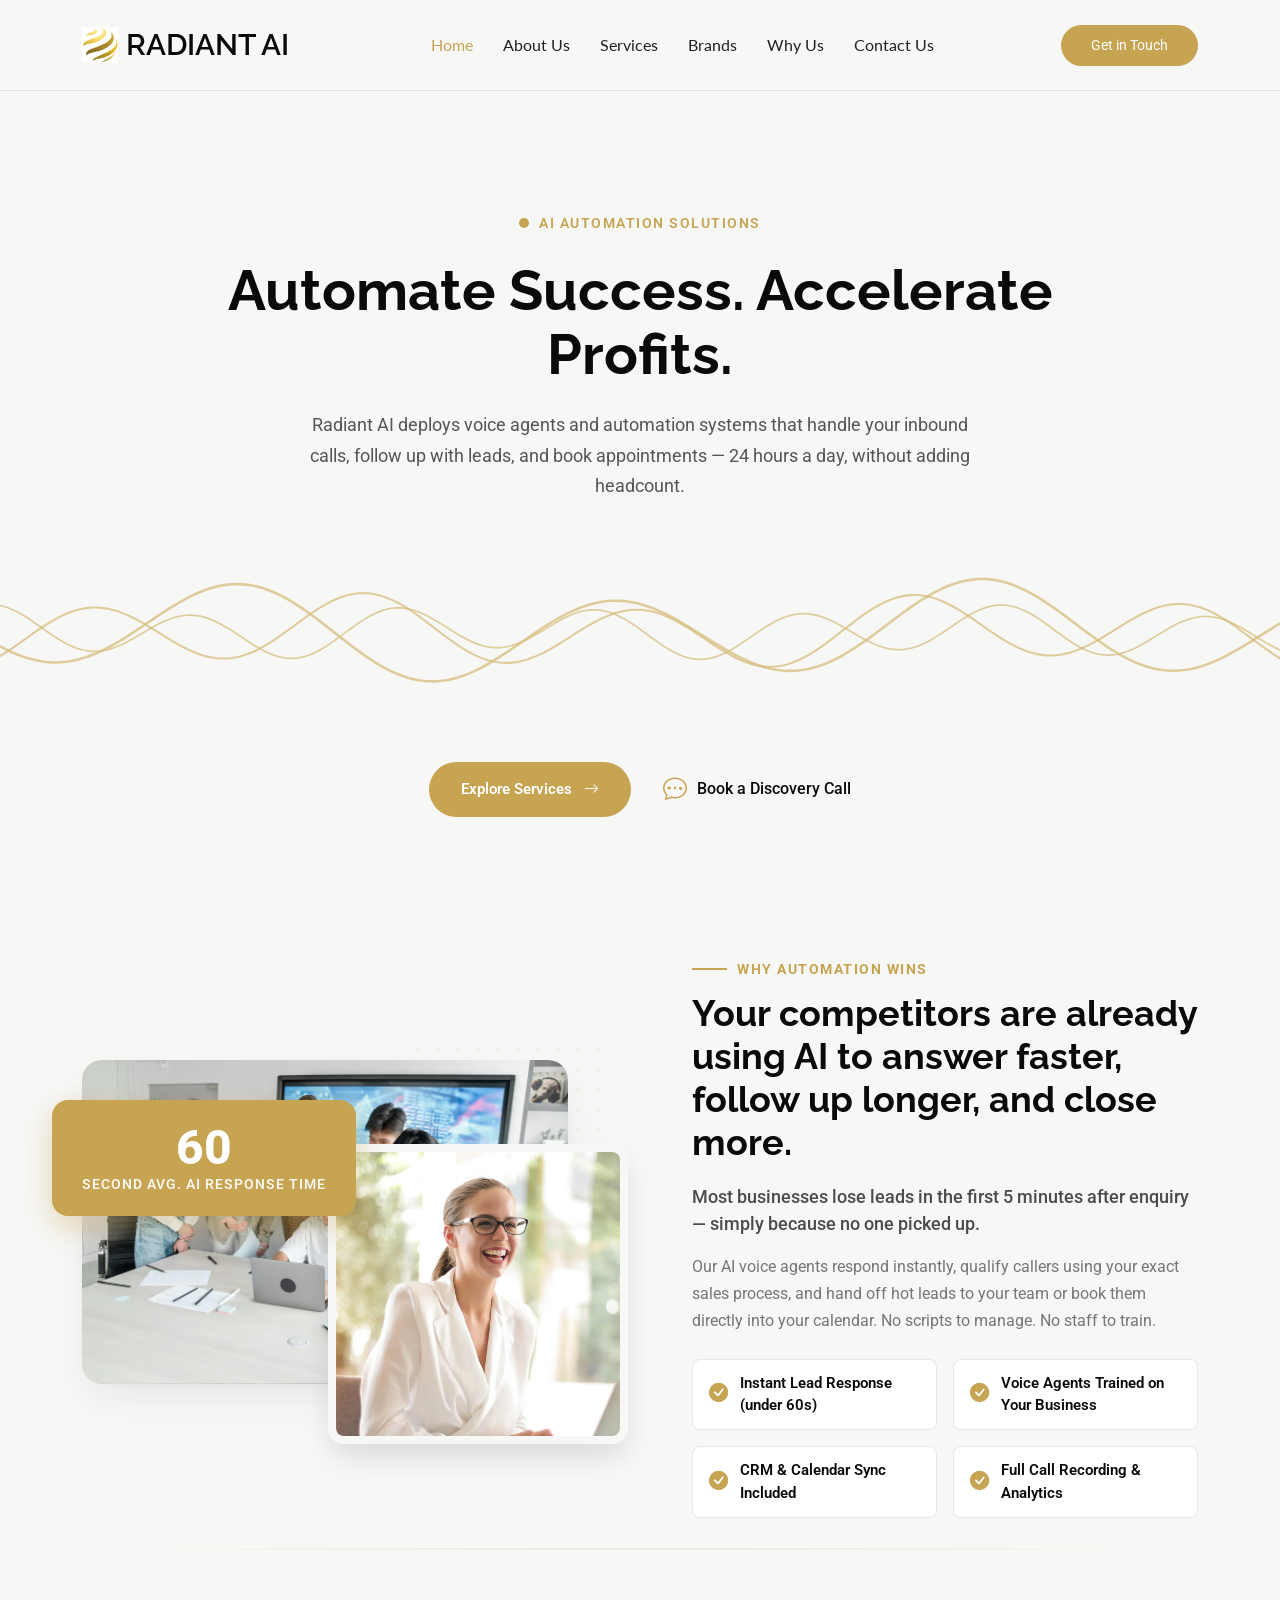
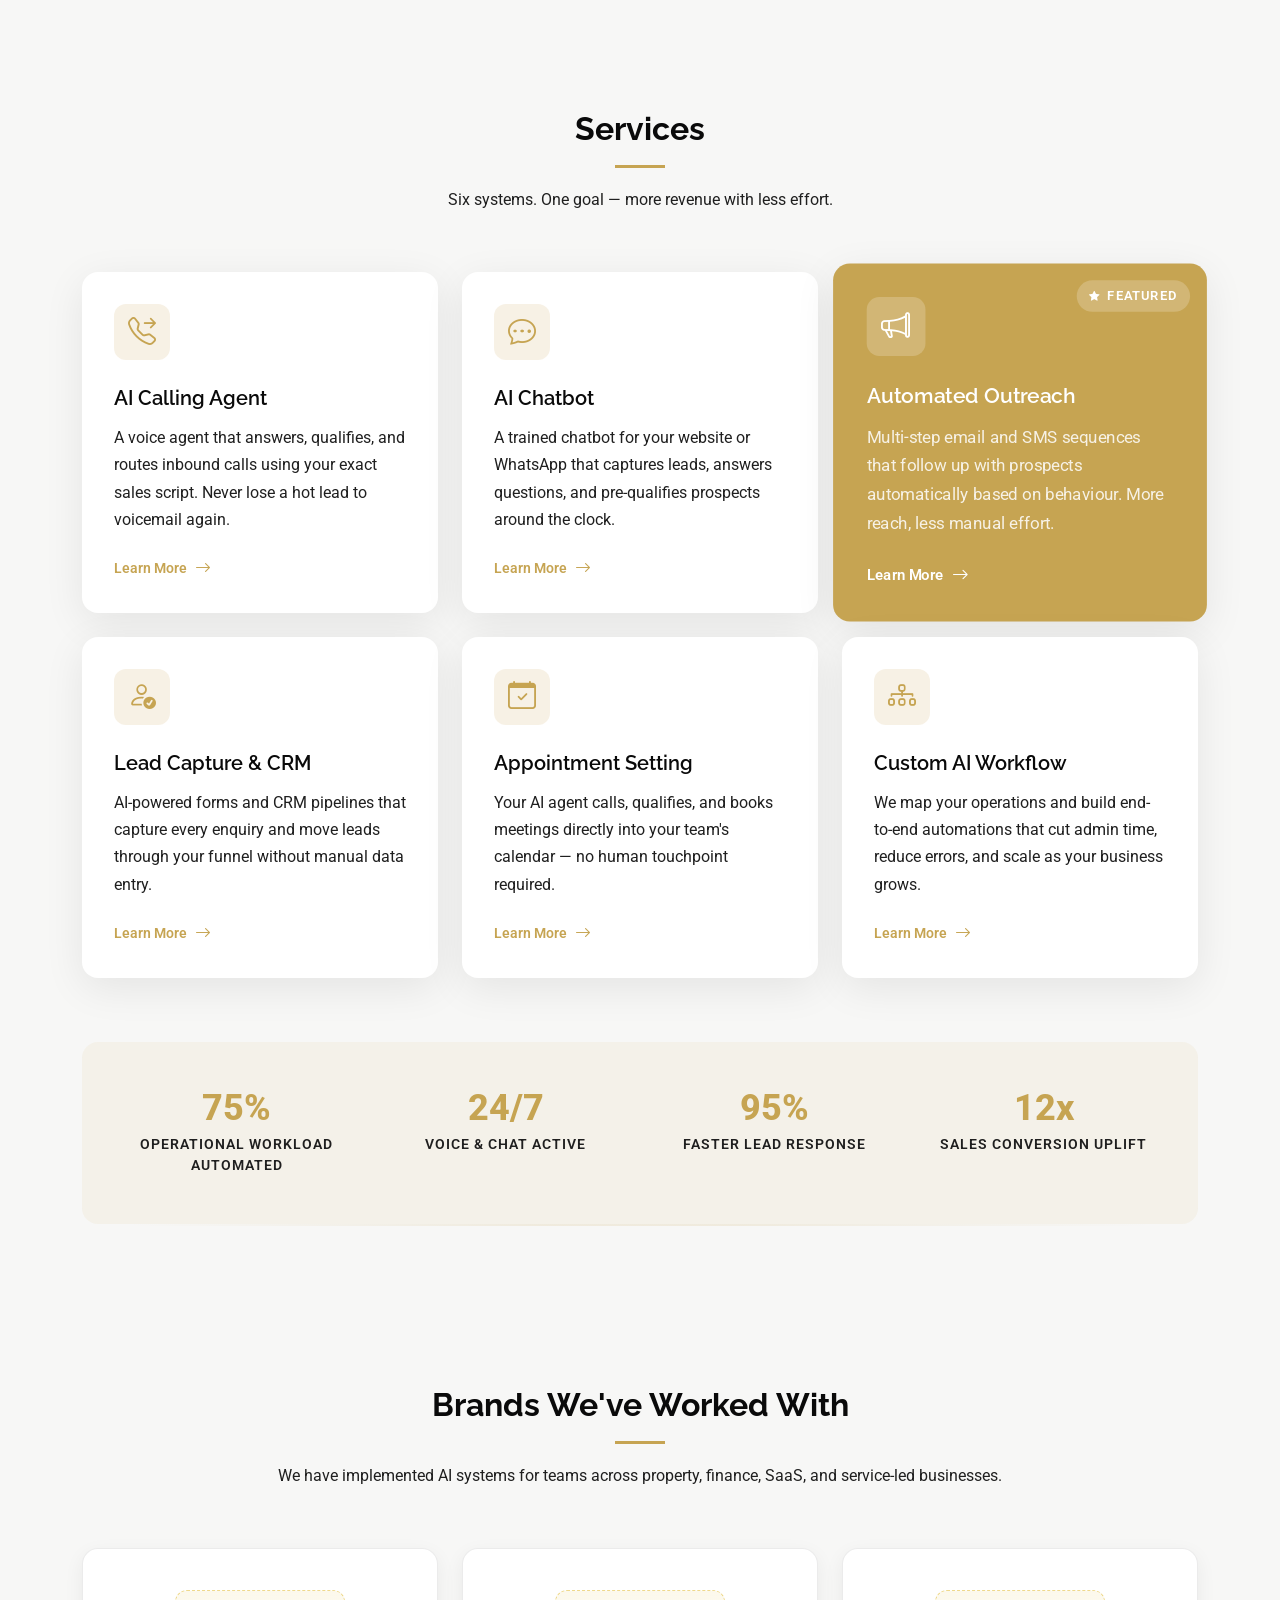
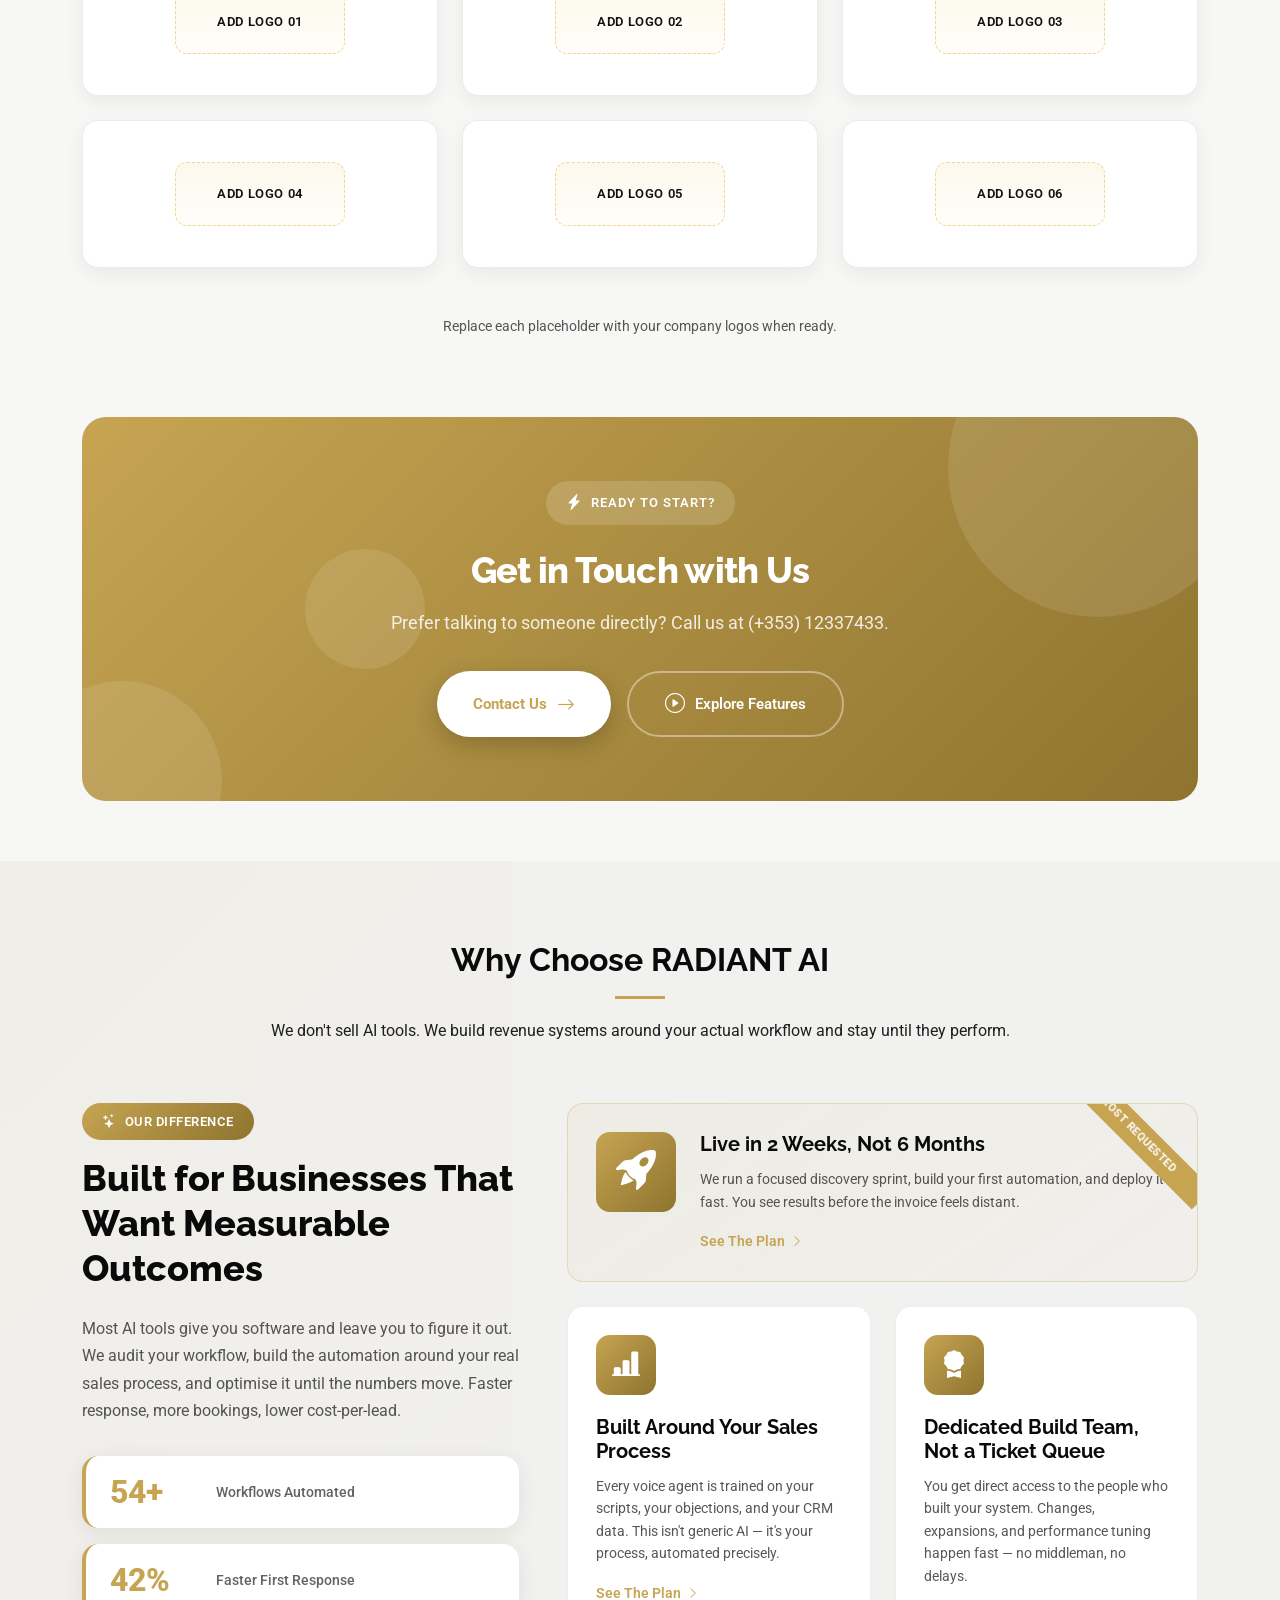
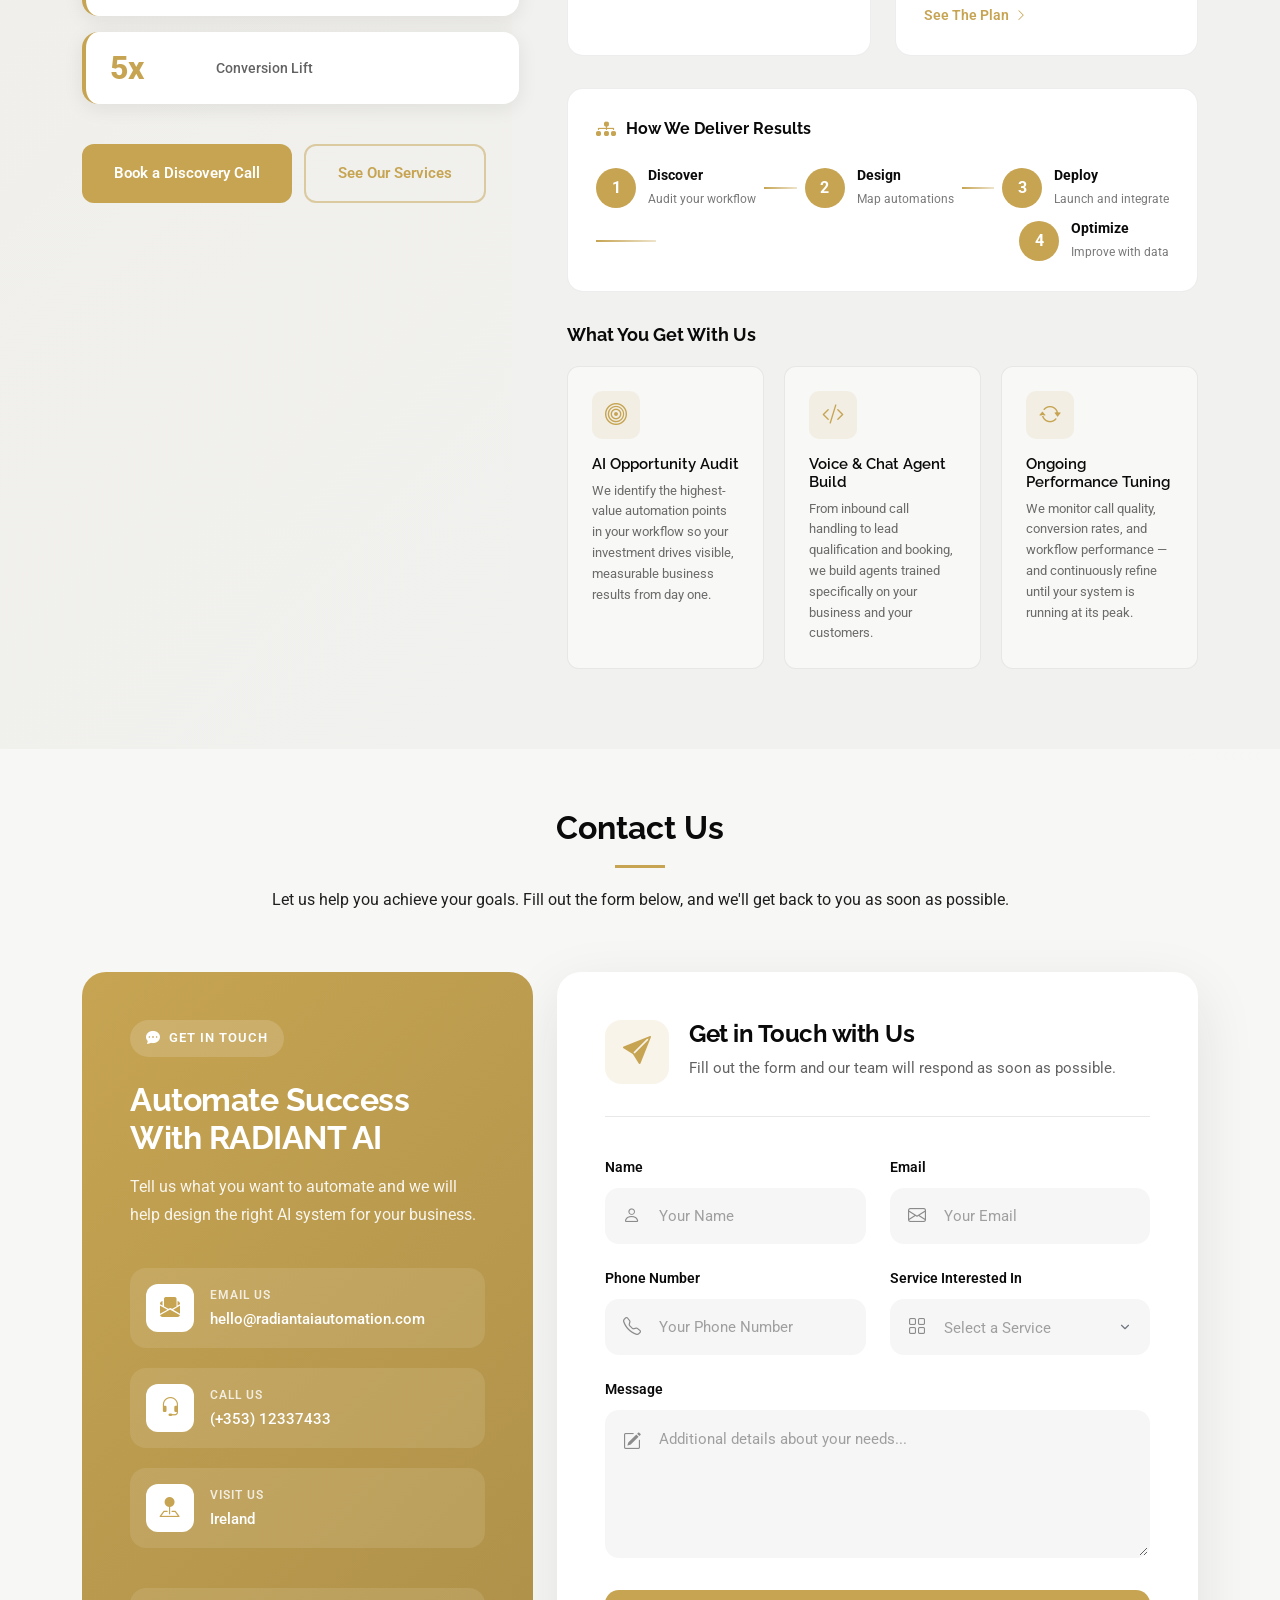
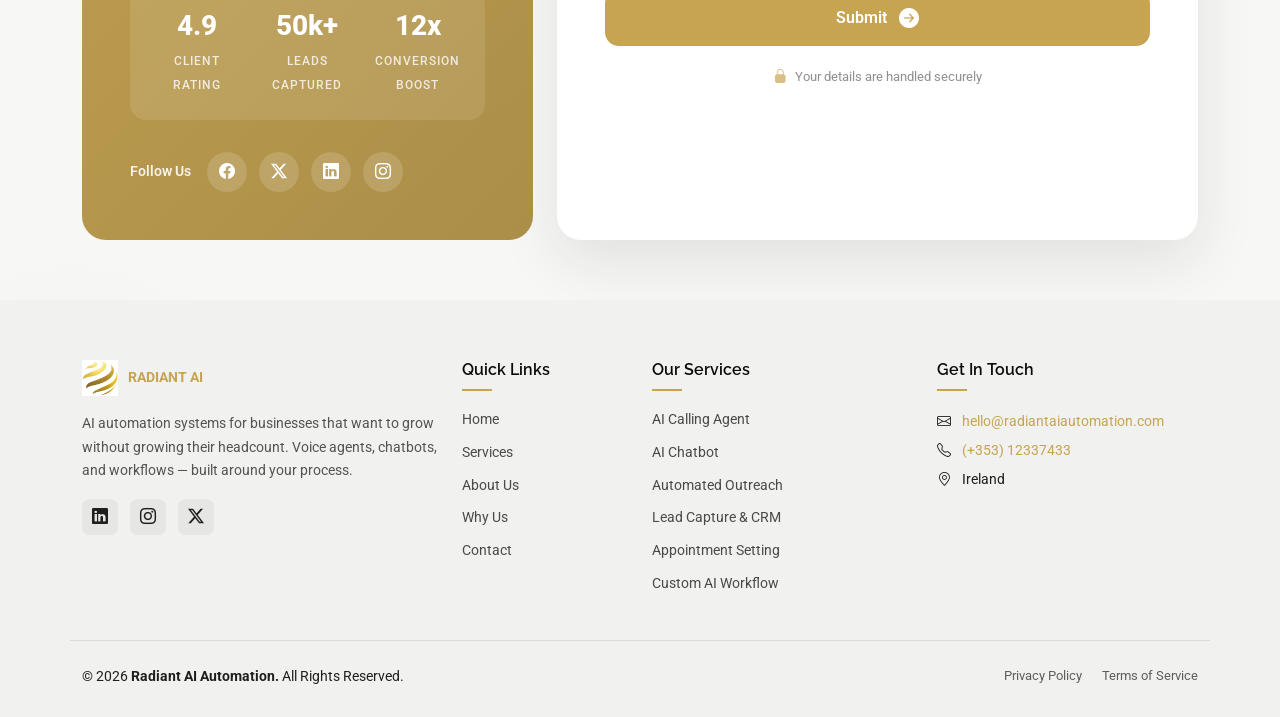
==== commit 951a6200: "Hero Section updated" ====
--- a/index.html
+++ b/index.html
@@ -116,7 +116,6 @@
       position: relative;
     }
 
-    .hero::after,
     .about::after,
     .services::after {
       content: '';
@@ -243,7 +242,7 @@
                 <span class="tag-text">AI Automation Solutions</span>
               </div>
 
-              <h1 class="hero-headline" data-aos="fade-up" data-aos-delay="300">Smarter Systems. Faster Growth.</h1>
+              <h1 id="hero-rotating-headline" class="hero-headline" data-aos="fade-up" data-aos-delay="300" aria-live="polite">Automate Success. Accelerate Profits.</h1>
 
               <p class="hero-text" data-aos="fade-up" data-aos-delay="350">Radiant AI deploys voice agents and automation systems that handle your inbound calls, follow up with leads, and book appointments — 24 hours a day, without adding headcount.</p>
 
--- a/assets/css/main.css
+++ b/assets/css/main.css
@@ -901,33 +901,18 @@
 # Hero Section
 --------------------------------------------------------------*/
 .hero {
-  --hero-surface-gradient: linear-gradient(135deg, var(--background-color) 0%, color-mix(in srgb, var(--accent-color), transparent 95%) 100%);
   padding: 120px 0 80px;
   position: relative;
   overflow: hidden;
-  background: var(--hero-surface-gradient);
+  background: var(--background-color);
 }
 
 .hero::before {
-  content: "";
-  position: absolute;
-  bottom: -30%;
-  left: -10%;
-  width: 50%;
-  height: 100%;
-  background: radial-gradient(circle, color-mix(in srgb, var(--accent-color), transparent 92%) 0%, transparent 70%);
-  pointer-events: none;
+  content: none;
 }
 
 .hero::after {
-  content: "";
-  position: absolute;
-  top: 10%;
-  right: -5%;
-  width: 40%;
-  height: 80%;
-  background: radial-gradient(circle, color-mix(in srgb, var(--accent-color), transparent 94%) 0%, transparent 60%);
-  pointer-events: none;
+  content: none;
 }
 
 .hero .hero-content {
@@ -967,6 +952,12 @@
   line-height: 1.15;
   margin-bottom: 24px;
   color: var(--heading-color);
+  opacity: 1;
+  transition: opacity 0.7s ease;
+}
+
+.hero .hero-content .hero-headline.is-fading {
+  opacity: 0.05;
 }
 
 @media (max-width: 1200px) {
@@ -1078,14 +1069,15 @@
 .hero .hero-waveform {
   position: relative;
   z-index: 1;
-  width: 100%;
+  width: 100vw;
+  max-width: 100vw;
   height: 180px;
-  margin: 0 auto 40px;
-  background: var(--hero-surface-gradient);
+  margin: 0 calc(50% - 50vw) 40px;
+  background: var(--background-color);
   overflow: hidden;
   pointer-events: none;
-  -webkit-mask-image: linear-gradient(90deg, transparent 0%, #000 12%, #000 88%, transparent 100%);
-  mask-image: linear-gradient(90deg, transparent 0%, #000 12%, #000 88%, transparent 100%);
+  -webkit-mask-image: none;
+  mask-image: none;
 }
 
 .hero .hero-waveform-canvas {
@@ -1101,14 +1093,7 @@
 }
 
 .hero .hero-waveform::after {
-  content: "";
-  position: absolute;
-  inset: 0;
-  background: linear-gradient(180deg,
-  color-mix(in srgb, var(--background-color), transparent 3%) 0%,
-  transparent 34%,
-  transparent 66%,
-  color-mix(in srgb, var(--background-color), transparent 3%) 100%);
+  content: none;
 }
 
 @media (max-width: 768px) {
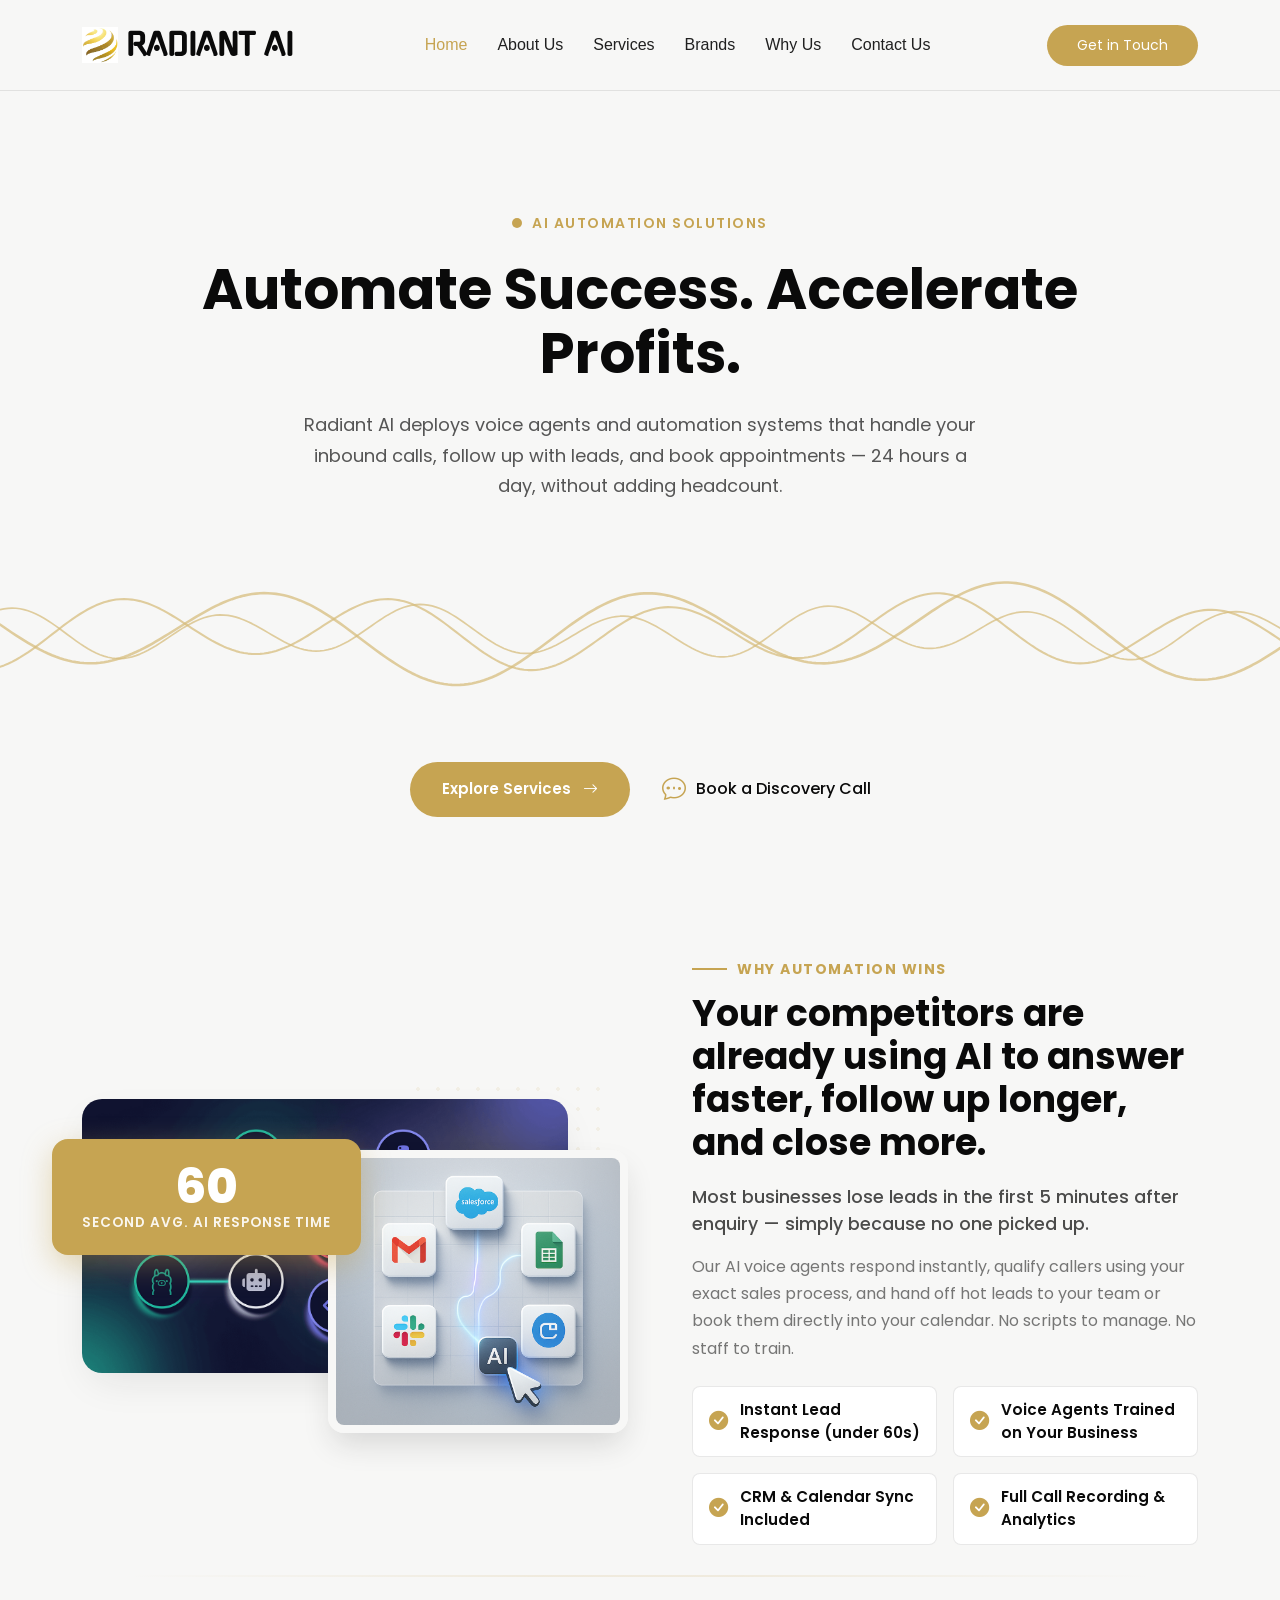
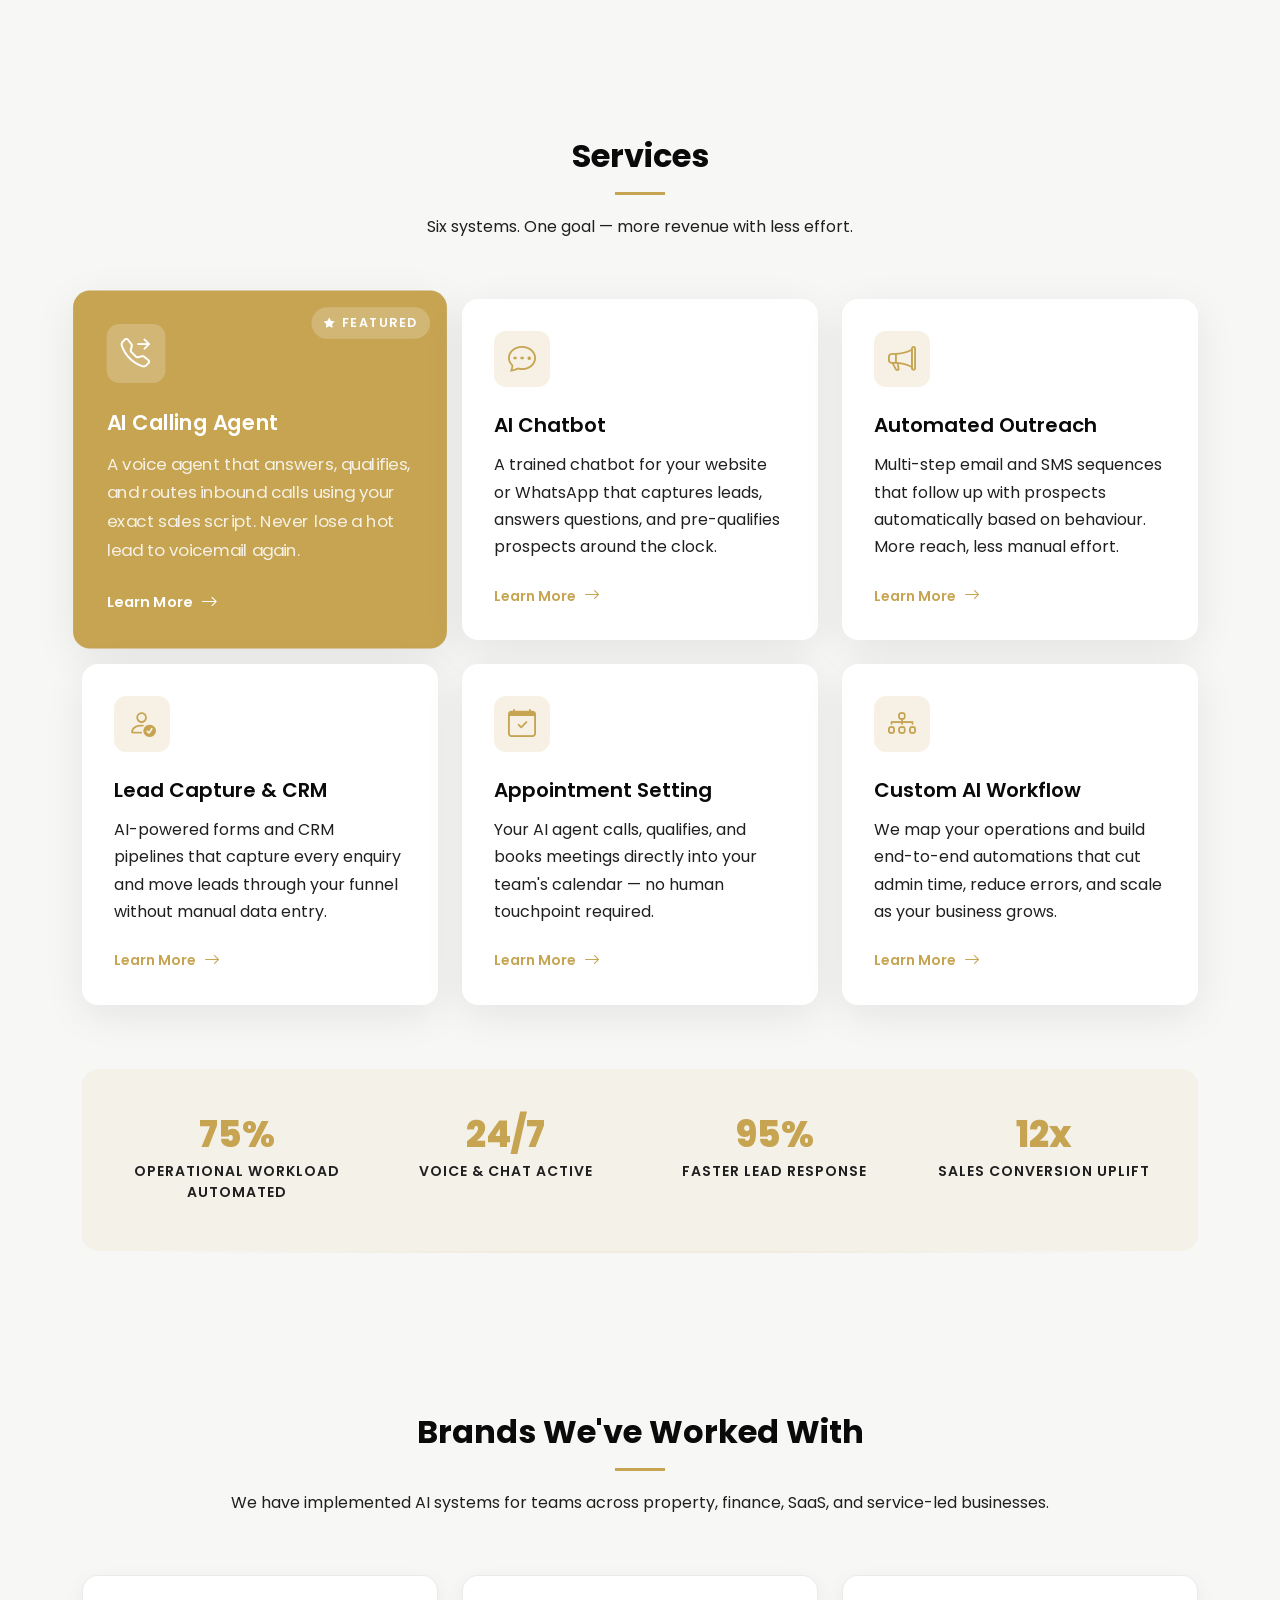
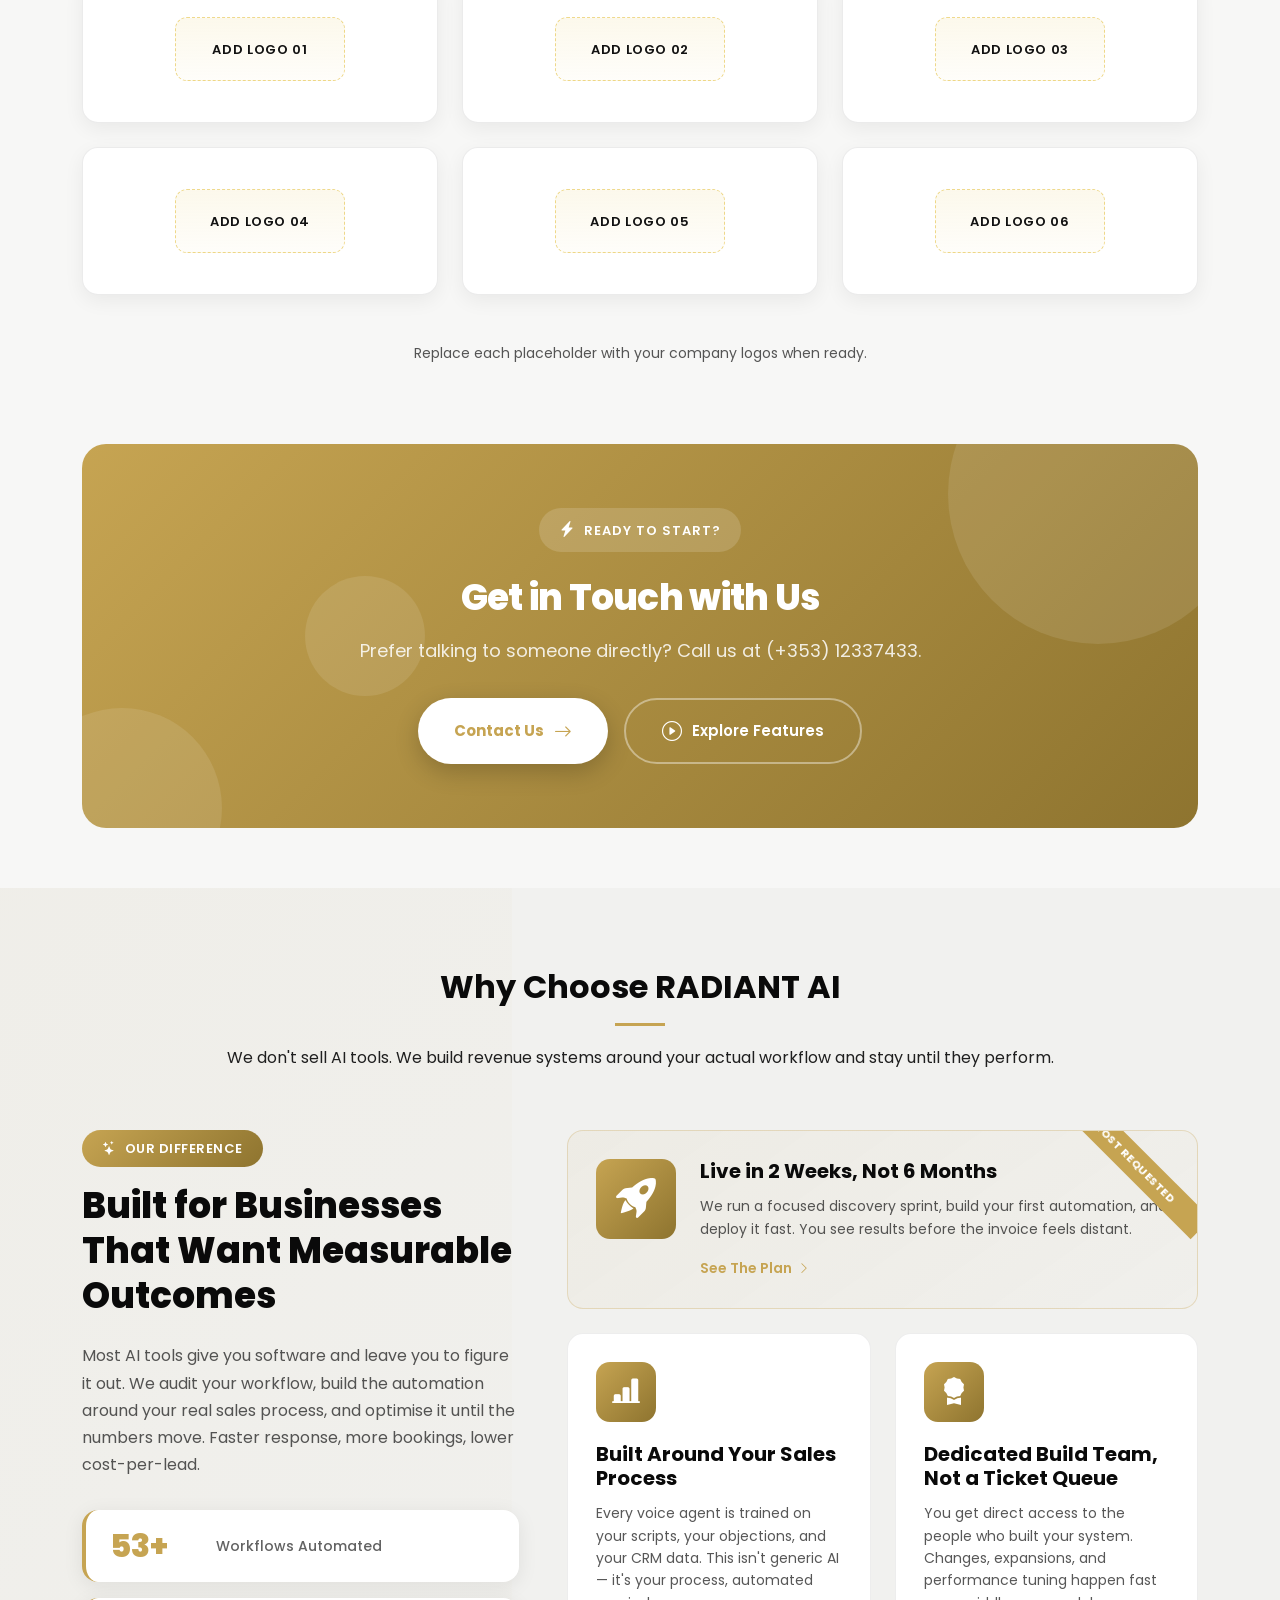
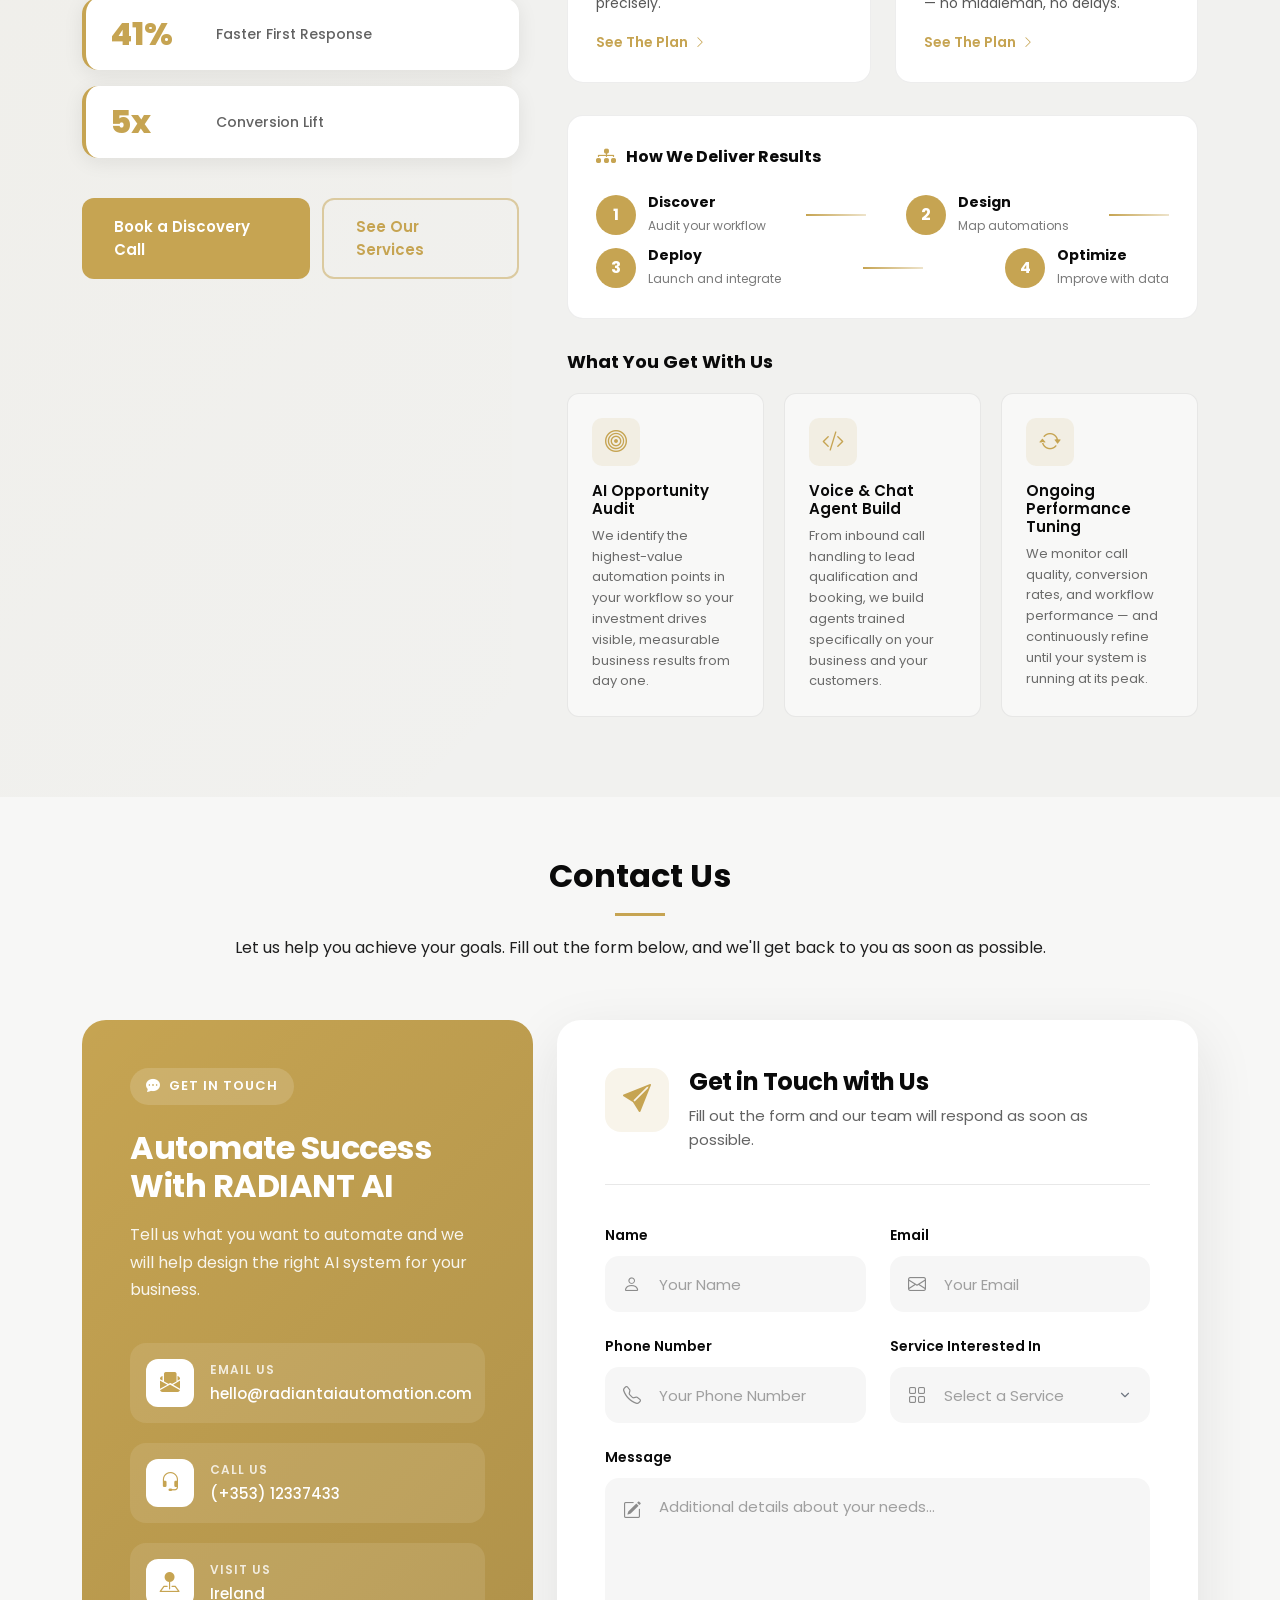
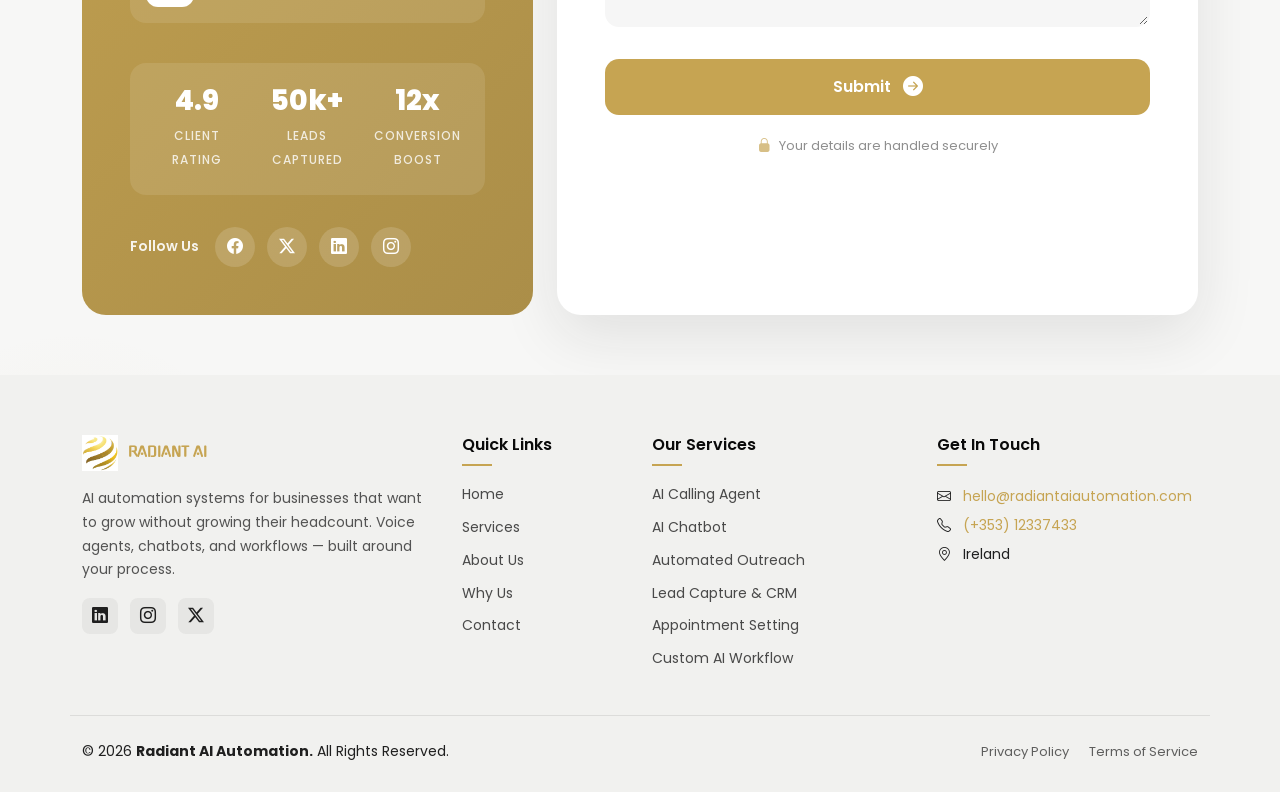
==== commit 32268a83: "feat: add new illustrations and update font styles in index.html" ====
--- a/index.html
+++ b/index.html
@@ -15,7 +15,7 @@
   <!-- Fonts -->
   <link href="https://fonts.googleapis.com" rel="preconnect">
   <link href="https://fonts.gstatic.com" rel="preconnect" crossorigin>
-  <link href="https://fonts.googleapis.com/css2?family=Roboto:ital,wght@0,100;0,300;0,400;0,500;0,700;0,900;1,100;1,300;1,400;1,500;1,700;1,900&family=Lato:ital,wght@0,100;0,300;0,400;0,700;0,900;1,100;1,300;1,400;1,700;1,900&family=Raleway:ital,wght@0,100;0,200;0,300;0,400;0,500;0,600;0,700;0,800;0,900;1,100;1,200;1,300;1,400;1,500;1,600;1,700;1,800;1,900&display=swap" rel="stylesheet">
+  <link href="https://fonts.googleapis.com/css2?family=Gugi&family=Poppins:wght@300;400;500;600;700;800&display=swap" rel="stylesheet">
 
   <!-- Vendor CSS Files -->
   <link href="assets/vendor/bootstrap/css/bootstrap.min.css" rel="stylesheet">
@@ -30,6 +30,26 @@
   <style>
     :root {
       --accent-color-rgb: 230, 197, 80;
+    }
+
+    body,
+    h1,
+    h2,
+    h3,
+    h4,
+    h5,
+    h6,
+    p,
+    a,
+    button,
+    input,
+    select,
+    textarea {
+      font-family: 'Poppins', sans-serif;
+    }
+
+    .sitename {
+      font-family: 'Gugi', sans-serif;
     }
 
     .service-card:hover .icon-wrapper i {
@@ -279,10 +299,10 @@
           <div class="col-xl-6 aos-init aos-animate" data-aos="fade-right" data-aos-delay="200">
             <div class="about-images-wrapper">
               <div class="image-main">
-                <img src="assets/img/about/about-5.webp" alt="Business meeting" class="img-fluid">
+                <img src="assets/img/about/illust.png" alt="back illustration" class="img-fluid">
               </div>
               <div class="image-offset">
-                <img src="assets/img/about/about-square-3.webp" alt="Detail shot" class="img-fluid">
+                <img src="assets/img/about/nodes.png" alt="Detail shot" class="img-fluid">
               </div>
               <div class="experience-badge">
                 <span class="years purecounter" data-purecounter-start="0" data-purecounter-end="60" data-purecounter-duration="1">60</span>
@@ -376,7 +396,11 @@
 
           <!-- Service Card 1 -->
           <div class="col-lg-4 col-md-6" data-aos="fade-up" data-aos-delay="100">
-            <div class="service-card">
+            <div class="service-card featured">
+              <div class="featured-badge">
+                <i class="bi bi-star-fill"></i>
+                <span>Featured</span>
+              </div>
               <div class="icon-wrapper">
                 <i class="bi bi-telephone-forward"></i>
               </div>
@@ -387,7 +411,8 @@
                 <i class="bi bi-arrow-right"></i>
               </a>
             </div>
-          </div><!-- End Service Card -->
+          </div>
+          <!-- End Service Card -->
 
           <!-- Service Card 2 -->
           <div class="col-lg-4 col-md-6" data-aos="fade-up" data-aos-delay="200">
@@ -404,13 +429,9 @@
             </div>
           </div><!-- End Service Card -->
 
-          <!-- Service Card 3 - Featured -->
+          <!-- Service Card 3 -->
           <div class="col-lg-4 col-md-6" data-aos="fade-up" data-aos-delay="300">
-            <div class="service-card featured">
-              <div class="featured-badge">
-                <i class="bi bi-star-fill"></i>
-                <span>Featured</span>
-              </div>
+            <div class="service-card">
               <div class="icon-wrapper">
                 <i class="bi bi-megaphone"></i>
               </div>
@@ -421,7 +442,8 @@
                 <i class="bi bi-arrow-right"></i>
               </a>
             </div>
-          </div><!-- End Service Card -->
+          </div>
+          <!-- End Service Card -->
 
           <!-- Service Card 4 -->
           <div class="col-lg-4 col-md-6" data-aos="fade-up" data-aos-delay="100">
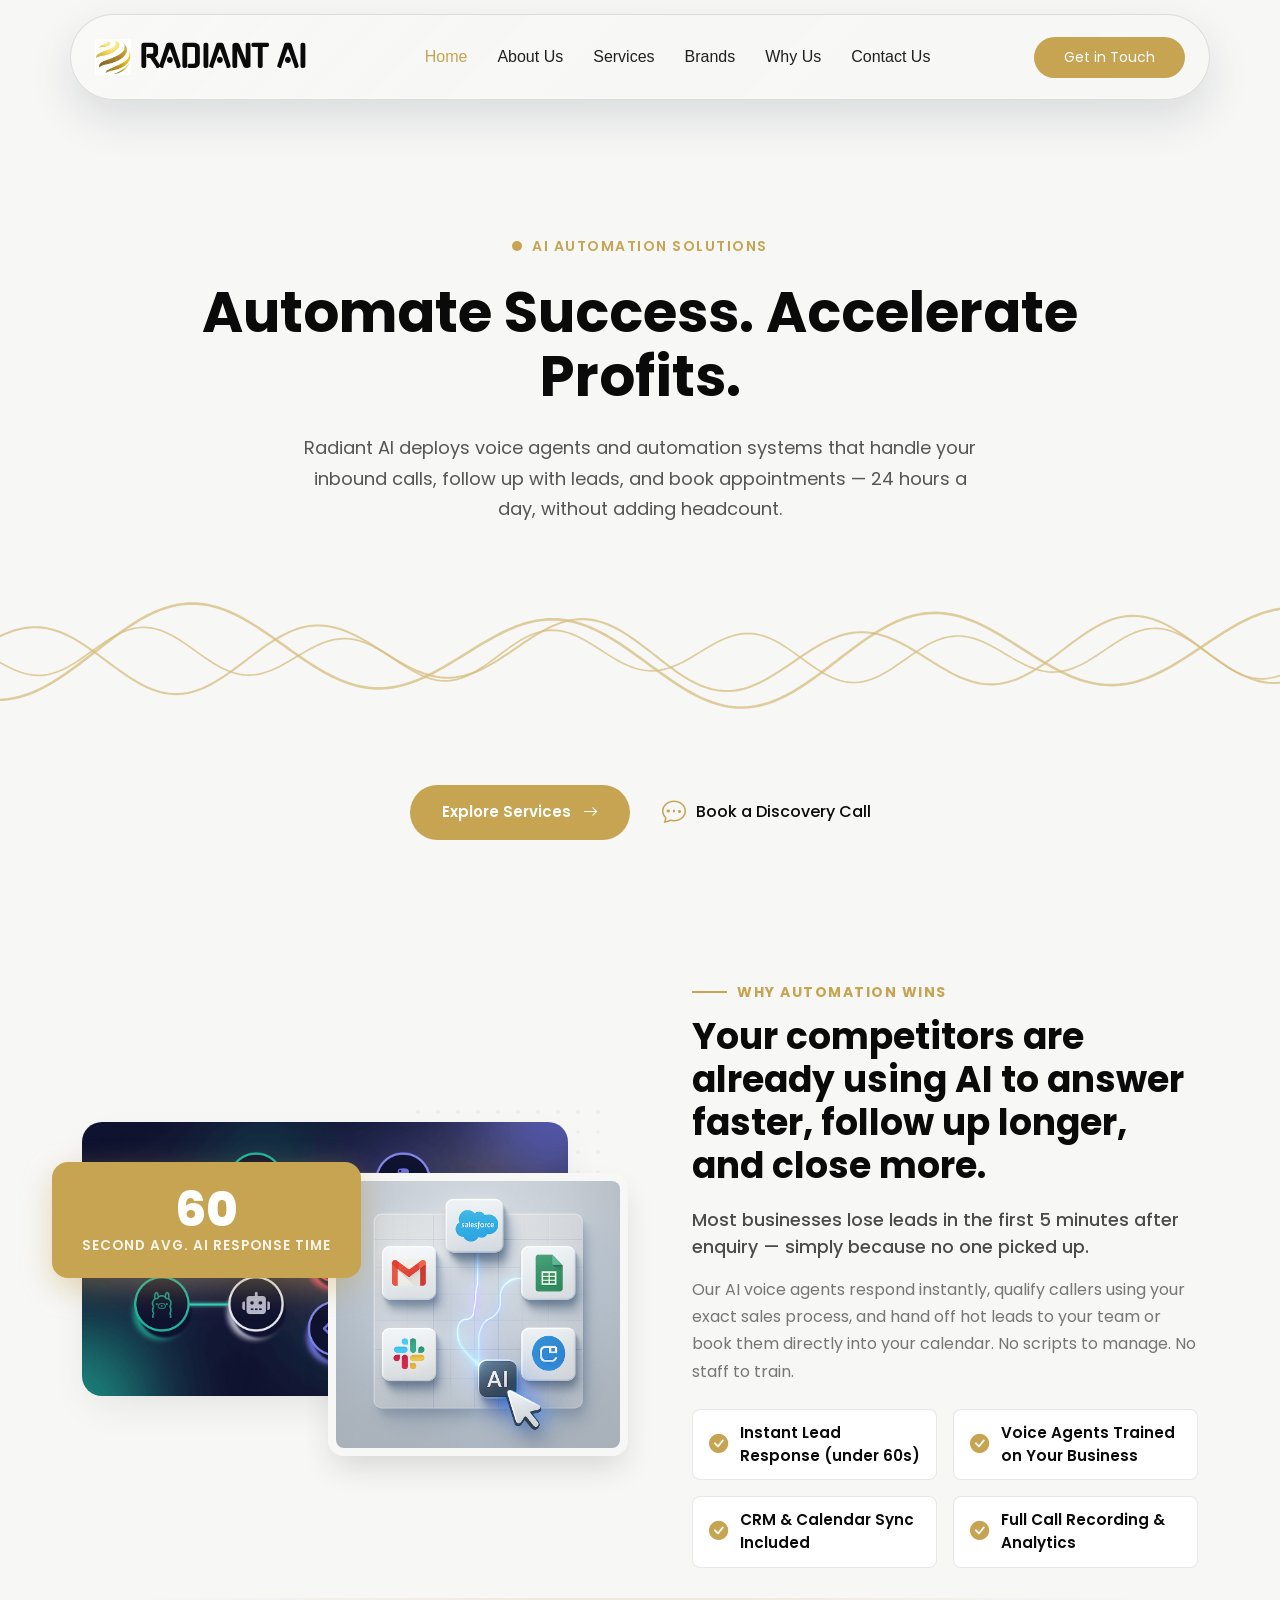
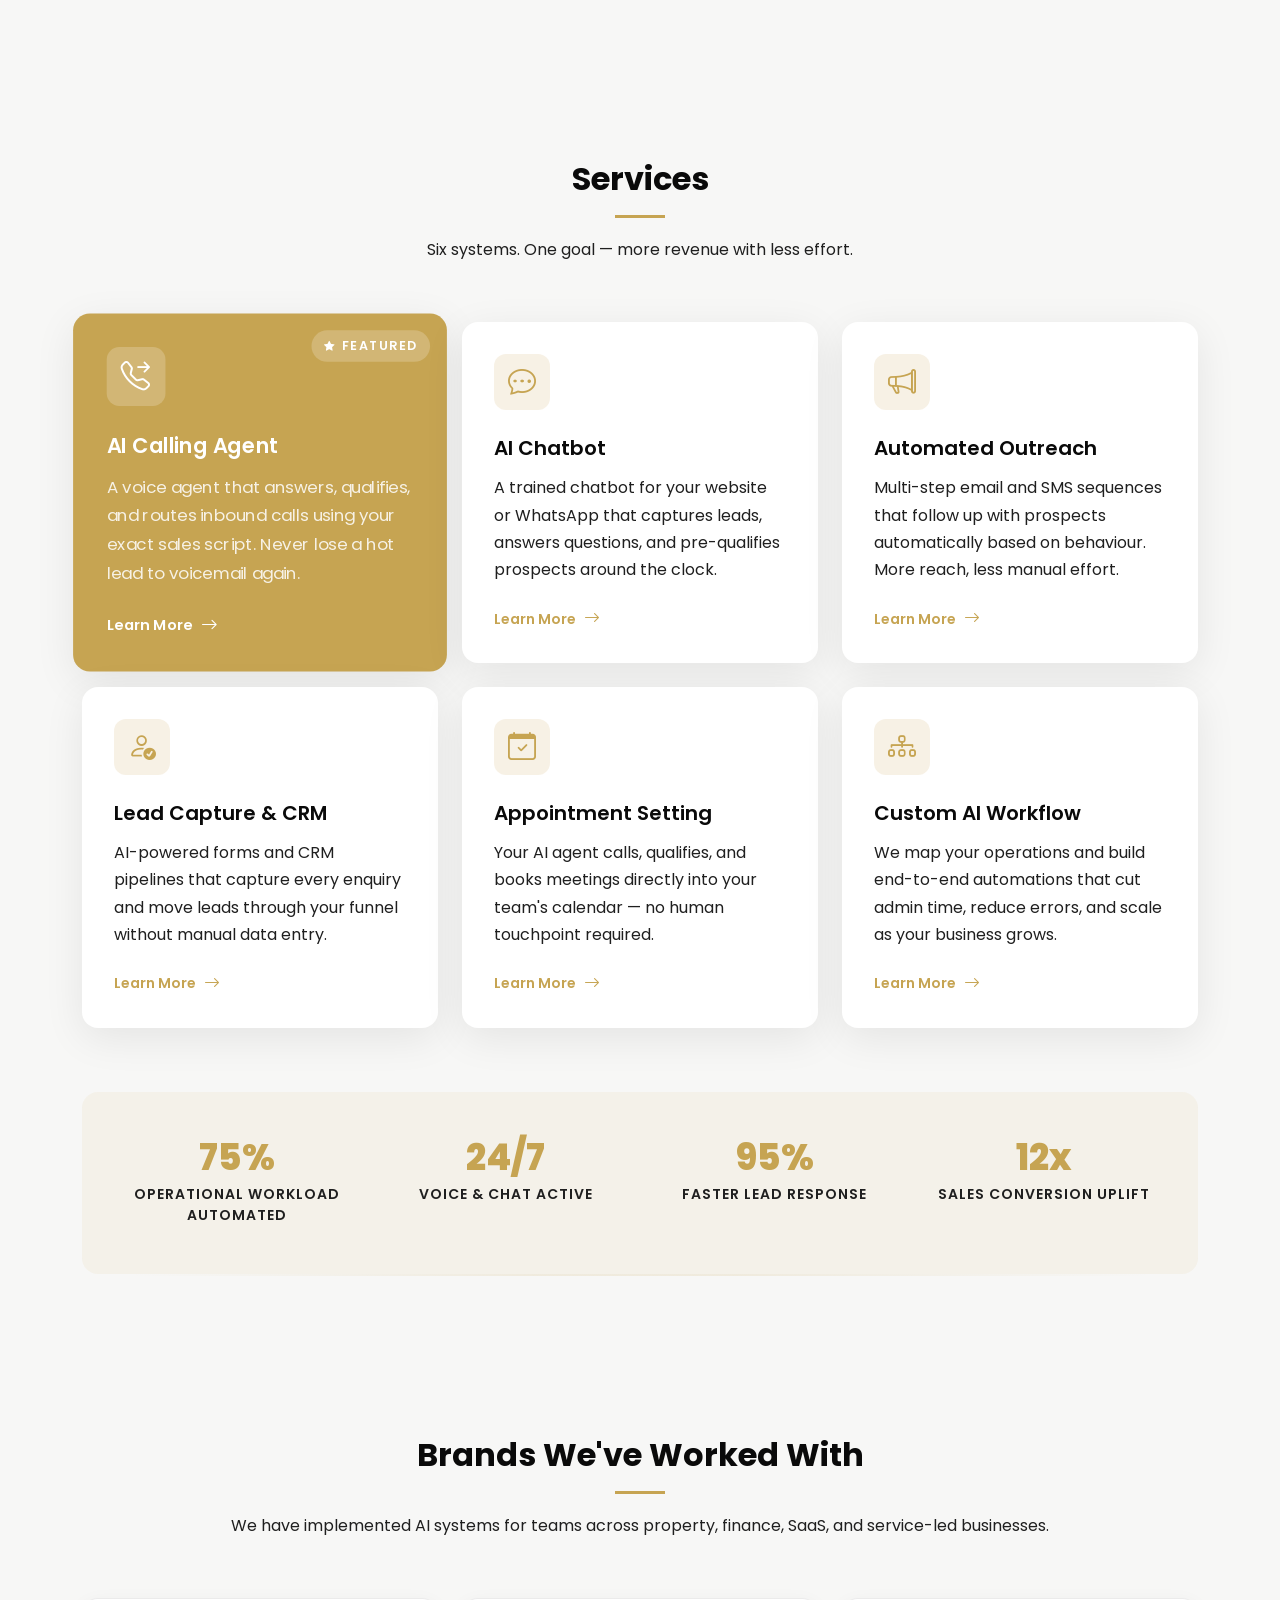
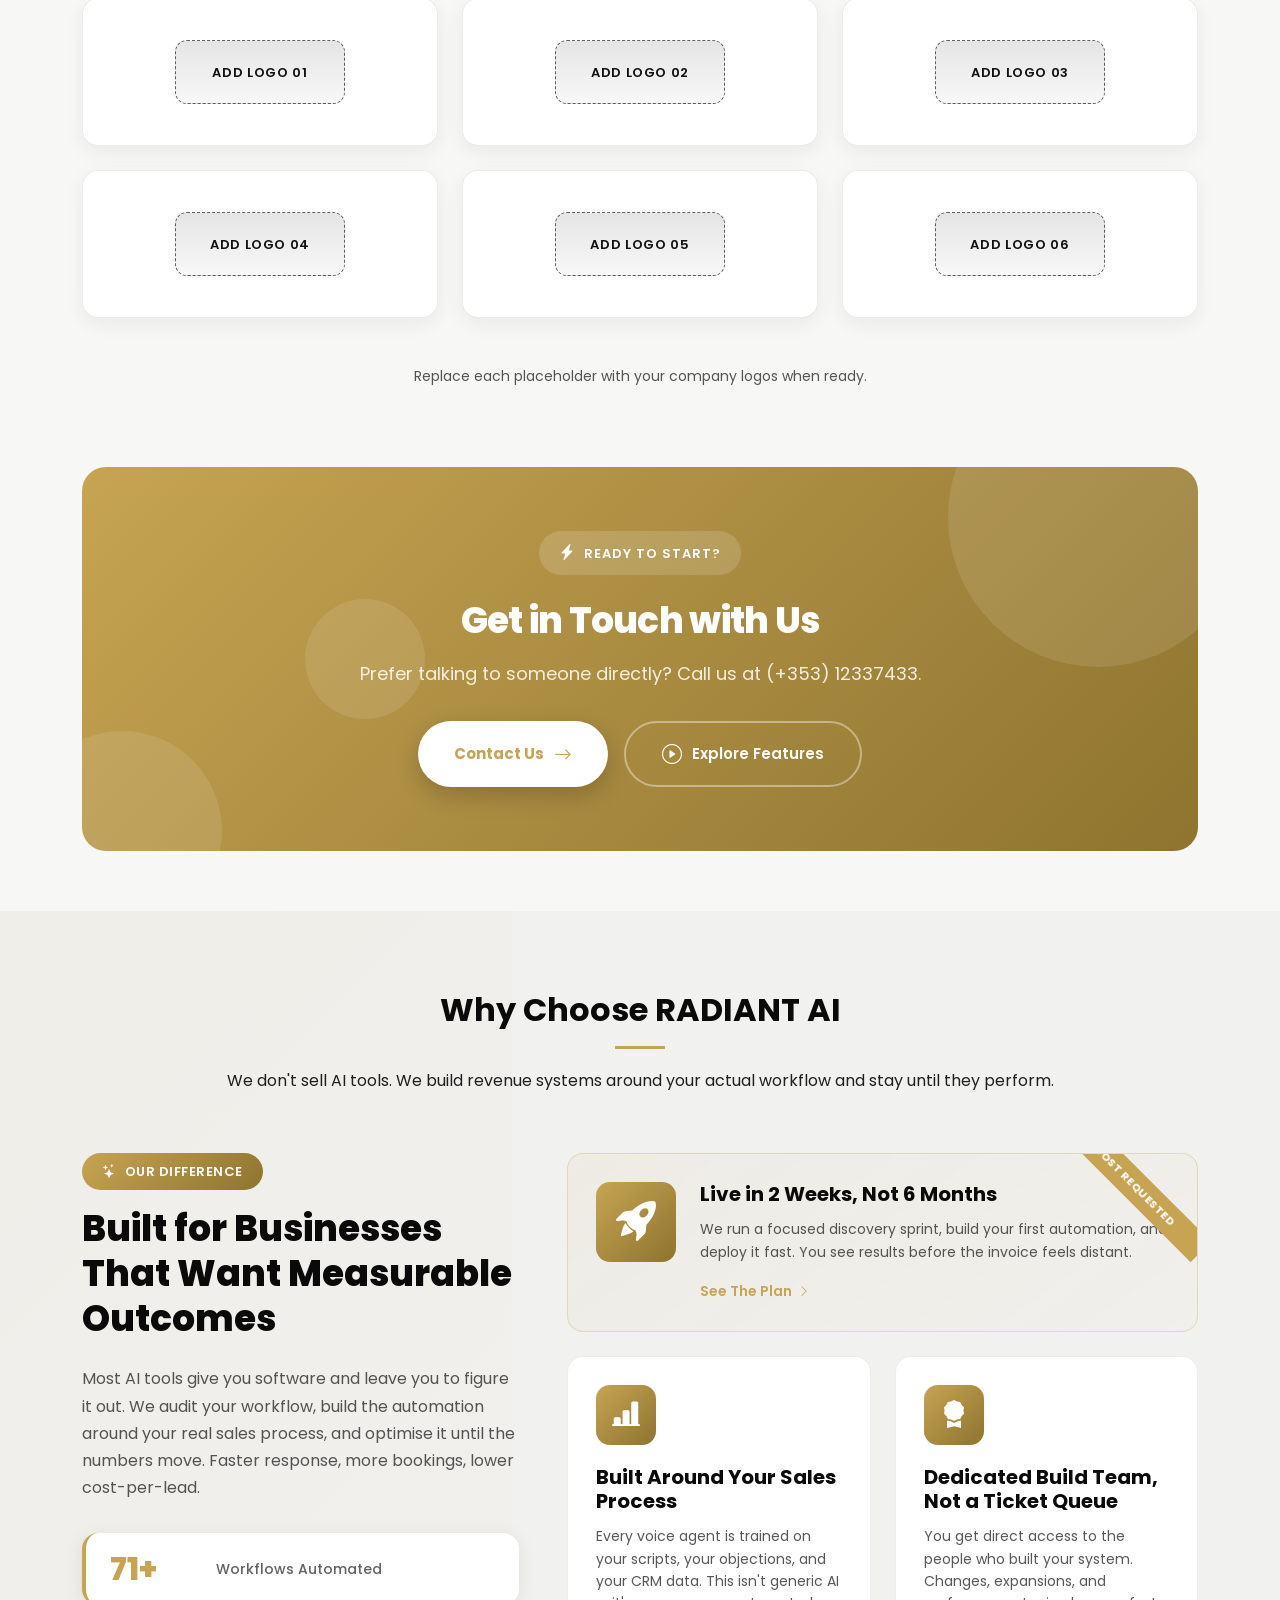
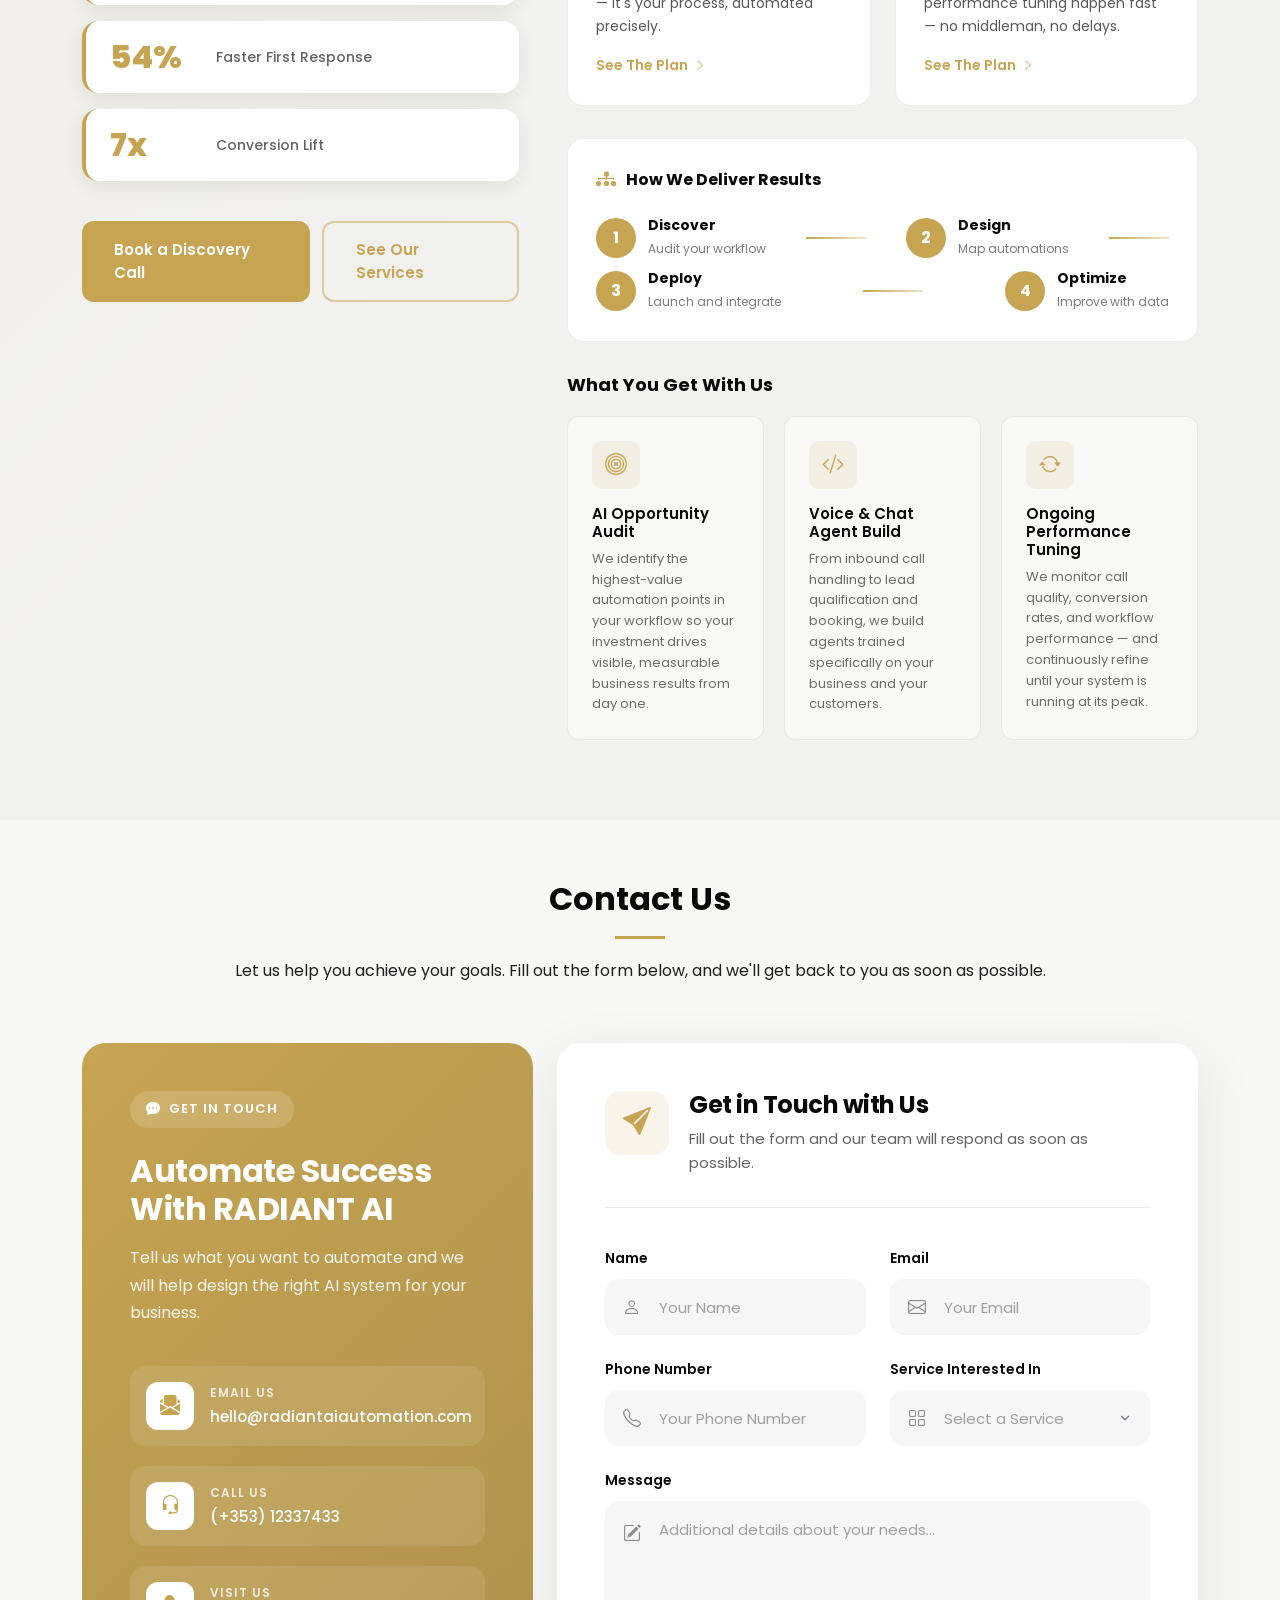
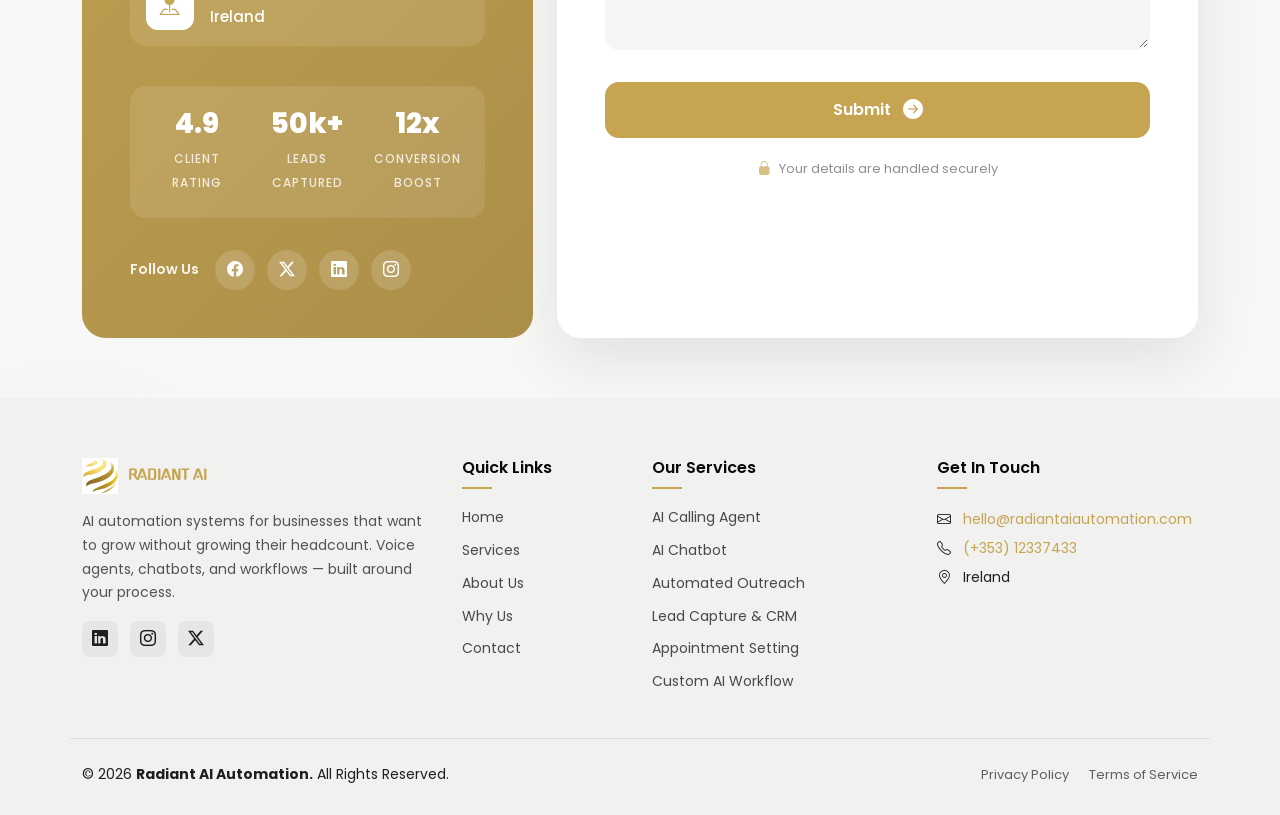
==== commit 2827f59f: "style: update accent color to a darker shade" ====
--- a/index.html
+++ b/index.html
@@ -29,7 +29,7 @@
 
   <style>
     :root {
-      --accent-color-rgb: 230, 197, 80;
+      --accent-color-rgb: 17, 17, 17;
     }
 
     body,
--- a/assets/css/main.css
+++ b/assets/css/main.css
@@ -157,11 +157,39 @@
 .header {
   --surface-color: #1b2430;
   color: var(--default-color);
-  background-color: var(--background-color);
-  padding: 15px 0;
+  background: transparent;
+  padding: 14px 0;
   transition: all 0.5s;
   z-index: 997;
-  border-bottom: 1px solid color-mix(in srgb, var(--default-color), transparent 90%);
+}
+
+.header .container {
+  background: color-mix(in srgb, var(--background-color), transparent 18%);
+  border: 1px solid color-mix(in srgb, var(--default-color), transparent 88%);
+  border-radius: 999px;
+  padding: 12px 24px;
+  box-shadow: 0 18px 45px rgba(15, 23, 42, 0.12);
+  backdrop-filter: blur(18px);
+  -webkit-backdrop-filter: blur(18px);
+}
+
+.header .container::before {
+  content: '';
+  position: absolute;
+  inset: 0;
+  border-radius: inherit;
+  background: linear-gradient(
+    135deg,
+    rgba(255, 255, 255, 0.24) 0%,
+    rgba(255, 255, 255, 0.08) 35%,
+    rgba(255, 255, 255, 0.02) 100%
+  );
+  pointer-events: none;
+}
+
+.header .container > * {
+  position: relative;
+  z-index: 1;
 }
 
 .header .logo {
@@ -204,6 +232,16 @@
 }
 
 @media (max-width: 1200px) {
+  .header {
+    padding: 10px 0;
+  }
+
+  .header .container {
+    width: calc(100% - 20px);
+    border-radius: 28px;
+    padding: 10px 18px;
+  }
+
   .header .logo {
     order: 1;
   }
